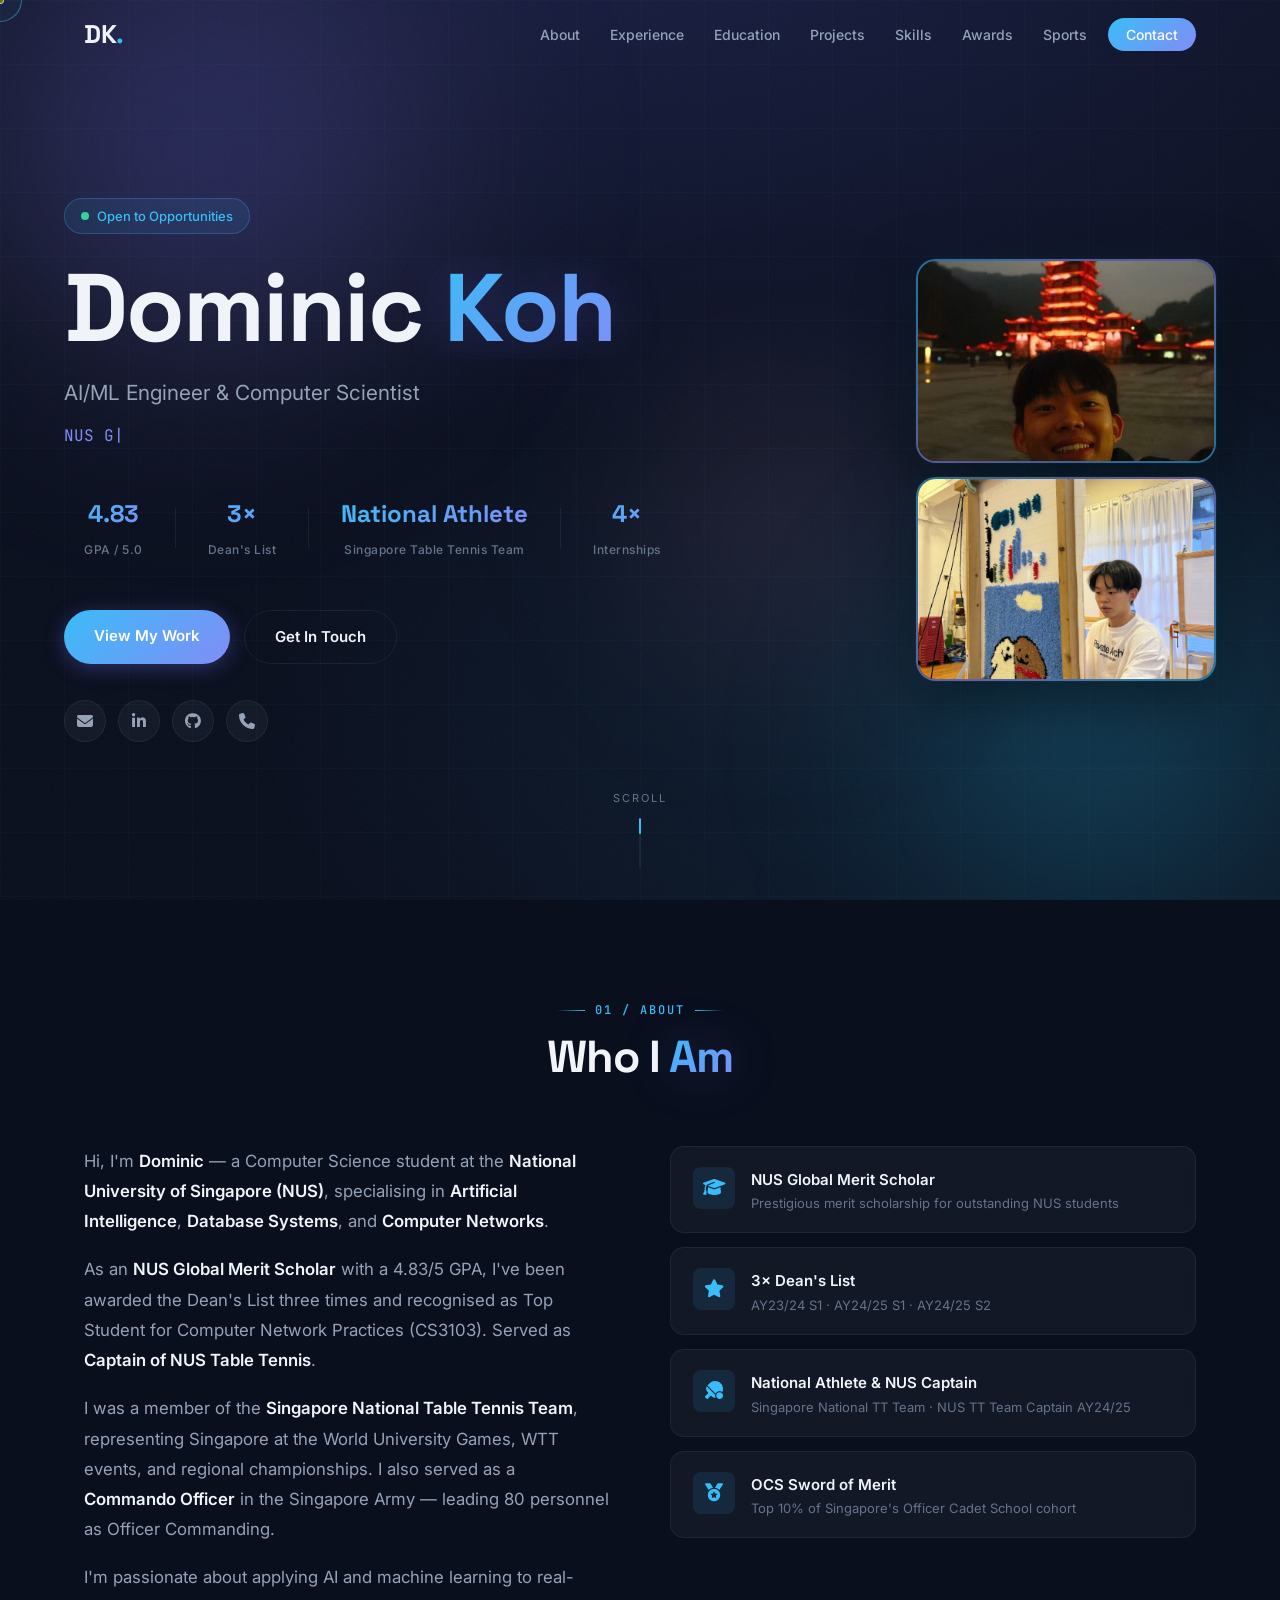
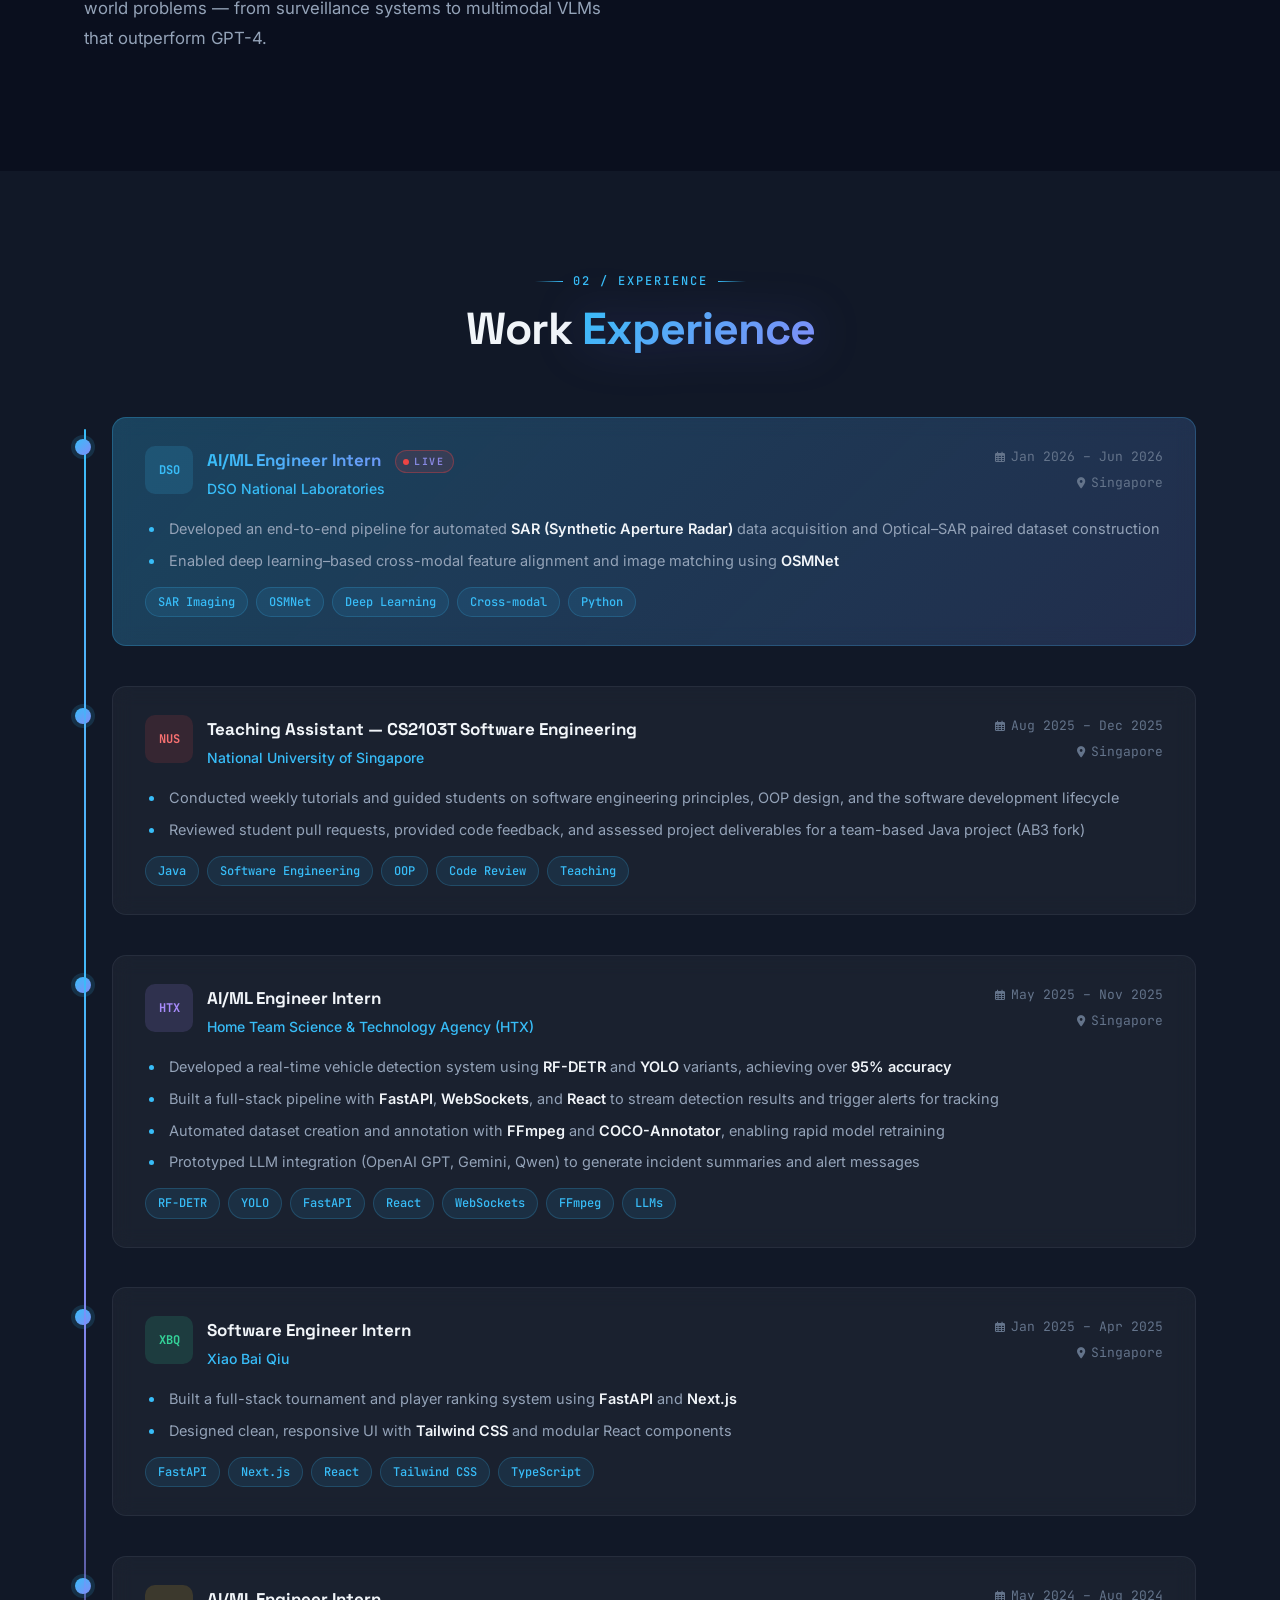
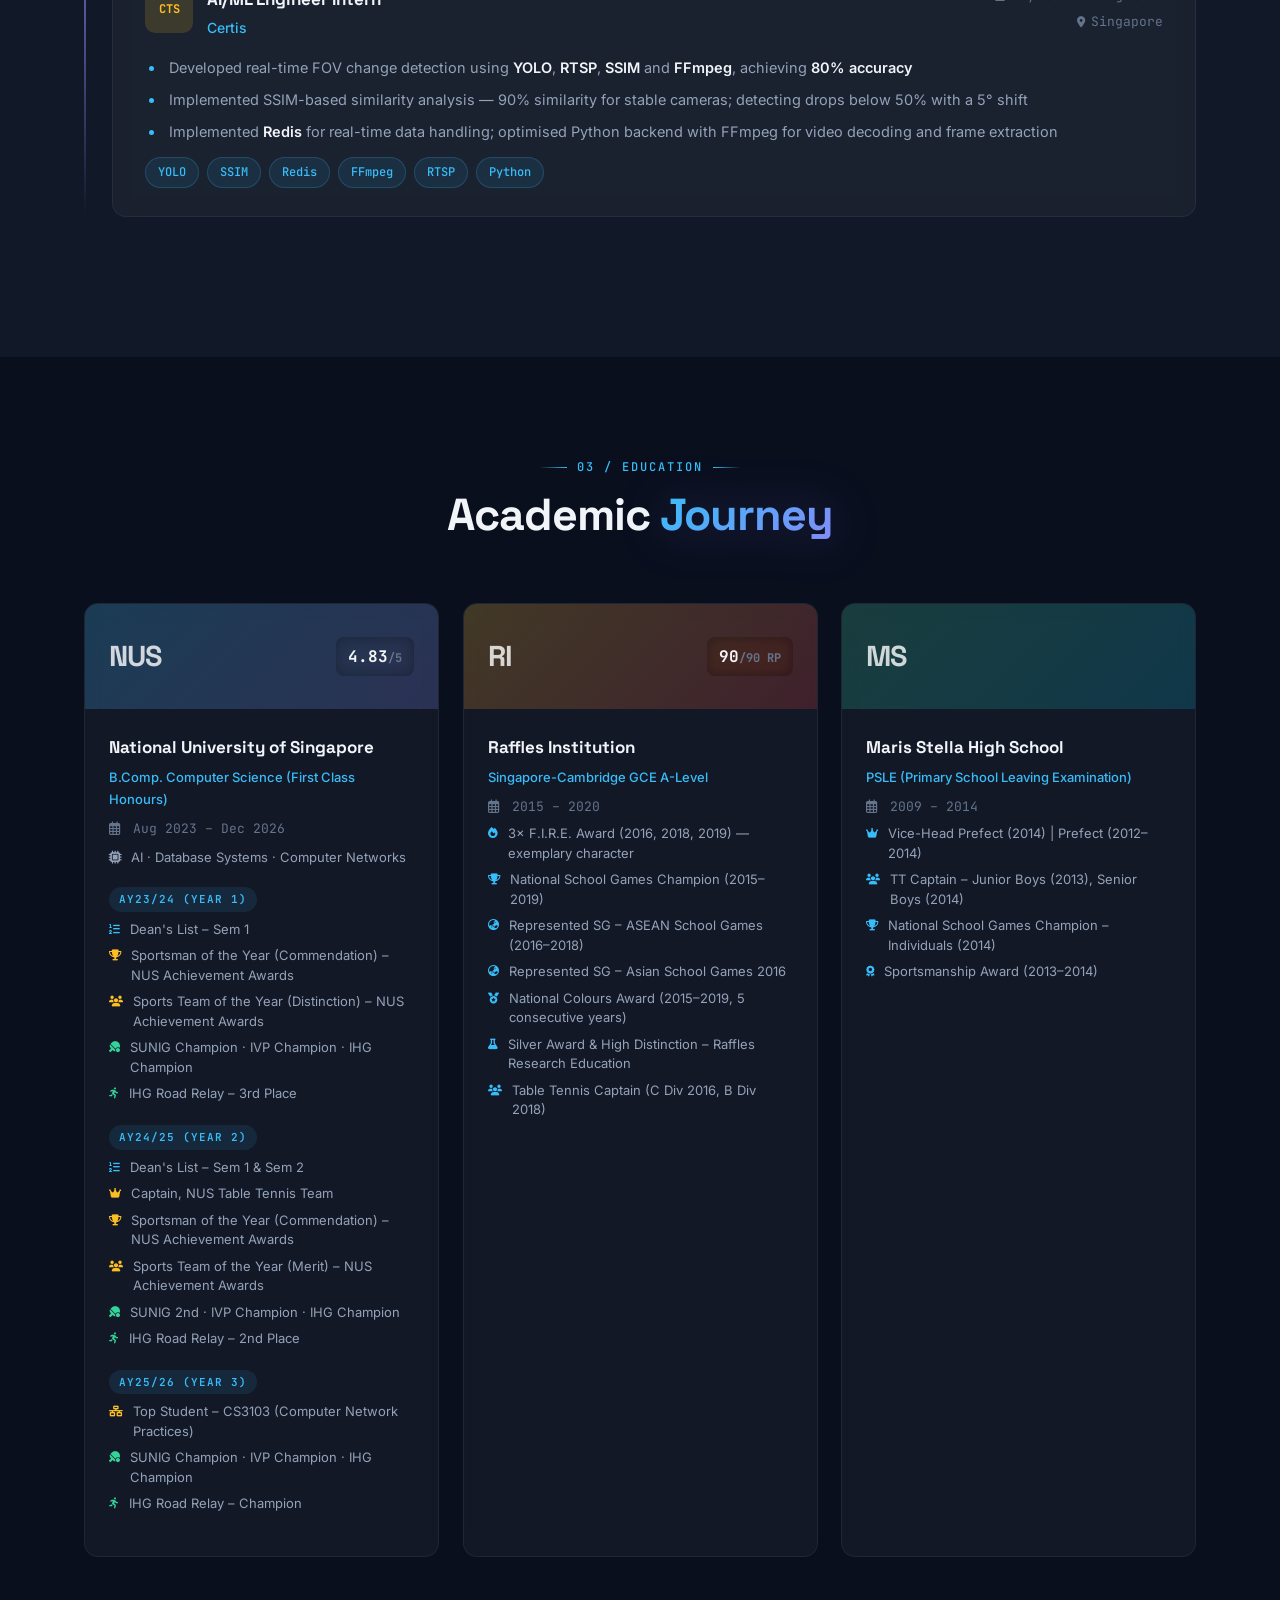
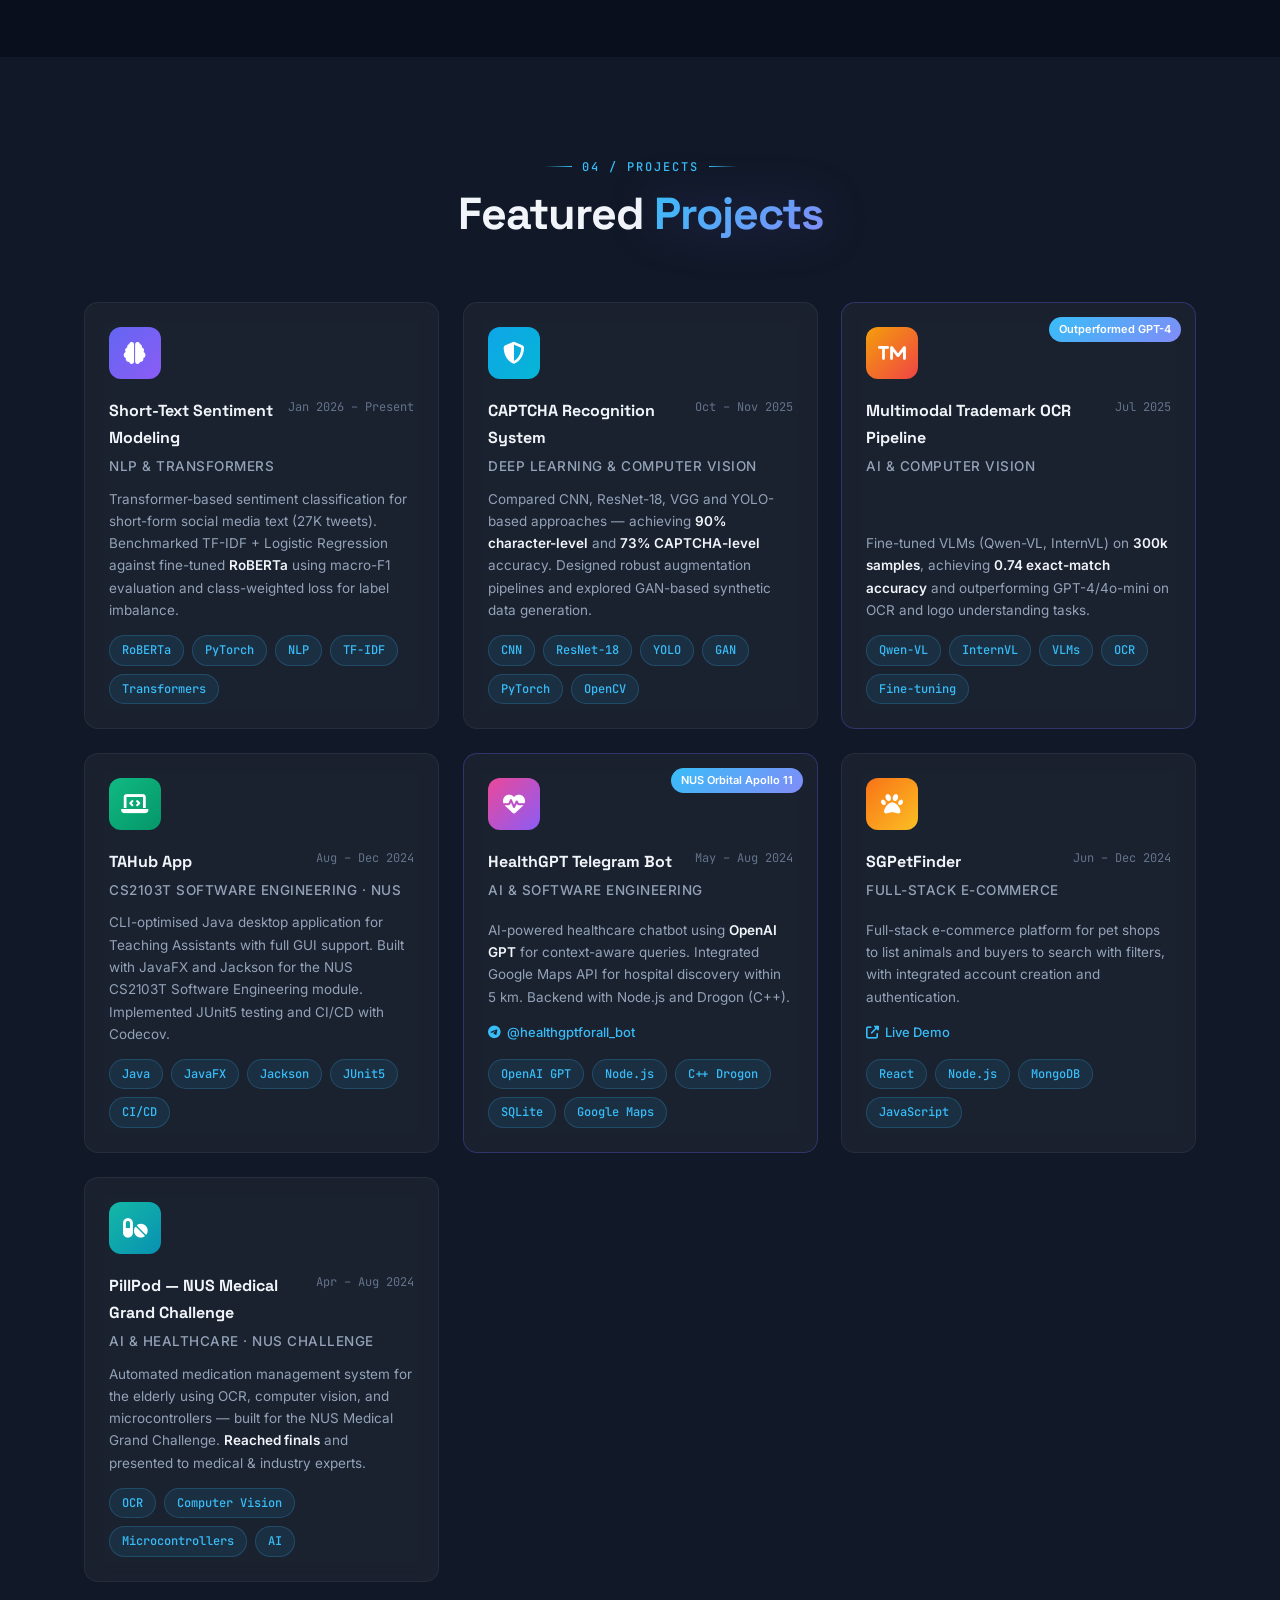
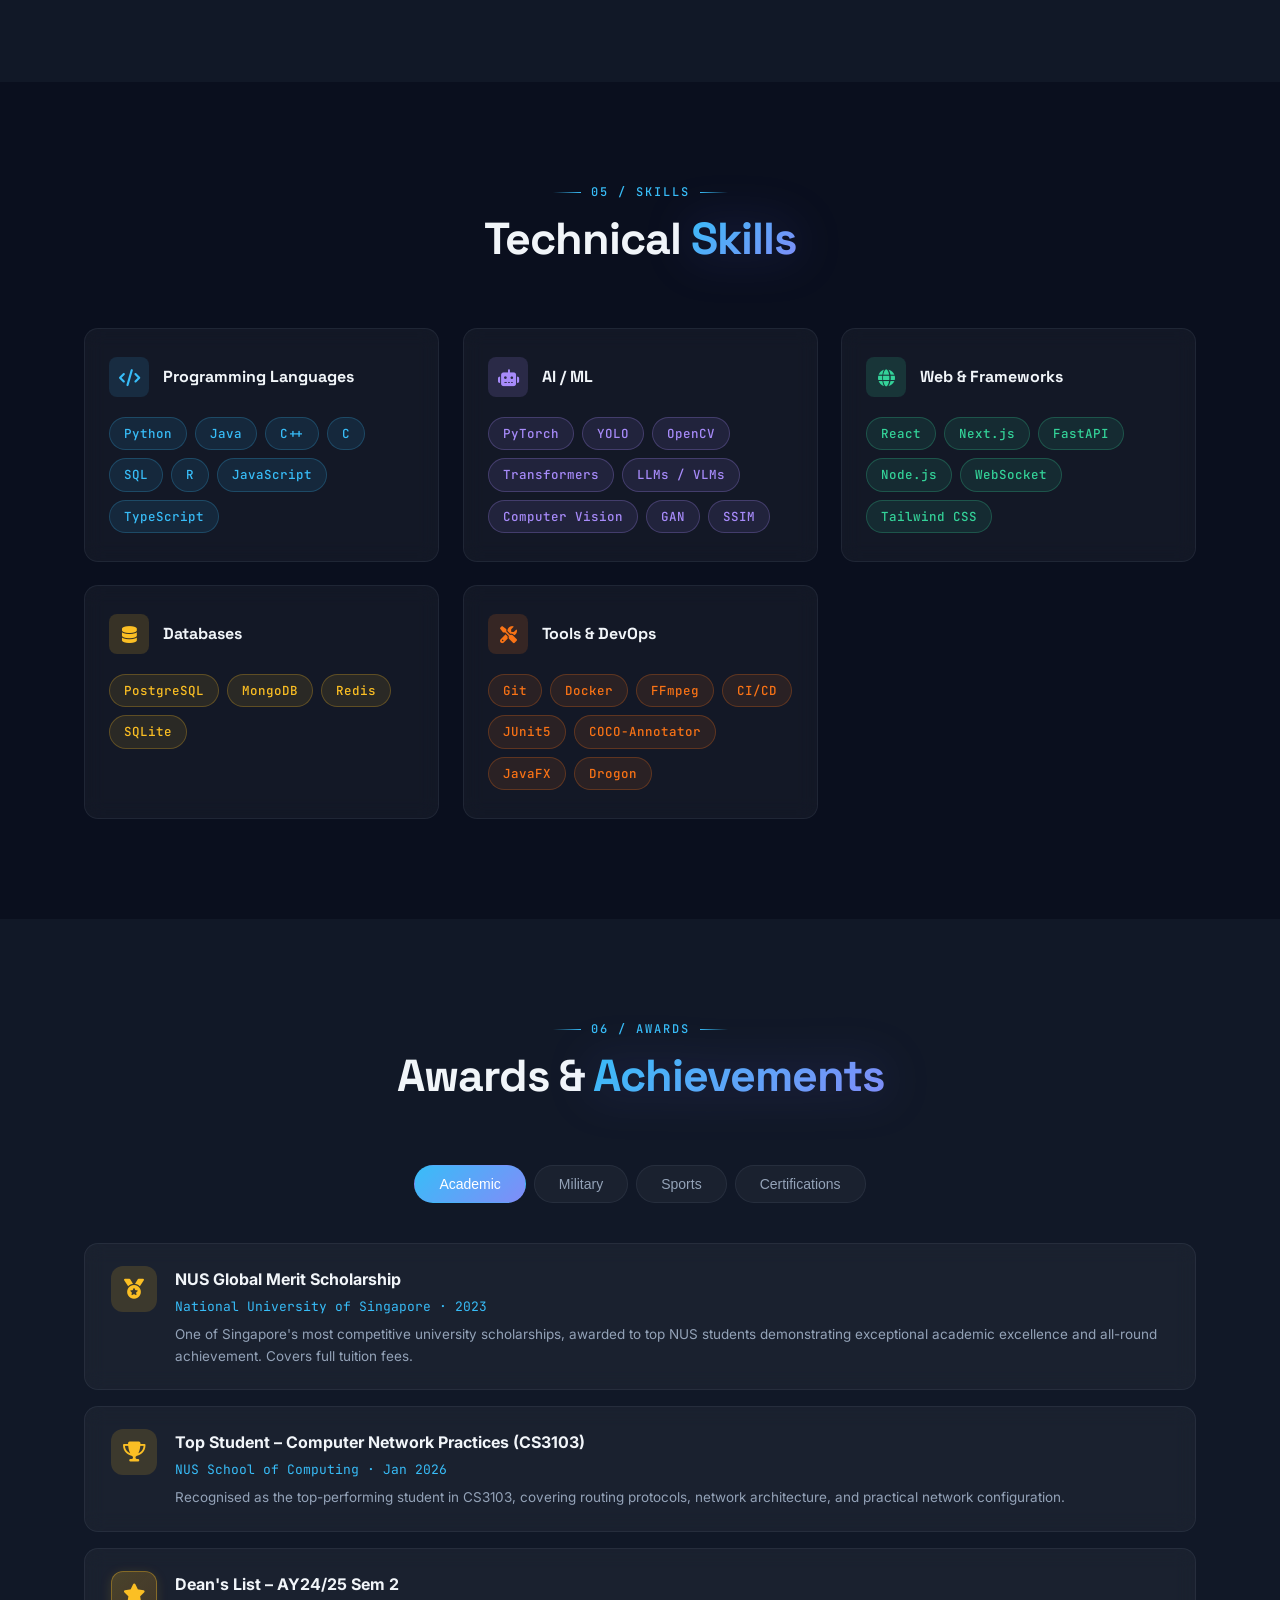
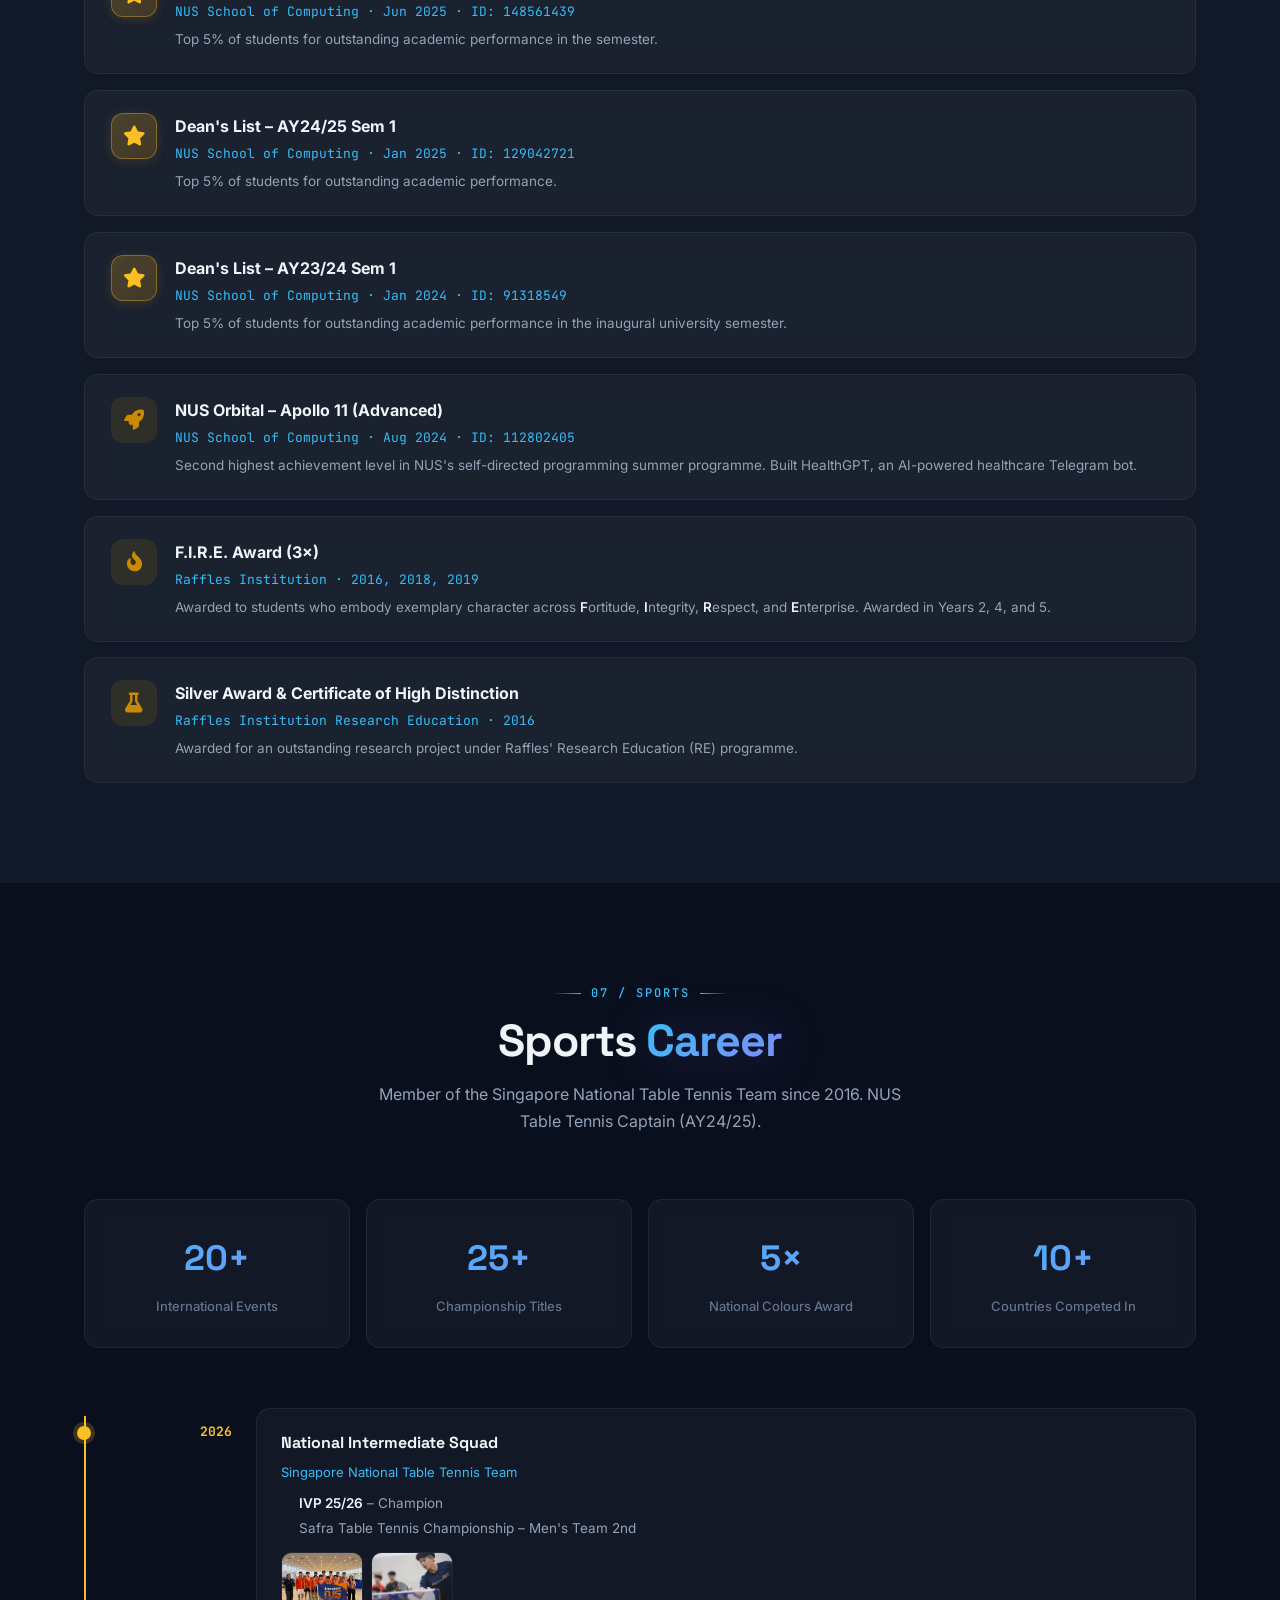
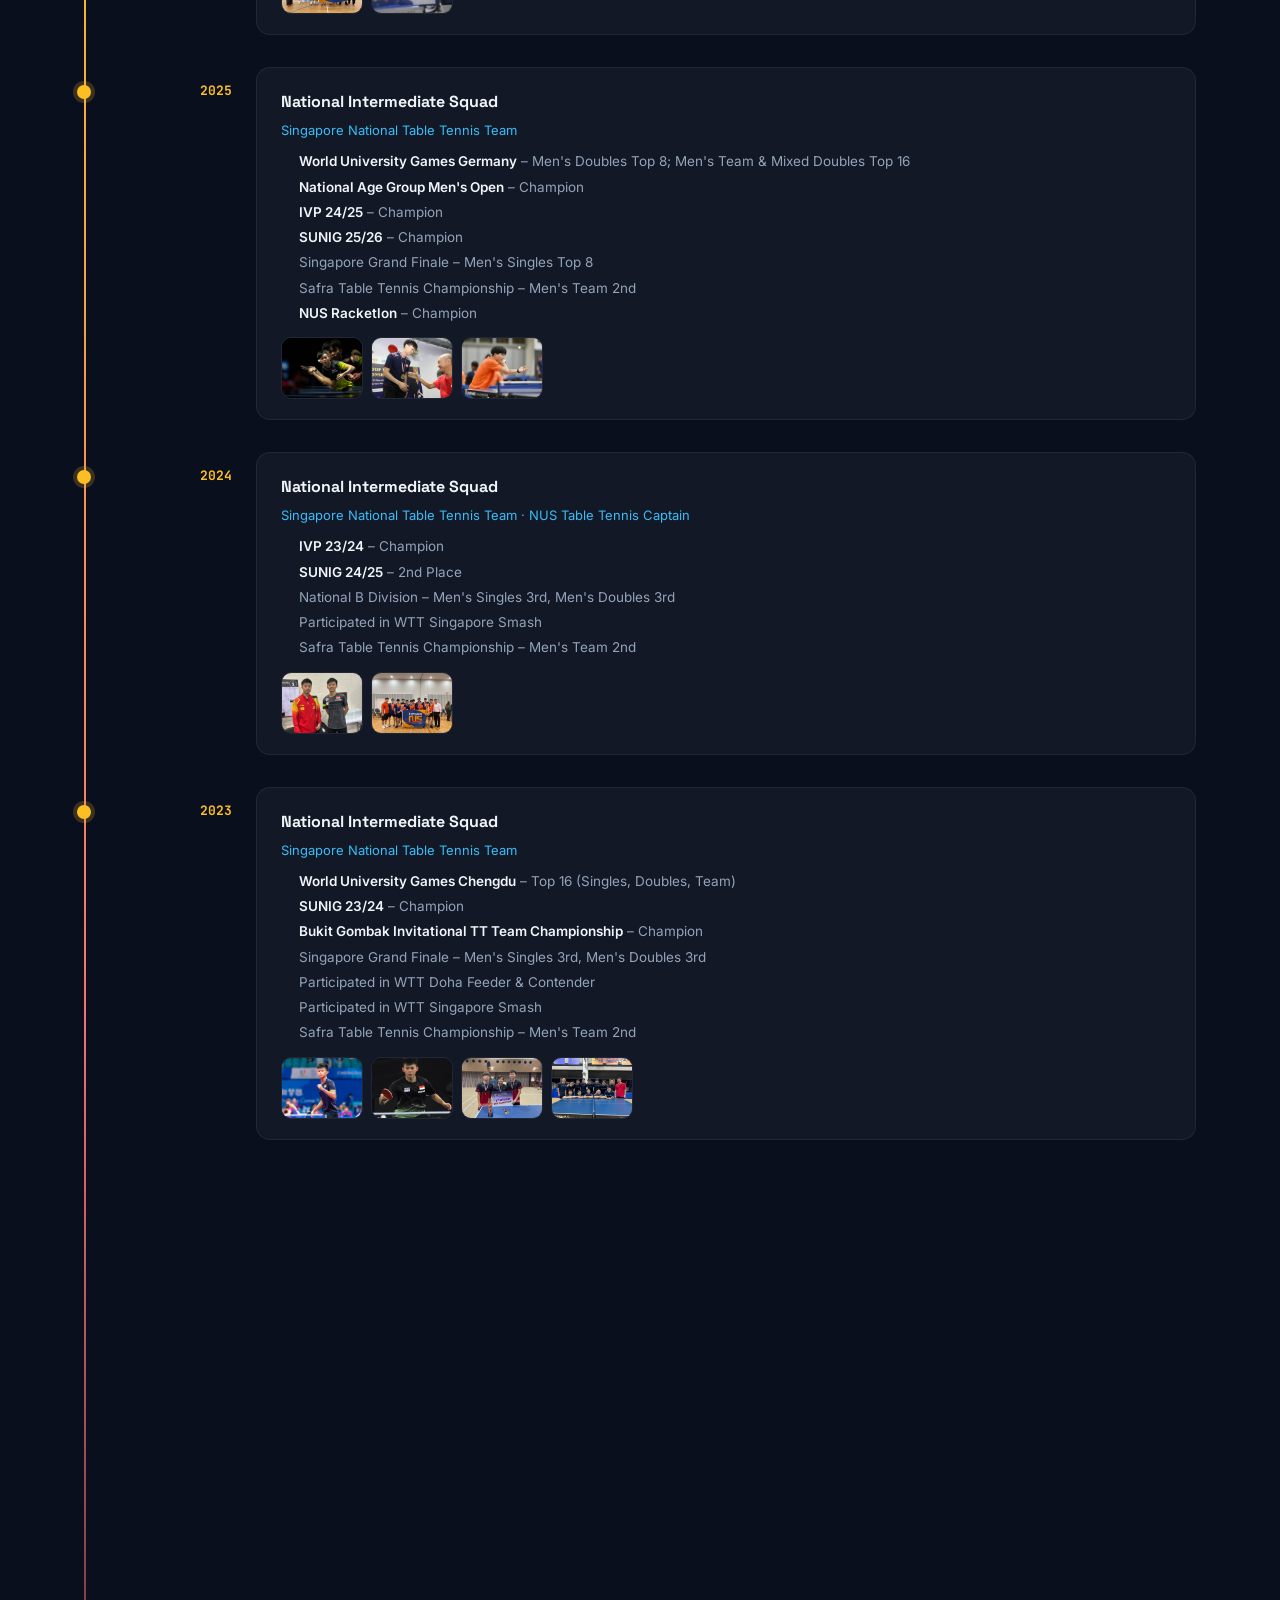
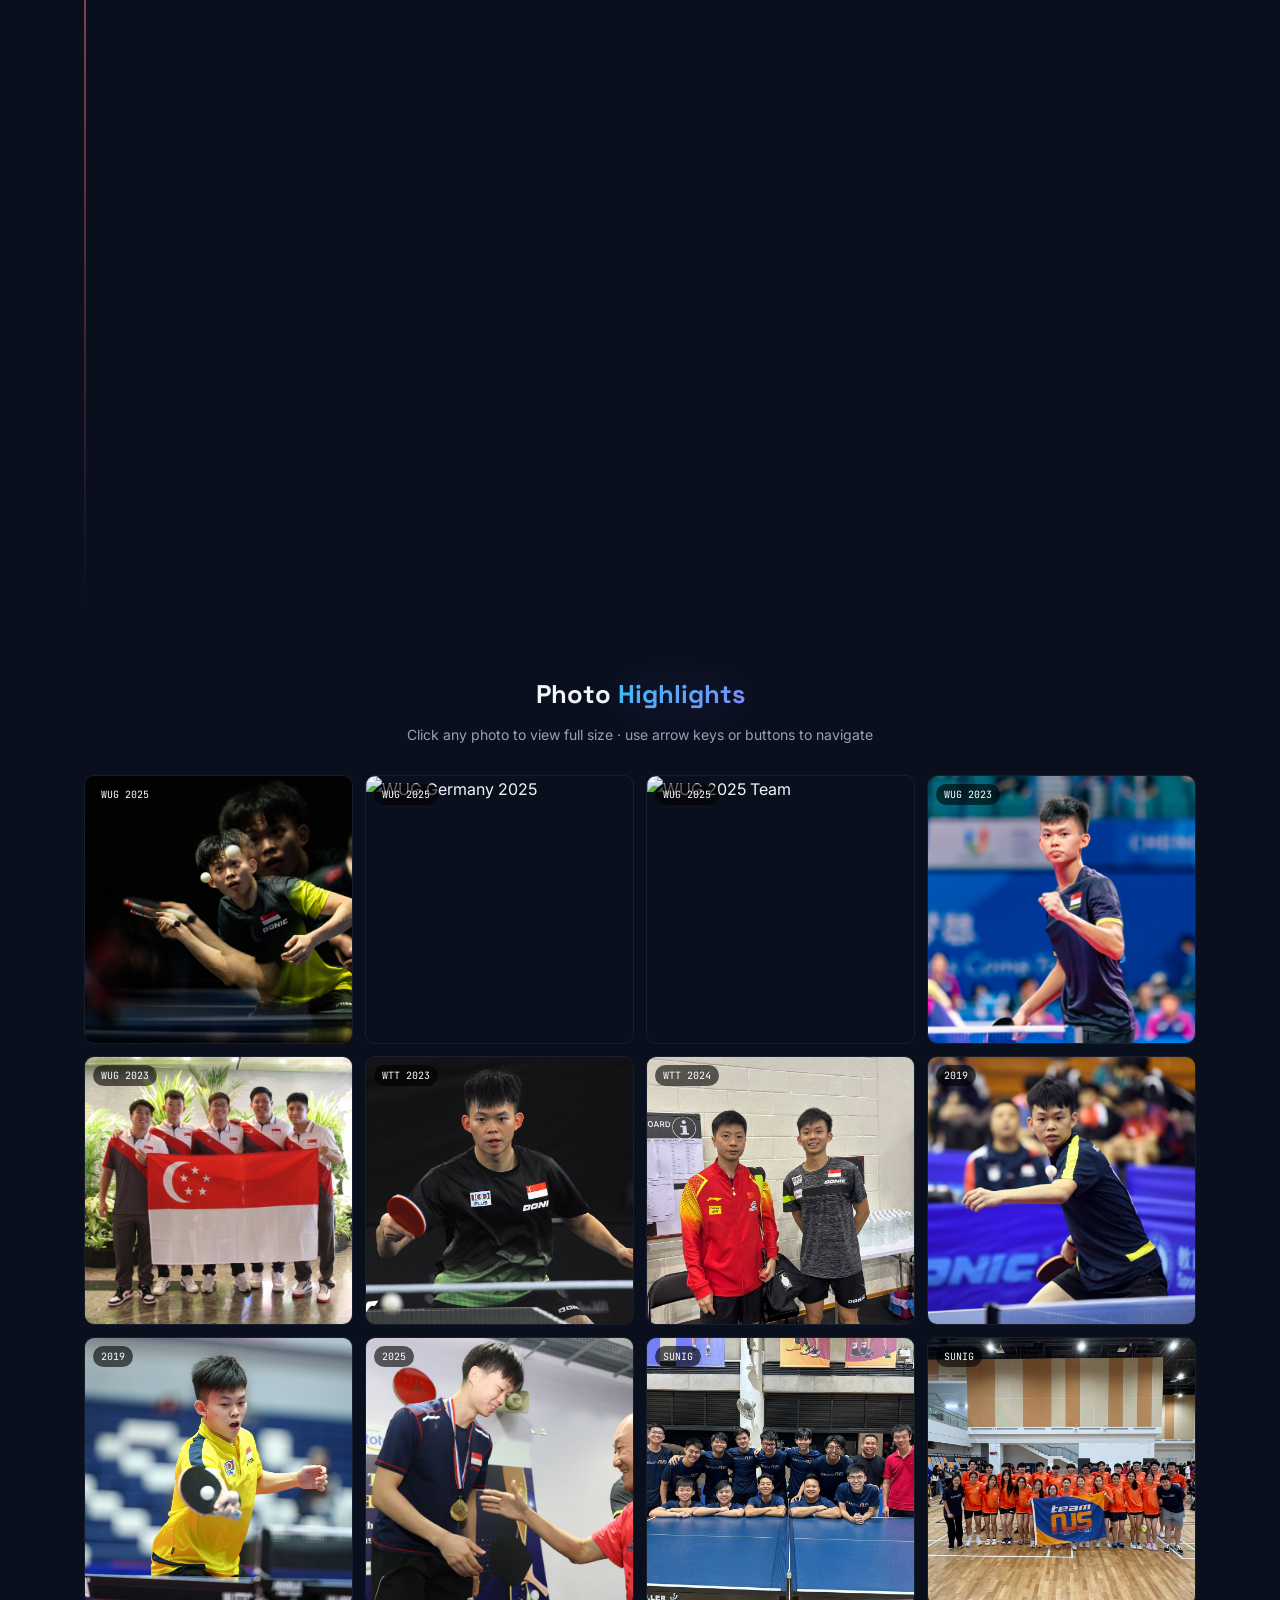
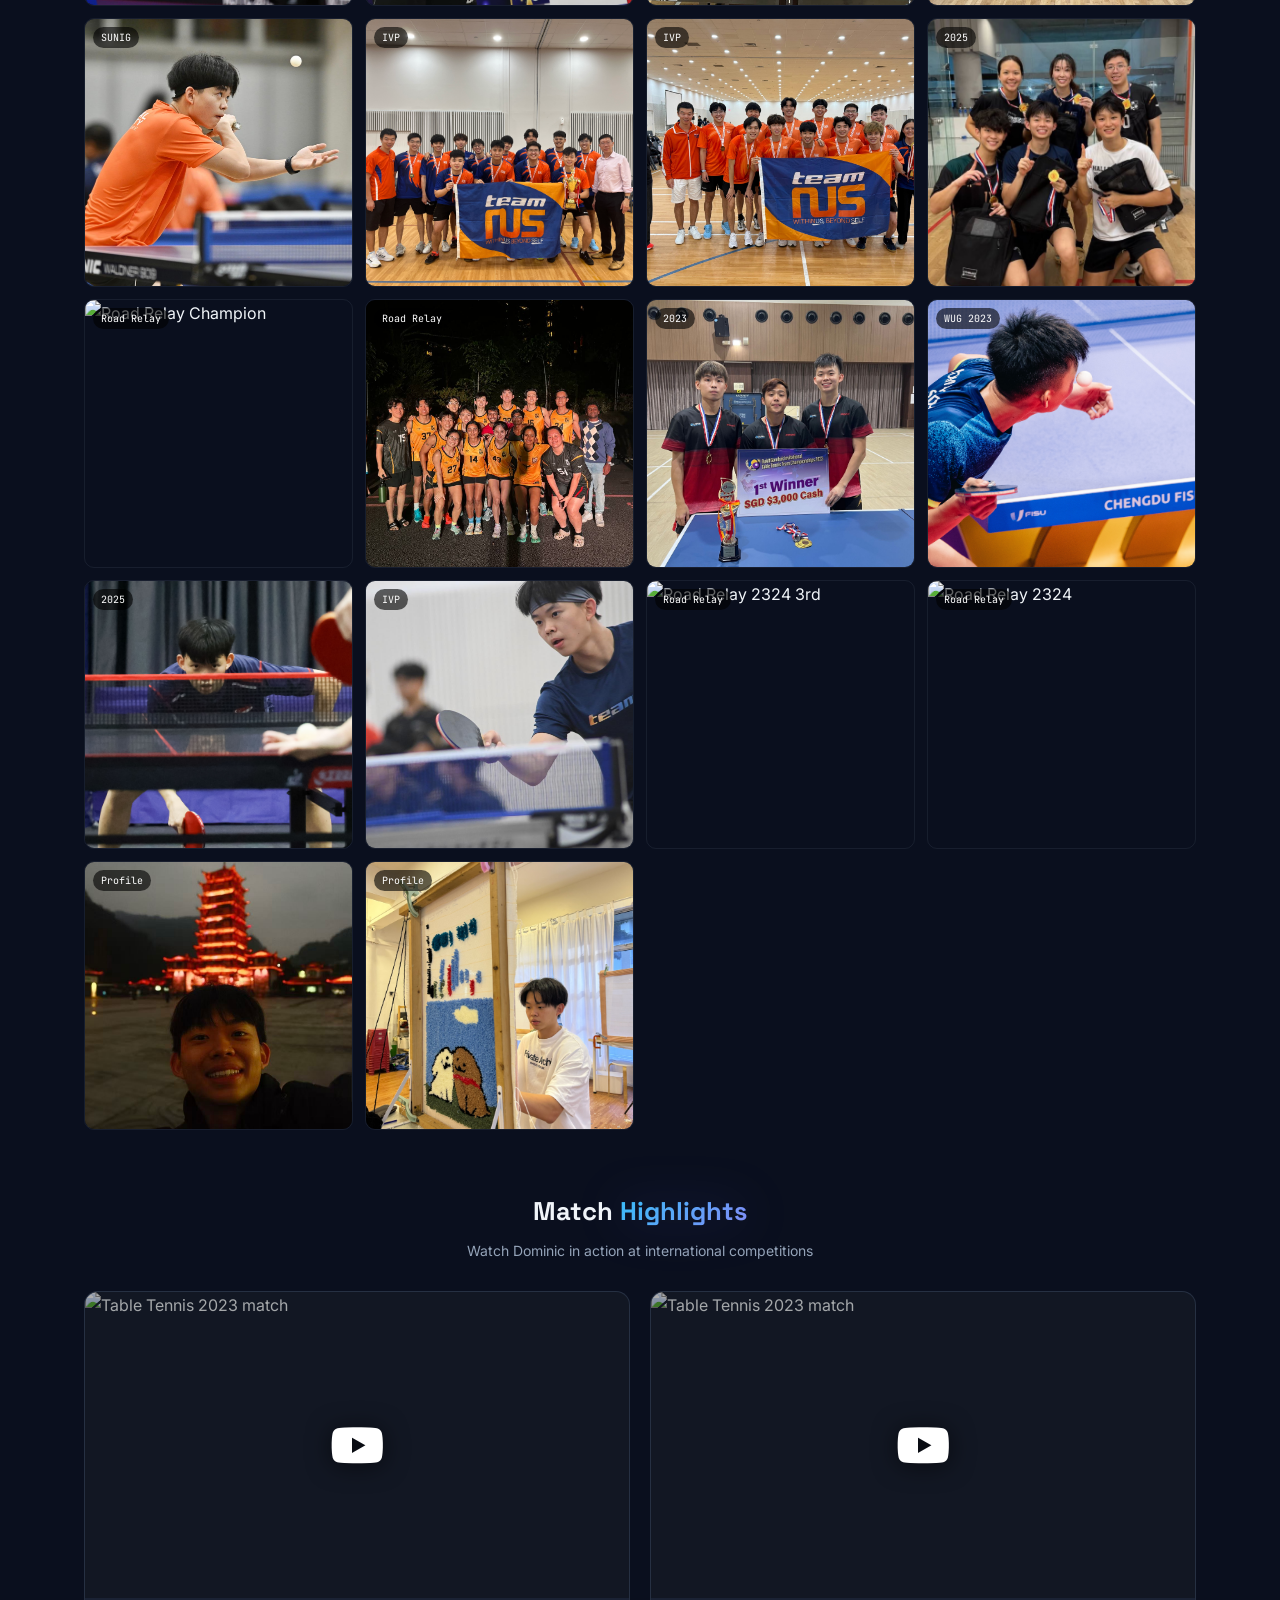
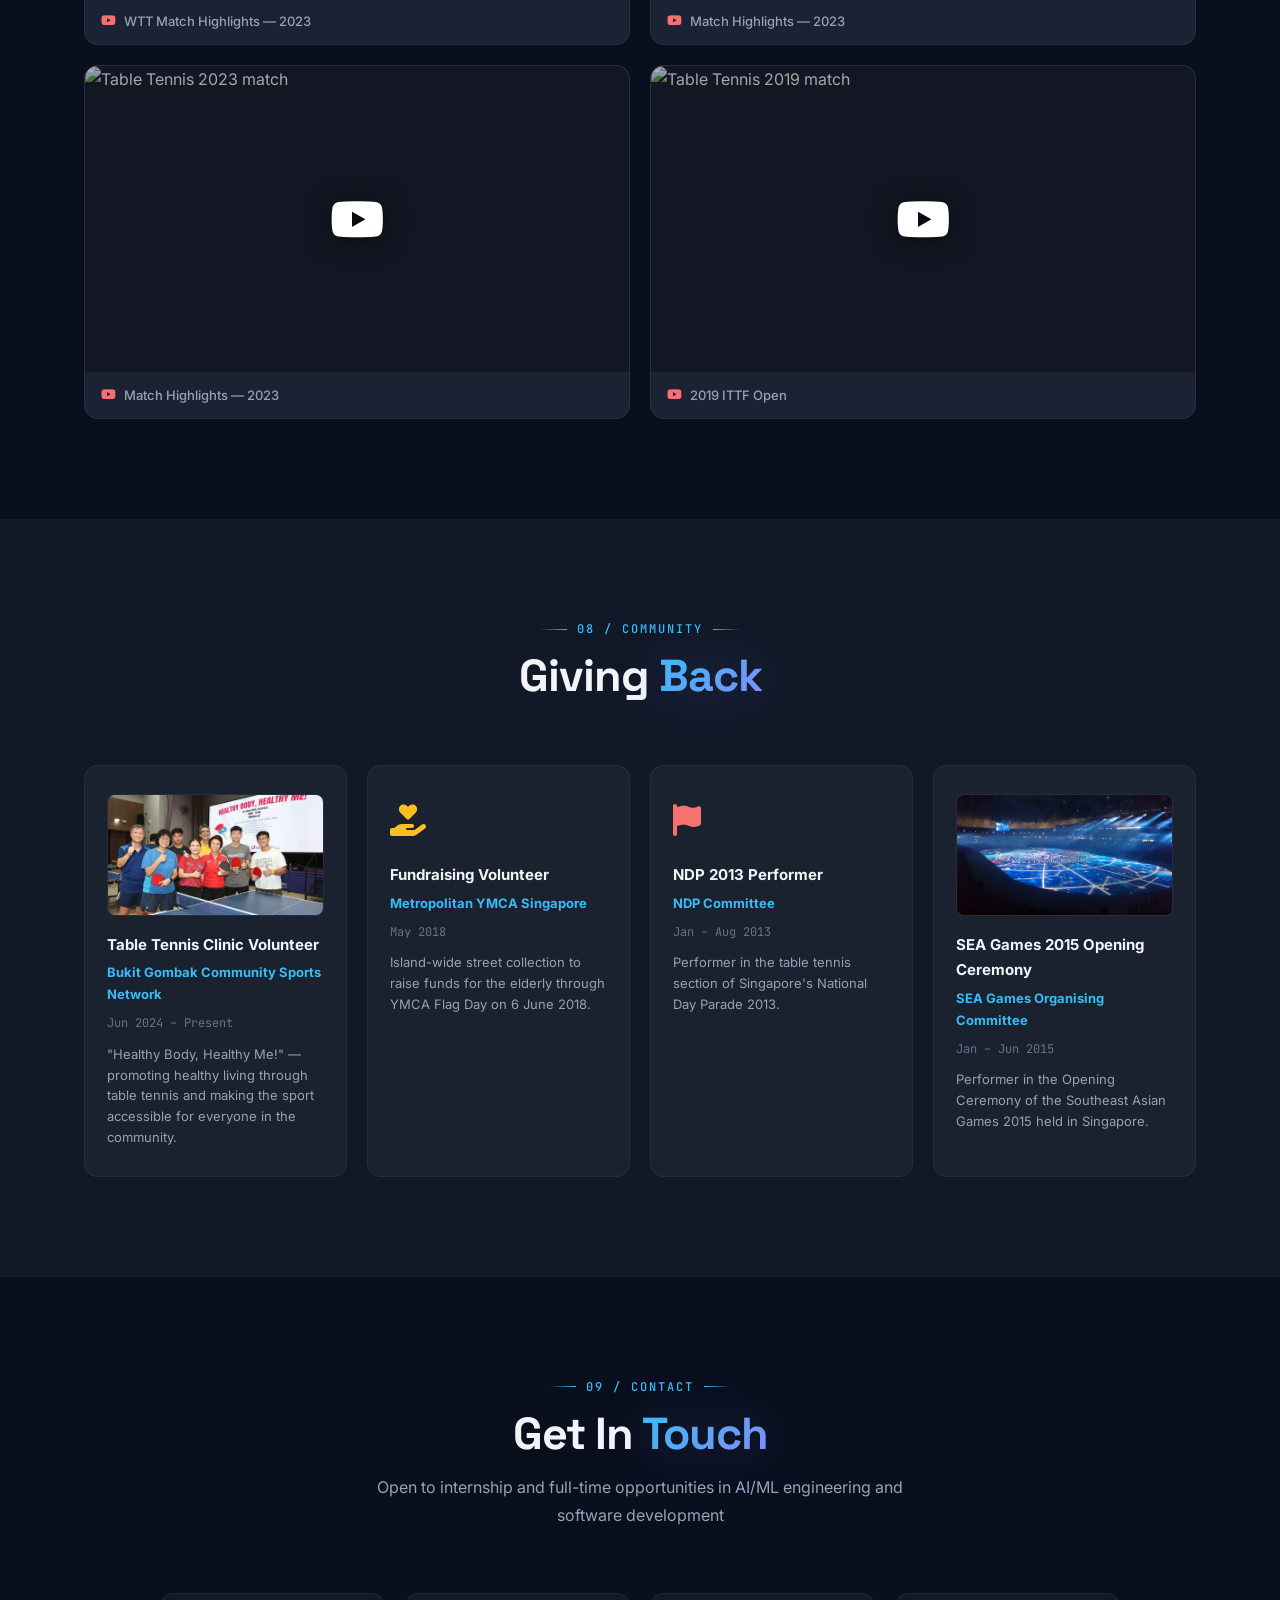
==== index.html @ b3eaaf88 "Change wording for national athlete" ====
<!DOCTYPE html>
<html lang="en">
<head>
  <meta charset="UTF-8" />
  <meta name="viewport" content="width=device-width, initial-scale=1.0" />
  <title>Dominic Koh | AI/ML Engineer & Computer Scientist</title>

  <!-- Google Fonts -->
  <link rel="preconnect" href="https://fonts.googleapis.com" />
  <link rel="preconnect" href="https://fonts.gstatic.com" crossorigin />
  <link href="https://fonts.googleapis.com/css2?family=Space+Grotesk:wght@300;400;500;600;700&family=Inter:wght@300;400;500;600&family=JetBrains+Mono:wght@400;500&display=swap" rel="stylesheet" />

  <!-- Font Awesome -->
  <link rel="stylesheet" href="https://cdnjs.cloudflare.com/ajax/libs/font-awesome/6.5.1/css/all.min.css" />

  <!-- CSS modules -->
  <link rel="stylesheet" href="css/base.css" />
  <link rel="stylesheet" href="css/nav.css" />
  <link rel="stylesheet" href="css/hero.css" />
  <link rel="stylesheet" href="css/about.css" />
  <link rel="stylesheet" href="css/experience.css" />
  <link rel="stylesheet" href="css/education.css" />
  <link rel="stylesheet" href="css/projects.css" />
  <link rel="stylesheet" href="css/skills.css" />
  <link rel="stylesheet" href="css/awards.css" />
  <link rel="stylesheet" href="css/sports.css" />
  <link rel="stylesheet" href="css/contact.css" />
  <link rel="stylesheet" href="css/responsive.css" />
  <link rel="stylesheet" href="css/cursor.css" />
  <link rel="stylesheet" href="css/effects.css" />
  <link rel="stylesheet" href="css/intro.css" />
</head>
<body>

<!-- ========================================================
     INTRO OVERLAY — cinematic split-screen reveal
     ======================================================== -->
<div id="intro-overlay">
  <div class="i-panel i-top"></div>
  <div class="i-panel i-bot"></div>
  <div class="i-center">
    <div class="i-name">Dominic Koh<span class="i-dot">.</span></div>
    <div class="i-bar"></div>
    <div class="i-sub">PORTFOLIO &middot; 2026</div>
  </div>
</div>

<!-- Scroll progress indicator -->
<div id="scroll-progress"></div>

<!-- ========================================================
     NAVBAR
     ======================================================== -->
<nav id="navbar">
  <div class="nav-inner">
    <a href="#hero" class="nav-logo">DK<span class="logo-dot">.</span></a>
    <ul class="nav-links" id="navLinks">
      <li><a href="#about">About</a></li>
      <li><a href="#experience">Experience</a></li>
      <li><a href="#education">Education</a></li>
      <li><a href="#projects">Projects</a></li>
      <li><a href="#skills">Skills</a></li>
      <li><a href="#awards">Awards</a></li>
      <li><a href="#sports">Sports</a></li>
      <li><a href="#contact" class="nav-cta">Contact</a></li>
    </ul>
    <button class="hamburger" id="hamburger" aria-label="Toggle menu" aria-expanded="false">
      <span></span><span></span><span></span>
    </button>
  </div>
</nav>

<!-- ========================================================
     HERO
     ======================================================== -->
<section id="hero">
  <!-- Aurora background orbs -->
  <div class="aurora-orb ao1"></div>
  <div class="aurora-orb ao2"></div>
  <div class="aurora-orb ao3"></div>
  <canvas id="particleCanvas"></canvas>
  <div class="hero-content">
    <div class="hero-text">
    <div class="hero-badge">
      <span class="badge-dot"></span> Open to Opportunities
    </div>
    <h1 class="hero-name">Dominic <span class="grad-text">Koh</span></h1>
    <p class="hero-role">AI/ML Engineer &amp; Computer Scientist</p>
    <p class="hero-typing"><span id="typingText"></span><span class="cursor">|</span></p>
    <div class="hero-stats">
      <div class="hstat">
        <span class="hstat-val">4.83</span>
        <span class="hstat-lbl">GPA / 5.0</span>
      </div>
      <div class="hstat-sep"></div>
      <div class="hstat">
        <span class="hstat-val">3×</span>
        <span class="hstat-lbl">Dean's List</span>
      </div>
      <div class="hstat-sep"></div>
      <div class="hstat">
        <span class="hstat-val">National Athlete</span>
        <span class="hstat-lbl">Singapore Table Tennis Team</span>
      </div>
      <div class="hstat-sep"></div>
      <div class="hstat">
        <span class="hstat-val">4×</span>
        <span class="hstat-lbl">Internships</span>
      </div>
    </div>
    <div class="hero-btns">
      <a href="#projects" class="btn-primary">View My Work</a>
      <a href="#contact" class="btn-outline">Get In Touch</a>
    </div>
    <div class="hero-socials">
      <a href="mailto:domksj23@gmail.com" title="Email" class="social-icon"><i class="fas fa-envelope"></i></a>
      <a href="https://www.linkedin.com/in/dominic-koh-323752281/" target="_blank" title="LinkedIn" class="social-icon"><i class="fab fa-linkedin-in"></i></a>
      <a href="https://github.com/dominopizzaaaa" target="_blank" title="GitHub" class="social-icon"><i class="fab fa-github"></i></a>
      <a href="tel:+6587175667" title="Phone" class="social-icon"><i class="fas fa-phone"></i></a>
    </div>
    </div><!-- /hero-text -->
    <div class="hero-photos">
      <div class="hero-photo"><img src="images/Main photo 1.JPG" alt="Dominic Koh" loading="eager" /></div>
      <div class="hero-photo"><img src="images/Main photo 2.JPG" alt="Dominic Koh" loading="eager" /></div>
    </div>
  </div>
  <div class="hero-scroll">
    <span>Scroll</span>
    <div class="scroll-line"><div class="scroll-dot"></div></div>
  </div>
</section>

<!-- ========================================================
     ABOUT
     ======================================================== -->
<section id="about" class="section">
  <div class="container">
    <div class="section-header">
      <span class="section-tag">01 / About</span>
      <h2 class="section-title">Who I <span class="grad-text">Am</span></h2>
    </div>
    <div class="about-grid">
      <div class="about-text">
        <p>Hi, I'm <strong>Dominic</strong> — a Computer Science student at the <strong>National University of Singapore (NUS)</strong>, specialising in <strong>Artificial Intelligence</strong>, <strong>Database Systems</strong>, and <strong>Computer Networks</strong>.</p>
        <p>As an <strong>NUS Global Merit Scholar</strong> with a 4.83/5 GPA, I've been awarded the Dean's List three times and recognised as Top Student for Computer Network Practices (CS3103). Served as <strong>Captain of NUS Table Tennis</strong>.</p>
        <p>I was a member of the <strong>Singapore National Table Tennis Team</strong>, representing Singapore at the World University Games, WTT events, and regional championships. I also served as a <strong>Commando Officer</strong> in the Singapore Army — leading 80 personnel as Officer Commanding.</p>
        <p>I'm passionate about applying AI and machine learning to real-world problems — from surveillance systems to multimodal VLMs that outperform GPT-4.</p>
      </div>
      <div class="about-cards">
        <div class="about-card reveal-left">
          <div class="acard-icon"><i class="fas fa-graduation-cap"></i></div>
          <div>
            <h4>NUS Global Merit Scholar</h4>
            <p>Prestigious merit scholarship for outstanding NUS students</p>
          </div>
        </div>
        <div class="about-card reveal-left">
          <div class="acard-icon"><i class="fas fa-star"></i></div>
          <div>
            <h4>3× Dean's List</h4>
            <p>AY23/24 S1 · AY24/25 S1 · AY24/25 S2</p>
          </div>
        </div>
        <div class="about-card reveal-left">
          <div class="acard-icon"><i class="fa-solid fa-table-tennis-paddle-ball"></i></div>
          <div>
            <h4>National Athlete &amp; NUS Captain</h4>
            <p>Singapore National TT Team · NUS TT Team Captain AY24/25</p>
          </div>
        </div>
        <div class="about-card reveal-left">
          <div class="acard-icon"><i class="fas fa-medal"></i></div>
          <div>
            <h4>OCS Sword of Merit</h4>
            <p>Top 10% of Singapore's Officer Cadet School cohort</p>
          </div>
        </div>
      </div>
    </div>
  </div>
</section>

<!-- ========================================================
     EXPERIENCE
     ======================================================== -->
<section id="experience" class="section section-alt">
  <div class="container">
    <div class="section-header">
      <span class="section-tag">02 / Experience</span>
      <h2 class="section-title">Work <span class="grad-text">Experience</span></h2>
    </div>
    <div class="timeline">

      <!-- DSO -->
      <div class="tl-item reveal-up">
        <div class="tl-dot"></div>
        <div class="tl-card featured-card">
          <div class="tl-top">
            <div class="tl-company-info">
              <div class="tl-logo dso-logo">DSO</div>
              <div>
                <h3>AI/ML Engineer Intern <span class="live-badge"><span class="live-dot"></span>LIVE</span></h3>
                <h4>DSO National Laboratories</h4>
              </div>
            </div>
            <div class="tl-meta">
              <span><i class="far fa-calendar-alt"></i> Jan 2026 – Jun 2026</span>
              <span><i class="fas fa-location-dot"></i> Singapore</span>
            </div>
          </div>
          <ul class="tl-bullets">
            <li>Developed an end-to-end pipeline for automated <strong>SAR (Synthetic Aperture Radar)</strong> data acquisition and Optical–SAR paired dataset construction</li>
            <li>Enabled deep learning–based cross-modal feature alignment and image matching using <strong>OSMNet</strong></li>
          </ul>
          <div class="tag-row">
            <span>SAR Imaging</span><span>OSMNet</span><span>Deep Learning</span><span>Cross-modal</span><span>Python</span>
          </div>
        </div>
      </div>

      <!-- NUS Teaching Assistant -->
      <div class="tl-item reveal-up">
        <div class="tl-dot"></div>
        <div class="tl-card">
          <div class="tl-top">
            <div class="tl-company-info">
              <div class="tl-logo nus-ta-logo">NUS</div>
              <div>
                <h3>Teaching Assistant — CS2103T Software Engineering</h3>
                <h4>National University of Singapore</h4>
              </div>
            </div>
            <div class="tl-meta">
              <span><i class="far fa-calendar-alt"></i> Aug 2025 – Dec 2025</span>
              <span><i class="fas fa-location-dot"></i> Singapore</span>
            </div>
          </div>
          <ul class="tl-bullets">
            <li>Conducted weekly tutorials and guided students on software engineering principles, OOP design, and the software development lifecycle</li>
            <li>Reviewed student pull requests, provided code feedback, and assessed project deliverables for a team-based Java project (AB3 fork)</li>
          </ul>
          <div class="tag-row">
            <span>Java</span><span>Software Engineering</span><span>OOP</span><span>Code Review</span><span>Teaching</span>
          </div>
        </div>
      </div>

      <!-- HTX -->
      <div class="tl-item reveal-up">
        <div class="tl-dot"></div>
        <div class="tl-card">
          <div class="tl-top">
            <div class="tl-company-info">
              <div class="tl-logo htx-logo">HTX</div>
              <div>
                <h3>AI/ML Engineer Intern</h3>
                <h4>Home Team Science &amp; Technology Agency (HTX)</h4>
              </div>
            </div>
            <div class="tl-meta">
              <span><i class="far fa-calendar-alt"></i> May 2025 – Nov 2025</span>
              <span><i class="fas fa-location-dot"></i> Singapore</span>
            </div>
          </div>
          <ul class="tl-bullets">
            <li>Developed a real-time vehicle detection system using <strong>RF-DETR</strong> and <strong>YOLO</strong> variants, achieving over <strong>95% accuracy</strong></li>
            <li>Built a full-stack pipeline with <strong>FastAPI</strong>, <strong>WebSockets</strong>, and <strong>React</strong> to stream detection results and trigger alerts for tracking</li>
            <li>Automated dataset creation and annotation with <strong>FFmpeg</strong> and <strong>COCO-Annotator</strong>, enabling rapid model retraining</li>
            <li>Prototyped LLM integration (OpenAI GPT, Gemini, Qwen) to generate incident summaries and alert messages</li>
          </ul>
          <div class="tag-row">
            <span>RF-DETR</span><span>YOLO</span><span>FastAPI</span><span>React</span><span>WebSockets</span><span>FFmpeg</span><span>LLMs</span>
          </div>
        </div>
      </div>

      <!-- Xiao Bai Qiu -->
      <div class="tl-item reveal-up">
        <div class="tl-dot"></div>
        <div class="tl-card">
          <div class="tl-top">
            <div class="tl-company-info">
              <div class="tl-logo xbq-logo">XBQ</div>
              <div>
                <h3>Software Engineer Intern</h3>
                <h4>Xiao Bai Qiu</h4>
              </div>
            </div>
            <div class="tl-meta">
              <span><i class="far fa-calendar-alt"></i> Jan 2025 – Apr 2025</span>
              <span><i class="fas fa-location-dot"></i> Singapore</span>
            </div>
          </div>
          <ul class="tl-bullets">
            <li>Built a full-stack tournament and player ranking system using <strong>FastAPI</strong> and <strong>Next.js</strong></li>
            <li>Designed clean, responsive UI with <strong>Tailwind CSS</strong> and modular React components</li>
          </ul>
          <div class="tag-row">
            <span>FastAPI</span><span>Next.js</span><span>React</span><span>Tailwind CSS</span><span>TypeScript</span>
          </div>
        </div>
      </div>

      <!-- Certis -->
      <div class="tl-item reveal-up">
        <div class="tl-dot"></div>
        <div class="tl-card">
          <div class="tl-top">
            <div class="tl-company-info">
              <div class="tl-logo certis-logo">CTS</div>
              <div>
                <h3>AI/ML Engineer Intern</h3>
                <h4>Certis</h4>
              </div>
            </div>
            <div class="tl-meta">
              <span><i class="far fa-calendar-alt"></i> May 2024 – Aug 2024</span>
              <span><i class="fas fa-location-dot"></i> Singapore</span>
            </div>
          </div>
          <ul class="tl-bullets">
            <li>Developed real-time FOV change detection using <strong>YOLO</strong>, <strong>RTSP</strong>, <strong>SSIM</strong> and <strong>FFmpeg</strong>, achieving <strong>80% accuracy</strong></li>
            <li>Implemented SSIM-based similarity analysis — 90% similarity for stable cameras; detecting drops below 50% with a 5° shift</li>
            <li>Implemented <strong>Redis</strong> for real-time data handling; optimised Python backend with FFmpeg for video decoding and frame extraction</li>
          </ul>
          <div class="tag-row">
            <span>YOLO</span><span>SSIM</span><span>Redis</span><span>FFmpeg</span><span>RTSP</span><span>Python</span>
          </div>
        </div>
      </div>

    </div>
  </div>
</section>

<!-- ========================================================
     EDUCATION
     ======================================================== -->
<section id="education" class="section">
  <div class="container">
    <div class="section-header">
      <span class="section-tag">03 / Education</span>
      <h2 class="section-title">Academic <span class="grad-text">Journey</span></h2>
    </div>
    <div class="edu-grid">

      <!-- NUS -->
      <div class="edu-card reveal-up">
        <div class="edu-card-header nus-header">
          <div class="edu-logo-text">NUS</div>
          <div class="edu-gpa-badge">4.83<span>/5</span></div>
        </div>
        <div class="edu-body">
          <h3>National University of Singapore</h3>
          <p class="edu-degree">B.Comp. Computer Science (First Class Honours)</p>
          <p class="edu-period"><i class="far fa-calendar-alt"></i> Aug 2023 – Dec 2026</p>
          <p class="edu-spec"><i class="fas fa-microchip"></i> AI · Database Systems · Computer Networks</p>

          <!-- AY23/24 -->
          <div class="edu-ay-block">
            <span class="edu-ay-label">AY23/24 (Year 1)</span>
            <ul class="edu-list">
              <li><i class="fas fa-list-ol"></i> Dean's List – Sem 1</li>
              <li><i class="fas fa-trophy gold-i"></i> Sportsman of the Year (Commendation) – NUS Achievement Awards</li>
              <li><i class="fas fa-users gold-i"></i> Sports Team of the Year (Distinction) – NUS Achievement Awards</li>
              <li><i class="fa-solid fa-table-tennis-paddle-ball green-i"></i> SUNIG Champion · IVP Champion · IHG Champion</li>
              <li><i class="fas fa-person-running green-i"></i> IHG Road Relay – 3rd Place</li>
            </ul>
          </div>

          <!-- AY24/25 -->
          <div class="edu-ay-block">
            <span class="edu-ay-label">AY24/25 (Year 2)</span>
            <ul class="edu-list">
              <li><i class="fas fa-list-ol"></i> Dean's List – Sem 1 &amp; Sem 2</li>
              <li><i class="fas fa-crown gold-i"></i> Captain, NUS Table Tennis Team</li>
              <li><i class="fas fa-trophy gold-i"></i> Sportsman of the Year (Commendation) – NUS Achievement Awards</li>
              <li><i class="fas fa-users gold-i"></i> Sports Team of the Year (Merit) – NUS Achievement Awards</li>
              <li><i class="fa-solid fa-table-tennis-paddle-ball green-i"></i> SUNIG 2nd · IVP Champion · IHG Champion</li>
              <li><i class="fas fa-person-running green-i"></i> IHG Road Relay – 2nd Place</li>
            </ul>
          </div>

          <!-- AY25/26 -->
          <div class="edu-ay-block">
            <span class="edu-ay-label">AY25/26 (Year 3)</span>
            <ul class="edu-list">
              <li><i class="fas fa-network-wired gold-i"></i> Top Student – CS3103 (Computer Network Practices)</li>
              <li><i class="fa-solid fa-table-tennis-paddle-ball green-i"></i> SUNIG Champion · IVP Champion · IHG Champion</li>
              <li><i class="fas fa-person-running green-i"></i> IHG Road Relay – Champion</li>
            </ul>
          </div>
        </div>
      </div>

      <!-- Raffles Institution -->
      <div class="edu-card reveal-up">
        <div class="edu-card-header ri-header">
          <div class="edu-logo-text">RI</div>
          <div class="edu-gpa-badge">90<span>/90 RP</span></div>
        </div>
        <div class="edu-body">
          <h3>Raffles Institution</h3>
          <p class="edu-degree">Singapore-Cambridge GCE A-Level</p>
          <p class="edu-period"><i class="far fa-calendar-alt"></i> 2015 – 2020</p>
          <ul class="edu-list">
            <li><i class="fas fa-fire"></i> 3× F.I.R.E. Award (2016, 2018, 2019) — exemplary character</li>
            <li><i class="fas fa-trophy"></i> National School Games Champion (2015–2019)</li>
            <li><i class="fas fa-globe-asia"></i> Represented SG – ASEAN School Games (2016–2018)</li>
            <li><i class="fas fa-globe-asia"></i> Represented SG – Asian School Games 2016</li>
            <li><i class="fas fa-medal"></i> National Colours Award (2015–2019, 5 consecutive years)</li>
            <li><i class="fas fa-flask"></i> Silver Award &amp; High Distinction – Raffles Research Education</li>
            <li><i class="fas fa-users"></i> Table Tennis Captain (C Div 2016, B Div 2018)</li>
          </ul>
        </div>
      </div>

      <!-- Maris Stella -->
      <div class="edu-card reveal-up">
        <div class="edu-card-header ms-header">
          <div class="edu-logo-text">MS</div>
        </div>
        <div class="edu-body">
          <h3>Maris Stella High School</h3>
          <p class="edu-degree">PSLE (Primary School Leaving Examination)</p>
          <p class="edu-period"><i class="far fa-calendar-alt"></i> 2009 – 2014</p>
          <ul class="edu-list">
            <li><i class="fas fa-crown"></i> Vice-Head Prefect (2014) | Prefect (2012–2014)</li>
            <li><i class="fas fa-users"></i> TT Captain – Junior Boys (2013), Senior Boys (2014)</li>
            <li><i class="fas fa-trophy"></i> National School Games Champion – Individuals (2014)</li>
            <li><i class="fas fa-award"></i> Sportsmanship Award (2013–2014)</li>
          </ul>
        </div>
      </div>

    </div>
  </div>
</section>

<!-- ========================================================
     PROJECTS
     ======================================================== -->
<section id="projects" class="section section-alt">
  <div class="container">
    <div class="section-header">
      <span class="section-tag">04 / Projects</span>
      <h2 class="section-title">Featured <span class="grad-text">Projects</span></h2>
    </div>
    <div class="projects-grid">

      <!-- Sentiment Modeling -->
      <div class="proj-card reveal-up">
        <div class="proj-icon" style="background: linear-gradient(135deg,#6366f1,#8b5cf6)"><i class="fas fa-brain"></i></div>
        <div class="proj-body">
          <div class="proj-top">
            <h3>Short-Text Sentiment Modeling</h3>
            <span class="proj-date">Jan 2026 – Present</span>
          </div>
          <p class="proj-cat">NLP &amp; Transformers</p>
          <p>Transformer-based sentiment classification for short-form social media text (27K tweets). Benchmarked TF-IDF + Logistic Regression against fine-tuned <strong>RoBERTa</strong> using macro-F1 evaluation and class-weighted loss for label imbalance.</p>
          <div class="tag-row"><span>RoBERTa</span><span>PyTorch</span><span>NLP</span><span>TF-IDF</span><span>Transformers</span></div>
        </div>
      </div>

      <!-- CAPTCHA -->
      <div class="proj-card reveal-up">
        <div class="proj-icon" style="background: linear-gradient(135deg,#0ea5e9,#06b6d4)"><i class="fas fa-shield-halved"></i></div>
        <div class="proj-body">
          <div class="proj-top">
            <h3>CAPTCHA Recognition System</h3>
            <span class="proj-date">Oct – Nov 2025</span>
          </div>
          <p class="proj-cat">Deep Learning &amp; Computer Vision</p>
          <p>Compared CNN, ResNet-18, VGG and YOLO-based approaches — achieving <strong>90% character-level</strong> and <strong>73% CAPTCHA-level</strong> accuracy. Designed robust augmentation pipelines and explored GAN-based synthetic data generation.</p>
          <div class="tag-row"><span>CNN</span><span>ResNet-18</span><span>YOLO</span><span>GAN</span><span>PyTorch</span><span>OpenCV</span></div>
        </div>
      </div>

      <!-- Trademark OCR -->
      <div class="proj-card featured reveal-up">
        <div class="proj-featured-badge">Outperformed GPT-4</div>
        <div class="proj-icon" style="background: linear-gradient(135deg,#f59e0b,#ef4444)"><i class="fas fa-trademark"></i></div>
        <div class="proj-body">
          <div class="proj-top">
            <h3>Multimodal Trademark OCR Pipeline</h3>
            <span class="proj-date">Jul 2025</span>
          </div>
          <p class="proj-cat">AI &amp; Computer Vision</p>
          <p>Fine-tuned VLMs (Qwen-VL, InternVL) on <strong>300k samples</strong>, achieving <strong>0.74 exact-match accuracy</strong> and outperforming GPT-4/4o-mini on OCR and logo understanding tasks.</p>
          <div class="tag-row"><span>Qwen-VL</span><span>InternVL</span><span>VLMs</span><span>OCR</span><span>Fine-tuning</span></div>
        </div>
      </div>

      <!-- TAHub -->
      <div class="proj-card reveal-up">
        <div class="proj-icon" style="background: linear-gradient(135deg,#10b981,#059669)"><i class="fas fa-laptop-code"></i></div>
        <div class="proj-body">
          <div class="proj-top">
            <h3>TAHub App</h3>
            <span class="proj-date">Aug – Dec 2024</span>
          </div>
          <p class="proj-cat">CS2103T Software Engineering · NUS</p>
          <p>CLI-optimised Java desktop application for Teaching Assistants with full GUI support. Built with JavaFX and Jackson for the NUS CS2103T Software Engineering module. Implemented JUnit5 testing and CI/CD with Codecov.</p>
          <div class="tag-row"><span>Java</span><span>JavaFX</span><span>Jackson</span><span>JUnit5</span><span>CI/CD</span></div>
        </div>
      </div>

      <!-- HealthGPT -->
      <div class="proj-card featured reveal-up">
        <div class="proj-featured-badge">NUS Orbital Apollo 11</div>
        <div class="proj-icon" style="background: linear-gradient(135deg,#ec4899,#8b5cf6)"><i class="fas fa-heartbeat"></i></div>
        <div class="proj-body">
          <div class="proj-top">
            <h3>HealthGPT Telegram Bot</h3>
            <span class="proj-date">May – Aug 2024</span>
          </div>
          <p class="proj-cat">AI &amp; Software Engineering</p>
          <p>AI-powered healthcare chatbot using <strong>OpenAI GPT</strong> for context-aware queries. Integrated Google Maps API for hospital discovery within 5 km. Backend with Node.js and Drogon (C++).</p>
          <div class="proj-link-row">
            <a href="https://t.me/healthgptforall_bot" target="_blank"><i class="fab fa-telegram"></i> @healthgptforall_bot</a>
          </div>
          <div class="tag-row"><span>OpenAI GPT</span><span>Node.js</span><span>C++ Drogon</span><span>SQLite</span><span>Google Maps</span></div>
        </div>
      </div>

      <!-- SGPetFinder -->
      <div class="proj-card reveal-up">
        <div class="proj-icon" style="background: linear-gradient(135deg,#f97316,#fbbf24)"><i class="fas fa-paw"></i></div>
        <div class="proj-body">
          <div class="proj-top">
            <h3>SGPetFinder</h3>
            <span class="proj-date">Jun – Dec 2024</span>
          </div>
          <p class="proj-cat">Full-Stack E-Commerce</p>
          <p>Full-stack e-commerce platform for pet shops to list animals and buyers to search with filters, with integrated account creation and authentication.</p>
          <div class="proj-link-row">
            <a href="https://main--sgpetfinder.netlify.app/" target="_blank"><i class="fas fa-external-link-alt"></i> Live Demo</a>
          </div>
          <div class="tag-row"><span>React</span><span>Node.js</span><span>MongoDB</span><span>JavaScript</span></div>
        </div>
      </div>

      <!-- PillPod -->
      <div class="proj-card reveal-up">
        <div class="proj-icon" style="background: linear-gradient(135deg,#14b8a6,#0891b2)"><i class="fas fa-pills"></i></div>
        <div class="proj-body">
          <div class="proj-top">
            <h3>PillPod — NUS Medical Grand Challenge</h3>
            <span class="proj-date">Apr – Aug 2024</span>
          </div>
          <p class="proj-cat">AI &amp; Healthcare · NUS Challenge</p>
          <p>Automated medication management system for the elderly using OCR, computer vision, and microcontrollers — built for the NUS Medical Grand Challenge. <strong>Reached finals</strong> and presented to medical &amp; industry experts.</p>
          <div class="tag-row"><span>OCR</span><span>Computer Vision</span><span>Microcontrollers</span><span>AI</span></div>
        </div>
      </div>

    </div>
  </div>
</section>

<!-- ========================================================
     SKILLS
     ======================================================== -->
<section id="skills" class="section">
  <div class="container">
    <div class="section-header">
      <span class="section-tag">05 / Skills</span>
      <h2 class="section-title">Technical <span class="grad-text">Skills</span></h2>
    </div>
    <div class="skills-grid">
      <div class="skill-cat lang reveal-up">
        <div class="skill-cat-header"><div class="skill-cat-icon"><i class="fas fa-code"></i></div><h3>Programming Languages</h3></div>
        <div class="skill-tags">
          <span class="stag">Python</span><span class="stag">Java</span>
          <span class="stag">C++</span><span class="stag">C</span>
          <span class="stag">SQL</span><span class="stag">R</span>
          <span class="stag">JavaScript</span><span class="stag">TypeScript</span>
        </div>
      </div>
      <div class="skill-cat ai reveal-up">
        <div class="skill-cat-header"><div class="skill-cat-icon"><i class="fas fa-robot"></i></div><h3>AI / ML</h3></div>
        <div class="skill-tags">
          <span class="stag">PyTorch</span><span class="stag">YOLO</span>
          <span class="stag">OpenCV</span><span class="stag">Transformers</span>
          <span class="stag">LLMs / VLMs</span><span class="stag">Computer Vision</span>
          <span class="stag">GAN</span><span class="stag">SSIM</span>
        </div>
      </div>
      <div class="skill-cat web reveal-up">
        <div class="skill-cat-header"><div class="skill-cat-icon"><i class="fas fa-globe"></i></div><h3>Web &amp; Frameworks</h3></div>
        <div class="skill-tags">
          <span class="stag">React</span><span class="stag">Next.js</span>
          <span class="stag">FastAPI</span><span class="stag">Node.js</span>
          <span class="stag">WebSocket</span><span class="stag">Tailwind CSS</span>
        </div>
      </div>
      <div class="skill-cat db reveal-up">
        <div class="skill-cat-header"><div class="skill-cat-icon"><i class="fas fa-database"></i></div><h3>Databases</h3></div>
        <div class="skill-tags">
          <span class="stag">PostgreSQL</span><span class="stag">MongoDB</span>
          <span class="stag">Redis</span><span class="stag">SQLite</span>
        </div>
      </div>
      <div class="skill-cat tools reveal-up">
        <div class="skill-cat-header"><div class="skill-cat-icon"><i class="fas fa-screwdriver-wrench"></i></div><h3>Tools &amp; DevOps</h3></div>
        <div class="skill-tags">
          <span class="stag">Git</span><span class="stag">Docker</span>
          <span class="stag">FFmpeg</span><span class="stag">CI/CD</span>
          <span class="stag">JUnit5</span><span class="stag">COCO-Annotator</span>
          <span class="stag">JavaFX</span><span class="stag">Drogon</span>
        </div>
      </div>
    </div>
  </div>
</section>

<!-- ========================================================
     AWARDS
     ======================================================== -->
<section id="awards" class="section section-alt">
  <div class="container">
    <div class="section-header">
      <span class="section-tag">06 / Awards</span>
      <h2 class="section-title">Awards &amp; <span class="grad-text">Achievements</span></h2>
    </div>
    <div class="award-tabs">
      <button class="atab active" data-panel="acad">Academic</button>
      <button class="atab" data-panel="mil">Military</button>
      <button class="atab" data-panel="sport-aw">Sports</button>
      <button class="atab" data-panel="cert">Certifications</button>
    </div>

    <!-- Academic -->
    <div class="award-panel active" id="panel-acad">
      <div class="award-list">
        <div class="aw-item reveal-up">
          <div class="aw-icon gold"><i class="fas fa-medal"></i></div>
          <div class="aw-body">
            <h4>NUS Global Merit Scholarship</h4>
            <p class="aw-source">National University of Singapore · 2023</p>
            <p class="aw-desc">One of Singapore's most competitive university scholarships, awarded to top NUS students demonstrating exceptional academic excellence and all-round achievement. Covers full tuition fees.</p>
          </div>
        </div>
        <div class="aw-item reveal-up">
          <div class="aw-icon gold"><i class="fas fa-trophy"></i></div>
          <div class="aw-body">
            <h4>Top Student – Computer Network Practices (CS3103)</h4>
            <p class="aw-source">NUS School of Computing · Jan 2026</p>
            <p class="aw-desc">Recognised as the top-performing student in CS3103, covering routing protocols, network architecture, and practical network configuration.</p>
          </div>
        </div>
        <div class="aw-item reveal-up">
          <div class="aw-icon dean"><i class="fas fa-star"></i></div>
          <div class="aw-body">
            <h4>Dean's List – AY24/25 Sem 2</h4>
            <p class="aw-source">NUS School of Computing · Jun 2025 · ID: 148561439</p>
            <p class="aw-desc">Top 5% of students for outstanding academic performance in the semester.</p>
          </div>
        </div>
        <div class="aw-item reveal-up">
          <div class="aw-icon dean"><i class="fas fa-star"></i></div>
          <div class="aw-body">
            <h4>Dean's List – AY24/25 Sem 1</h4>
            <p class="aw-source">NUS School of Computing · Jan 2025 · ID: 129042721</p>
            <p class="aw-desc">Top 5% of students for outstanding academic performance.</p>
          </div>
        </div>
        <div class="aw-item reveal-up">
          <div class="aw-icon dean"><i class="fas fa-star"></i></div>
          <div class="aw-body">
            <h4>Dean's List – AY23/24 Sem 1</h4>
            <p class="aw-source">NUS School of Computing · Jan 2024 · ID: 91318549</p>
            <p class="aw-desc">Top 5% of students for outstanding academic performance in the inaugural university semester.</p>
          </div>
        </div>
        <div class="aw-item reveal-up">
          <div class="aw-icon bronze"><i class="fas fa-rocket"></i></div>
          <div class="aw-body">
            <h4>NUS Orbital – Apollo 11 (Advanced)</h4>
            <p class="aw-source">NUS School of Computing · Aug 2024 · ID: 112802405</p>
            <p class="aw-desc">Second highest achievement level in NUS's self-directed programming summer programme. Built HealthGPT, an AI-powered healthcare Telegram bot.</p>
          </div>
        </div>
        <div class="aw-item reveal-up">
          <div class="aw-icon bronze"><i class="fas fa-fire-flame-curved"></i></div>
          <div class="aw-body">
            <h4>F.I.R.E. Award (3×)</h4>
            <p class="aw-source">Raffles Institution · 2016, 2018, 2019</p>
            <p class="aw-desc">Awarded to students who embody exemplary character across <strong>F</strong>ortitude, <strong>I</strong>ntegrity, <strong>R</strong>espect, and <strong>E</strong>nterprise. Awarded in Years 2, 4, and 5.</p>
          </div>
        </div>
        <div class="aw-item reveal-up">
          <div class="aw-icon bronze"><i class="fas fa-flask"></i></div>
          <div class="aw-body">
            <h4>Silver Award &amp; Certificate of High Distinction</h4>
            <p class="aw-source">Raffles Institution Research Education · 2016</p>
            <p class="aw-desc">Awarded for an outstanding research project under Raffles' Research Education (RE) programme.</p>
          </div>
        </div>
      </div>
    </div>

    <!-- Military -->
    <div class="award-panel" id="panel-mil">
      <!-- Army photos -->
      <div class="mil-photos">
        <div class="mil-photo gallery-item" data-caption="Army 2021 — 1st Commando Battalion">
          <img src="images/Army photo 2021 .JPG" alt="Army 2021" loading="lazy" />
        </div>
        <div class="mil-photo gallery-item" data-caption="Army 2021">
          <img src="images/Army photo 2021 2.JPG" alt="Army 2021" loading="lazy" />
        </div>
        <div class="mil-photo gallery-item" data-caption="Army 2022 — Officer Commanding">
          <img src="images/Army 2022 solo pic.JPG" alt="Army OC 2022" loading="lazy" />
        </div>
        <div class="mil-photo gallery-item" data-caption="Army 2022">
          <img src="images/Army 2022 solo pic 2.JPG" alt="Army 2022" loading="lazy" />
        </div>
        <div class="mil-photo gallery-item" data-caption="Commando Parachute Jump 2021 — 1st Commando Battalion">
          <img src="images/parachute commando 1.JPG" alt="Commando parachute jump 2021" loading="lazy" />
        </div>
        <div class="mil-photo gallery-item" data-caption="Commando Parachute Jump 2022">
          <img src="images/parachute commando 2.JPG" alt="Commando parachute jump 2022" loading="lazy" />
        </div>
      </div>
      <div class="award-list">
        <div class="aw-item reveal-up">
          <div class="aw-icon gold"><i class="fas fa-star"></i></div>
          <div class="aw-body">
            <h4>Sword of Merit (SOM)</h4>
            <p class="aw-source">Officer Cadet School (OCS) · Dec 2021 · Cohort 123/21 OCC</p>
            <p class="aw-desc">Awarded to the <strong>top 10%</strong> of each OCS cohort. Recognises exceptional leadership, military proficiency and character throughout the rigorous nine-month officer training programme — one of the most coveted NS awards.</p>
          </div>
        </div>
        <div class="aw-item reveal-up">
          <div class="aw-icon gold"><i class="fas fa-shield-halved"></i></div>
          <div class="aw-body">
            <h4>Officer Commanding — 1st Commando Battalion</h4>
            <p class="aw-source">Singapore Army · Nov 2021 &amp; Nov 2022 (Reservist)</p>
            <p class="aw-desc">Appointed as Officer Commanding, leading <strong>80 personnel</strong>. Responsible for mission planning, reservist cycle planning, and presenting operational plans to senior commanders.</p>
          </div>
        </div>
        <div class="aw-item reveal-up">
          <div class="aw-icon silver"><i class="fas fa-shield-alt"></i></div>
          <div class="aw-body">
            <h4>Best Combat Unit – Army Test &amp; Evaluation (ATEC)</h4>
            <p class="aw-source">Singapore Army · 2021</p>
            <p class="aw-desc">Unit attained Best Combat Unit at ATEC — the SAF's highest operational readiness assessment, testing combat effectiveness under realistic mission scenarios.</p>
          </div>
        </div>
        <div class="aw-item reveal-up">
          <div class="aw-icon bronze"><i class="fas fa-running"></i></div>
          <div class="aw-body">
            <h4>Best Physical Training (PT) in Company</h4>
            <p class="aw-source">Singapore Army – BMT · 2019</p>
            <p class="aw-desc">Highest physical training score in the company during Basic Military Training.</p>
          </div>
        </div>
        <div class="aw-item reveal-up">
          <div class="aw-icon bronze"><i class="fas fa-scroll"></i></div>
          <div class="aw-body">
            <h4>Letter of Appreciation</h4>
            <p class="aw-source">Singapore Army · 2021</p>
            <p class="aw-desc">Formal recognition from the Singapore Army for exceptional contributions and outstanding service during national service.</p>
          </div>
        </div>
      </div>
    </div>

    <!-- Sports Awards -->
    <div class="award-panel" id="panel-sport-aw">
      <div class="award-list">
        <div class="aw-item reveal-up">
          <div class="aw-icon gold"><i class="fas fa-trophy"></i></div>
          <div class="aw-body">
            <h4>Sportsman of the Year – Commendation (2×)</h4>
            <p class="aw-source">NUS Achievement Awards · 2024 &amp; 2025</p>
            <p class="aw-desc">Awarded twice for outstanding individual sporting performance representing NUS Table Tennis at national and international competitions.</p>
            <div class="aw-img-row">
              <img src="images/Sportmen of the Year (Commendation).png" alt="Sportsman of the Year 2024" class="aw-cert-thumb gallery-item" data-caption="NUS Sportsman of the Year (Commendation)" loading="lazy" />
            </div>
          </div>
        </div>
        <div class="aw-item reveal-up">
          <div class="aw-icon gold"><i class="fas fa-users"></i></div>
          <div class="aw-body">
            <h4>Sports Team of the Year</h4>
            <p class="aw-source">NUS Achievement Awards · Distinction 2024, Merit 2025</p>
            <p class="aw-desc">NUS Table Tennis Team recognised for outstanding collective performance — Distinction in 2024 and Merit in 2025.</p>
            <div class="aw-img-row">
              <img src="images/Sports Team of the Year (Distinction).png" alt="Sports Team of the Year" class="aw-cert-thumb gallery-item" data-caption="Sports Team of the Year (Distinction 2024)" loading="lazy" />
            </div>
          </div>
        </div>
        <div class="aw-item reveal-up">
          <div class="aw-icon gold"><i class="fas fa-globe-asia"></i></div>
          <div class="aw-body">
            <h4>Meritorious Award – 24th SEA Junior Table Tennis Championships</h4>
            <p class="aw-source">Singapore National Olympic Council (SNOC) · 2019</p>
            <p class="aw-desc">Awarded for outstanding results: <strong>Men's Team: Champion</strong> · Men's Doubles: Champion · Mixed Doubles: 2nd · Men's Singles: Top 8</p>
          </div>
        </div>
        <div class="aw-item reveal-up">
          <div class="aw-icon silver"><i class="fas fa-medal"></i></div>
          <div class="aw-body">
            <h4>WUG Diploma of Honour (2×)</h4>
            <p class="aw-source">World University Games · 2023 &amp; 2025</p>
            <p class="aw-desc">Awarded Diploma of Honour at the World University Games — both Chengdu 2023 (Top 16 in Singles, Doubles, and Team) and Germany 2025 (Men's Doubles Top 8, Mixed Doubles &amp; Team Top 16).</p>
            <div class="aw-img-row">
              <img src="images/WUG Men's Team.png" alt="WUG Men's Team" class="aw-cert-thumb gallery-item" data-caption="WUG Men's Team" loading="lazy" />
              <img src="images/WUG Men's Double.png" alt="WUG Men's Doubles" class="aw-cert-thumb gallery-item" data-caption="WUG Men's Doubles" loading="lazy" />
              <img src="images/WUG Mixed Double.png" alt="WUG Mixed Doubles" class="aw-cert-thumb gallery-item" data-caption="WUG Mixed Doubles" loading="lazy" />
            </div>
          </div>
        </div>
        <div class="aw-item reveal-up">
          <div class="aw-icon silver"><i class="fas fa-medal"></i></div>
          <div class="aw-body">
            <h4>National Colours Award (5×)</h4>
            <p class="aw-source">Singapore Schools Sports Council (SSSC) · 2015–2019</p>
            <p class="aw-desc">Singapore's highest school sports honour — awarded to student-athletes who represented Singapore internationally and demonstrated exemplary sporting character. Five consecutive years.</p>
          </div>
        </div>
        <div class="aw-item reveal-up">
          <div class="aw-icon bronze"><i class="fas fa-award"></i></div>
          <div class="aw-body">
            <h4>Sportsmanship Award</h4>
            <p class="aw-source">Maris Stella High School · 2013, 2014</p>
            <p class="aw-desc">Recognised for exemplary sportsmanship on and off the table tennis court.</p>
          </div>
        </div>
      </div>
    </div>

    <!-- Certifications -->
    <div class="award-panel" id="panel-cert">
      <div class="award-list">
        <div class="aw-item reveal-up">
          <div class="aw-icon" style="background:rgba(251,191,36,0.15);color:var(--gold)"><i class="fab fa-google"></i></div>
          <div class="aw-body">
            <h4>Foundations: Data, Data, Everywhere</h4>
            <p class="aw-source">Google · May 2025 · ID: 8CZ7TMWR3KVL</p>
          </div>
        </div>
        <div class="aw-item reveal-up">
          <div class="aw-icon" style="background:rgba(99,102,241,0.15);color:var(--indigo)"><i class="fab fa-js"></i></div>
          <div class="aw-body">
            <h4>JavaScript Algorithms &amp; Data Structures</h4>
            <p class="aw-source">freeCodeCamp · Jan 2024 · ID: dominopizzaaaa-jaads</p>
          </div>
        </div>
        <div class="aw-item reveal-up">
          <div class="aw-icon" style="background:rgba(14,165,233,0.15);color:var(--blue)"><i class="fab fa-html5"></i></div>
          <div class="aw-body">
            <h4>Responsive Web Design</h4>
            <p class="aw-source">freeCodeCamp · Jan 2024 · ID: dominopizzaaaa-rwd</p>
          </div>
        </div>
        <div class="aw-item reveal-up">
          <div class="aw-icon" style="background:rgba(139,92,246,0.15);color:var(--purple)"><i class="fab fa-microsoft"></i></div>
          <div class="aw-body">
            <h4>Foundational C# with Microsoft</h4>
            <p class="aw-source">freeCodeCamp · Jan 2024 · ID: dominopizzaaaa-fcswm</p>
          </div>
        </div>
      </div>
    </div>

  </div>
</section>

<!-- ========================================================
     SPORTS
     ======================================================== -->
<section id="sports" class="section">
  <div class="container">
    <div class="section-header">
      <span class="section-tag">07 / Sports</span>
      <h2 class="section-title">Sports <span class="grad-text">Career</span></h2>
      <p class="section-sub">Member of the Singapore National Table Tennis Team since 2016. NUS Table Tennis Captain (AY24/25).</p>
    </div>

    <!-- Stats -->
    <div class="sports-stats">
      <div class="ss-card reveal-up">
        <span class="ss-val">20+</span>
        <span class="ss-lbl">International Events</span>
      </div>
      <div class="ss-card reveal-up">
        <span class="ss-val">25+</span>
        <span class="ss-lbl">Championship Titles</span>
      </div>
      <div class="ss-card reveal-up">
        <span class="ss-val">5×</span>
        <span class="ss-lbl">National Colours Award</span>
      </div>
      <div class="ss-card reveal-up">
        <span class="ss-val">10+</span>
        <span class="ss-lbl">Countries Competed In</span>
      </div>
    </div>

    <!-- Timeline -->
    <div class="sports-timeline">

      <!-- 2026 -->
      <div class="stl-item reveal-up">
        <div class="stl-year">2026</div>
        <div class="stl-card">
          <h3>National Intermediate Squad</h3>
          <p class="stl-sub">Singapore National Table Tennis Team</p>
          <ul>
            <li><strong>IVP 25/26</strong> – Champion</li>
            <li>Safra Table Tennis Championship – Men's Team 2nd</li>
          </ul>
          <div class="stl-photos">
            <div class="stl-photo gallery-item" data-caption="IVP Champion AY25/26">
              <img src="images/IVP 2526 Champion.JPG" alt="IVP 2526 Champion" loading="lazy" />
            </div>
            <div class="stl-photo gallery-item" data-caption="IVP Champion AY25/26">
              <img src="images/IVP 2526 champion solo pic.JPG" alt="IVP 2526 solo" loading="lazy" />
            </div>
          </div>
        </div>
      </div>

      <!-- 2025 -->
      <div class="stl-item reveal-up">
        <div class="stl-year">2025</div>
        <div class="stl-card">
          <h3>National Intermediate Squad</h3>
          <p class="stl-sub">Singapore National Table Tennis Team</p>
          <ul>
            <li><strong>World University Games Germany</strong> – Men's Doubles Top 8; Men's Team &amp; Mixed Doubles Top 16</li>
            <li><strong>National Age Group Men's Open</strong> – Champion</li>
            <li><strong>IVP 24/25</strong> – Champion</li>
            <li><strong>SUNIG 25/26</strong> – Champion</li>
            <li>Singapore Grand Finale – Men's Singles Top 8</li>
            <li>Safra Table Tennis Championship – Men's Team 2nd</li>
            <li><strong>NUS Racketlon</strong> – Champion</li>
          </ul>
          <div class="stl-photos">
            <div class="stl-photo gallery-item" data-caption="World University Games Germany 2025">
              <img src="images/WUG 2025.JPG" alt="WUG 2025" loading="lazy" />
            </div>
            <div class="stl-photo gallery-item" data-caption="National Age Group Men's Open Champion 2025">
              <img src="images/National Age group 2025 champion.JPG" alt="National Age Group 2025" loading="lazy" />
            </div>
            <div class="stl-photo gallery-item" data-caption="SUNIG Champion AY25/26">
              <img src="images/SUNIG 2526 champion solo pic.JPG" alt="SUNIG 2526" loading="lazy" />
            </div>
          </div>
        </div>
      </div>

      <!-- 2024 -->
      <div class="stl-item reveal-up">
        <div class="stl-year">2024</div>
        <div class="stl-card">
          <h3>National Intermediate Squad</h3>
          <p class="stl-sub">Singapore National Table Tennis Team · NUS Table Tennis Captain</p>
          <ul>
            <li><strong>IVP 23/24</strong> – Champion</li>
            <li><strong>SUNIG 24/25</strong> – 2nd Place</li>
            <li>National B Division – Men's Singles 3rd, Men's Doubles 3rd</li>
            <li>Participated in WTT Singapore Smash</li>
            <li>Safra Table Tennis Championship – Men's Team 2nd</li>
          </ul>
          <div class="stl-photos">
            <div class="stl-photo gallery-item" data-caption="WTT Singapore Smash 2024">
              <img src="images/Singapore Smash 2024.JPG" alt="Singapore Smash 2024" loading="lazy" />
            </div>
            <div class="stl-photo gallery-item" data-caption="IVP Champion AY24/25 — Team Event">
              <img src="images/IVP2425 Champion team event.JPG" alt="IVP 2425" loading="lazy" />
            </div>
          </div>
        </div>
      </div>

      <!-- 2023 -->
      <div class="stl-item reveal-up">
        <div class="stl-year">2023</div>
        <div class="stl-card">
          <h3>National Intermediate Squad</h3>
          <p class="stl-sub">Singapore National Table Tennis Team</p>
          <ul>
            <li><strong>World University Games Chengdu</strong> – Top 16 (Singles, Doubles, Team)</li>
            <li><strong>SUNIG 23/24</strong> – Champion</li>
            <li><strong>Bukit Gombak Invitational TT Team Championship</strong> – Champion</li>
            <li>Singapore Grand Finale – Men's Singles 3rd, Men's Doubles 3rd</li>
            <li>Participated in WTT Doha Feeder &amp; Contender</li>
            <li>Participated in WTT Singapore Smash</li>
            <li>Safra Table Tennis Championship – Men's Team 2nd</li>
          </ul>
          <div class="stl-photos">
            <div class="stl-photo gallery-item" data-caption="World University Games Chengdu 2023">
              <img src="images/WUG 2023.JPG" alt="WUG 2023" loading="lazy" />
            </div>
            <div class="stl-photo gallery-item" data-caption="WTT Doha 2023">
              <img src="images/Doha WTT 2023.JPG" alt="WTT Doha 2023" loading="lazy" />
            </div>
            <div class="stl-photo gallery-item" data-caption="Bukit Gombak Invitational TT Championship 2023 — Champion">
              <img src="images/Bukit Gombak Invitational Table Tennis Team Championship 2023 Champion.JPG" alt="Bukit Gombak 2023" loading="lazy" />
            </div>
            <div class="stl-photo gallery-item" data-caption="SUNIG Champion AY23/24">
              <img src="images/SUNIG 2324 Champion.JPG" alt="SUNIG 2324" loading="lazy" />
            </div>
          </div>
        </div>
      </div>

      <!-- NS gap -->
      <div class="stl-ns reveal-up">
        <div class="stl-ns-year">2020 – 2022</div>
        <div class="stl-ns-card">
          <i class="fas fa-shield-halved"></i>
          Full-time National Service — 1st Commando Battalion, Singapore Army. Officer Commanding (80 personnel), Sword of Merit recipient.
          <br/><span style="opacity:0.7;font-size:12.5px;"><i class="fas fa-virus" style="color:var(--text3);margin-right:4px;"></i>2020: COVID-19 — competitive table tennis suspended globally.</span>
          <div class="stl-photos" style="margin-top:12px;">
            <div class="stl-photo gallery-item" data-caption="Commando Parachute Jump 2021">
              <img src="images/parachute commando 1.JPG" alt="Parachute jump 2021" loading="lazy" />
            </div>
            <div class="stl-photo gallery-item" data-caption="Commando Parachute Jump 2022">
              <img src="images/parachute commando 2.JPG" alt="Parachute jump 2022" loading="lazy" />
            </div>
          </div>
        </div>
      </div>

      <!-- 2019 -->
      <div class="stl-item reveal-up">
        <div class="stl-year">2019</div>
        <div class="stl-card">
          <h3>National Intermediate Squad</h3>
          <p class="stl-sub">Singapore National Table Tennis Team</p>
          <ul>
            <li><strong>2019 ITTF Open:</strong> Team Champion · Singles 3rd · Doubles 3rd · Mixed Doubles 3rd</li>
            <li><strong>World Junior Championship:</strong> Team 6th place</li>
            <li>Qualified for <strong>Asian Table Tennis Championship (Men's)</strong></li>
            <li>Czech Republic ITTF Junior Circuit – Team 3rd</li>
            <li>Chinese Taipei ITTF Junior Circuit – Doubles Top 8</li>
          </ul>
          <div class="stl-photos">
            <div class="stl-photo gallery-item" data-caption="ITTF Chinese Taipei Junior Circuit 2019">
              <img src="images/Taiwan 2019 ITTF.JPG" alt="ITTF Chinese Taipei 2019" loading="lazy" />
            </div>
            <div class="stl-photo gallery-item" data-caption="World Junior Championship 2019">
              <img src="images/World Junior 2019.JPG" alt="World Junior 2019" loading="lazy" />
            </div>
          </div>
        </div>
      </div>

      <!-- 2018 -->
      <div class="stl-item reveal-up">
        <div class="stl-year">2018</div>
        <div class="stl-card">
          <h3>National Youth Team</h3>
          <ul>
            <li><strong>SEA Junior &amp; Cadet Championship:</strong> Team Champion · Doubles Champion · Mixed Doubles 2nd</li>
            <li><strong>ASEAN School Games:</strong> Team Champion · Doubles 2nd</li>
            <li>Qualified for Youth Olympic Games Training Squad</li>
            <li>Paraguay ITTF Junior circuit – Team 2nd · Singapore Hopes – Team Champion · China Silk Road – Team 3rd</li>
          </ul>
        </div>
      </div>

      <!-- 2017 -->
      <div class="stl-item reveal-up">
        <div class="stl-year">2017</div>
        <div class="stl-card">
          <h3>National Youth Team</h3>
          <ul>
            <li><strong>SEA Junior &amp; Cadet Championship:</strong> Team Champion · Doubles Champion</li>
            <li><strong>ASEAN School Games:</strong> Team Champion · Doubles 2nd</li>
            <li>Singapore Hopes Invitational – Team 2nd</li>
          </ul>
        </div>
      </div>

      <!-- 2015–2016 -->
      <div class="stl-item reveal-up">
        <div class="stl-year">2015–2016</div>
        <div class="stl-card">
          <h3>National Youth Team</h3>
          <ul>
            <li><strong>C Division Individual Champion</strong> (2016)</li>
            <li>Represented Singapore – ASEAN School Games (2016) &amp; Asian School Games (2016)</li>
            <li>Japan Junior Invitational Tournament – Team 2nd (2016)</li>
          </ul>
        </div>
      </div>

    </div>

    <!-- ---- Photo Gallery ---- -->
    <div class="gallery-header">
      <h3>Photo <span class="grad-text">Highlights</span></h3>
      <p>Click any photo to view full size · use arrow keys or buttons to navigate</p>
    </div>
    <div class="gallery-grid">
      <div class="gallery-item" data-caption="World University Games Germany 2025">
        <span class="g-tag">WUG 2025</span>
        <img src="images/WUG 2025.JPG" alt="WUG Germany 2025" loading="lazy" />
        <div class="gallery-caption">World University Games Germany 2025</div>
      </div>
      <div class="gallery-item" data-caption="WUG Germany 2025">
        <span class="g-tag">WUG 2025</span>
        <img src="images/WUG 2025 2.JPG" alt="WUG Germany 2025" loading="lazy" />
        <div class="gallery-caption">WUG Germany 2025</div>
      </div>
      <div class="gallery-item" data-caption="World University Games 2025 — Team Photo">
        <span class="g-tag">WUG 2025</span>
        <img src="images/WUG 2025 3 team photo.JPG" alt="WUG 2025 Team" loading="lazy" />
        <div class="gallery-caption">WUG 2025 — Singapore Team</div>
      </div>
      <div class="gallery-item" data-caption="World University Games Chengdu 2023">
        <span class="g-tag">WUG 2023</span>
        <img src="images/WUG 2023.JPG" alt="WUG Chengdu 2023" loading="lazy" />
        <div class="gallery-caption">World University Games Chengdu 2023</div>
      </div>
      <div class="gallery-item" data-caption="WUG Chengdu 2023 — Team Photo">
        <span class="g-tag">WUG 2023</span>
        <img src="images/WUG team photo 2023.JPG" alt="WUG Team 2023" loading="lazy" />
        <div class="gallery-caption">WUG 2023 — Singapore Team</div>
      </div>
      <div class="gallery-item" data-caption="WTT Doha 2023">
        <span class="g-tag">WTT 2023</span>
        <img src="images/Doha WTT 2023.JPG" alt="WTT Doha 2023" loading="lazy" />
        <div class="gallery-caption">WTT Doha Feeder & Contender 2023</div>
      </div>
      <div class="gallery-item" data-caption="WTT Singapore Smash 2024">
        <span class="g-tag">WTT 2024</span>
        <img src="images/Singapore Smash 2024.JPG" alt="WTT Singapore Smash 2024" loading="lazy" />
        <div class="gallery-caption">WTT Singapore Smash 2024</div>
      </div>
      <div class="gallery-item" data-caption="ITTF Chinese Taipei Junior Circuit 2019">
        <span class="g-tag">2019</span>
        <img src="images/Taiwan 2019 ITTF.JPG" alt="ITTF Chinese Taipei 2019" loading="lazy" />
        <div class="gallery-caption">ITTF Chinese Taipei Junior Circuit 2019</div>
      </div>
      <div class="gallery-item" data-caption="World Junior Championship 2019">
        <span class="g-tag">2019</span>
        <img src="images/World Junior 2019.JPG" alt="World Junior 2019" loading="lazy" />
        <div class="gallery-caption">World Junior Championship 2019</div>
      </div>
      <div class="gallery-item" data-caption="National Age Group Men's Open Champion 2025">
        <span class="g-tag">2025</span>
        <img src="images/National Age group 2025 champion.JPG" alt="National Age Group Champion 2025" loading="lazy" />
        <div class="gallery-caption">National Age Group Men's Open — Champion 2025</div>
      </div>
      <div class="gallery-item" data-caption="SUNIG Champion AY23/24">
        <span class="g-tag">SUNIG</span>
        <img src="images/SUNIG 2324 Champion.JPG" alt="SUNIG Champion 2023" loading="lazy" />
        <div class="gallery-caption">SUNIG Table Tennis — Champion AY23/24</div>
      </div>
      <div class="gallery-item" data-caption="SUNIG 2025">
        <span class="g-tag">SUNIG</span>
        <img src="images/SUNIG 2025.JPG" alt="SUNIG 2025" loading="lazy" />
        <div class="gallery-caption">SUNIG Table Tennis 2025</div>
      </div>
      <div class="gallery-item" data-caption="SUNIG Champion AY25/26">
        <span class="g-tag">SUNIG</span>
        <img src="images/SUNIG 2526 champion solo pic.JPG" alt="SUNIG Champion 2526" loading="lazy" />
        <div class="gallery-caption">SUNIG Table Tennis — Champion AY25/26</div>
      </div>
      <div class="gallery-item" data-caption="IVP Champion AY24/25 — Team Event">
        <span class="g-tag">IVP</span>
        <img src="images/IVP2425 Champion team event.JPG" alt="IVP Champion 2425" loading="lazy" />
        <div class="gallery-caption">IVP Table Tennis — Champion AY24/25</div>
      </div>
      <div class="gallery-item" data-caption="IVP Champion AY25/26">
        <span class="g-tag">IVP</span>
        <img src="images/IVP 2526 Champion.JPG" alt="IVP Champion 2526" loading="lazy" />
        <div class="gallery-caption">IVP Table Tennis — Champion AY25/26</div>
      </div>
      <div class="gallery-item" data-caption="NUS Racketlon Champion 2025">
        <span class="g-tag">2025</span>
        <img src="images/Racketlon champion 2025.JPG" alt="Racketlon Champion 2025" loading="lazy" />
        <div class="gallery-caption">NUS Racketlon — Champion 2025</div>
      </div>
      <div class="gallery-item" data-caption="IHG Road Relay Champion AY25/26">
        <span class="g-tag">Road Relay</span>
        <img src="images/Road Relay 2526 Champion Solo pic running.JPG" alt="Road Relay Champion" loading="lazy" />
        <div class="gallery-caption">IHG Road Relay — Champion AY25/26</div>
      </div>
      <div class="gallery-item" data-caption="IHG Road Relay AY24/25 — 2nd Place">
        <span class="g-tag">Road Relay</span>
        <img src="images/Road Relay 2425 2nd Team photo.JPG" alt="Road Relay 2425" loading="lazy" />
        <div class="gallery-caption">IHG Road Relay — 2nd Place AY24/25</div>
      </div>
      <div class="gallery-item" data-caption="Bukit Gombak Invitational TT Championship 2023 — Champion">
        <span class="g-tag">2023</span>
        <img src="images/Bukit Gombak Invitational Table Tennis Team Championship 2023 Champion.JPG" alt="Bukit Gombak 2023" loading="lazy" />
        <div class="gallery-caption">Bukit Gombak Invitational — Champion 2023</div>
      </div>
      <div class="gallery-item" data-caption="WUG 2023">
        <span class="g-tag">WUG 2023</span>
        <img src="images/WUG 2023 2.JPG" alt="WUG 2023" loading="lazy" />
        <div class="gallery-caption">World University Games Chengdu 2023</div>
      </div>
      <div class="gallery-item" data-caption="National Age Group Men's Open Champion 2025">
        <span class="g-tag">2025</span>
        <img src="images/National Age group 2025 champion 2.JPG" alt="National Age Group 2025" loading="lazy" />
        <div class="gallery-caption">National Age Group Men's Open — Champion 2025</div>
      </div>
      <div class="gallery-item" data-caption="IVP Champion AY25/26 — Solo">
        <span class="g-tag">IVP</span>
        <img src="images/IVP 2526 champion solo pic.JPG" alt="IVP Champion solo 2526" loading="lazy" />
        <div class="gallery-caption">IVP Table Tennis — Champion AY25/26</div>
      </div>
      <div class="gallery-item" data-caption="IHG Road Relay AY23/24 — 3rd Place">
        <span class="g-tag">Road Relay</span>
        <img src="images/Road Relay 2324 3rd.JPG" alt="Road Relay 2324 3rd" loading="lazy" />
        <div class="gallery-caption">IHG Road Relay — 3rd Place AY23/24</div>
      </div>
      <div class="gallery-item" data-caption="IHG Road Relay AY23/24">
        <span class="g-tag">Road Relay</span>
        <img src="images/Road Relay 2324.JPG" alt="Road Relay 2324" loading="lazy" />
        <div class="gallery-caption">IHG Road Relay AY23/24</div>
      </div>
      <div class="gallery-item" data-caption="Main photo 1">
        <span class="g-tag">Profile</span>
        <img src="images/Main photo 1.JPG" alt="Dominic Koh" loading="lazy" />
        <div class="gallery-caption">Dominic Koh</div>
      </div>
      <div class="gallery-item" data-caption="Main photo 2">
        <span class="g-tag">Profile</span>
        <img src="images/Main photo 2.JPG" alt="Dominic Koh" loading="lazy" />
        <div class="gallery-caption">Dominic Koh</div>
      </div>
    </div>

    <!-- ---- YouTube Video Highlights ---- -->
    <div class="video-header">
      <h3>Match <span class="grad-text">Highlights</span></h3>
      <p>Watch Dominic in action at international competitions</p>
    </div>
    <div class="video-grid">
      <div class="video-wrap reveal-up">
        <a href="https://www.youtube.com/watch?v=YYZXHA24IqI" target="_blank" rel="noopener" class="yt-thumb-link">
          <img src="https://img.youtube.com/vi/YYZXHA24IqI/hqdefault.jpg" alt="Table Tennis 2023 match" loading="lazy" />
          <div class="yt-play-btn"><i class="fab fa-youtube"></i></div>
        </a>
        <div class="video-label"><i class="fab fa-youtube"></i> WTT Match Highlights — 2023</div>
      </div>
      <div class="video-wrap reveal-up">
        <a href="https://www.youtube.com/watch?v=GtnZ05YSkmc" target="_blank" rel="noopener" class="yt-thumb-link">
          <img src="https://img.youtube.com/vi/GtnZ05YSkmc/hqdefault.jpg" alt="Table Tennis 2023 match" loading="lazy" />
          <div class="yt-play-btn"><i class="fab fa-youtube"></i></div>
        </a>
        <div class="video-label"><i class="fab fa-youtube"></i> Match Highlights — 2023</div>
      </div>
      <div class="video-wrap reveal-up">
        <a href="https://www.youtube.com/watch?v=jXCga4t2r7Y" target="_blank" rel="noopener" class="yt-thumb-link">
          <img src="https://img.youtube.com/vi/jXCga4t2r7Y/hqdefault.jpg" alt="Table Tennis 2023 match" loading="lazy" />
          <div class="yt-play-btn"><i class="fab fa-youtube"></i></div>
        </a>
        <div class="video-label"><i class="fab fa-youtube"></i> Match Highlights — 2023</div>
      </div>
      <div class="video-wrap reveal-up">
        <a href="https://www.youtube.com/watch?v=n2WesQ1pSsA" target="_blank" rel="noopener" class="yt-thumb-link">
          <img src="https://img.youtube.com/vi/n2WesQ1pSsA/hqdefault.jpg" alt="Table Tennis 2019 match" loading="lazy" />
          <div class="yt-play-btn"><i class="fab fa-youtube"></i></div>
        </a>
        <div class="video-label"><i class="fab fa-youtube"></i> 2019 ITTF Open</div>
      </div>
    </div>

  </div>
</section>

<!-- ========================================================
     VOLUNTEERING
     ======================================================== -->
<section id="volunteering" class="section section-alt">
  <div class="container">
    <div class="section-header">
      <span class="section-tag">08 / Community</span>
      <h2 class="section-title">Giving <span class="grad-text">Back</span></h2>
    </div>
    <div class="vol-grid">
      <div class="vol-card reveal-up">
        <img src="images/Healthy Body, Healthy Me!.jpeg" alt="Healthy Body Healthy Me clinic" class="vol-img" loading="lazy" />
        <h3>Table Tennis Clinic Volunteer</h3>
        <h4>Bukit Gombak Community Sports Network</h4>
        <span class="vol-date">Jun 2024 – Present</span>
        <p>"Healthy Body, Healthy Me!" — promoting healthy living through table tennis and making the sport accessible for everyone in the community.</p>
      </div>
      <div class="vol-card reveal-up">
        <div class="vol-icon" style="color:var(--gold)"><i class="fas fa-hand-holding-heart"></i></div>
        <h3>Fundraising Volunteer</h3>
        <h4>Metropolitan YMCA Singapore</h4>
        <span class="vol-date">May 2018</span>
        <p>Island-wide street collection to raise funds for the elderly through YMCA Flag Day on 6 June 2018.</p>
      </div>
      <div class="vol-card reveal-up">
        <div class="vol-icon" style="color:var(--red)"><i class="fas fa-flag"></i></div>
        <h3>NDP 2013 Performer</h3>
        <h4>NDP Committee</h4>
        <span class="vol-date">Jan – Aug 2013</span>
        <p>Performer in the table tennis section of Singapore's National Day Parade 2013.</p>
      </div>
      <div class="vol-card reveal-up">
        <img src="images/seagames opening.jpeg" alt="SEA Games 2015 Opening Ceremony" class="vol-img" loading="lazy" />
        <h3>SEA Games 2015 Opening Ceremony</h3>
        <h4>SEA Games Organising Committee</h4>
        <span class="vol-date">Jan – Jun 2015</span>
        <p>Performer in the Opening Ceremony of the Southeast Asian Games 2015 held in Singapore.</p>
      </div>
    </div>
  </div>
</section>

<!-- ========================================================
     CONTACT
     ======================================================== -->
<section id="contact" class="section">
  <div class="container">
    <div class="section-header">
      <span class="section-tag">09 / Contact</span>
      <h2 class="section-title">Get In <span class="grad-text">Touch</span></h2>
      <p class="section-sub">Open to internship and full-time opportunities in AI/ML engineering and software development</p>
    </div>
    <div class="contact-row">
      <a href="mailto:domksj23@gmail.com" class="contact-card reveal-up">
        <div class="cc-icon"><i class="fas fa-envelope"></i></div>
        <h4>Email</h4>
        <p>domksj23@gmail.com</p>
      </a>
      <a href="https://www.linkedin.com/in/dominic-koh-323752281/" target="_blank" class="contact-card reveal-up">
        <div class="cc-icon"><i class="fab fa-linkedin-in"></i></div>
        <h4>LinkedIn</h4>
        <p>Dominic Koh</p>
      </a>
      <a href="https://github.com/dominopizzaaaa" target="_blank" class="contact-card reveal-up">
        <div class="cc-icon"><i class="fab fa-github"></i></div>
        <h4>GitHub</h4>
        <p>dominopizzaaaa</p>
      </a>
      <a href="tel:+6587175667" class="contact-card reveal-up">
        <div class="cc-icon"><i class="fas fa-phone"></i></div>
        <h4>Phone</h4>
        <p>+65 8717 5667</p>
      </a>
    </div>
  </div>
</section>

<!-- ========================================================
     FOOTER
     ======================================================== -->
<footer>
  <div class="container">
    <p class="footer-name">Dominic Koh</p>
    <p class="footer-sub">NUS Computer Science · AI/ML Engineer · Singapore National Athlete</p>
    <div class="footer-socials">
      <a href="mailto:domksj23@gmail.com"><i class="fas fa-envelope"></i></a>
      <a href="https://www.linkedin.com/in/dominic-koh-323752281/" target="_blank"><i class="fab fa-linkedin-in"></i></a>
      <a href="https://github.com/dominopizzaaaa" target="_blank"><i class="fab fa-github"></i></a>
    </div>
    <p class="footer-copy">&copy; 2026 Dominic Koh. Built with passion.</p>
  </div>
</footer>

<!-- ========================================================
     LIGHTBOX (shared across gallery + awards)
     ======================================================== -->
<div id="lightbox" class="lightbox" role="dialog" aria-modal="true" aria-label="Image viewer">
  <button class="lb-close" aria-label="Close">&times;</button>
  <button class="lb-nav lb-prev" aria-label="Previous"><i class="fas fa-chevron-left"></i></button>
  <img class="lb-img" src="" alt="Full size photo" />
  <button class="lb-nav lb-next" aria-label="Next"><i class="fas fa-chevron-right"></i></button>
  <div class="lb-caption"></div>
</div>

<!-- Back to top -->
<button id="backToTop" aria-label="Back to top"><i class="fas fa-arrow-up"></i></button>

<!-- ========================================================
     JS modules
     ======================================================== -->
<script src="js/particles.js"></script>
<script src="js/typing.js"></script>
<script src="js/nav.js"></script>
<script src="js/reveal.js"></script>
<script src="js/tabs.js"></script>
<script src="js/gallery.js"></script>
<script src="js/main.js"></script>
<script src="js/cursor.js"></script>
<script src="js/fx.js"></script>
<script src="js/trail.js"></script>
<script src="js/intro.js"></script>

<!-- Custom cursor elements -->
<div id="cursor-dot"></div>
<div id="cursor-ring"></div>

</body>
</html>
---- css/base.css ----
/* ==============================================
   BASE — Variables, Reset, Utilities, Animations
   ============================================== */

:root {
  --bg:       #0a0f1e;
  --bg2:      #111827;
  --bg3:      #1a2234;
  --surface:  rgba(255,255,255,0.04);
  --border:   rgba(148,163,184,0.1);

  --blue:     #38bdf8;
  --indigo:   #818cf8;
  --purple:   #a78bfa;
  --cyan:     #06b6d4;
  --gold:     #fbbf24;
  --green:    #34d399;
  --red:      #f87171;

  --text:     #f1f5f9;
  --text2:    #94a3b8;
  --text3:    #64748b;

  --grad:     linear-gradient(135deg, #38bdf8, #818cf8);
  --grad2:    linear-gradient(135deg, #818cf8, #a78bfa);

  --radius:   14px;
  --radius-sm: 8px;
  --tr:       all 0.3s cubic-bezier(0.4,0,0.2,1);
  --shadow:   0 4px 24px rgba(0,0,0,0.4);
  --shadow-sm:0 2px 12px rgba(0,0,0,0.3);

  --font-head: 'Space Grotesk', sans-serif;
  --font-body: 'Inter', sans-serif;
  --font-mono: 'JetBrains Mono', monospace;
}

/* ---------- Reset ---------- */
*, *::before, *::after { box-sizing: border-box; margin: 0; padding: 0; }
html { scroll-behavior: smooth; }
body {
  background: var(--bg);
  color: var(--text);
  font-family: var(--font-body);
  font-size: 16px;
  line-height: 1.7;
  overflow-x: hidden;
}
a { text-decoration: none; color: inherit; }
ul { list-style: none; }
img { max-width: 100%; display: block; }
strong { color: var(--text); font-weight: 600; }

/* Scrollbar */
::-webkit-scrollbar { width: 6px; }
::-webkit-scrollbar-track { background: var(--bg2); }
::-webkit-scrollbar-thumb { background: var(--indigo); border-radius: 3px; }

/* ---------- Utilities ---------- */
.container { max-width: 1160px; margin: 0 auto; padding: 0 24px; }

.grad-text {
  background: var(--grad);
  -webkit-background-clip: text;
  -webkit-text-fill-color: transparent;
  background-clip: text;
}

/* Tech tag rows (used in experience & projects) */
.tag-row { display: flex; flex-wrap: wrap; gap: 8px; margin-top: 14px; }
.tag-row span {
  background: rgba(56,189,248,0.1);
  color: var(--blue);
  border: 1px solid rgba(56,189,248,0.2);
  padding: 4px 12px;
  border-radius: 100px;
  font-size: 12px;
  font-family: var(--font-mono);
  font-weight: 500;
}

/* ---------- Animations ---------- */
@keyframes fadeUp {
  from { opacity:0; transform: translateY(32px); }
  to   { opacity:1; transform: translateY(0); }
}
@keyframes float {
  0%,100% { transform: translateY(0); }
  50%      { transform: translateY(-8px); }
}
@keyframes pulse-dot {
  0%,100% { opacity:1; transform:scale(1); }
  50%      { opacity:0.5; transform:scale(1.4); }
}
@keyframes scroll-anim {
  0%   { transform: translateY(0); opacity:1; }
  100% { transform: translateY(24px); opacity:0; }
}
@keyframes blink { 0%,100% { opacity:1; } 50% { opacity:0; } }
@keyframes shimmer {
  0%   { background-position: -200% 0; }
  100% { background-position:  200% 0; }
}
@keyframes aurora-drift {
  0%, 100% { transform: translate(0, 0) scale(1);      opacity: 0.65; }
  33%       { transform: translate(55px, -45px) scale(1.08); opacity: 0.85; }
  66%       { transform: translate(-35px, 28px) scale(0.94); opacity: 0.5;  }
}
@keyframes live-pulse {
  0%, 100% { box-shadow: 0 0 0 0   rgba(239,68,68,0.5); }
  50%       { box-shadow: 0 0 0 6px rgba(239,68,68,0);   }
}
@keyframes shimmer-sweep {
  0%        { transform: translateX(-200%) skewX(-20deg); }
  40%, 100% { transform: translateX(300%)  skewX(-20deg); }
}

/* ---------- Scroll Reveal ---------- */
.reveal-up   { opacity:0; transform:translateY(30px); transition: opacity 0.7s ease, transform 0.7s ease; }
.reveal-left { opacity:0; transform:translateX(30px); transition: opacity 0.7s ease, transform 0.7s ease; }
.reveal-up.visible, .reveal-left.visible { opacity:1; transform:none; }

/* ---------- Sections ---------- */
.section     { padding: 100px 0; }
.section-alt { background: var(--bg2); }

.section-header { text-align: center; margin-bottom: 64px; }
.section-tag {
  font-family: var(--font-mono); font-size: 12px; font-weight: 500;
  color: var(--blue); letter-spacing: 2px; text-transform: uppercase;
  display: block; margin-bottom: 12px;
}
.section-title {
  font-family: var(--font-head); font-size: clamp(2rem, 5vw, 2.8rem);
  font-weight: 700; letter-spacing: -1px; line-height: 1.1;
}
.section-sub {
  color: var(--text2); margin-top: 16px; font-size: 1rem;
  max-width: 540px; margin-left: auto; margin-right: auto;
}
---- css/nav.css ----
/* ==============================================
   NAV — Navbar & Mobile Hamburger
   ============================================== */

#navbar {
  position: fixed; top: 0; left: 0; right: 0; z-index: 1000;
  transition: var(--tr);
}
#navbar.scrolled {
  background: rgba(10,15,30,0.94);
  backdrop-filter: blur(20px);
  border-bottom: 1px solid var(--border);
  box-shadow: 0 2px 30px rgba(0,0,0,0.5);
}

.nav-inner {
  display: flex; align-items: center; justify-content: space-between;
  max-width: 1160px; margin: 0 auto; padding: 0 24px;
  height: 70px;
}

.nav-logo {
  font-family: var(--font-head); font-size: 1.6rem; font-weight: 700;
  color: var(--text); letter-spacing: -0.5px; transition: var(--tr);
}
.nav-logo:hover { transform: scale(1.05); }
.logo-dot { color: var(--blue); }

.nav-links { display: flex; gap: 4px; align-items: center; }
.nav-links a {
  color: var(--text2); font-size: 14px; font-weight: 500;
  padding: 8px 13px; border-radius: var(--radius-sm);
  transition: var(--tr);
}
.nav-links a:hover,
.nav-links a.active { color: var(--text); background: var(--surface); }

.nav-links a.nav-cta {
  background: var(--grad); color: #fff;
  padding: 8px 18px; border-radius: 100px;
  margin-left: 4px;
}
.nav-links a.nav-cta:hover { opacity: 0.85; transform: translateY(-1px); }

/* Hamburger */
.hamburger {
  display: none; flex-direction: column; gap: 5px;
  background: none; border: none; cursor: pointer; padding: 4px;
}
.hamburger span {
  display: block; width: 24px; height: 2px;
  background: var(--text); border-radius: 2px; transition: var(--tr);
}
.hamburger.open span:nth-child(1) { transform: rotate(45deg) translate(5px, 5px); }
.hamburger.open span:nth-child(2) { opacity: 0; }
.hamburger.open span:nth-child(3) { transform: rotate(-45deg) translate(5px, -5px); }
---- css/hero.css ----
/* ==============================================
   HERO — Full-screen hero with particle canvas
   ============================================== */

#hero {
  position: relative; min-height: 100vh;
  display: flex; align-items: center; justify-content: center;
  overflow: hidden;
  background:
    radial-gradient(ellipse 80% 60% at 50% -10%, rgba(99,102,241,0.18), transparent),
    radial-gradient(ellipse 60% 50% at 80% 80%, rgba(56,189,248,0.10), transparent),
    var(--bg);
}

#particleCanvas {
  position: absolute; inset: 0; width: 100%; height: 100%; pointer-events: none;
  z-index: 1;
}

.hero-content {
  position: relative; z-index: 2;
  display: flex; align-items: center; gap: 64px;
  max-width: 1200px; padding: 120px 24px 80px;
  width: 100%;
}

/* Left text column */
.hero-text { flex: 1; }
.hero-text .hero-stats   { justify-content: flex-start; }
.hero-text .hero-btns    { justify-content: flex-start; }
.hero-text .hero-socials { justify-content: flex-start; }

/* Right photos column */
.hero-photos {
  flex-shrink: 0; width: 300px;
  display: flex; flex-direction: column; gap: 14px;
  animation: fadeUp 0.8s 0.6s ease both;
}
/* Gradient border + glow handled in effects.css */
.hero-photo img {
  width: 100%; height: 200px; object-fit: cover; display: block;
  transition: transform 0.45s ease;
}
.hero-photo:hover img { transform: scale(1.05); }
.hero-photo:first-child { animation: float 6s ease-in-out infinite; }
.hero-photo:last-child  { animation: float 6s ease-in-out 3s infinite; }

/* Badge */
.hero-badge {
  display: inline-flex; align-items: center; gap: 8px;
  background: rgba(56,189,248,0.1); border: 1px solid rgba(56,189,248,0.25);
  color: var(--blue); font-size: 13px; font-weight: 500;
  padding: 6px 16px; border-radius: 100px; margin-bottom: 24px;
  animation: fadeUp 0.8s ease both;
}
.badge-dot {
  width: 8px; height: 8px; border-radius: 50%; background: var(--green);
  animation: pulse-dot 2s ease infinite;
}

/* Name */
.hero-name {
  font-family: var(--font-head); font-size: clamp(3rem, 8vw, 6rem);
  font-weight: 700; line-height: 1.05; letter-spacing: -2px;
  margin-bottom: 16px;
  animation: fadeUp 0.8s 0.1s ease both;
}

/* Role + typing */
.hero-role {
  font-size: clamp(1rem, 2.5vw, 1.3rem); color: var(--text2);
  font-weight: 400; margin-bottom: 12px;
  animation: fadeUp 0.8s 0.2s ease both;
}
.hero-typing {
  font-family: var(--font-mono); font-size: 1rem; color: var(--indigo);
  height: 28px; margin-bottom: 36px;
  animation: fadeUp 0.8s 0.3s ease both;
}
.cursor { animation: blink 1s step-end infinite; }

/* Stats row */
.hero-stats {
  display: flex; align-items: center; justify-content: center;
  flex-wrap: wrap; gap: 12px; margin-bottom: 40px;
  animation: fadeUp 0.8s 0.4s ease both;
}
.hstat { text-align: center; padding: 8px 20px; }
.hstat-val {
  display: block; font-family: var(--font-head); font-size: 1.5rem; font-weight: 700;
  background: var(--grad); -webkit-background-clip: text;
  -webkit-text-fill-color: transparent; background-clip: text;
}
.hstat-lbl { font-size: 12px; color: var(--text3); font-weight: 500; letter-spacing: 0.5px; }
.hstat-sep { width: 1px; height: 40px; background: var(--border); }

/* CTA buttons */
.hero-btns {
  display: flex; gap: 14px; justify-content: center; flex-wrap: wrap;
  margin-bottom: 36px;
  animation: fadeUp 0.8s 0.5s ease both;
}
.btn-primary {
  background: var(--grad); color: #fff;
  padding: 13px 30px; border-radius: 100px;
  font-weight: 600; font-size: 15px; transition: var(--tr);
  box-shadow: 0 4px 20px rgba(99,102,241,0.35);
}
.btn-primary:hover { transform: translateY(-2px); box-shadow: 0 8px 30px rgba(99,102,241,0.5); }
.btn-outline {
  background: transparent; color: var(--text);
  border: 1px solid var(--border); padding: 13px 30px; border-radius: 100px;
  font-weight: 600; font-size: 15px; transition: var(--tr);
}
.btn-outline:hover { border-color: var(--blue); color: var(--blue); transform: translateY(-2px); }

/* Socials */
.hero-socials {
  display: flex; gap: 12px; justify-content: center;
  animation: fadeUp 0.8s 0.6s ease both;
}
.social-icon {
  width: 42px; height: 42px; border-radius: 50%;
  background: var(--surface); border: 1px solid var(--border);
  display: flex; align-items: center; justify-content: center;
  color: var(--text2); font-size: 16px; transition: var(--tr);
}
.social-icon:hover {
  background: rgba(56,189,248,0.15); border-color: var(--blue); color: var(--blue);
  transform: translateY(-3px);
}

/* Scroll indicator */
.hero-scroll {
  position: absolute; bottom: 32px; left: 50%; transform: translateX(-50%);
  display: flex; flex-direction: column; align-items: center; gap: 10px;
  color: var(--text3); font-size: 11px; letter-spacing: 2px; text-transform: uppercase;
  z-index: 2;
}
.scroll-line {
  width: 2px; height: 50px; background: var(--border); border-radius: 1px;
  position: relative; overflow: hidden;
}
.scroll-dot {
  width: 2px; height: 16px; background: var(--blue); border-radius: 1px;
  position: absolute; top: 0; animation: scroll-anim 1.8s ease infinite;
}
---- css/about.css ----
/* ==============================================
   ABOUT — About section
   ============================================== */

.about-grid {
  display: grid; grid-template-columns: 1fr 1fr; gap: 60px; align-items: start;
}

.about-text p {
  color: var(--text2); margin-bottom: 18px; font-size: 1.05rem; line-height: 1.8;
}
.about-text p strong { color: var(--text); }

.about-cards { display: flex; flex-direction: column; gap: 14px; }

.about-card {
  display: flex; align-items: flex-start; gap: 16px;
  background: var(--surface); border: 1px solid var(--border);
  padding: 20px 22px; border-radius: var(--radius);
  transition: var(--tr);
}
.about-card:hover {
  border-color: rgba(56,189,248,0.3); transform: translateX(-4px);
  box-shadow: var(--shadow-sm);
}

.acard-icon {
  width: 42px; height: 42px; border-radius: var(--radius-sm); flex-shrink: 0;
  background: rgba(56,189,248,0.1); color: var(--blue);
  display: flex; align-items: center; justify-content: center; font-size: 18px;
}
.about-card h4 { font-size: 15px; font-weight: 600; margin-bottom: 2px; }
.about-card p  { font-size: 13px; color: var(--text3); line-height: 1.4; }
---- css/experience.css ----
/* ==============================================
   EXPERIENCE — Vertical timeline
   ============================================== */

.timeline { position: relative; padding-left: 28px; }
.timeline::before {
  content: ''; position: absolute; left: 0; top: 12px; bottom: 0;
  width: 2px; background: linear-gradient(to bottom, var(--blue), var(--purple), transparent);
  border-radius: 1px;
}

.tl-item { position: relative; margin-bottom: 40px; }
.tl-dot {
  position: absolute; left: -37px; top: 22px;
  width: 16px; height: 16px; border-radius: 50%;
  background: var(--grad); box-shadow: 0 0 0 4px rgba(56,189,248,0.15);
  transition: var(--tr);
}
.tl-item:hover .tl-dot { box-shadow: 0 0 0 8px rgba(56,189,248,0.2); }

.tl-card {
  background: var(--surface); border: 1px solid var(--border);
  border-radius: var(--radius); padding: 28px 32px; transition: var(--tr);
}
.tl-card:hover {
  border-color: rgba(56,189,248,0.25);
  background: rgba(255,255,255,0.055);
  transform: translateY(-2px); box-shadow: var(--shadow-sm);
}

.tl-top {
  display: flex; justify-content: space-between; align-items: flex-start;
  margin-bottom: 16px; gap: 20px; flex-wrap: wrap;
}
.tl-company-info { display: flex; gap: 14px; align-items: flex-start; }

/* Company logos */
.tl-logo {
  width: 48px; height: 48px; border-radius: 10px; flex-shrink: 0;
  display: flex; align-items: center; justify-content: center;
  font-family: var(--font-mono); font-size: 12px; font-weight: 700;
}
.dso-logo    { background: rgba(56,189,248,0.15);  color: var(--blue); }
.htx-logo    { background: rgba(167,139,250,0.15); color: var(--purple); }
.xbq-logo    { background: rgba(52,211,153,0.15);  color: var(--green); }
.certis-logo { background: rgba(251,191,36,0.15);  color: var(--gold); }
.nus-ta-logo { background: rgba(239,68,68,0.13);   color: #f87171; }

.tl-card h3 { font-size: 17px; font-weight: 700; font-family: var(--font-head); }
.tl-card h4 { font-size: 14px; color: var(--blue); font-weight: 500; margin-top: 2px; }

.tl-meta { display: flex; flex-direction: column; gap: 4px; align-items: flex-end; flex-shrink: 0; }
.tl-meta span {
  display: flex; align-items: center; gap: 6px;
  font-size: 13px; color: var(--text3); font-family: var(--font-mono);
}
.tl-meta i { font-size: 11px; }

.tl-bullets { padding-left: 20px; margin-top: 4px; }
.tl-bullets li {
  color: var(--text2); font-size: 14.5px; margin-bottom: 8px;
  list-style: disc; padding-left: 4px; line-height: 1.65;
}
.tl-bullets li::marker { color: var(--blue); }
.tl-bullets li strong { color: var(--text); }

/* Featured (current) experience card — gradient title */
.featured-card h3 {
  background: linear-gradient(90deg, #38bdf8, #818cf8);
  -webkit-background-clip: text; -webkit-text-fill-color: transparent;
  background-clip: text;
}
/* Override the hover transform for featured card (gradient border handles the effect) */
.featured-card:hover { transform: none !important; }
---- css/education.css ----
/* ==============================================
   EDUCATION — School cards
   ============================================== */

.edu-grid { display: grid; grid-template-columns: repeat(3, 1fr); gap: 24px; }

.edu-card {
  background: var(--surface); border: 1px solid var(--border);
  border-radius: var(--radius); overflow: hidden; transition: var(--tr);
}
.edu-card:hover {
  border-color: rgba(56,189,248,0.3); transform: translateY(-4px); box-shadow: var(--shadow);
}

.edu-card-header {
  padding: 28px 24px; display: flex; justify-content: space-between; align-items: center;
}
.nus-header { background: linear-gradient(135deg, rgba(56,189,248,0.22), rgba(129,140,248,0.22)); }
.ri-header  { background: linear-gradient(135deg, rgba(251,191,36,0.2),  rgba(239,68,68,0.2)); }
.ms-header  { background: linear-gradient(135deg, rgba(52,211,153,0.2),  rgba(6,182,212,0.2)); }

.edu-logo-text {
  font-family: var(--font-head); font-size: 1.8rem; font-weight: 800;
  color: rgba(255,255,255,0.8); letter-spacing: -1px;
}
.edu-gpa-badge {
  background: rgba(0,0,0,0.35); backdrop-filter: blur(8px);
  border-radius: var(--radius-sm); padding: 6px 12px;
  font-family: var(--font-mono); font-size: 16px; font-weight: 700; color: var(--text);
}
.edu-gpa-badge span { font-size: 12px; color: var(--text3); }

.edu-body { padding: 24px; }
.edu-body h3 { font-family: var(--font-head); font-size: 17px; font-weight: 700; margin-bottom: 4px; }
.edu-degree { color: var(--blue); font-size: 13px; font-weight: 500; margin-bottom: 8px; }
.edu-period { color: var(--text3); font-size: 13px; font-family: var(--font-mono); margin-bottom: 6px; }
.edu-period i, .edu-spec i { margin-right: 5px; }
.edu-spec   { color: var(--text2); font-size: 13px; margin-bottom: 16px; }

/* Per-AY achievement blocks inside NUS card */
.edu-ay-block { margin-bottom: 18px; }
.edu-ay-label {
  font-family: var(--font-mono); font-size: 11px; font-weight: 600; letter-spacing: 1px;
  color: var(--blue); text-transform: uppercase; margin-bottom: 8px;
  padding: 3px 10px; background: rgba(56,189,248,0.1);
  border-radius: 100px; display: inline-block;
}
.edu-list { display: flex; flex-direction: column; gap: 7px; }
.edu-list li {
  display: flex; gap: 10px; align-items: flex-start;
  color: var(--text2); font-size: 13px; line-height: 1.5;
}
.edu-list li i { color: var(--blue); font-size: 11px; margin-top: 4px; flex-shrink: 0; }
.edu-list li i.gold-i  { color: var(--gold); }
.edu-list li i.green-i { color: var(--green); }
---- css/projects.css ----
/* ==============================================
   PROJECTS — Project cards grid
   ============================================== */

.projects-grid { display: grid; grid-template-columns: repeat(3, 1fr); gap: 24px; }

.proj-card {
  background: var(--surface); border: 1px solid var(--border);
  border-radius: var(--radius); overflow: hidden; transition: var(--tr);
  position: relative; display: flex; flex-direction: column;
}
.proj-card:hover {
  border-color: rgba(129,140,248,0.4); transform: translateY(-4px); box-shadow: var(--shadow);
}
.proj-card.featured { border-color: rgba(99,102,241,0.3); }

.proj-featured-badge {
  position: absolute; top: 14px; right: 14px; z-index: 1;
  background: var(--grad); color: #fff;
  font-size: 11px; font-weight: 600; padding: 3px 10px; border-radius: 100px;
}

.proj-icon {
  width: 52px; height: 52px; border-radius: 12px;
  margin: 24px 24px 0; flex-shrink: 0;
  display: flex; align-items: center; justify-content: center;
  font-size: 22px; color: #fff;
}

.proj-body { padding: 18px 24px 24px; flex: 1; display: flex; flex-direction: column; }
.proj-top  {
  display: flex; justify-content: space-between; align-items: flex-start;
  gap: 12px; margin-bottom: 4px;
}
.proj-body h3 { font-family: var(--font-head); font-size: 16px; font-weight: 700; }
.proj-date    { font-size: 12px; color: var(--text3); font-family: var(--font-mono); white-space: nowrap; }
.proj-cat {
  font-size: 12px; color: var(--indigo); font-weight: 500;
  margin-bottom: 10px; text-transform: uppercase; letter-spacing: 0.5px;
}
.proj-body > p { color: var(--text2); font-size: 13.5px; line-height: 1.65; flex: 1; }
.proj-body > p strong { color: var(--text); }

.proj-link-row { margin: 10px 0 0; }
.proj-link-row a {
  display: inline-flex; align-items: center; gap: 6px;
  color: var(--blue); font-size: 13px; font-weight: 500; transition: var(--tr);
}
.proj-link-row a:hover { color: var(--indigo); }
---- css/skills.css ----
/* ==============================================
   SKILLS — Skill categories
   ============================================== */

.skills-grid { display: grid; grid-template-columns: repeat(3, 1fr); gap: 24px; }

.skill-cat {
  background: var(--surface); border: 1px solid var(--border);
  border-radius: var(--radius); padding: 28px 24px; transition: var(--tr);
}
.skill-cat:hover { border-color: rgba(56,189,248,0.25); transform: translateY(-2px); }

.skill-cat-header { display: flex; align-items: center; gap: 14px; margin-bottom: 20px; }
.skill-cat-icon {
  width: 40px; height: 40px; border-radius: var(--radius-sm); flex-shrink: 0;
  background: rgba(56,189,248,0.1); color: var(--blue);
  display: flex; align-items: center; justify-content: center; font-size: 17px;
}
.skill-cat h3 { font-size: 16px; font-weight: 700; font-family: var(--font-head); }

/* Skill tags — uniform, no proficiency levels */
.skill-tags { display: flex; flex-wrap: wrap; gap: 8px; }
.stag {
  padding: 5px 14px; border-radius: 100px;
  font-size: 12.5px; font-weight: 500; font-family: var(--font-mono);
  background: rgba(56,189,248,0.10); color: var(--blue);
  border: 1px solid rgba(56,189,248,0.22);
  transition: var(--tr);
}
.stag:hover { transform: translateY(-1px); background: rgba(56,189,248,0.18); }

/* Per-category color themes */
.skill-cat.lang .skill-cat-icon { background: rgba(56,189,248,0.12); color: var(--blue); }
.skill-cat.lang .stag { background: rgba(56,189,248,0.10); color: var(--blue); border-color: rgba(56,189,248,0.22); }
.skill-cat.lang .stag:hover { background: rgba(56,189,248,0.18); }

.skill-cat.ai .skill-cat-icon { background: rgba(167,139,250,0.15); color: var(--purple); }
.skill-cat.ai .stag { background: rgba(167,139,250,0.10); color: var(--purple); border-color: rgba(167,139,250,0.25); }
.skill-cat.ai .stag:hover { background: rgba(167,139,250,0.18); }

.skill-cat.web .skill-cat-icon { background: rgba(52,211,153,0.15); color: var(--green); }
.skill-cat.web .stag { background: rgba(52,211,153,0.10); color: var(--green); border-color: rgba(52,211,153,0.25); }
.skill-cat.web .stag:hover { background: rgba(52,211,153,0.18); }

.skill-cat.db .skill-cat-icon { background: rgba(251,191,36,0.15); color: var(--gold); }
.skill-cat.db .stag { background: rgba(251,191,36,0.10); color: var(--gold); border-color: rgba(251,191,36,0.25); }
.skill-cat.db .stag:hover { background: rgba(251,191,36,0.18); }

.skill-cat.tools .skill-cat-icon { background: rgba(249,115,22,0.15); color: #f97316; }
.skill-cat.tools .stag { background: rgba(249,115,22,0.10); color: #f97316; border-color: rgba(249,115,22,0.25); }
.skill-cat.tools .stag:hover { background: rgba(249,115,22,0.18); }
---- css/awards.css ----
/* ==============================================
   AWARDS — Tabbed award panels
   ============================================== */

.award-tabs {
  display: flex; gap: 8px; justify-content: center; margin-bottom: 40px; flex-wrap: wrap;
}
.atab {
  background: var(--surface); border: 1px solid var(--border); color: var(--text2);
  padding: 10px 24px; border-radius: 100px; font-size: 14px; font-weight: 500;
  cursor: pointer; transition: var(--tr);
}
.atab:hover  { border-color: var(--blue); color: var(--blue); }
.atab.active { background: var(--grad); border-color: transparent; color: #fff; }

.award-panel        { display: none; }
.award-panel.active { display: block; }

/* Award list items */
.award-list { display: flex; flex-direction: column; gap: 16px; }
.aw-item {
  display: flex; gap: 18px; align-items: flex-start;
  background: var(--surface); border: 1px solid var(--border);
  border-radius: var(--radius); padding: 22px 26px; transition: var(--tr);
}
.aw-item:hover {
  border-color: rgba(56,189,248,0.25); transform: translateX(4px); box-shadow: var(--shadow-sm);
}

/* Icon circles */
.aw-icon {
  width: 46px; height: 46px; border-radius: 12px; flex-shrink: 0;
  display: flex; align-items: center; justify-content: center; font-size: 20px;
}
.aw-icon.gold   { background: rgba(251,191,36,0.15);  color: var(--gold); }
.aw-icon.silver { background: rgba(148,163,184,0.15); color: #94a3b8; }
.aw-icon.bronze { background: rgba(234,179,8,0.1);    color: #ca8a04; }
/* Dean's List — prestigious gold gradient treatment */
.aw-icon.dean {
  background: linear-gradient(135deg, rgba(251,191,36,0.22), rgba(245,158,11,0.18));
  color: var(--gold); border: 1px solid rgba(251,191,36,0.35);
  box-shadow: 0 2px 12px rgba(251,191,36,0.15);
}

.aw-body h4 { font-size: 16px; font-weight: 700; margin-bottom: 3px; }
.aw-source {
  font-size: 13px; color: var(--blue); font-family: var(--font-mono); margin-bottom: 6px;
}
.aw-desc { font-size: 13.5px; color: var(--text2); line-height: 1.6; }
.aw-desc strong { color: var(--text); }

/* Certificate image thumbnails in awards */
.aw-img-row { display: flex; gap: 12px; margin-top: 12px; flex-wrap: wrap; }
.aw-cert-thumb {
  width: 100px; height: 70px; border-radius: var(--radius-sm); object-fit: cover;
  border: 1px solid var(--border); cursor: pointer; transition: var(--tr);
}
.aw-cert-thumb:hover { transform: scale(1.05); border-color: var(--blue); }

/* Military photos within awards (auto-wrap 3-per-row) */
.mil-photos { display: grid; grid-template-columns: repeat(3, 1fr); gap: 10px; margin-bottom: 24px; }
.mil-photo {
  border-radius: var(--radius-sm); overflow: hidden;
  aspect-ratio: 4/3; cursor: pointer; transition: var(--tr);
  border: 1px solid var(--border);
}
.mil-photo img { width: 100%; height: 100%; object-fit: cover; transition: transform 0.4s ease; }
.mil-photo:hover img { transform: scale(1.05); }
.mil-photo:hover { border-color: rgba(56,189,248,0.4); }
---- css/sports.css ----
/* ==============================================
   SPORTS — Stats, Timeline, Gallery, Videos
   ============================================== */

/* Stats cards */
.sports-stats {
  display: grid; grid-template-columns: repeat(4, 1fr); gap: 16px; margin-bottom: 60px;
}
.ss-card {
  background: var(--surface); border: 1px solid var(--border);
  border-radius: var(--radius); padding: 28px 24px; text-align: center; transition: var(--tr);
}
.ss-card:hover { border-color: rgba(56,189,248,0.3); transform: translateY(-4px); box-shadow: var(--shadow-sm); }
.ss-val {
  display: block; font-family: var(--font-head); font-size: 2.2rem; font-weight: 800;
  background: var(--grad); -webkit-background-clip: text;
  -webkit-text-fill-color: transparent; background-clip: text; margin-bottom: 4px;
}
.ss-lbl { font-size: 13px; color: var(--text3); font-weight: 500; }

/* Timeline */
.sports-timeline { position: relative; padding-left: 28px; }
.sports-timeline::before {
  content: ''; position: absolute; left: 0; top: 8px; bottom: 0;
  width: 2px; background: linear-gradient(to bottom, var(--gold), var(--red), transparent);
}
.stl-item {
  position: relative; margin-bottom: 32px;
  display: grid; grid-template-columns: 120px 1fr; gap: 24px;
}
.stl-year {
  font-family: var(--font-mono); font-size: 13px; color: var(--gold);
  font-weight: 700; text-align: right; padding-top: 16px; line-height: 1.3;
}
.stl-item::before {
  content: ''; position: absolute; left: -35px; top: 18px;
  width: 14px; height: 14px; border-radius: 50%;
  background: var(--gold); box-shadow: 0 0 0 4px rgba(251,191,36,0.2);
}
.stl-card {
  background: var(--surface); border: 1px solid var(--border);
  border-radius: var(--radius); padding: 20px 24px; transition: var(--tr);
}
.stl-card:hover { border-color: rgba(251,191,36,0.35); transform: translateY(-2px); }
.stl-card h3 { font-size: 16px; font-weight: 700; margin-bottom: 4px; font-family: var(--font-head); }
.stl-sub      { font-size: 13px; color: var(--blue); margin-bottom: 10px; }
.stl-card ul  { padding-left: 18px; display: flex; flex-direction: column; gap: 5px; }
.stl-card li  {
  color: var(--text2); font-size: 13.5px; line-height: 1.5;
}
.stl-card li::marker { color: var(--gold); }
.stl-card li strong { color: var(--text); }

/* Timeline inline photo thumbnails */
.stl-photos {
  display: flex; gap: 8px; margin-top: 14px; flex-wrap: wrap;
}
.stl-photo {
  width: 82px; height: 62px; border-radius: 7px; overflow: hidden;
  border: 1px solid var(--border); cursor: pointer; flex-shrink: 0; transition: var(--tr);
}
.stl-photo img { width: 100%; height: 100%; object-fit: cover; transition: transform 0.35s ease; }
.stl-photo:hover img { transform: scale(1.08); }
.stl-photo:hover { border-color: rgba(251,191,36,0.45); }

/* NS gap note */
.stl-ns {
  position: relative; margin-bottom: 32px;
  display: grid; grid-template-columns: 120px 1fr; gap: 24px;
}
.stl-ns::before {
  content: ''; position: absolute; left: -35px; top: 18px;
  width: 14px; height: 14px; border-radius: 50%;
  background: var(--text3); box-shadow: 0 0 0 4px rgba(100,116,139,0.2);
}
.stl-ns-year {
  font-family: var(--font-mono); font-size: 13px; color: var(--text3);
  font-weight: 600; text-align: right; padding-top: 12px;
}
.stl-ns-card {
  background: rgba(100,116,139,0.06); border: 1px dashed rgba(100,116,139,0.25);
  border-radius: var(--radius); padding: 14px 20px;
  font-size: 13.5px; color: var(--text3);
}
.stl-ns-card i { margin-right: 8px; color: var(--gold); }

/* ------- Photo Gallery ------- */
.gallery-header {
  text-align: center; margin: 64px 0 28px;
}
.gallery-header h3 {
  font-family: var(--font-head); font-size: 1.6rem; font-weight: 700; margin-bottom: 6px;
}
.gallery-header p { color: var(--text2); font-size: 14px; }

.gallery-grid {
  display: grid; grid-template-columns: repeat(4, 1fr); gap: 12px;
}
.gallery-item {
  position: relative; aspect-ratio: 1; overflow: hidden;
  border-radius: 10px; cursor: pointer; border: 1px solid var(--border);
}
.gallery-item img {
  width: 100%; height: 100%; object-fit: cover; transition: transform 0.4s ease;
}
.gallery-item:hover img { transform: scale(1.06); }
.gallery-caption {
  position: absolute; bottom: 0; left: 0; right: 0;
  background: linear-gradient(transparent, rgba(0,0,0,0.82));
  padding: 24px 10px 10px;
  color: #fff; font-size: 11.5px; font-weight: 500;
  opacity: 0; transition: opacity 0.3s; line-height: 1.3;
}
.gallery-item:hover .gallery-caption { opacity: 1; }
.gallery-item .g-tag {
  position: absolute; top: 8px; left: 8px;
  background: rgba(0,0,0,0.6); color: #fff;
  font-size: 10px; padding: 2px 8px; border-radius: 100px;
  font-family: var(--font-mono);
}

/* Lightbox */
.lightbox {
  position: fixed; inset: 0; z-index: 9999;
  background: rgba(0,0,0,0.95);
  display: flex; align-items: center; justify-content: center;
  opacity: 0; pointer-events: none; transition: opacity 0.3s;
}
.lightbox.open { opacity: 1; pointer-events: all; }

.lb-img {
  max-width: 90%; max-height: 85vh; object-fit: contain;
  border-radius: var(--radius); display: block;
}
.lb-caption {
  position: absolute; bottom: 24px; left: 50%; transform: translateX(-50%);
  color: rgba(255,255,255,0.75); font-size: 14px; text-align: center;
  background: rgba(0,0,0,0.5); padding: 8px 20px; border-radius: 100px;
  max-width: 80%;
}
.lb-close {
  position: absolute; top: 20px; right: 24px; background: none; border: none;
  color: #fff; font-size: 28px; cursor: pointer; opacity: 0.7; transition: var(--tr);
  line-height: 1;
}
.lb-close:hover { opacity: 1; transform: scale(1.15); }
.lb-nav {
  position: absolute; top: 50%; transform: translateY(-50%);
  background: rgba(255,255,255,0.1); border: 1px solid rgba(255,255,255,0.15);
  color: #fff; font-size: 22px; cursor: pointer;
  width: 50px; height: 50px; border-radius: 50%;
  display: flex; align-items: center; justify-content: center;
  transition: var(--tr);
}
.lb-nav:hover { background: rgba(56,189,248,0.25); border-color: var(--blue); }
.lb-prev { left: 20px; }
.lb-next { right: 20px; }

/* ------- Video Highlights ------- */
.video-header {
  text-align: center; margin: 60px 0 28px;
}
.video-header h3 {
  font-family: var(--font-head); font-size: 1.6rem; font-weight: 700; margin-bottom: 6px;
}
.video-header p { color: var(--text2); font-size: 14px; }

.video-grid { display: grid; grid-template-columns: repeat(2, 1fr); gap: 20px; }
.video-wrap {
  border-radius: var(--radius); overflow: hidden;
  border: 1px solid var(--border); background: var(--bg3); transition: var(--tr);
}
.video-wrap:hover { border-color: rgba(56,189,248,0.3); box-shadow: var(--shadow-sm); }

/* YouTube thumbnail (replaces iframe — avoids Error 153 when embedding is disabled) */
.yt-thumb-link {
  display: block; position: relative; overflow: hidden; aspect-ratio: 16/9;
  text-decoration: none;
}
.yt-thumb-link img {
  width: 100%; height: 100%; object-fit: cover; display: block;
  transition: transform 0.4s ease;
}
.yt-thumb-link:hover img { transform: scale(1.04); }
.yt-play-btn {
  position: absolute; inset: 0; display: flex; align-items: center; justify-content: center;
  background: rgba(0,0,0,0.32); transition: background 0.3s;
}
.yt-play-btn i {
  font-size: 3rem; color: #fff; filter: drop-shadow(0 2px 12px rgba(0,0,0,0.6));
  transition: transform 0.3s, color 0.3s;
}
.yt-thumb-link:hover .yt-play-btn { background: rgba(0,0,0,0.18); }
.yt-thumb-link:hover .yt-play-btn i { transform: scale(1.12); color: #ff3333; }

.video-label {
  padding: 12px 16px;
  font-size: 13px; color: var(--text2); font-weight: 500;
  display: flex; align-items: center; gap: 8px;
}
.video-label i { color: var(--red); }
---- css/contact.css ----
/* ==============================================
   CONTACT — Volunteering, Contact, Footer, Back-to-top
   ============================================== */

/* Volunteering */
.vol-grid { display: grid; grid-template-columns: repeat(4, 1fr); gap: 20px; }
.vol-card {
  background: var(--surface); border: 1px solid var(--border);
  border-radius: var(--radius); padding: 28px 22px; transition: var(--tr);
}
.vol-card:hover { border-color: rgba(56,189,248,0.25); transform: translateY(-4px); box-shadow: var(--shadow-sm); }

.vol-img {
  width: 100%; aspect-ratio: 16/9; object-fit: cover;
  border-radius: var(--radius-sm); margin-bottom: 16px;
  border: 1px solid var(--border);
}
.vol-icon { font-size: 2rem; margin-bottom: 14px; }
.vol-card h3 { font-size: 15px; font-weight: 700; margin-bottom: 4px; }
.vol-card h4 { font-size: 13px; color: var(--blue); margin-bottom: 8px; }
.vol-date { font-size: 12px; color: var(--text3); font-family: var(--font-mono); display: block; margin-bottom: 10px; }
.vol-card p { color: var(--text2); font-size: 13px; line-height: 1.6; }

/* Contact cards */
.contact-row {
  display: grid; grid-template-columns: repeat(4, 1fr); gap: 20px;
  max-width: 960px; margin: 0 auto;
}
.contact-card {
  background: var(--surface); border: 1px solid var(--border);
  border-radius: var(--radius); padding: 32px 24px; text-align: center;
  transition: var(--tr); display: flex; flex-direction: column;
  align-items: center; gap: 10px;
}
.contact-card:hover {
  border-color: rgba(56,189,248,0.4); transform: translateY(-4px); box-shadow: var(--shadow);
  background: rgba(56,189,248,0.05);
}
.cc-icon {
  width: 54px; height: 54px; border-radius: 50%;
  background: rgba(56,189,248,0.1); color: var(--blue);
  display: flex; align-items: center; justify-content: center; font-size: 22px;
  margin-bottom: 4px;
}
.contact-card h4 { font-size: 15px; font-weight: 700; }
.contact-card p  { font-size: 13px; color: var(--text3); }

/* Footer */
footer {
  background: var(--bg2); border-top: 1px solid var(--border);
  text-align: center; padding: 48px 24px;
}
.footer-name { font-family: var(--font-head); font-size: 1.3rem; font-weight: 700; margin-bottom: 6px; }
.footer-sub  { color: var(--text3); font-size: 13px; margin-bottom: 20px; }
.footer-socials { display: flex; gap: 14px; justify-content: center; margin-bottom: 20px; }
.footer-socials a {
  width: 36px; height: 36px; border-radius: 50%; border: 1px solid var(--border);
  color: var(--text3); display: flex; align-items: center; justify-content: center;
  font-size: 14px; transition: var(--tr);
}
.footer-socials a:hover { color: var(--blue); border-color: var(--blue); transform: translateY(-2px); }
.footer-copy { font-size: 12px; color: var(--text3); }

/* Back to top */
#backToTop {
  position: fixed; bottom: 28px; right: 28px; z-index: 999;
  width: 46px; height: 46px; border-radius: 50%; border: none; cursor: pointer;
  background: var(--grad); color: #fff; font-size: 16px;
  display: flex; align-items: center; justify-content: center;
  opacity: 0; pointer-events: none; transition: var(--tr);
  box-shadow: 0 4px 16px rgba(99,102,241,0.4);
}
#backToTop.visible { opacity: 1; pointer-events: auto; }
#backToTop:hover   { transform: translateY(-3px) scale(1.05); }
---- css/responsive.css ----
/* ==============================================
   RESPONSIVE — Media Queries
   ============================================== */

@media (max-width: 1024px) {
  .edu-grid      { grid-template-columns: 1fr; }
  .projects-grid { grid-template-columns: repeat(2, 1fr); }
  .skills-grid   { grid-template-columns: repeat(2, 1fr); }
  .sports-stats  { grid-template-columns: repeat(2, 1fr); }
  .vol-grid      { grid-template-columns: repeat(2, 1fr); }
  .contact-row   { grid-template-columns: repeat(2, 1fr); }
  .gallery-grid  { grid-template-columns: repeat(3, 1fr); }
  .video-grid    { grid-template-columns: 1fr; }
  .mil-photos    { grid-template-columns: repeat(2, 1fr); }
}

@media (max-width: 768px) {
  .section { padding: 72px 0; }

  /* Mobile nav */
  .nav-links {
    display: none; position: fixed; inset: 0; top: 70px;
    background: rgba(10,15,30,0.97); backdrop-filter: blur(20px);
    flex-direction: column; align-items: center; justify-content: center;
    gap: 20px; padding: 40px;
  }
  .nav-links.open { display: flex; }
  .nav-links a { font-size: 18px; }
  .hamburger { display: flex; }

  .about-grid    { grid-template-columns: 1fr; gap: 40px; }
  .projects-grid { grid-template-columns: 1fr; }
  .skills-grid   { grid-template-columns: 1fr; }
  .sports-stats  { grid-template-columns: repeat(2, 1fr); }
  .vol-grid      { grid-template-columns: 1fr 1fr; }
  .contact-row   { grid-template-columns: 1fr 1fr; }
  .gallery-grid  { grid-template-columns: repeat(2, 1fr); }
  .video-grid    { grid-template-columns: 1fr; }
  .mil-photos    { grid-template-columns: repeat(2, 1fr); }

  .stl-item  { grid-template-columns: 80px 1fr; gap: 14px; }
  .stl-ns    { grid-template-columns: 80px 1fr; gap: 14px; }
  .tl-top    { flex-direction: column; }
  .tl-meta   { align-items: flex-start; }

  .hero-stats { gap: 8px; }
  .hstat-sep  { display: none; }
  .hstat      { padding: 6px 12px; }
  .hstat-val  { font-size: 1.3rem; }

  /* Hero two-column → single column on mobile */
  .hero-content { padding: 96px 16px 56px; }
  .hero-text { text-align: center; }
  .hero-text .hero-stats   { justify-content: center; }
  .hero-text .hero-btns    { justify-content: center; }
  .hero-text .hero-socials { justify-content: center; }
  .hero-photos { flex-wrap: wrap; justify-content: center; }
  .hero-photo img { height: 160px; }
  .hero-photo { flex: 1 1 160px; max-width: 260px; }

  .section-header { margin-bottom: 44px; }
}

@media (max-width: 480px) {
  .sports-stats  { grid-template-columns: 1fr 1fr; }
  .vol-grid      { grid-template-columns: 1fr; }
  .contact-row   { grid-template-columns: 1fr; }
  .gallery-grid  { grid-template-columns: repeat(2, 1fr); }
  .hero-btns     { flex-direction: column; align-items: center; }
  .stl-item      { grid-template-columns: 1fr; }
  .stl-ns        { grid-template-columns: 1fr; }
  .stl-year      { text-align: left; padding-top: 0; }
  .stl-ns-year   { text-align: left; padding-top: 0; }
  .award-tabs    { gap: 6px; }
  .atab          { padding: 8px 14px; font-size: 13px; }
  .mil-photos    { grid-template-columns: repeat(2, 1fr); }

  .lb-prev { left: 8px; }
  .lb-next { right: 8px; }
  .hero-photos { display: none; }
}
---- css/cursor.css ----
/* ==============================================
   CURSOR — Custom cursor dot + lagging ring
   ============================================== */

/* Hide default cursor on non-touch devices */
@media (hover: hover) {
  html, body,
  a, button, input, label, select, textarea,
  .btn-primary, .btn-outline, .social-icon, .atab,
  .gallery-item, .stl-photo, .aw-cert-thumb,
  .skill-cat, [role="button"] {
    cursor: none !important;
  }
}

/* Base cursor elements */
#cursor-dot, #cursor-ring {
  position: fixed;
  top: 0; left: 0;
  pointer-events: none;
  z-index: 99999;
  transform: translate(-50%, -50%);
  will-change: transform;
  border-radius: 50%;
}

/* Inner dot — inverts colors it passes over */
#cursor-dot {
  width: 8px; height: 8px;
  background: #fff;
  mix-blend-mode: difference;
  transition: width 0.2s ease, height 0.2s ease;
}

/* Outer ring — lags behind with lerp */
#cursor-ring {
  width: 44px; height: 44px;
  border: 1.5px solid rgba(56,189,248,0.5);
  background: rgba(56,189,248,0.04);
  transition:
    width  0.25s cubic-bezier(0.4,0,0.2,1),
    height 0.25s cubic-bezier(0.4,0,0.2,1),
    border-color 0.25s ease,
    background   0.25s ease,
    box-shadow   0.25s ease,
    opacity      0.3s ease;
}

/* Hover state (over interactive elements) */
#cursor-ring.hover {
  width: 62px; height: 62px;
  border-color: var(--blue);
  background: rgba(56,189,248,0.09);
  box-shadow:
    0 0 18px rgba(56,189,248,0.3),
    inset 0 0 12px rgba(56,189,248,0.06);
}
#cursor-dot.hover {
  width: 4px; height: 4px;
}

/* Click state */
#cursor-ring.click {
  transform: translate(-50%, -50%) scale(0.82);
  background: rgba(56,189,248,0.22);
  border-color: var(--blue);
}

/* Fade out when cursor leaves window */
#cursor-dot, #cursor-ring {
  opacity: 1;
}
---- css/effects.css ----
/* ==============================================
   EFFECTS — Aurora, LIVE badge, glassmorphism,
              scroll progress, glow borders
   ============================================== */

/* ---------- Scroll Progress Bar ---------- */
#scroll-progress {
  position: fixed; top: 0; left: 0; z-index: 10000;
  height: 3px; width: 0%;
  background: linear-gradient(90deg, #38bdf8, #818cf8, #a78bfa);
  box-shadow: 0 0 12px rgba(56,189,248,0.7), 0 0 24px rgba(99,102,241,0.4);
  pointer-events: none;
  transition: width 0.08s linear;
}

/* ---------- Aurora Orbs (inside #hero) ---------- */
.aurora-orb {
  position: absolute; border-radius: 50%;
  filter: blur(90px); pointer-events: none;
  will-change: transform; z-index: 1;
}
.ao1 {
  width: 700px; height: 700px;
  background: radial-gradient(circle, rgba(99,102,241,0.32), rgba(167,139,250,0.14), transparent 65%);
  top: -200px; left: -150px;
  animation: aurora-drift 12s ease-in-out infinite;
}
.ao2 {
  width: 560px; height: 560px;
  background: radial-gradient(circle, rgba(56,189,248,0.26), rgba(6,182,212,0.12), transparent 65%);
  bottom: -120px; right: -100px;
  animation: aurora-drift 14s ease-in-out 5s infinite reverse;
}
.ao3 {
  width: 420px; height: 420px;
  background: radial-gradient(circle, rgba(167,139,250,0.2), rgba(248,113,113,0.08), transparent 65%);
  top: 35%; left: 45%;
  animation: aurora-drift 9s ease-in-out 2.5s infinite;
}

/* ---------- LIVE Badge ---------- */
.live-badge {
  display: inline-flex; align-items: center; gap: 5px;
  background: rgba(239,68,68,0.12); border: 1px solid rgba(239,68,68,0.35);
  color: #f87171; font-size: 10px; font-weight: 700;
  padding: 2px 9px 2px 7px; border-radius: 100px;
  font-family: var(--font-mono); letter-spacing: 1.5px; text-transform: uppercase;
  vertical-align: middle; margin-left: 10px;
  animation: live-pulse 2s ease-in-out infinite;
}
.live-dot {
  width: 6px; height: 6px; border-radius: 50%;
  background: #ef4444; flex-shrink: 0;
  animation: pulse-dot 1.4s ease-in-out infinite;
}

/* ---------- Featured Card (current internship) ---------- */
.featured-card {
  position: relative;
  border-color: rgba(56,189,248,0.25) !important;
  background: rgba(56,189,248,0.03) !important;
}
.featured-card::before {
  content: '';
  position: absolute; inset: -1px;
  border-radius: var(--radius);
  background: linear-gradient(
    135deg,
    rgba(56,189,248,0.4),
    rgba(129,140,248,0.25),
    rgba(167,139,250,0.4),
    rgba(56,189,248,0.4)
  );
  background-size: 300% 300%;
  z-index: -1;
  animation: gradient-border 4s ease-in-out infinite;
  opacity: 0.6;
}
@keyframes gradient-border {
  0%, 100% { background-position: 0% 50%; }
  50%       { background-position: 100% 50%; }
}

/* ---------- Glassmorphism Card Enhancement ---------- */
.tl-card, .proj-card, .skill-cat, .aw-item, .edu-card, .ss-card, .about-card {
  backdrop-filter: blur(10px);
  -webkit-backdrop-filter: blur(10px);
}

/* ---------- Card Hover Color Glow ---------- */
.tl-card:hover   { box-shadow: 0 8px 40px rgba(56,189,248,0.12), 0 2px 12px rgba(0,0,0,0.35); }
.proj-card:hover { box-shadow: 0 8px 40px rgba(99,102,241,0.12), 0 2px 12px rgba(0,0,0,0.35); }
.skill-cat.lang:hover  { box-shadow: 0 8px 36px rgba(56,189,248,0.18);  }
.skill-cat.ai:hover    { box-shadow: 0 8px 36px rgba(167,139,250,0.18); }
.skill-cat.web:hover   { box-shadow: 0 8px 36px rgba(52,211,153,0.18);  }
.skill-cat.db:hover    { box-shadow: 0 8px 36px rgba(251,191,36,0.18);  }
.skill-cat.tools:hover { box-shadow: 0 8px 36px rgba(249,115,22,0.18);  }

/* ---------- Hero Name Shimmer ---------- */
.hero-name {
  position: relative;
  overflow: clip;
}
.hero-name::after {
  content: '';
  position: absolute; inset: 0;
  background: linear-gradient(
    90deg,
    transparent 0%,
    rgba(255,255,255,0.16) 45%,
    rgba(255,255,255,0.32) 50%,
    rgba(255,255,255,0.16) 55%,
    transparent 100%
  );
  transform: translateX(-200%) skewX(-20deg);
  pointer-events: none;
  border-radius: 4px;
}
.hero-name.shimmer-active::after {
  animation: shimmer-sweep 1.2s ease forwards;
}

/* ---------- Section Title Depth ---------- */
.grad-text { filter: drop-shadow(0 0 24px rgba(99,102,241,0.28)); }

/* ---------- Hero Photos Gradient Border ---------- */
.hero-photo {
  border-radius: 20px; overflow: hidden;
  border: 2px solid transparent;
  background:
    linear-gradient(var(--bg), var(--bg)) padding-box,
    linear-gradient(135deg, rgba(56,189,248,0.55), rgba(167,139,250,0.55), rgba(56,189,248,0.55)) border-box;
  box-shadow:
    0 16px 56px rgba(0,0,0,0.5),
    0 0 0 1px rgba(56,189,248,0.06),
    0 0 40px rgba(56,189,248,0.08);
}

/* ---------- Tilt Target Setup ---------- */
.tl-card, .proj-card, .skill-cat, .aw-item, .ss-card, .edu-card {
  transform-style: preserve-3d;
  will-change: transform;
  position: relative; /* needed for ::after HUD brackets */
}

/* ---------- HUD Corner Brackets (appear on card hover) ---------- */
.tl-card::after, .proj-card::after, .skill-cat::after, .aw-item::after, .edu-card::after {
  content: '';
  position: absolute; inset: 5px;
  pointer-events: none; z-index: 5;
  opacity: 0;
  transition: opacity 0.3s ease;
  background:
    /* top-left */
    linear-gradient(to right,  rgba(56,189,248,0.65) 14px, transparent 14px) top    left  / 14px 1.5px no-repeat,
    linear-gradient(to bottom, rgba(56,189,248,0.65) 14px, transparent 14px) top    left  / 1.5px 14px no-repeat,
    /* top-right */
    linear-gradient(to left,   rgba(56,189,248,0.65) 14px, transparent 14px) top    right / 14px 1.5px no-repeat,
    linear-gradient(to bottom, rgba(56,189,248,0.65) 14px, transparent 14px) top    right / 1.5px 14px no-repeat,
    /* bottom-left */
    linear-gradient(to right,  rgba(56,189,248,0.65) 14px, transparent 14px) bottom left  / 14px 1.5px no-repeat,
    linear-gradient(to top,    rgba(56,189,248,0.65) 14px, transparent 14px) bottom left  / 1.5px 14px no-repeat,
    /* bottom-right */
    linear-gradient(to left,   rgba(56,189,248,0.65) 14px, transparent 14px) bottom right / 14px 1.5px no-repeat,
    linear-gradient(to top,    rgba(56,189,248,0.65) 14px, transparent 14px) bottom right / 1.5px 14px no-repeat;
  border-radius: calc(var(--radius) - 4px);
}
.tl-card:hover::after, .proj-card:hover::after,
.skill-cat:hover::after, .aw-item:hover::after, .edu-card:hover::after { opacity: 1; }

/* Color-match brackets to skill category */
.skill-cat.ai:hover::after    { background: /* same pattern but purple */
    linear-gradient(to right,  rgba(167,139,250,0.65) 14px, transparent 14px) top    left  / 14px 1.5px no-repeat,
    linear-gradient(to bottom, rgba(167,139,250,0.65) 14px, transparent 14px) top    left  / 1.5px 14px no-repeat,
    linear-gradient(to left,   rgba(167,139,250,0.65) 14px, transparent 14px) top    right / 14px 1.5px no-repeat,
    linear-gradient(to bottom, rgba(167,139,250,0.65) 14px, transparent 14px) top    right / 1.5px 14px no-repeat,
    linear-gradient(to right,  rgba(167,139,250,0.65) 14px, transparent 14px) bottom left  / 14px 1.5px no-repeat,
    linear-gradient(to top,    rgba(167,139,250,0.65) 14px, transparent 14px) bottom left  / 1.5px 14px no-repeat,
    linear-gradient(to left,   rgba(167,139,250,0.65) 14px, transparent 14px) bottom right / 14px 1.5px no-repeat,
    linear-gradient(to top,    rgba(167,139,250,0.65) 14px, transparent 14px) bottom right / 1.5px 14px no-repeat; }
.skill-cat.web:hover::after   { background:
    linear-gradient(to right,  rgba(52,211,153,0.65) 14px, transparent 14px) top    left  / 14px 1.5px no-repeat,
    linear-gradient(to bottom, rgba(52,211,153,0.65) 14px, transparent 14px) top    left  / 1.5px 14px no-repeat,
    linear-gradient(to left,   rgba(52,211,153,0.65) 14px, transparent 14px) top    right / 14px 1.5px no-repeat,
    linear-gradient(to bottom, rgba(52,211,153,0.65) 14px, transparent 14px) top    right / 1.5px 14px no-repeat,
    linear-gradient(to right,  rgba(52,211,153,0.65) 14px, transparent 14px) bottom left  / 14px 1.5px no-repeat,
    linear-gradient(to top,    rgba(52,211,153,0.65) 14px, transparent 14px) bottom left  / 1.5px 14px no-repeat,
    linear-gradient(to left,   rgba(52,211,153,0.65) 14px, transparent 14px) bottom right / 14px 1.5px no-repeat,
    linear-gradient(to top,    rgba(52,211,153,0.65) 14px, transparent 14px) bottom right / 1.5px 14px no-repeat; }

/* ---------- Hero Blueprint Grid ---------- */
#hero::before {
  content: '';
  position: absolute; inset: 0; z-index: 0; pointer-events: none;
  background-image:
    linear-gradient(rgba(56,189,248,0.028) 1px, transparent 1px),
    linear-gradient(90deg, rgba(56,189,248,0.028) 1px, transparent 1px);
  background-size: 64px 64px;
}

/* ---------- Film Grain / Noise Texture ---------- */
body::before {
  content: '';
  position: fixed; inset: 0; z-index: 9998; pointer-events: none;
  opacity: 0.038;
  background-image: url("data:image/svg+xml,%3Csvg xmlns='http://www.w3.org/2000/svg' width='200' height='200'%3E%3Cfilter id='n' x='0' y='0'%3E%3CfeTurbulence type='fractalNoise' baseFrequency='0.85' numOctaves='4' stitchTiles='stitch'/%3E%3C/filter%3E%3Crect width='200' height='200' filter='url(%23n)' opacity='1'/%3E%3C/svg%3E");
  background-size: 200px 200px;
}

/* ---------- Timeline — Data Flow Pulse ---------- */
.timeline::after {
  content: '';
  position: absolute; left: 0; top: 12px; bottom: 0;
  width: 2px; border-radius: 1px; pointer-events: none;
  background: linear-gradient(
    to bottom,
    transparent       0%,
    rgba(56,189,248,0.9) 40%,
    rgba(129,140,248,0.9) 60%,
    transparent       100%
  );
  animation: data-flow 3.5s ease-in-out infinite;
}
@keyframes data-flow {
  0%   { transform: translateY(-100%); opacity: 0;   }
  10%  { opacity: 1; }
  85%  { opacity: 1; }
  100% { transform: translateY(200%);  opacity: 0;   }
}

/* ---------- Hero Name Glitch Keyframe ---------- */
@keyframes name-glitch {
  0%,  100% { transform: none;                        filter: none; }
  18%        { transform: translate(-4px, 1px) skewX(0.6deg);  filter: hue-rotate(-30deg) saturate(1.6); }
  36%        { transform: translate(4px, -1px);        filter: hue-rotate(25deg) brightness(1.12); }
  54%        { transform: translate(-2px, 2px) skewX(-0.4deg); filter: none; }
  72%        { transform: translate(3px, -2px);        filter: hue-rotate(-15deg); }
  88%        { transform: translate(-1px, 1px);        filter: none; }
}
.hero-name.glitching { animation: name-glitch 0.38s steps(1) both; }

/* ---------- Section Tag — Pulse Line ---------- */
.section-tag {
  display: flex; align-items: center; justify-content: center; gap: 10px;
}
.section-tag::before,
.section-tag::after {
  content: '';
  flex: 0 0 28px; height: 1px;
  background: linear-gradient(90deg, transparent, var(--blue));
  animation: tag-pulse 3s ease-in-out infinite;
}
.section-tag::before { background: linear-gradient(90deg, transparent, var(--blue)); }
.section-tag::after  { background: linear-gradient(90deg, var(--blue), transparent); }
@keyframes tag-pulse {
  0%, 100% { opacity: 0.4; transform: scaleX(1);   }
  50%       { opacity: 1;   transform: scaleX(1.4); }
}
---- css/intro.css ----
/* ==============================================
   INTRO — Cinematic split-screen reveal
   ============================================== */

/* Prevent scroll + hide scrollbar during intro */
.intro-lock {
  overflow: hidden !important;
  height: 100vh;
}

/* ---- Overlay container ---- */
#intro-overlay {
  position: fixed; inset: 0; z-index: 100000;
  pointer-events: all;
}

/* ---- Two sliding panels ---- */
.i-panel {
  position: absolute; left: 0; right: 0;
  background: #070b16;          /* slightly darker for drama */
  transition: transform 0.9s cubic-bezier(0.76, 0, 0.24, 1);
  will-change: transform;
}
.i-top { top: 0;    height: 50.5%; } /* 0.5% overlap eliminates gap */
.i-bot { bottom: 0; height: 50.5%; }

/* Exit: each panel flies off screen */
#intro-overlay.exit .i-top { transform: translateY(-101%); }
#intro-overlay.exit .i-bot { transform: translateY(101%); }

/* Fade the center content slightly ahead of the split */
#intro-overlay.exit .i-center { opacity: 0; transition: opacity 0.2s ease; }

/* ---- Centre content (sits above both panels) ---- */
.i-center {
  position: absolute; inset: 0; z-index: 1;
  display: flex; flex-direction: column;
  align-items: center; justify-content: center;
  gap: 20px; pointer-events: none;
  transition: opacity 0.25s ease;
}

/* Subtle HUD corner brackets on the center group */
.i-center::before,
.i-center::after {
  content: '';
  position: absolute;
  width: 28px; height: 28px;
  opacity: 0;
  animation: fadeUp 0.5s 0.05s ease forwards;
}
.i-center::before {
  top: calc(50% - 80px); left: calc(50% - 160px);
  border-top: 1.5px solid rgba(56,189,248,0.35);
  border-left: 1.5px solid rgba(56,189,248,0.35);
}
.i-center::after {
  bottom: calc(50% - 80px); right: calc(50% - 160px);
  border-bottom: 1.5px solid rgba(56,189,248,0.35);
  border-right: 1.5px solid rgba(56,189,248,0.35);
}

/* ---- Name / logo ---- */
.i-name {
  font-family: 'Space Grotesk', sans-serif;
  font-size: clamp(5rem, 15vw, 9.5rem);
  font-weight: 700;
  letter-spacing: -5px;
  color: #f1f5f9;
  line-height: 1;
  opacity: 0;
  animation: fadeUp 0.5s 0.2s cubic-bezier(0.4,0,0.2,1) forwards;
  text-shadow: 0 0 80px rgba(56,189,248,0.12);
}
.i-dot { color: #38bdf8; }

/* ---- Expanding bar ---- */
.i-bar {
  width: 0; height: 2px; border-radius: 2px;
  background: linear-gradient(90deg, #38bdf8, #818cf8, #a78bfa);
  box-shadow: 0 0 20px rgba(56,189,248,0.9), 0 0 50px rgba(99,102,241,0.5);
  animation: bar-grow 0.65s 0.6s cubic-bezier(0.4,0,0.2,1) forwards;
}
@keyframes bar-grow { to { width: 260px; } }

/* ---- Subtitle ---- */
.i-sub {
  font-family: 'JetBrains Mono', monospace;
  font-size: 11px; color: #475569;
  letter-spacing: 5px; text-transform: uppercase;
  opacity: 0;
  animation: fadeUp 0.4s 0.95s ease forwards;
}

/* ---- Scanlines on intro panels (CRT / terminal feel) ---- */
.i-top::after,
.i-bot::after {
  content: '';
  position: absolute; inset: 0;
  pointer-events: none;
  background: repeating-linear-gradient(
    to bottom,
    rgba(0,0,0,0.055) 0px,
    rgba(0,0,0,0.055) 1px,
    transparent 1px,
    transparent 4px
  );
}

/* ---- Sweep light across panels ---- */
@keyframes intro-sweep {
  0%   { transform: translateX(-100%) skewX(-8deg); opacity: 0; }
  10%  { opacity: 1; }
  90%  { opacity: 1; }
  100% { transform: translateX(150%) skewX(-8deg); opacity: 0; }
}
.i-top::before {
  content: '';
  position: absolute; inset: 0;
  background: linear-gradient(90deg, transparent 0%, rgba(56,189,248,0.06) 50%, transparent 100%);
  animation: intro-sweep 1.8s 0.3s ease forwards;
  pointer-events: none;
}
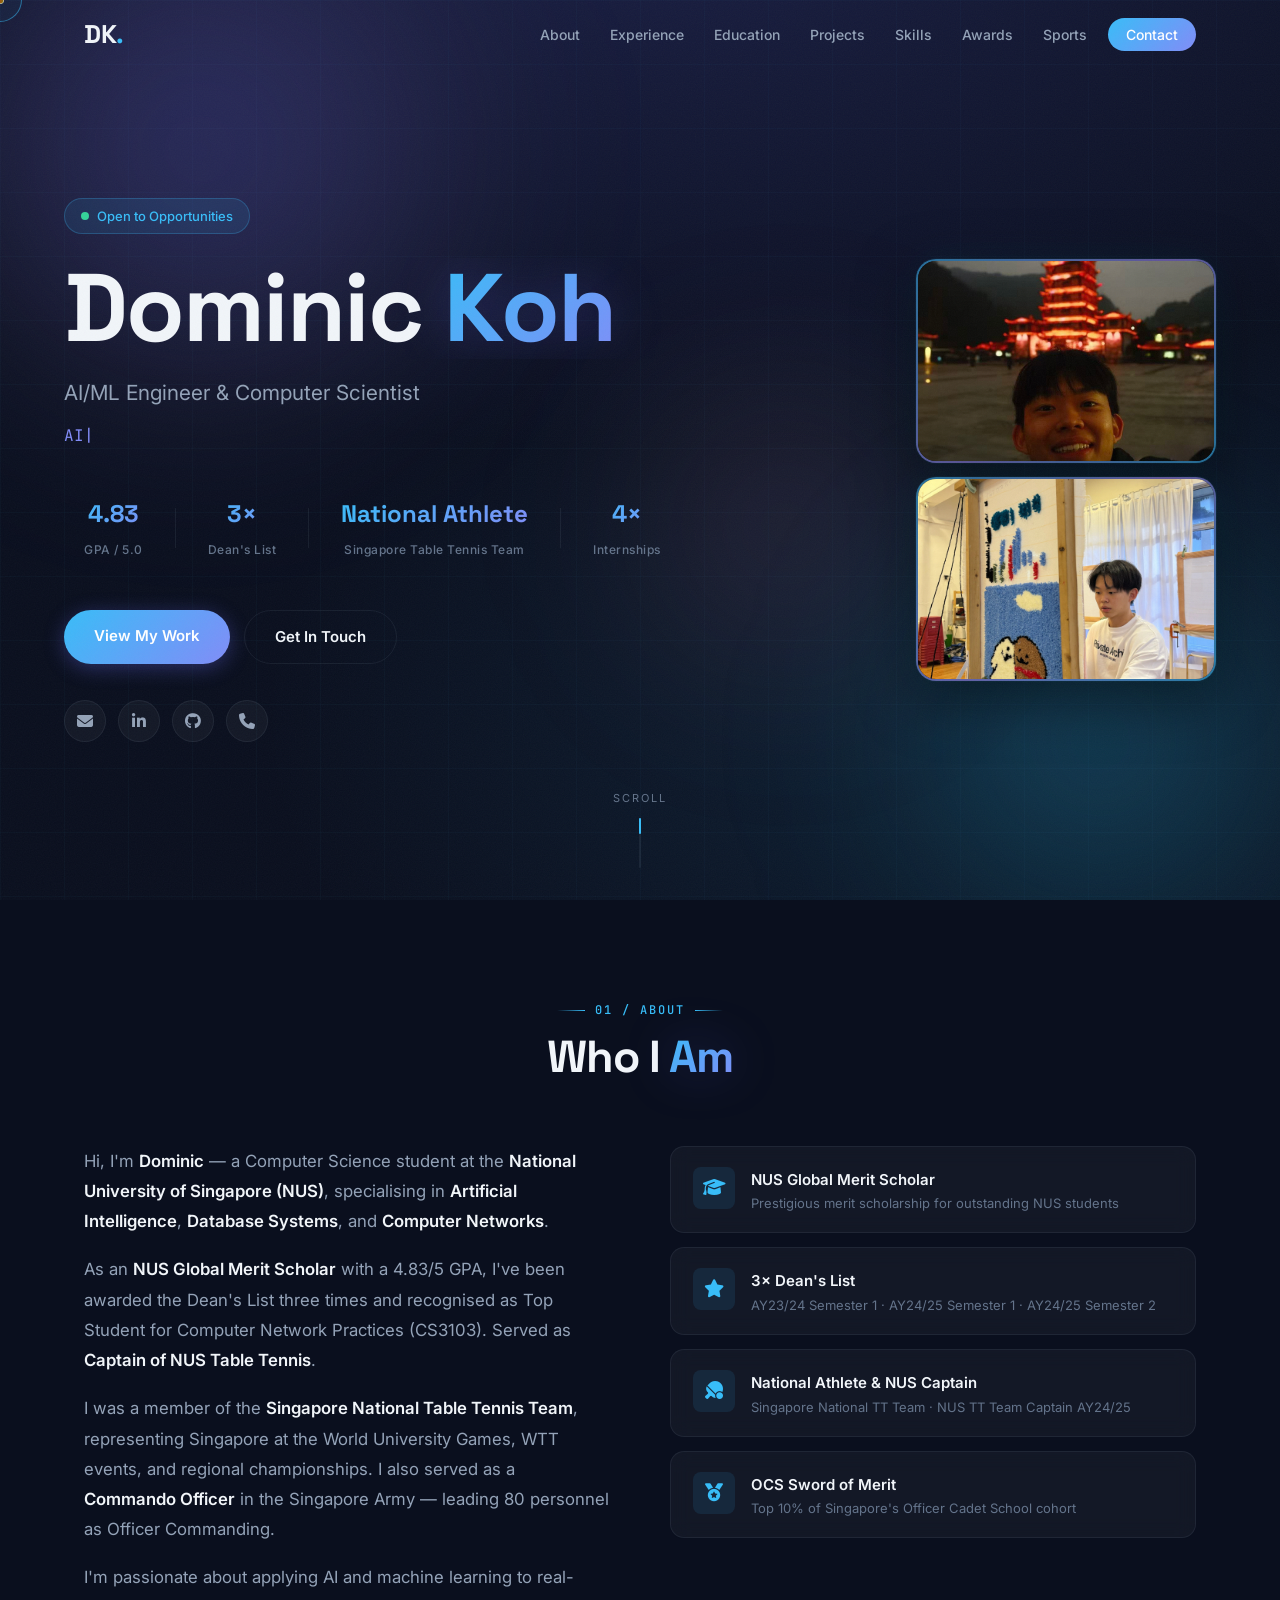
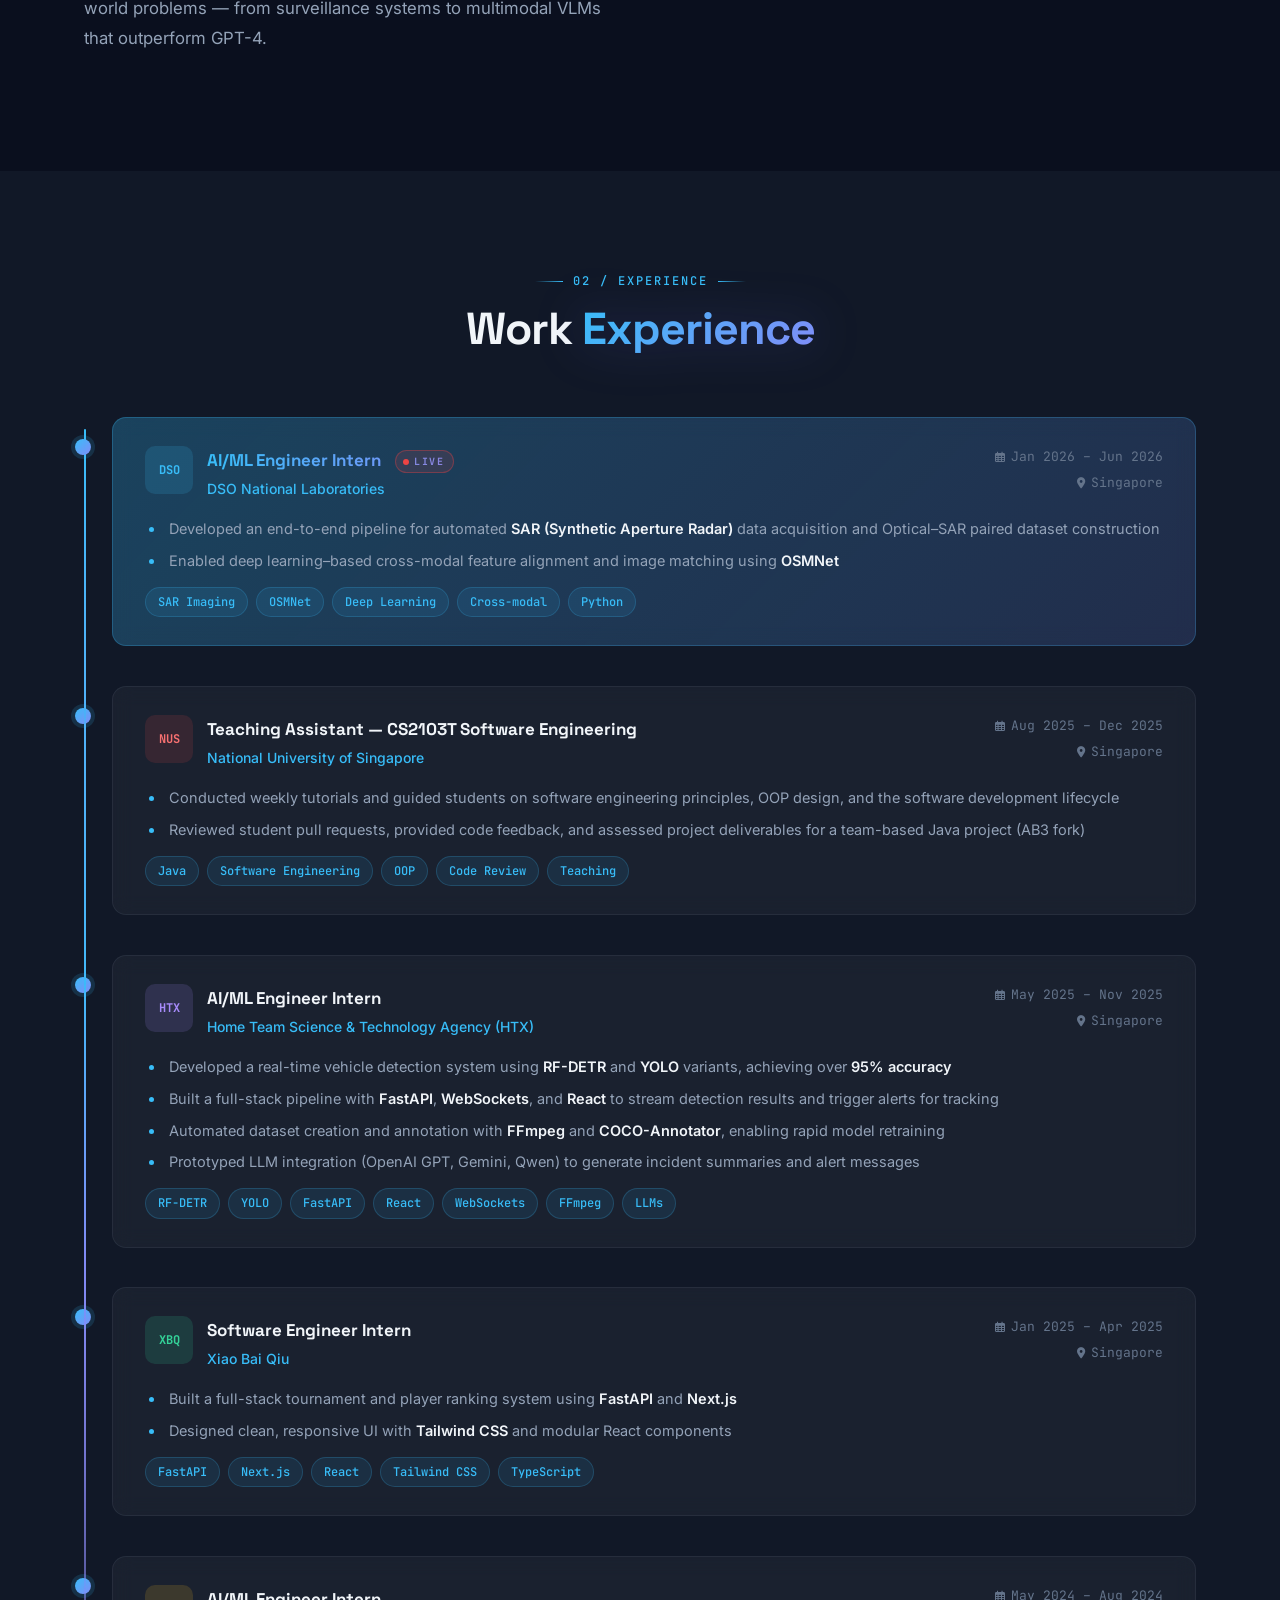
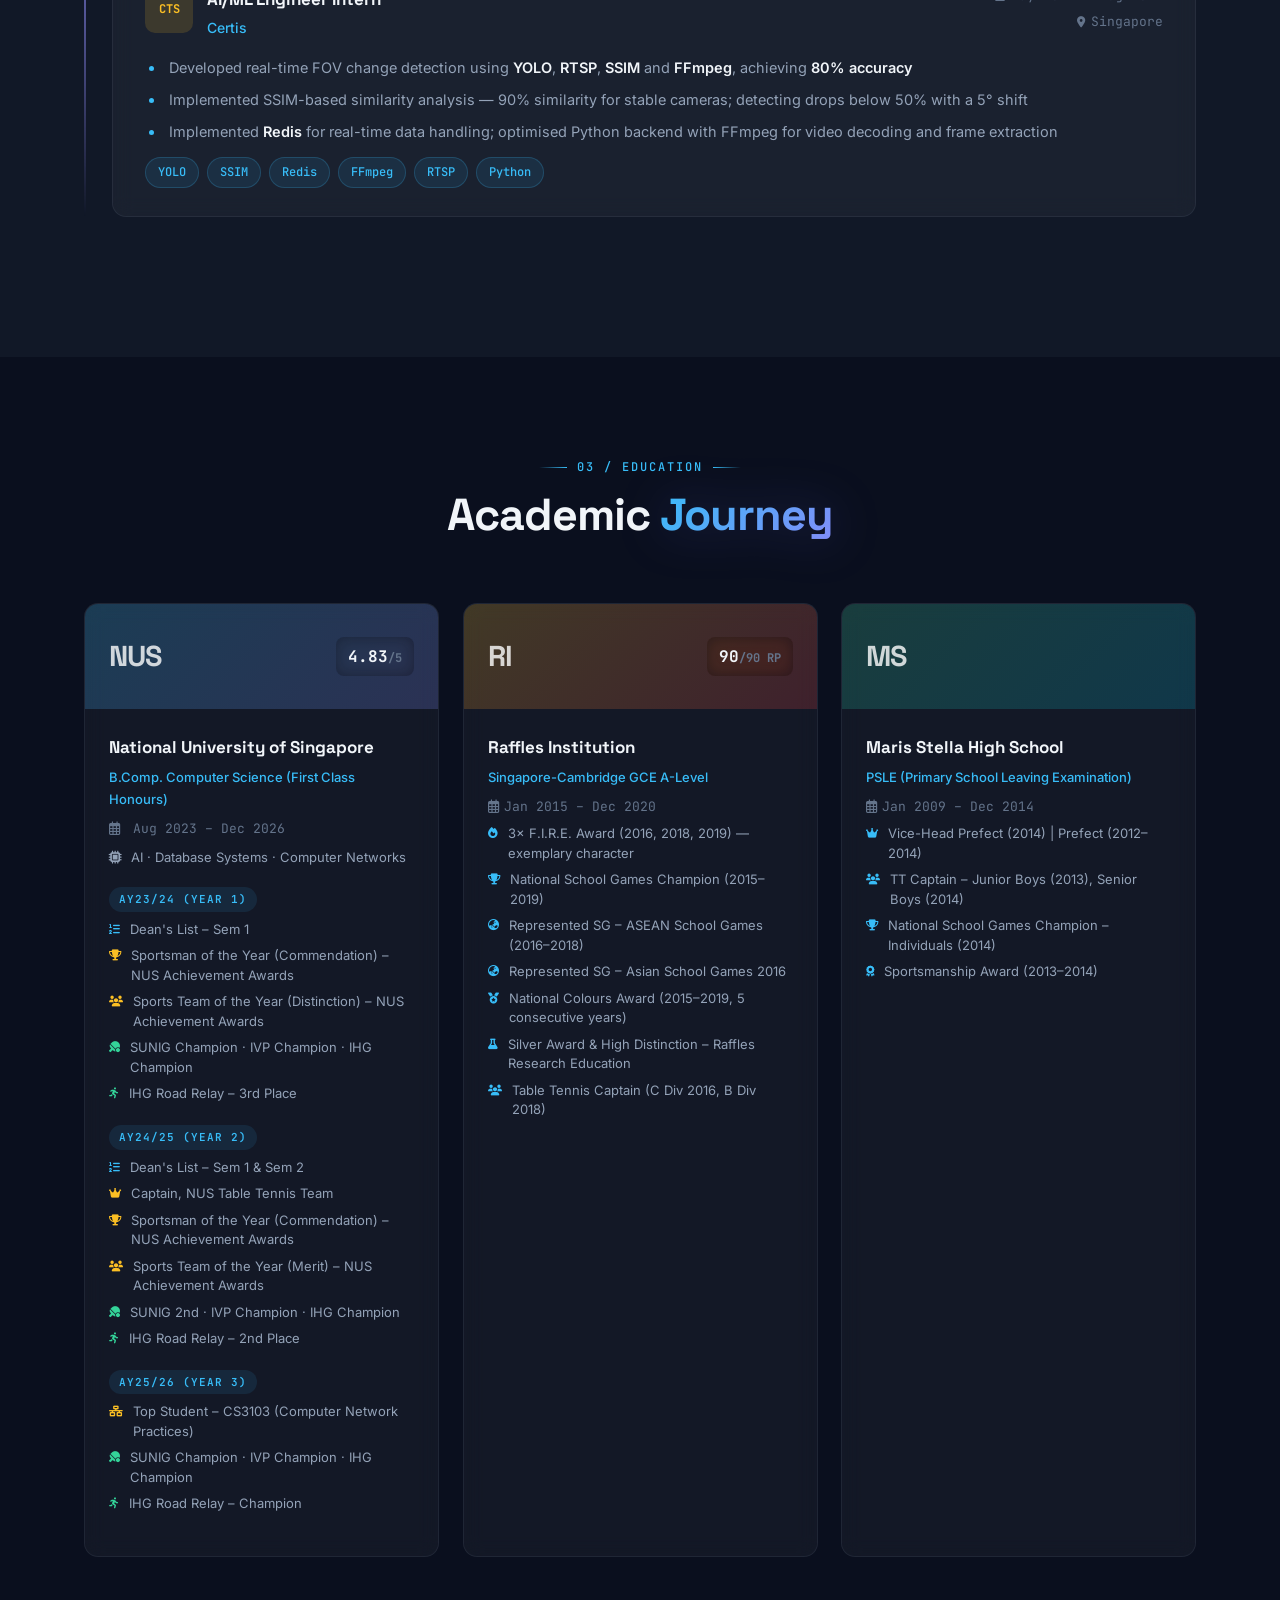
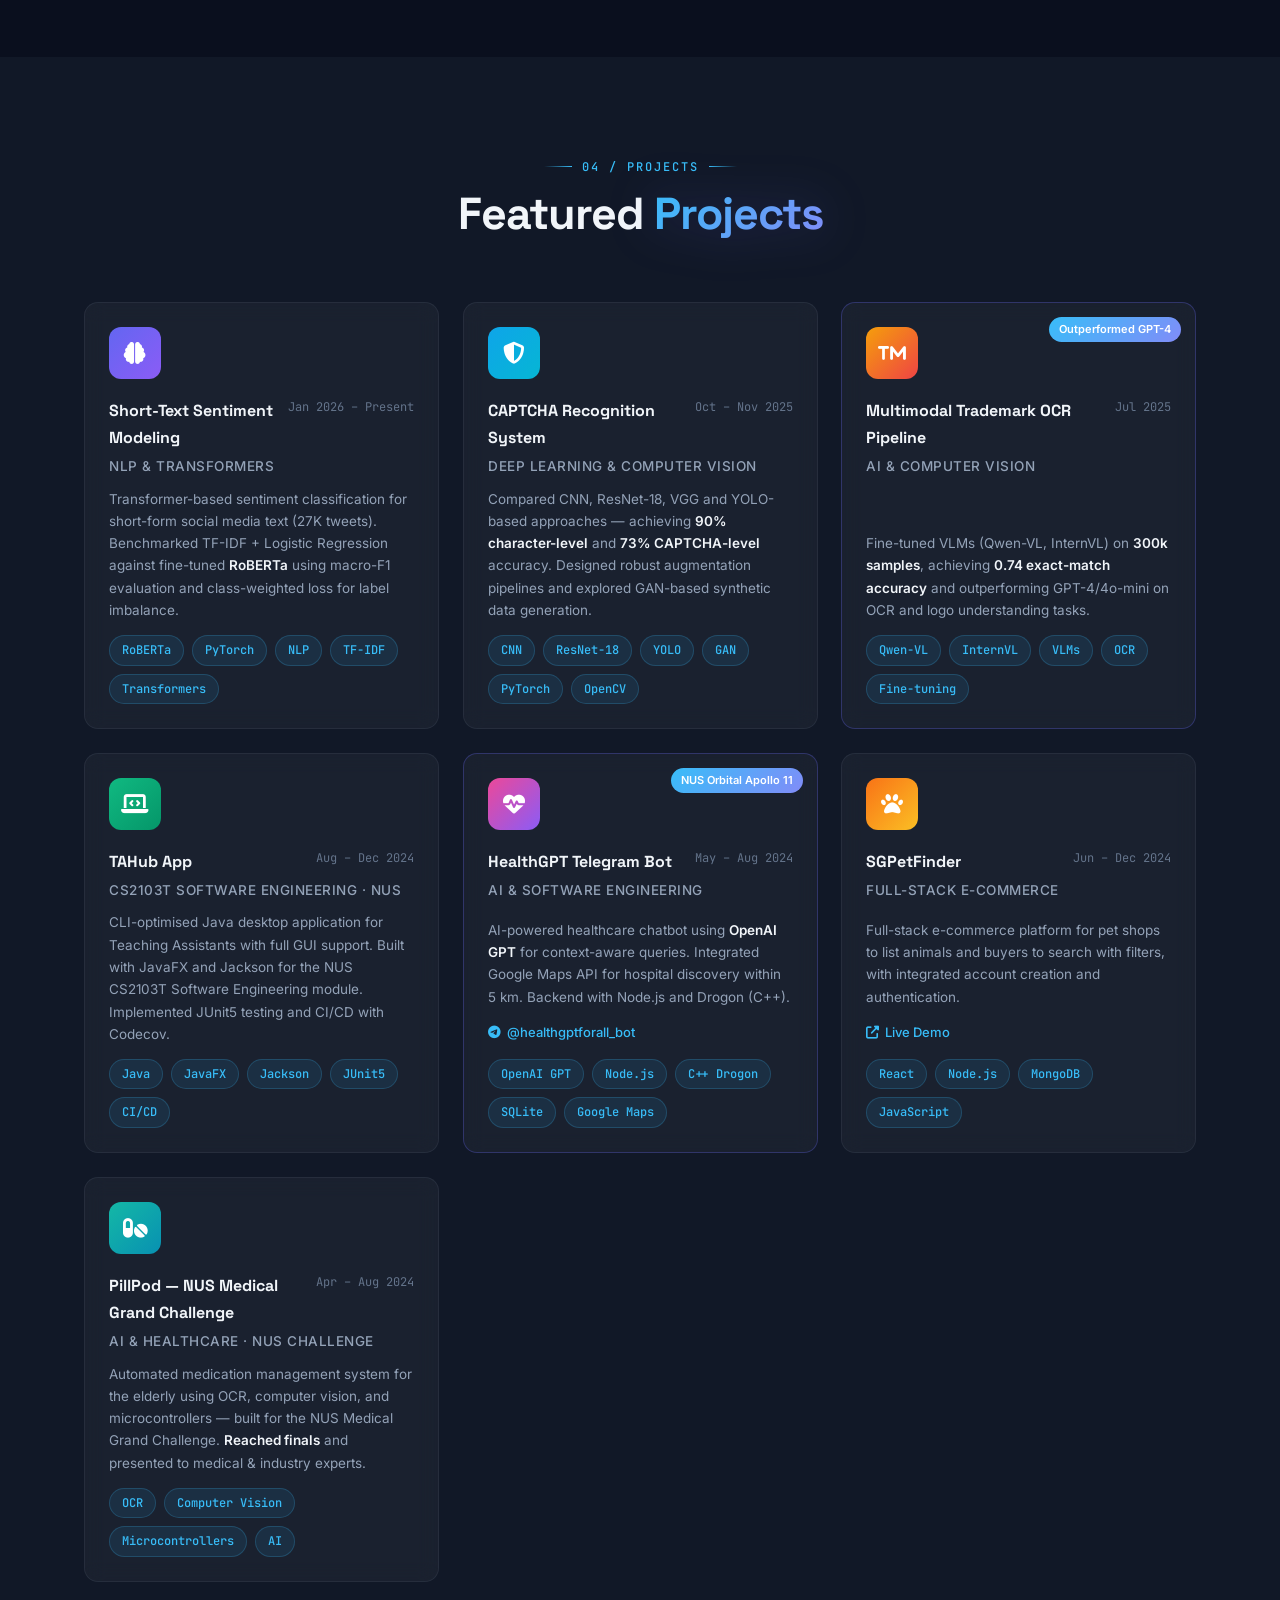
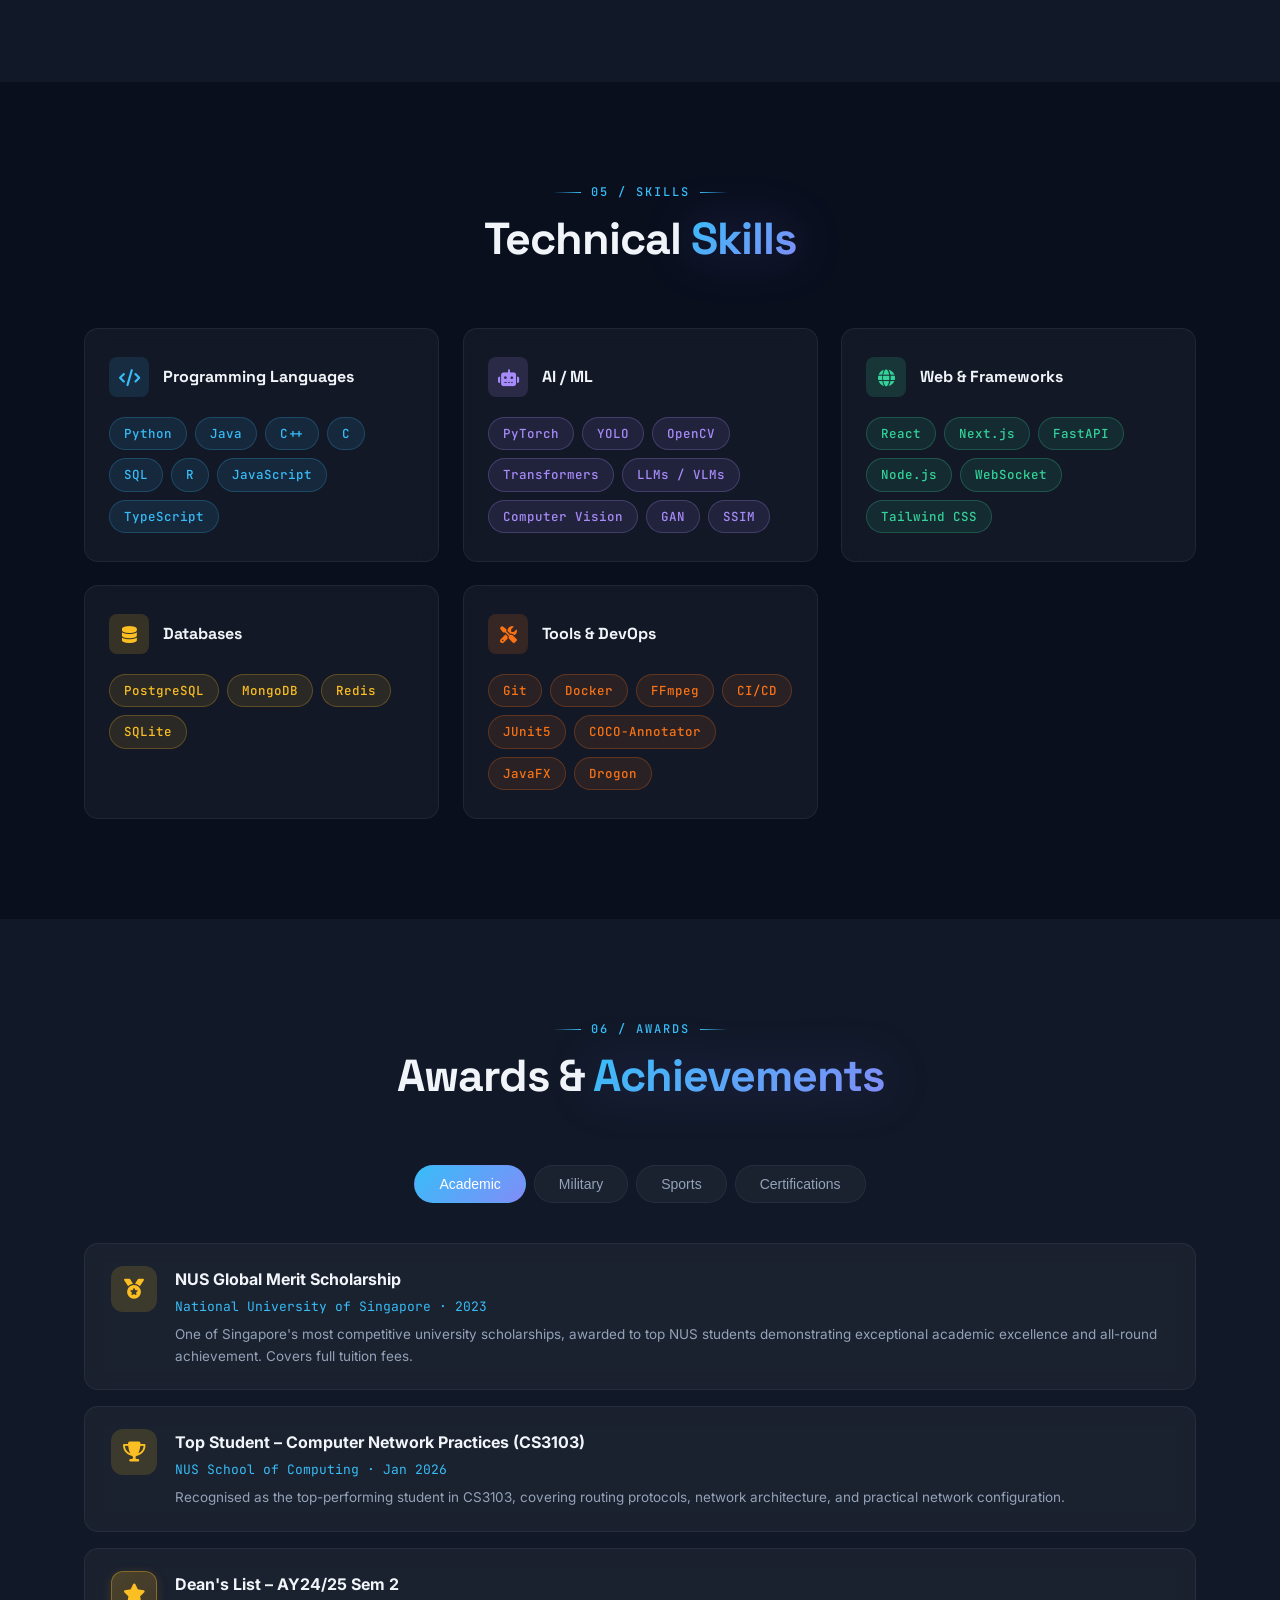
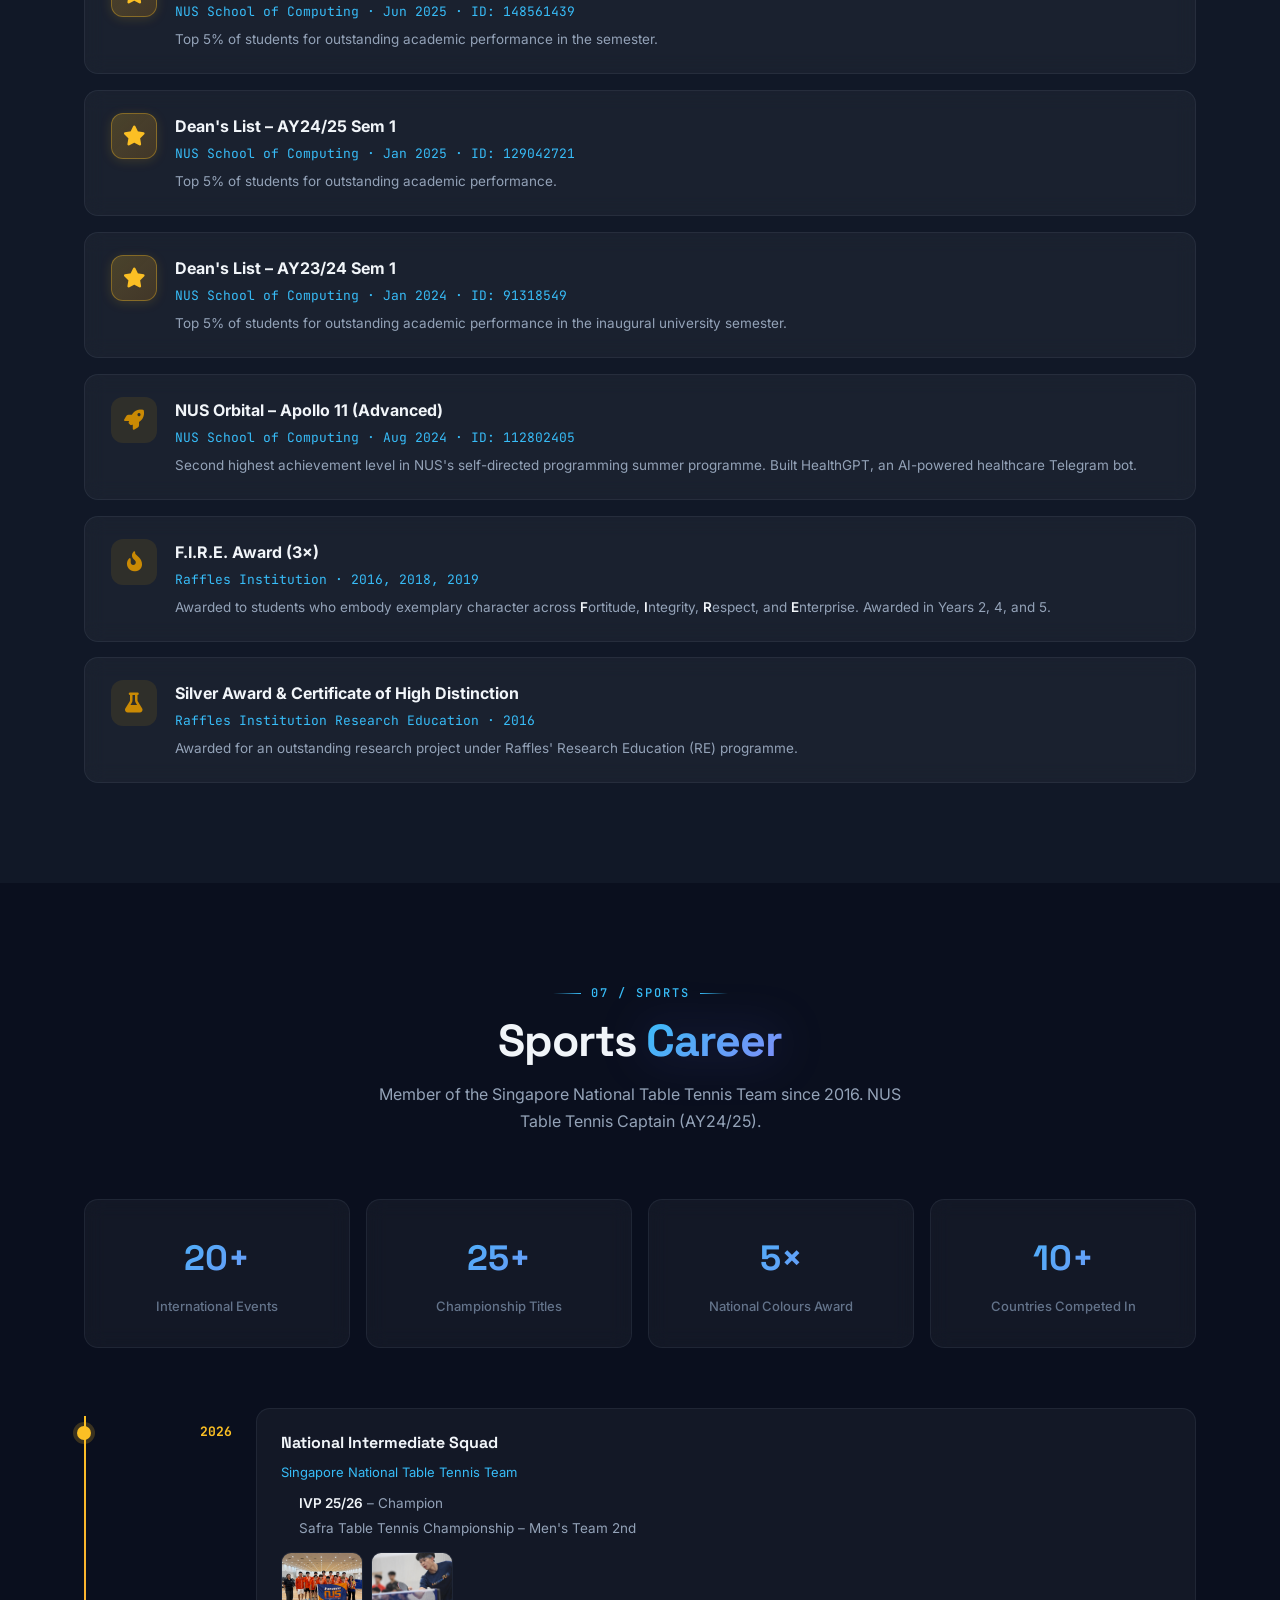
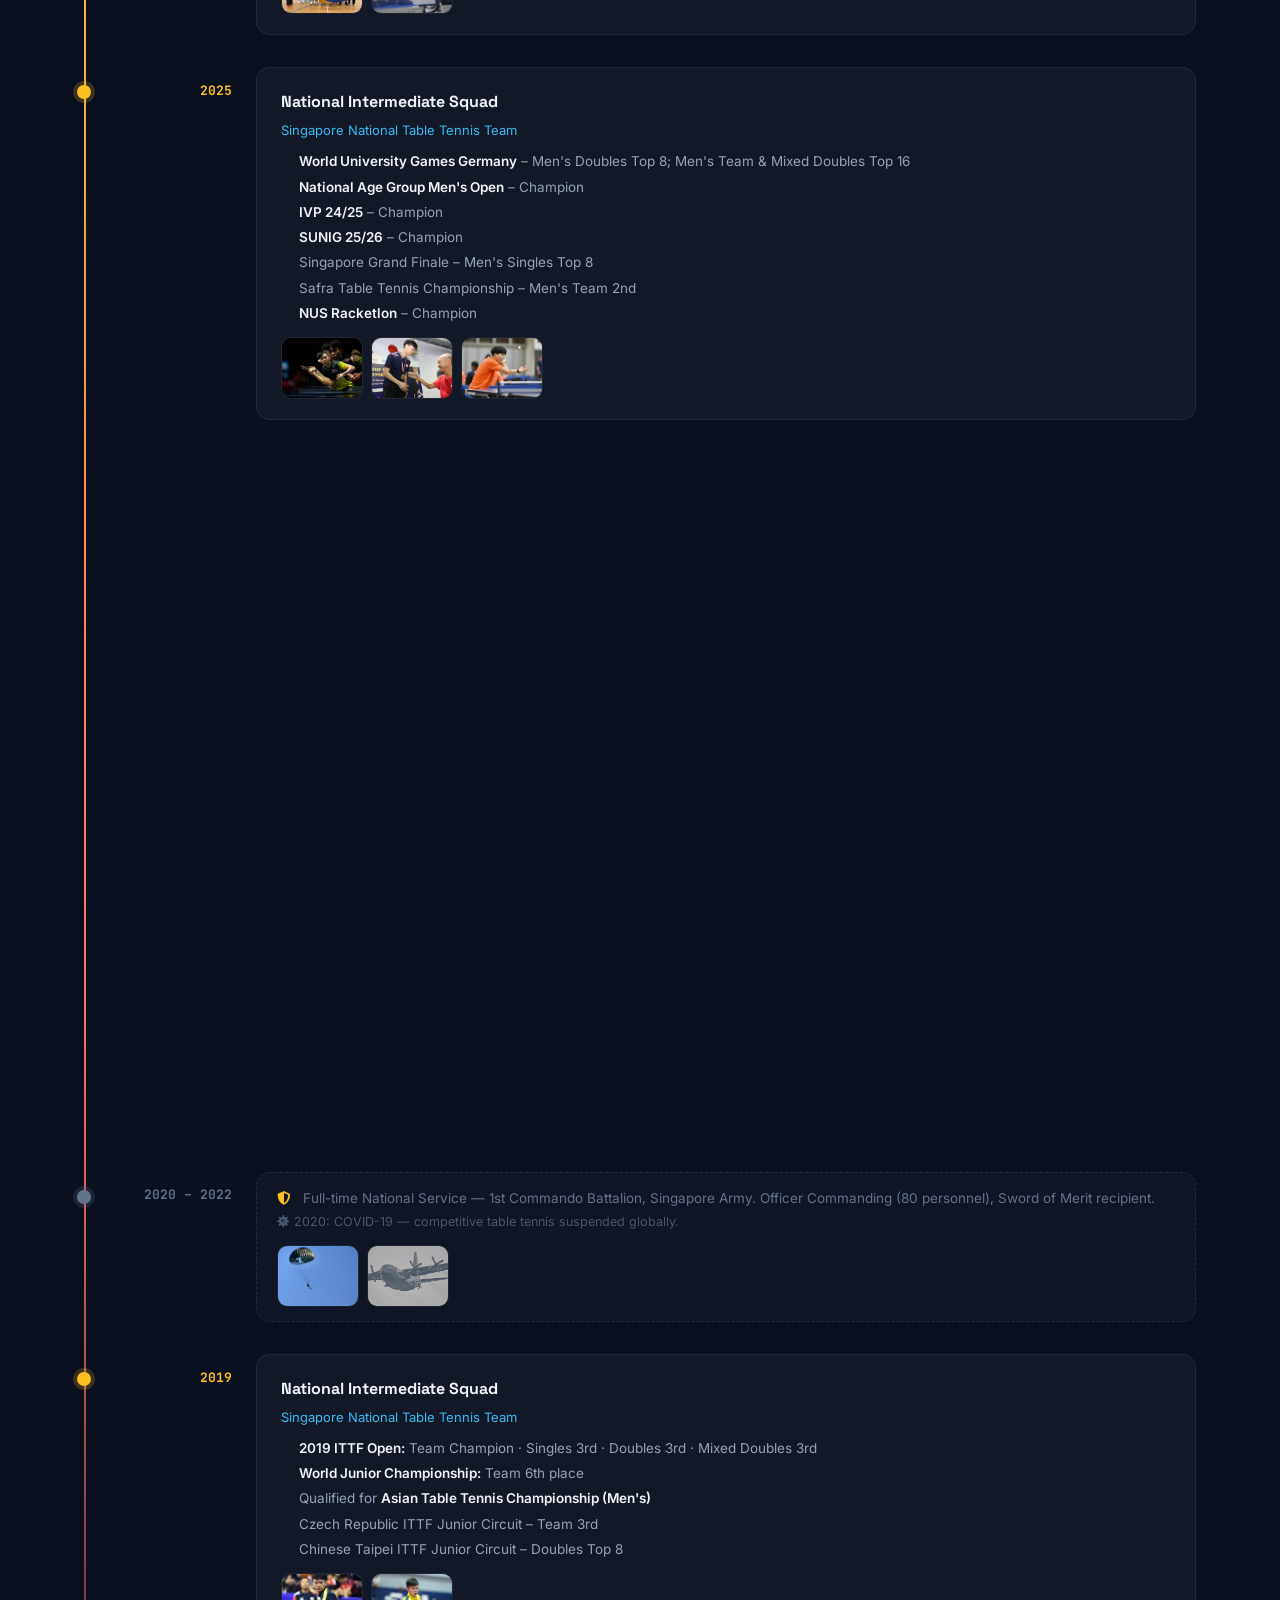
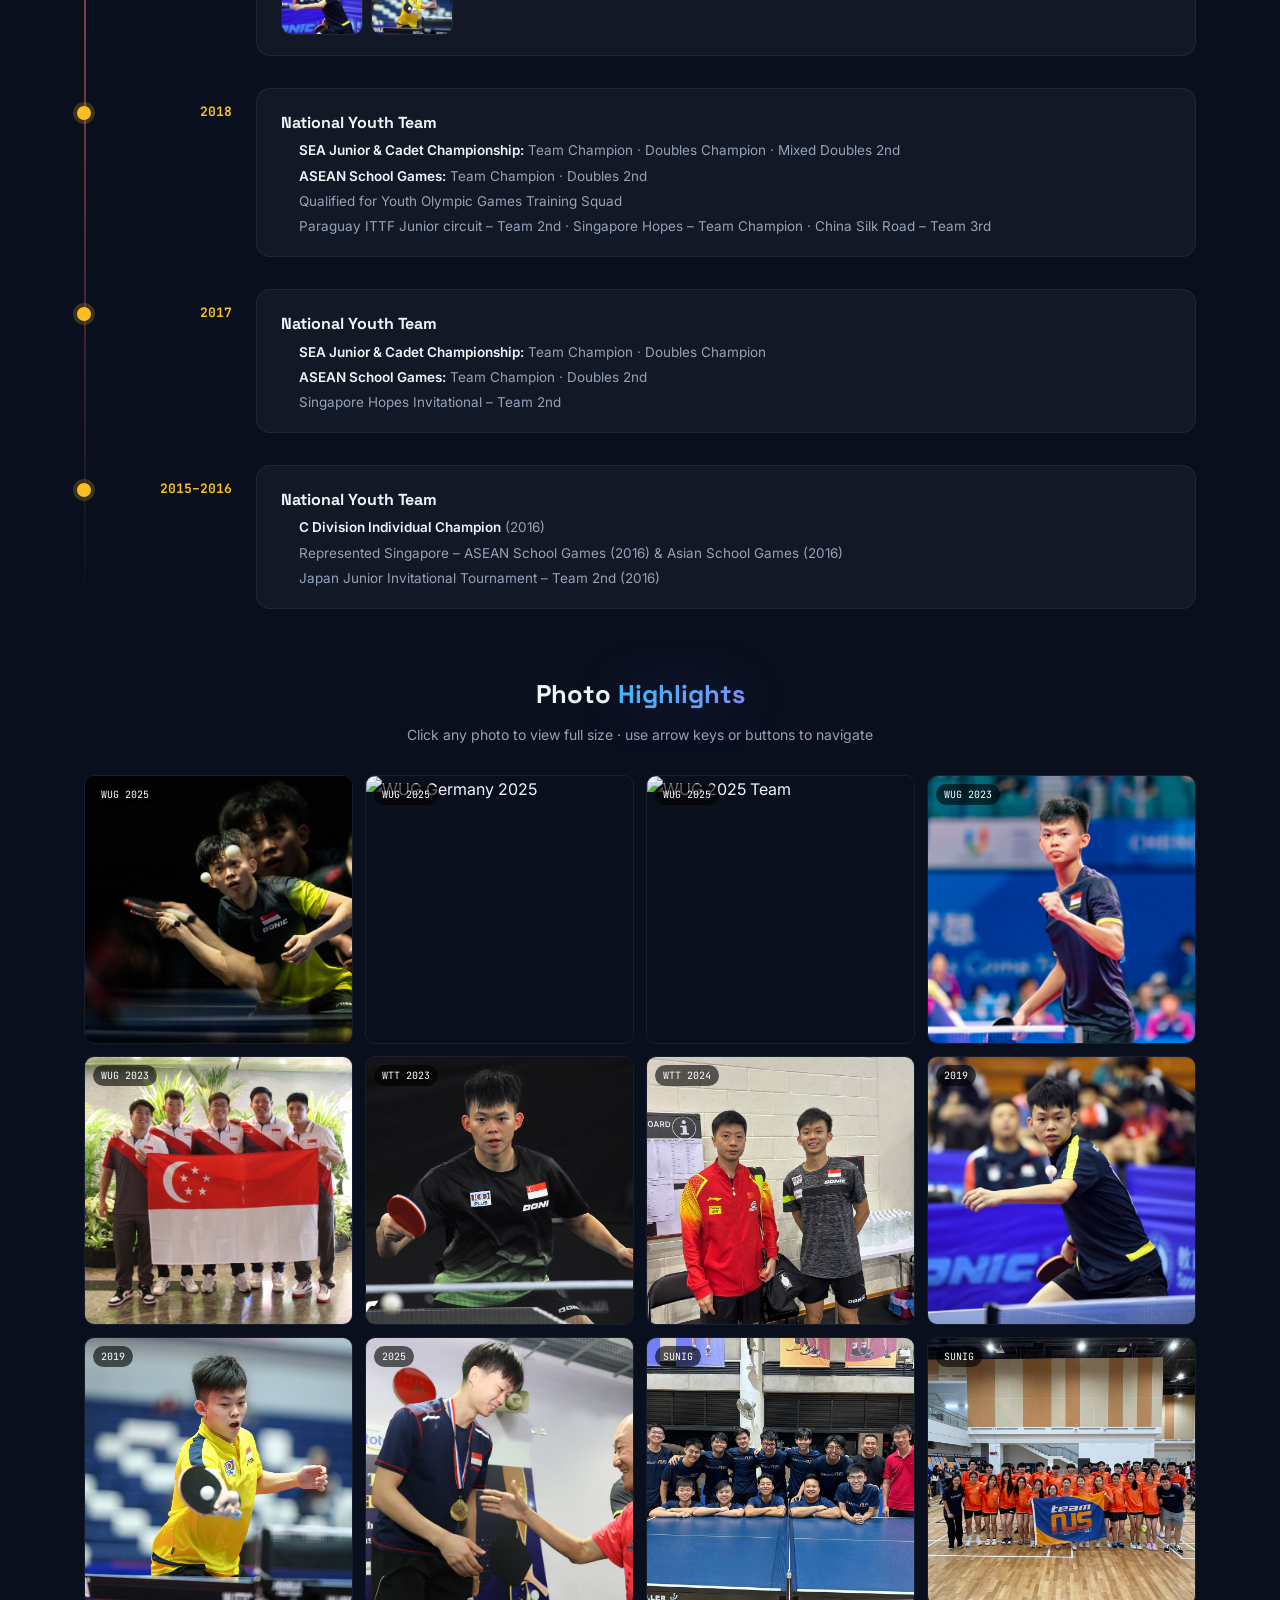
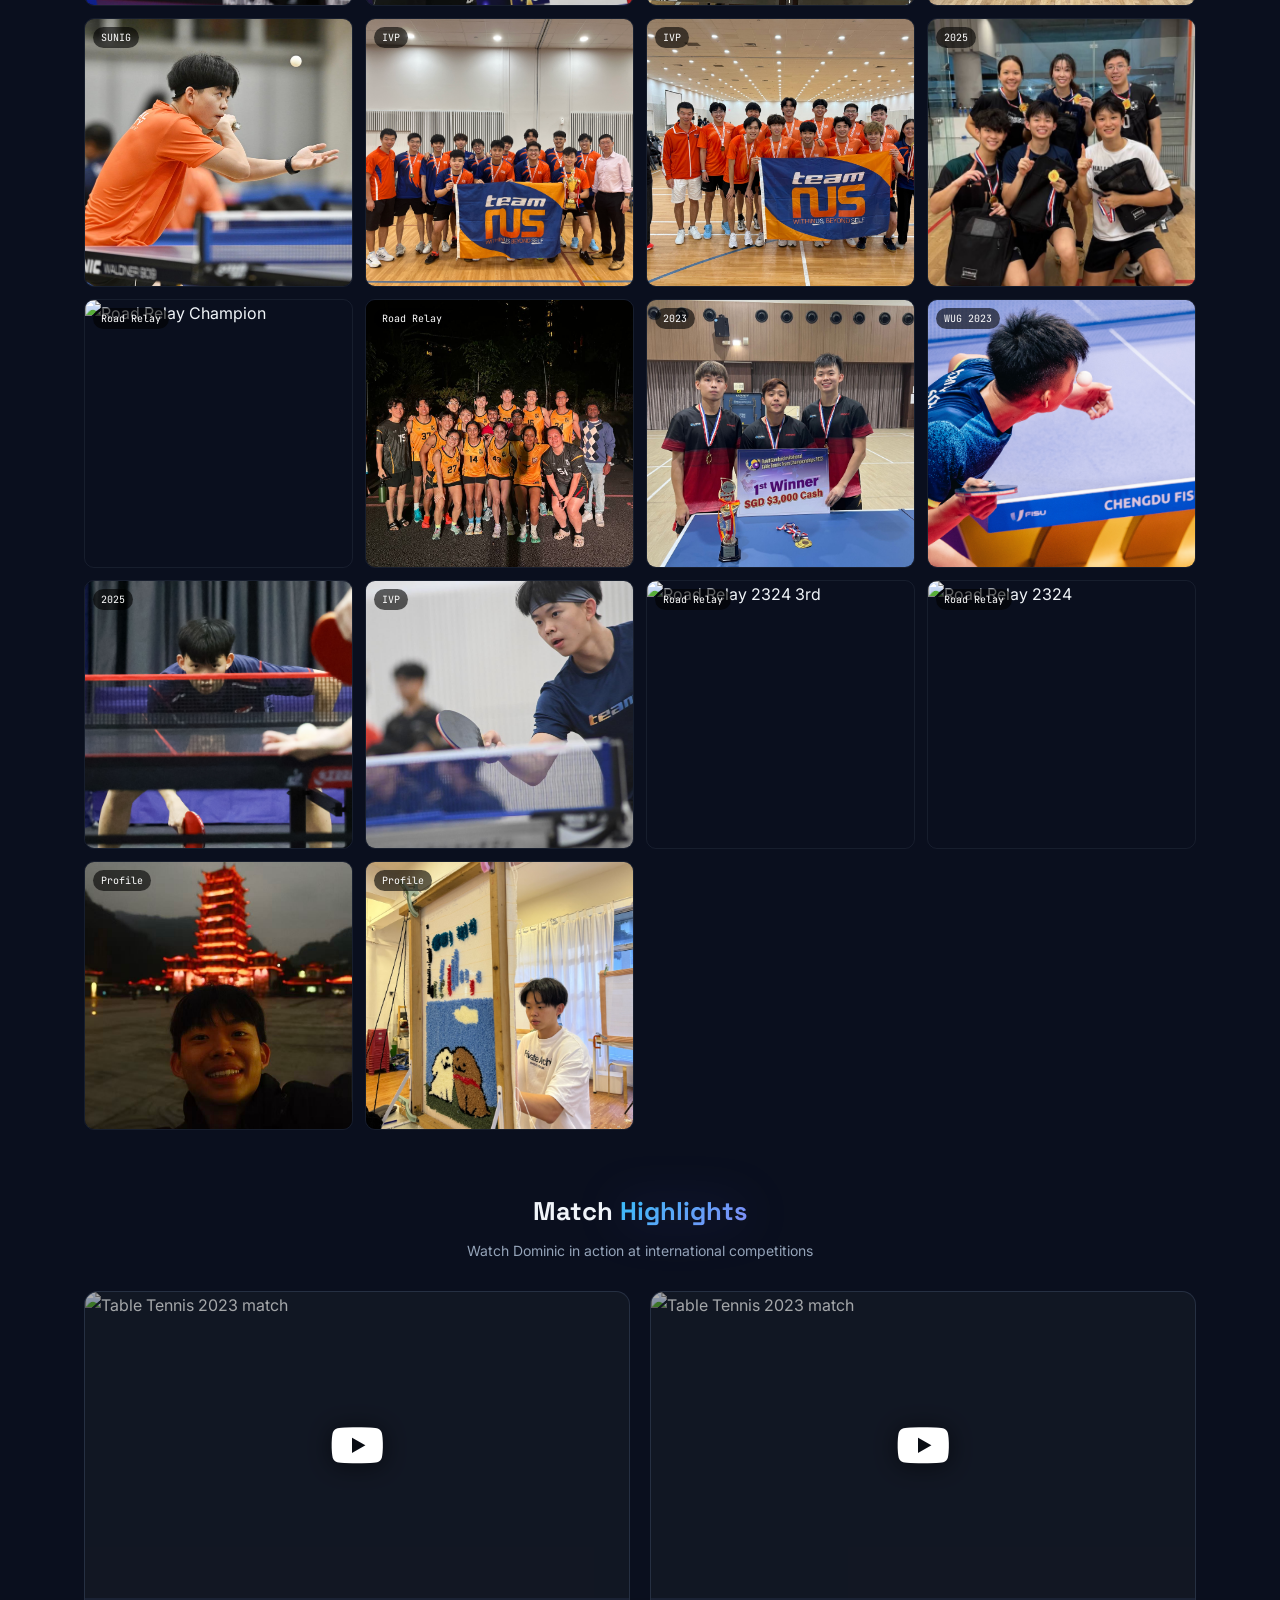
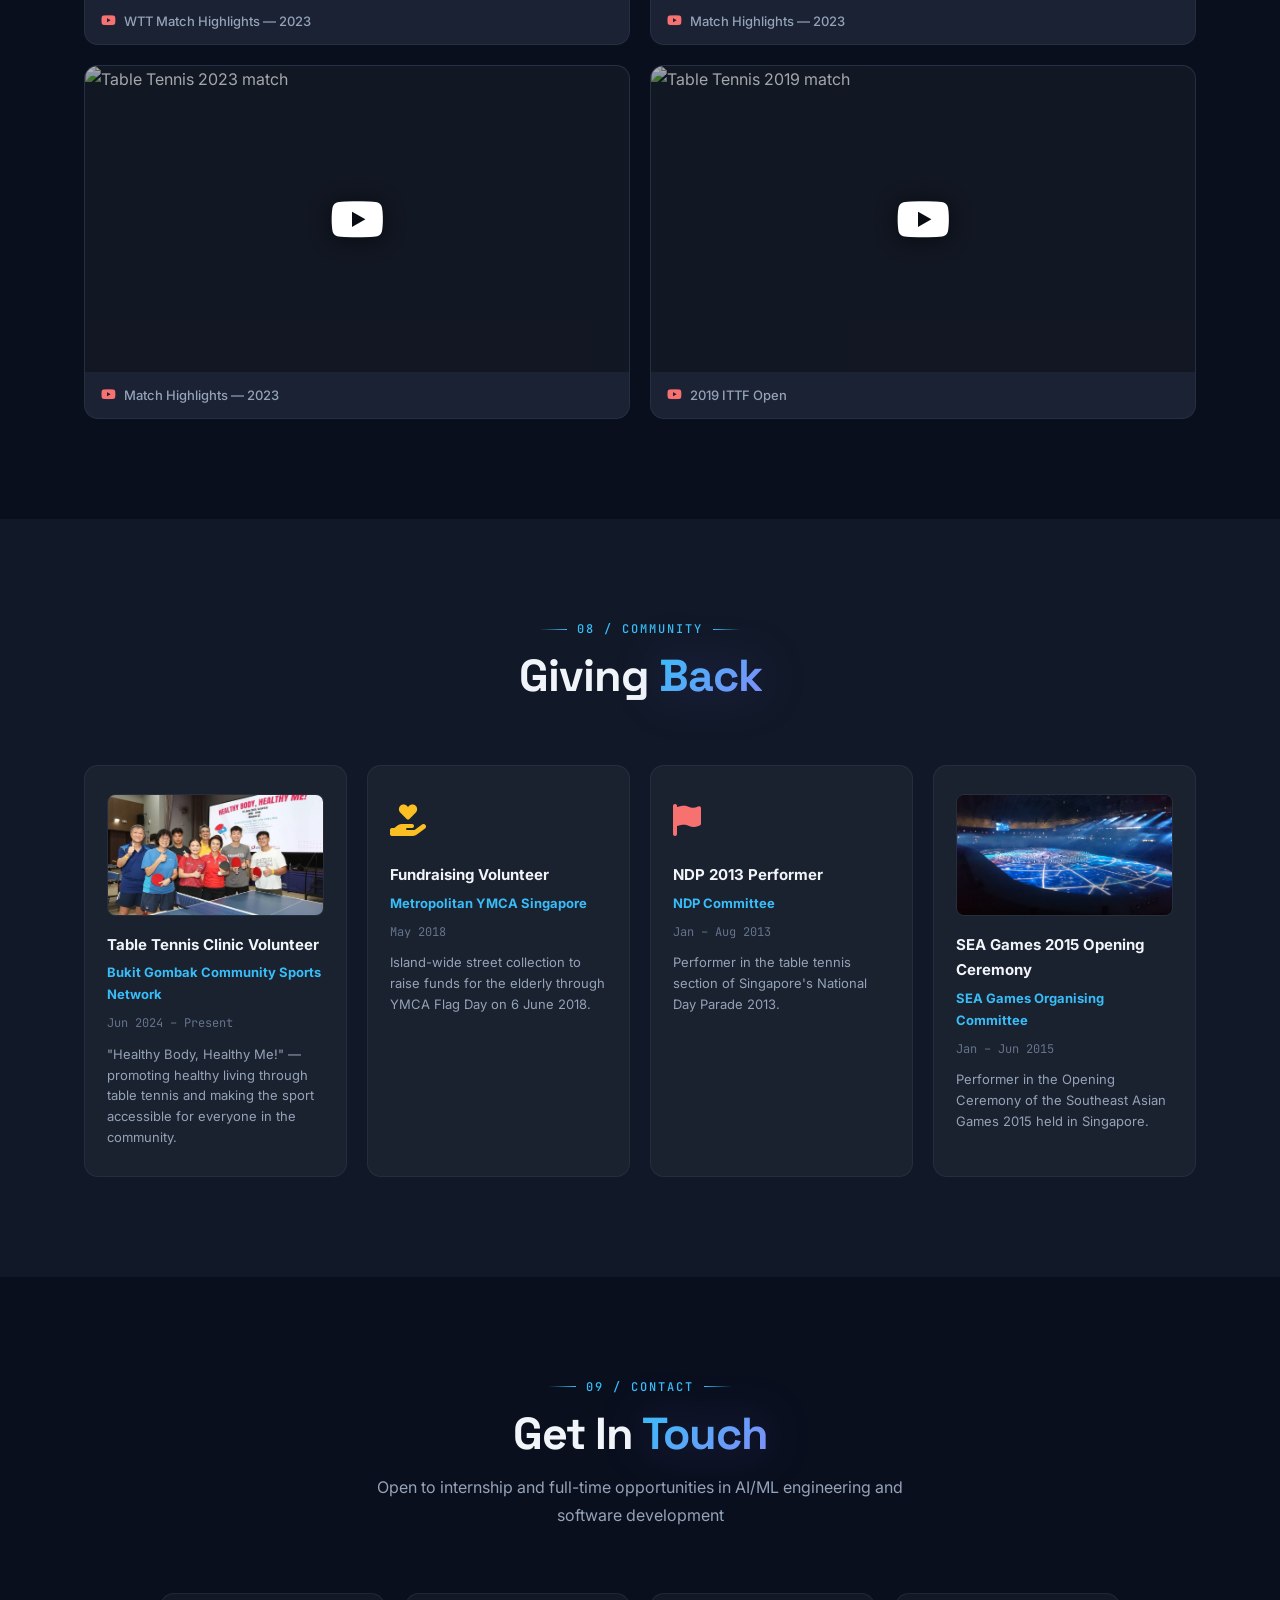
==== commit 7cd21a3b: "Make small changes" ====
--- a/index.html
+++ b/index.html
@@ -158,7 +158,7 @@
           <div class="acard-icon"><i class="fas fa-star"></i></div>
           <div>
             <h4>3× Dean's List</h4>
-            <p>AY23/24 S1 · AY24/25 S1 · AY24/25 S2</p>
+            <p>AY23/24 Semester 1 · AY24/25 Semester 1 · AY24/25 Semester 2</p>
           </div>
         </div>
         <div class="about-card reveal-left">
@@ -402,7 +402,7 @@
         <div class="edu-body">
           <h3>Raffles Institution</h3>
           <p class="edu-degree">Singapore-Cambridge GCE A-Level</p>
-          <p class="edu-period"><i class="far fa-calendar-alt"></i> 2015 – 2020</p>
+          <p class="edu-period"><i class="far fa-calendar-alt"></i>Jan 2015 – Dec 2020</p>
           <ul class="edu-list">
             <li><i class="fas fa-fire"></i> 3× F.I.R.E. Award (2016, 2018, 2019) — exemplary character</li>
             <li><i class="fas fa-trophy"></i> National School Games Champion (2015–2019)</li>
@@ -423,7 +423,7 @@
         <div class="edu-body">
           <h3>Maris Stella High School</h3>
           <p class="edu-degree">PSLE (Primary School Leaving Examination)</p>
-          <p class="edu-period"><i class="far fa-calendar-alt"></i> 2009 – 2014</p>
+          <p class="edu-period"><i class="far fa-calendar-alt"></i>Jan 2009 – Dec 2014</p>
           <ul class="edu-list">
             <li><i class="fas fa-crown"></i> Vice-Head Prefect (2014) | Prefect (2012–2014)</li>
             <li><i class="fas fa-users"></i> TT Captain – Junior Boys (2013), Senior Boys (2014)</li>
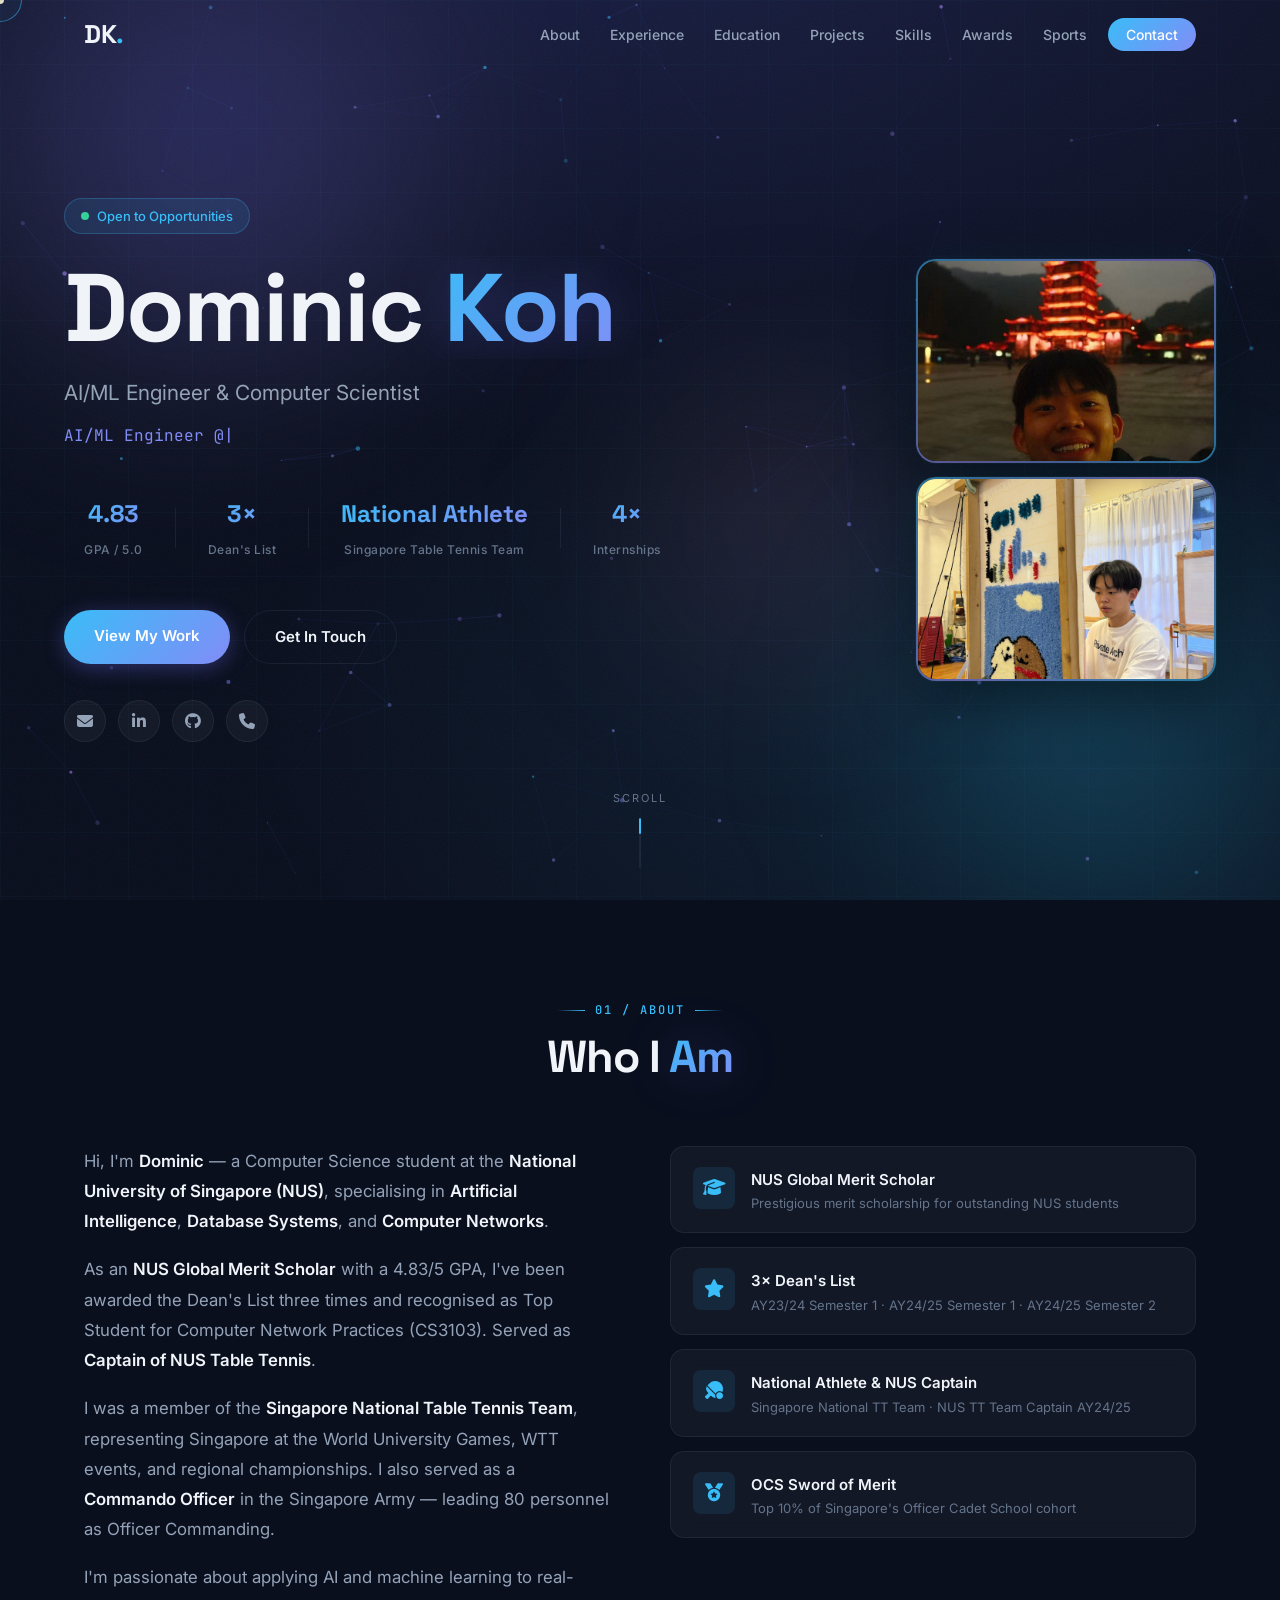
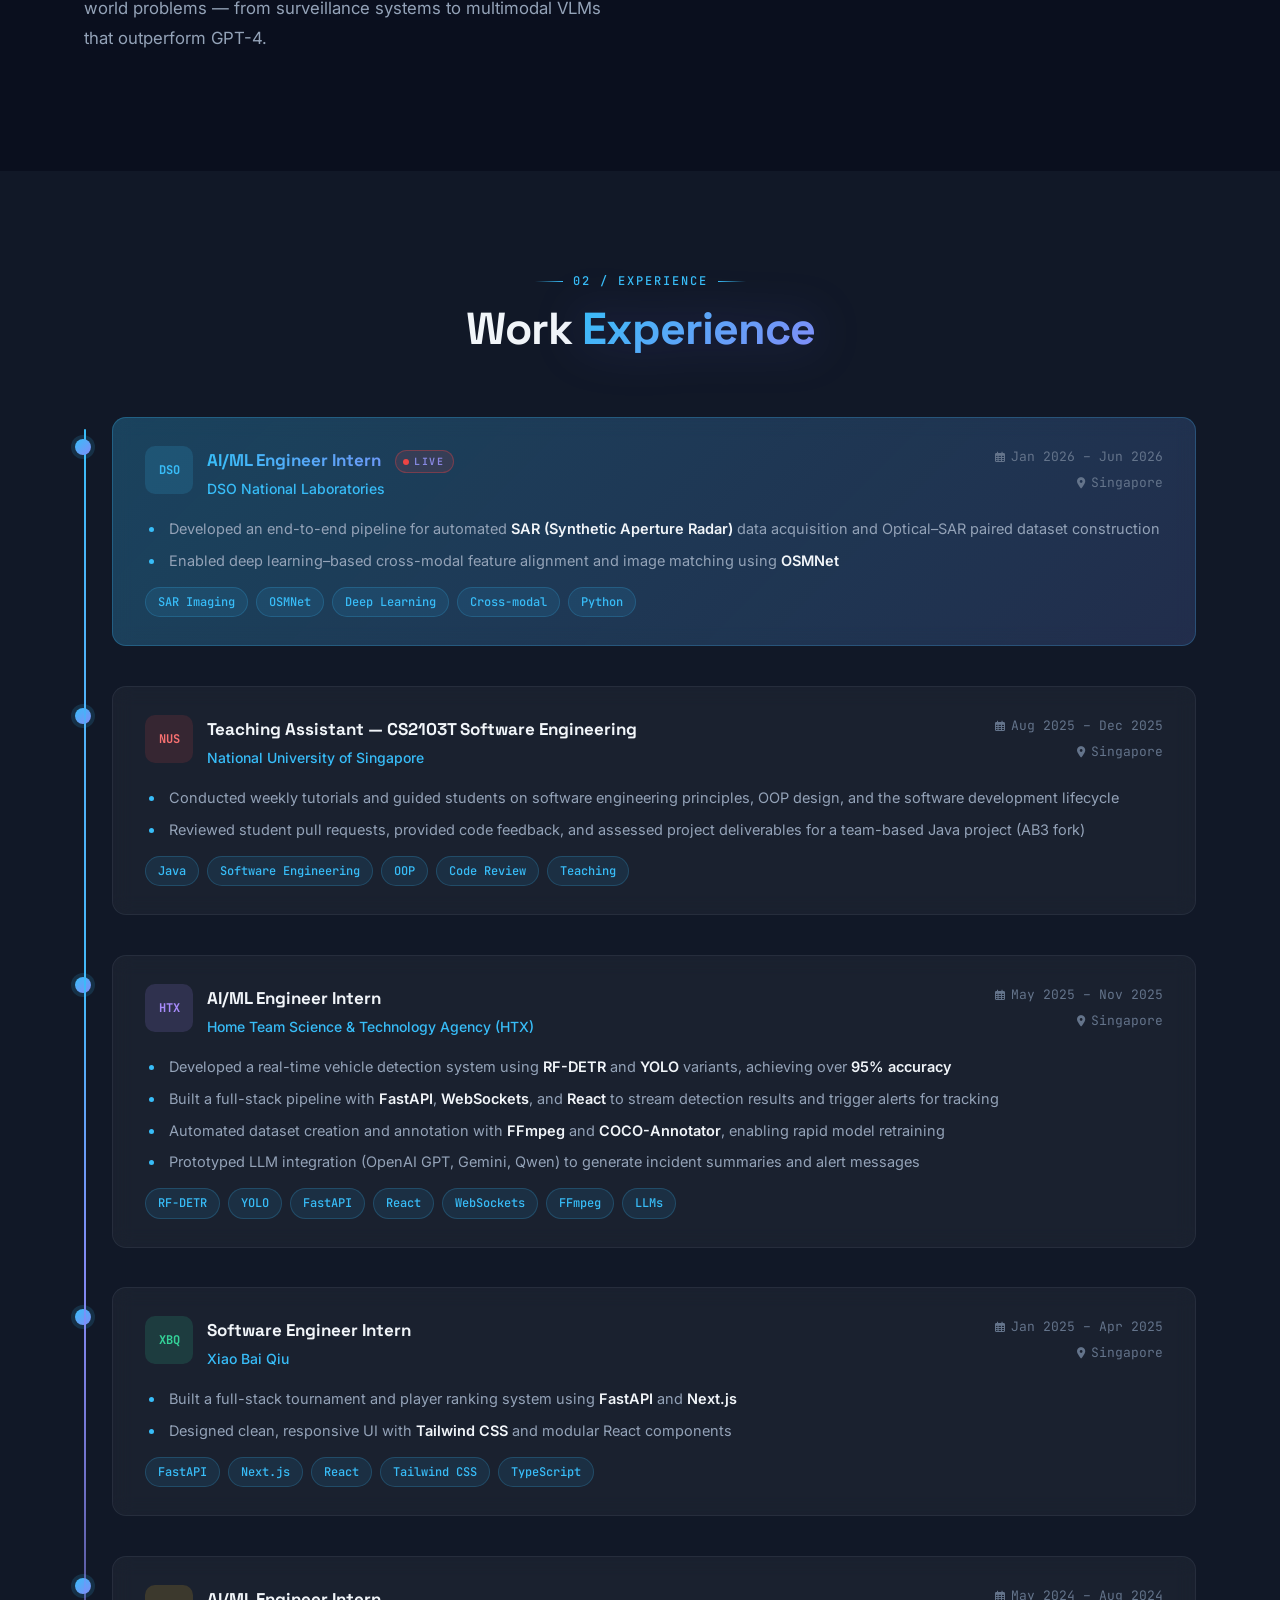
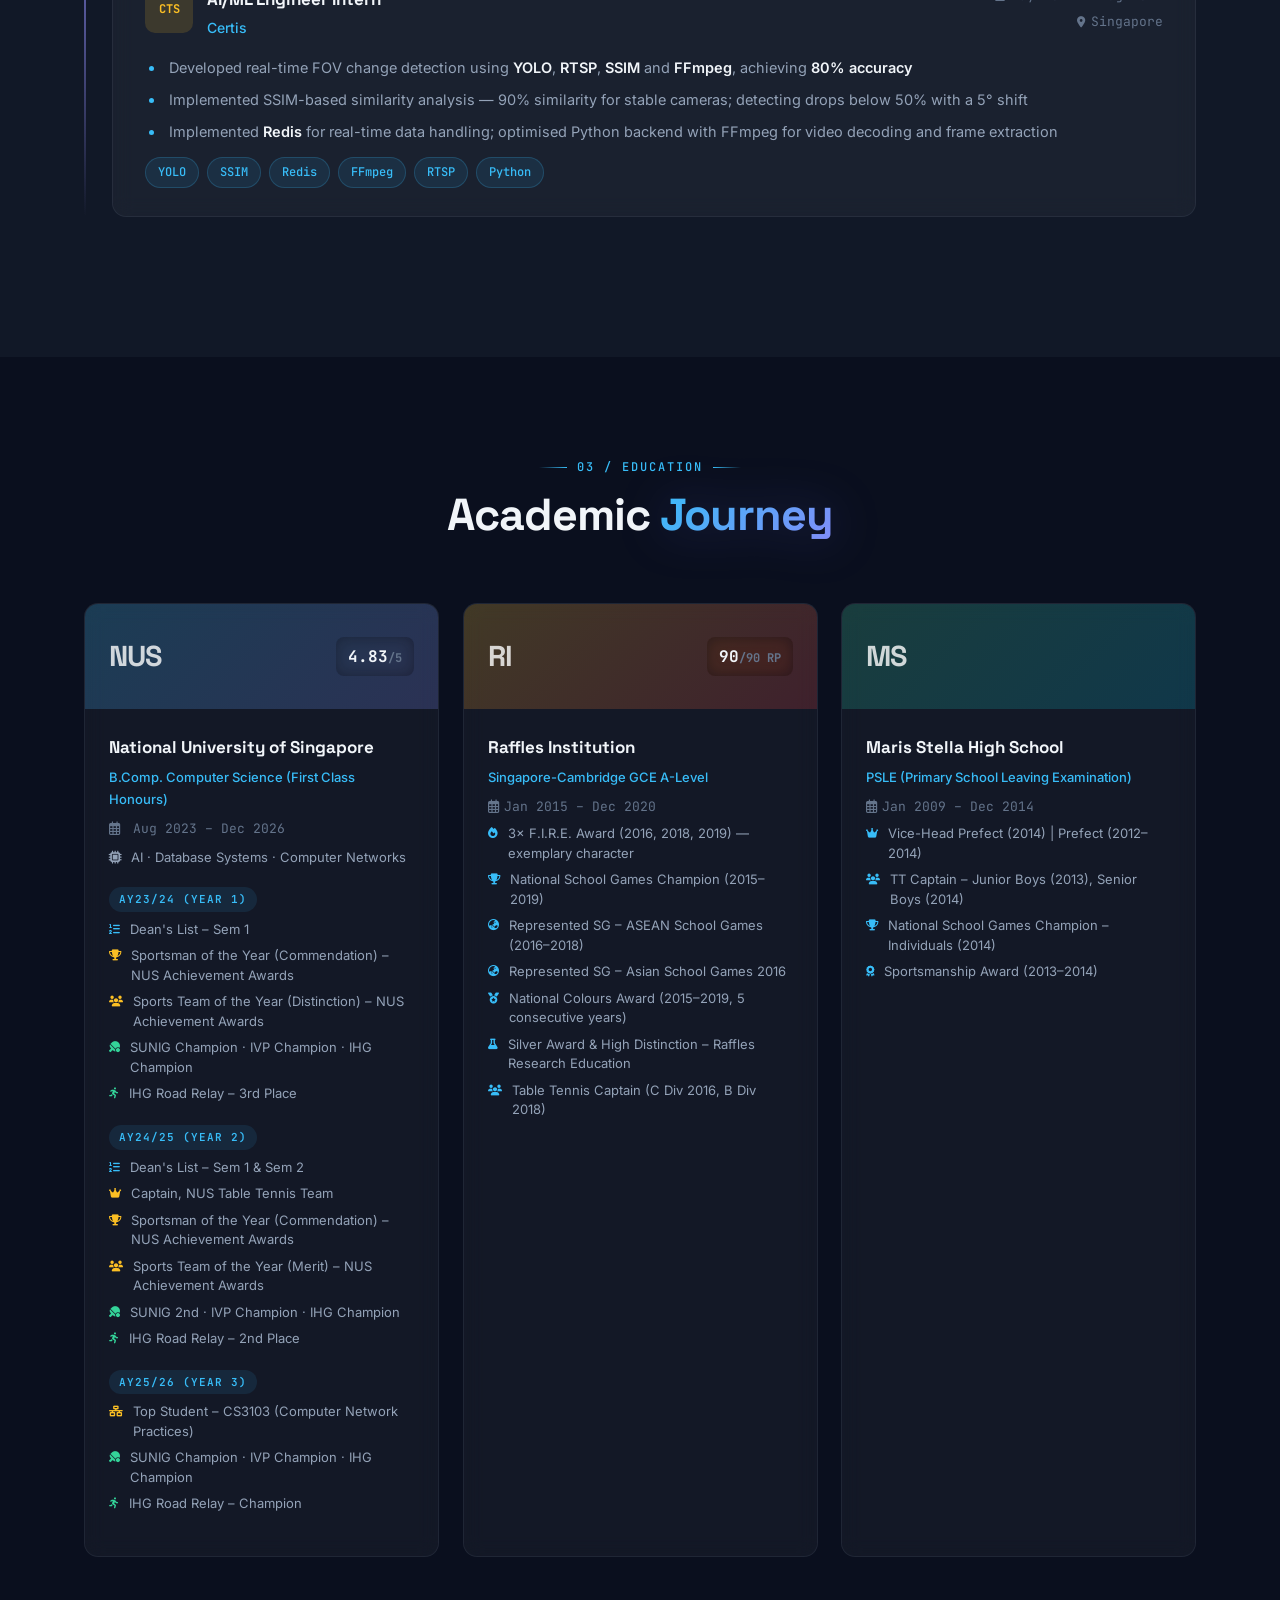
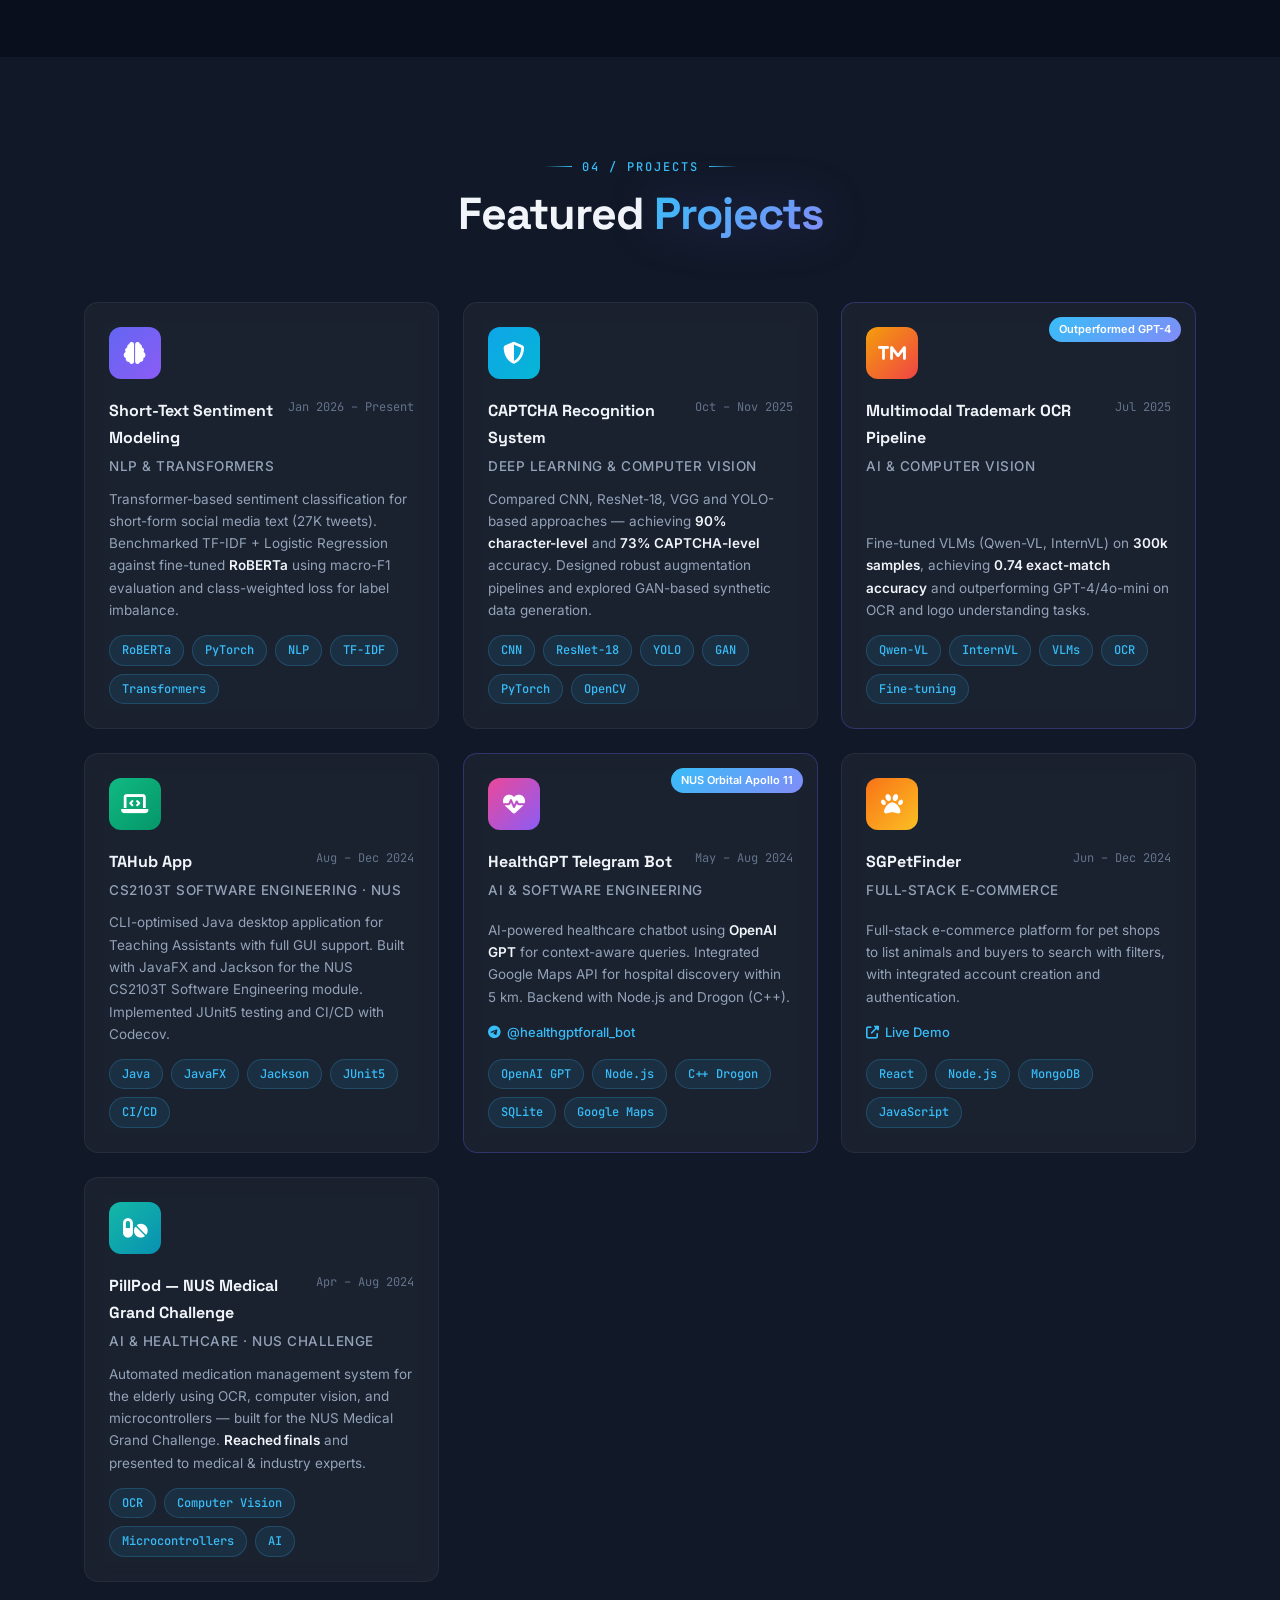
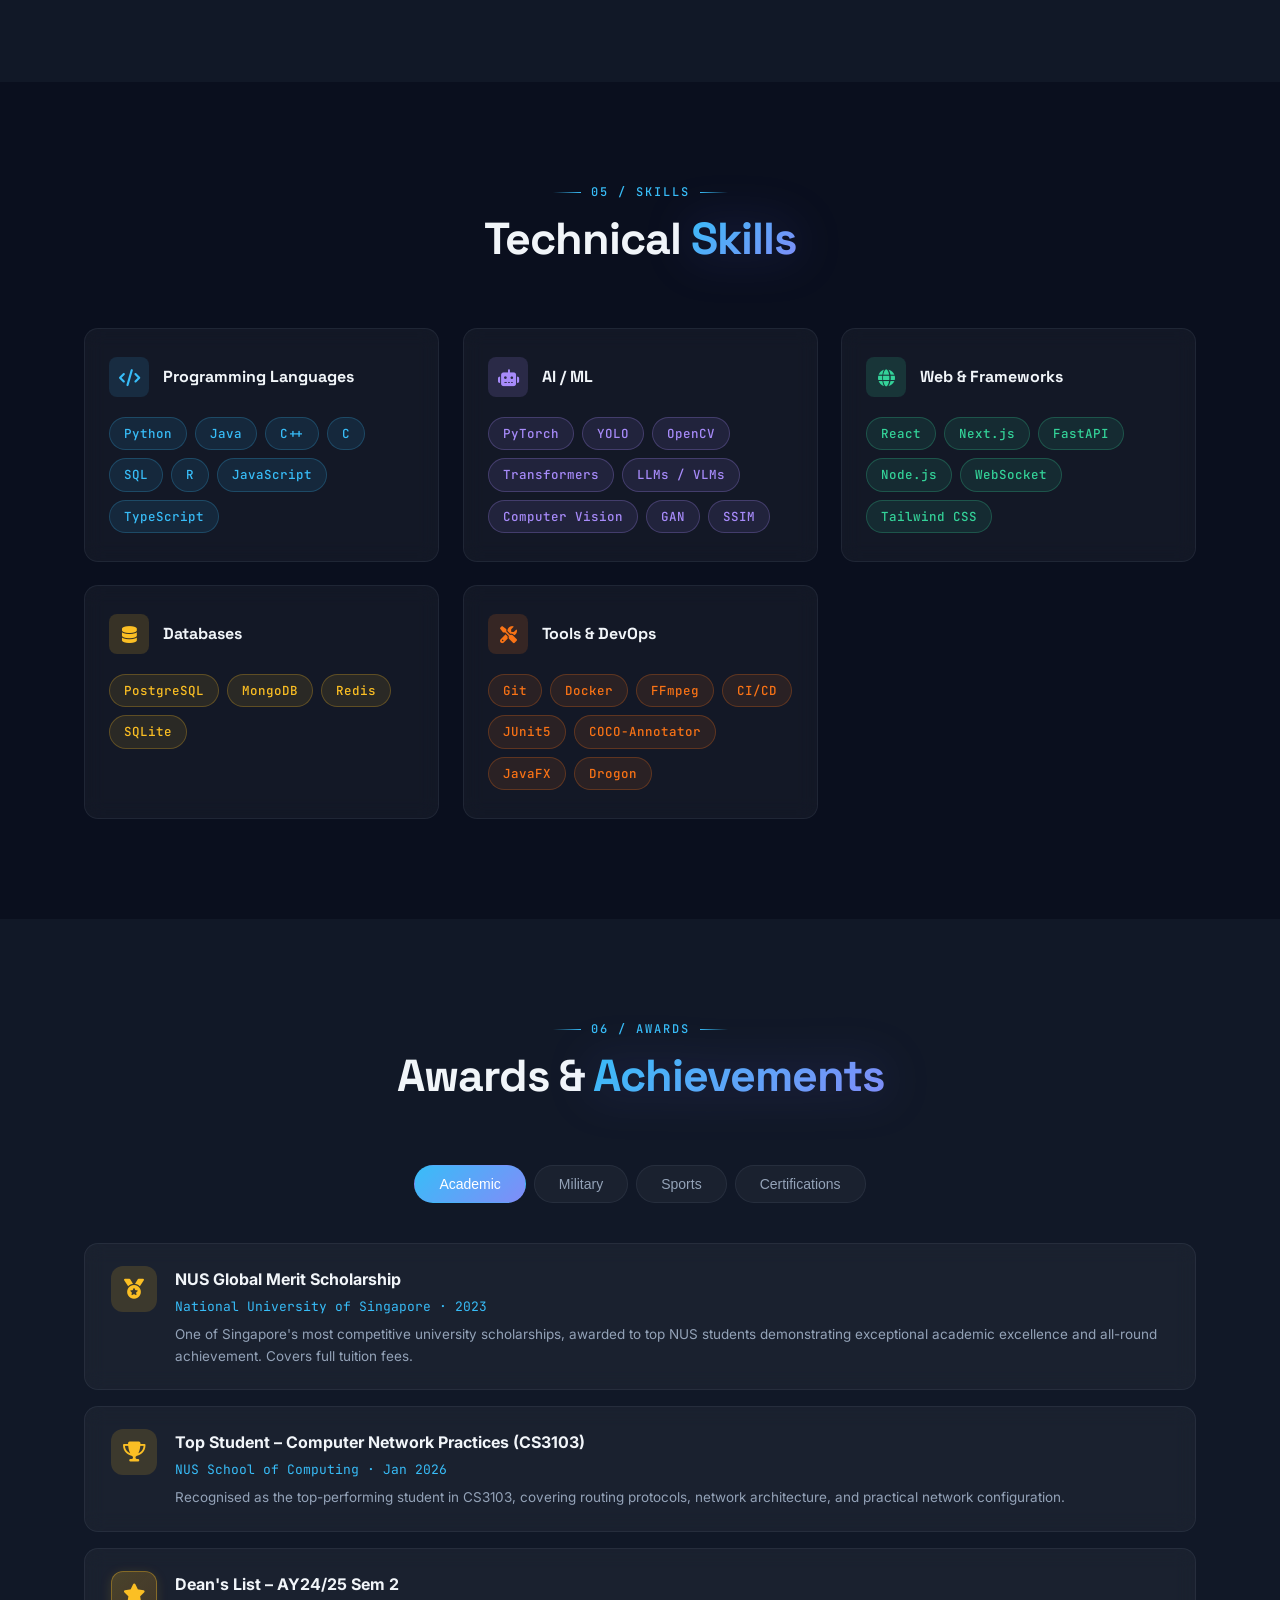
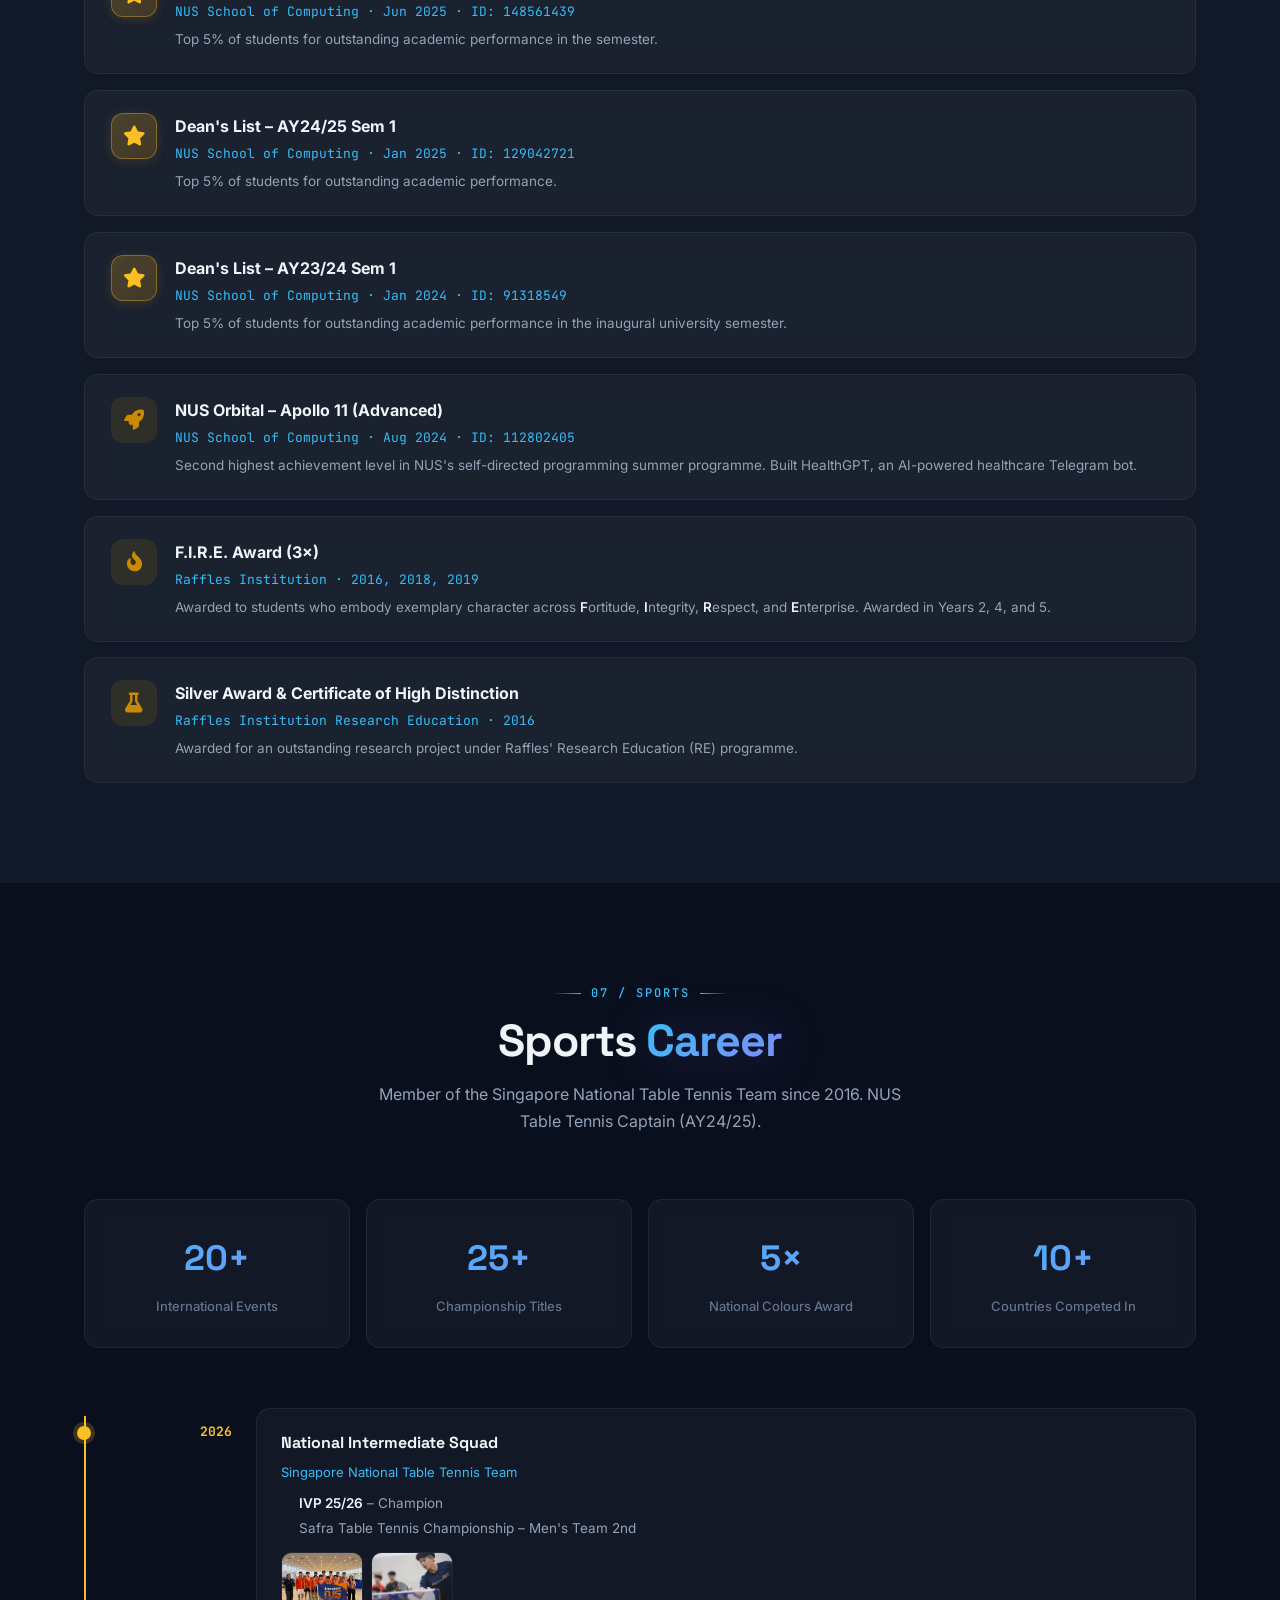
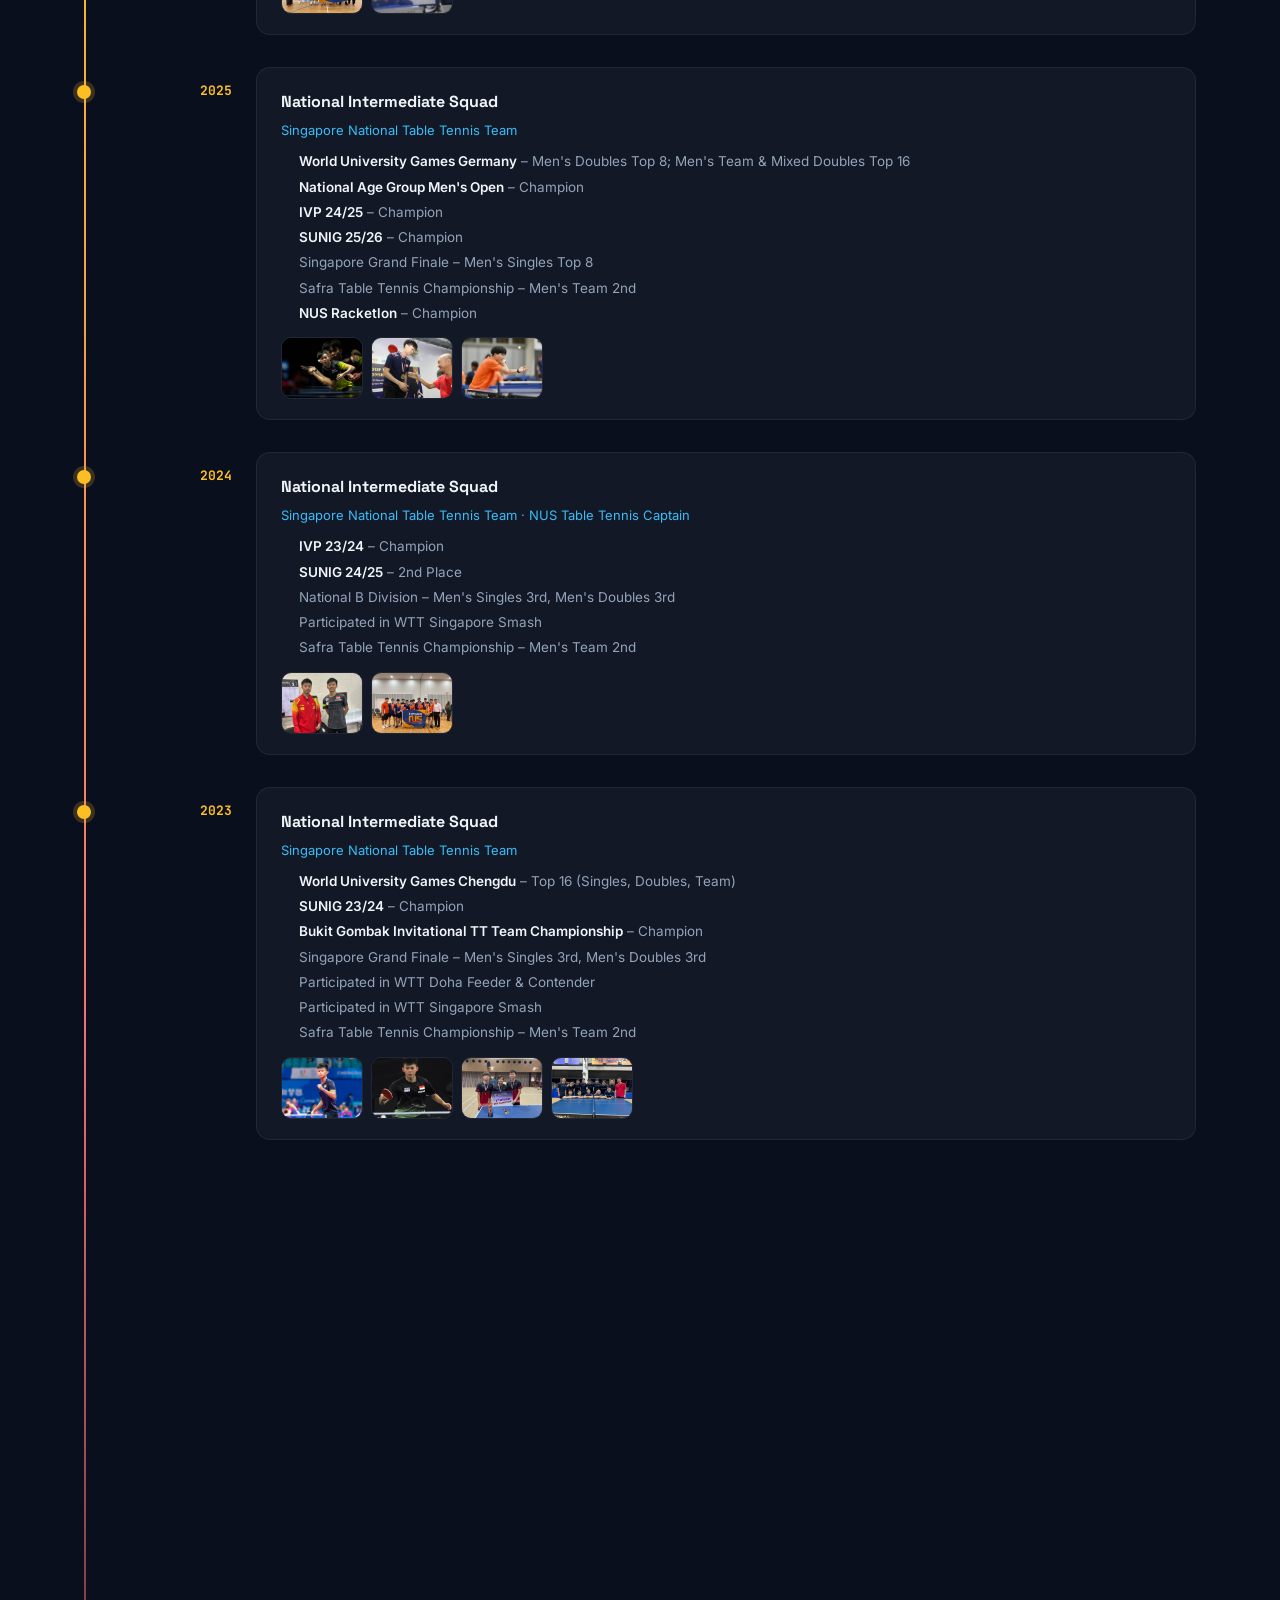
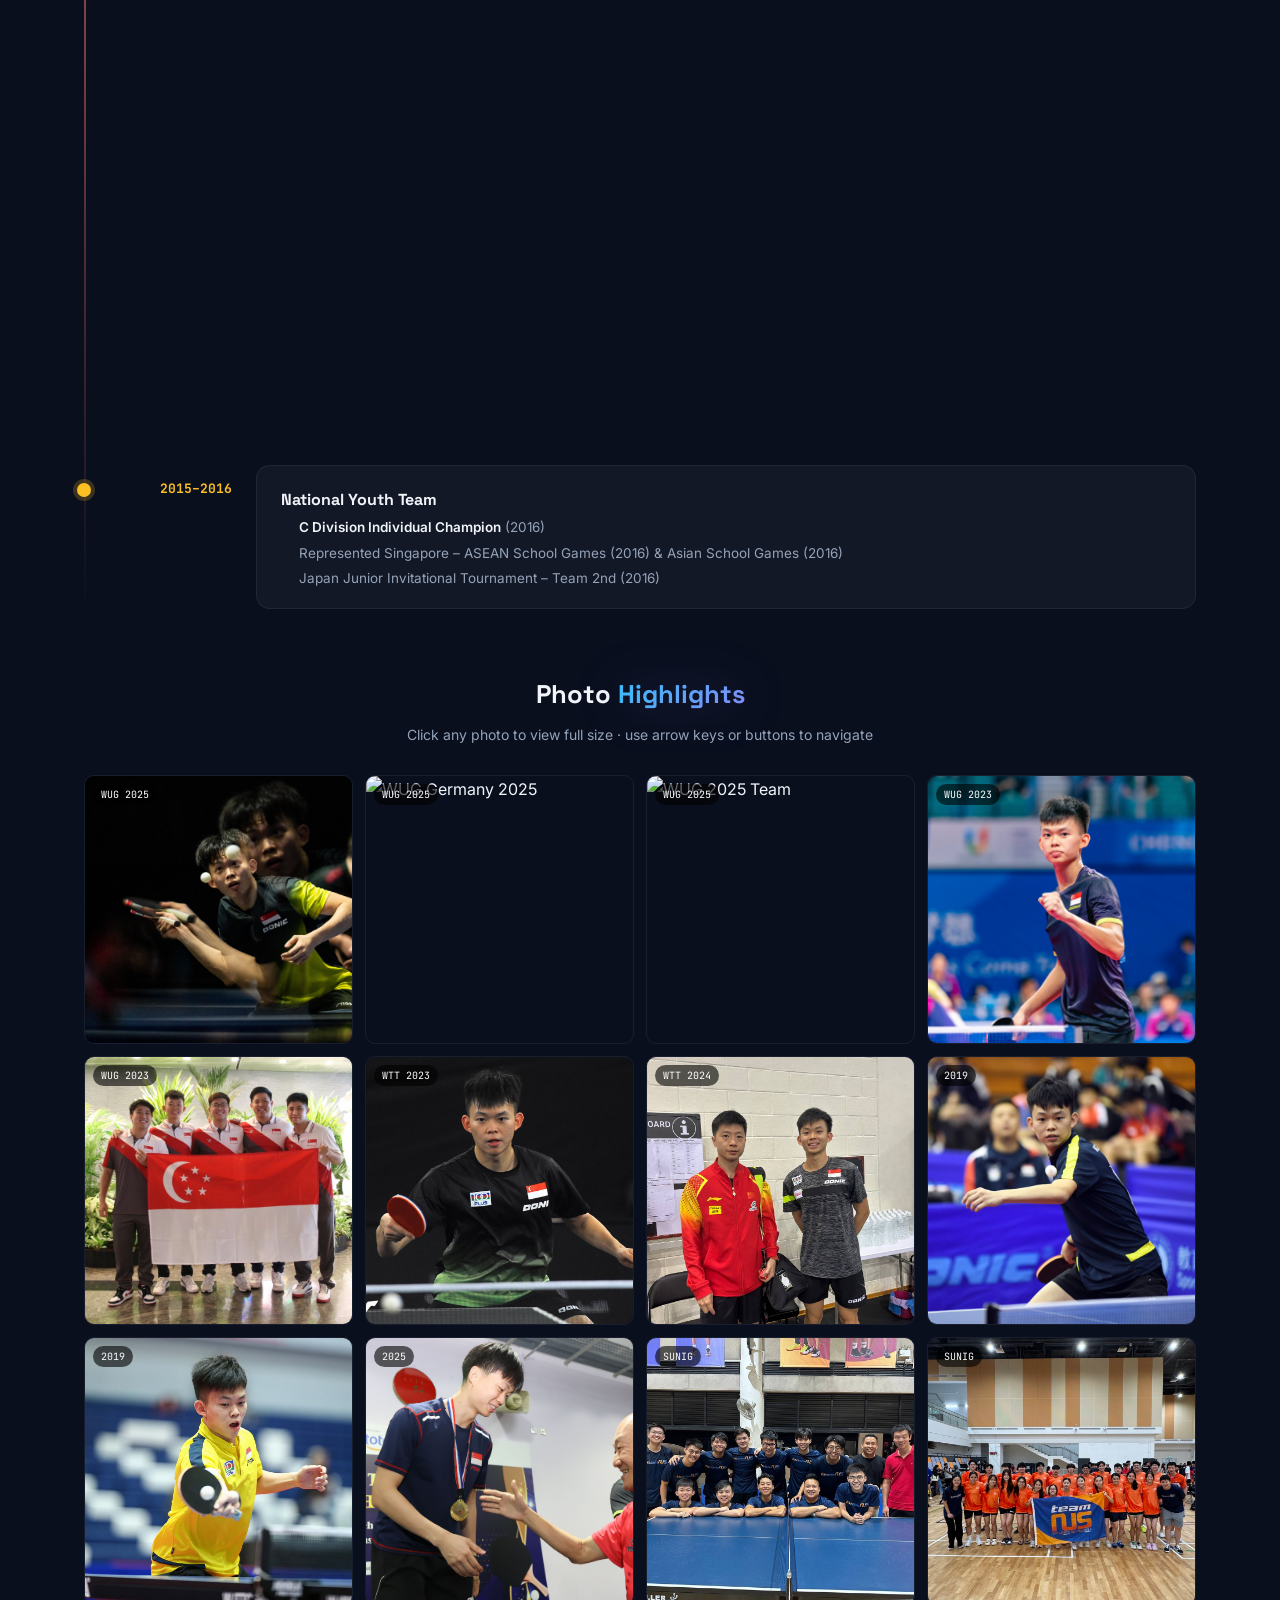
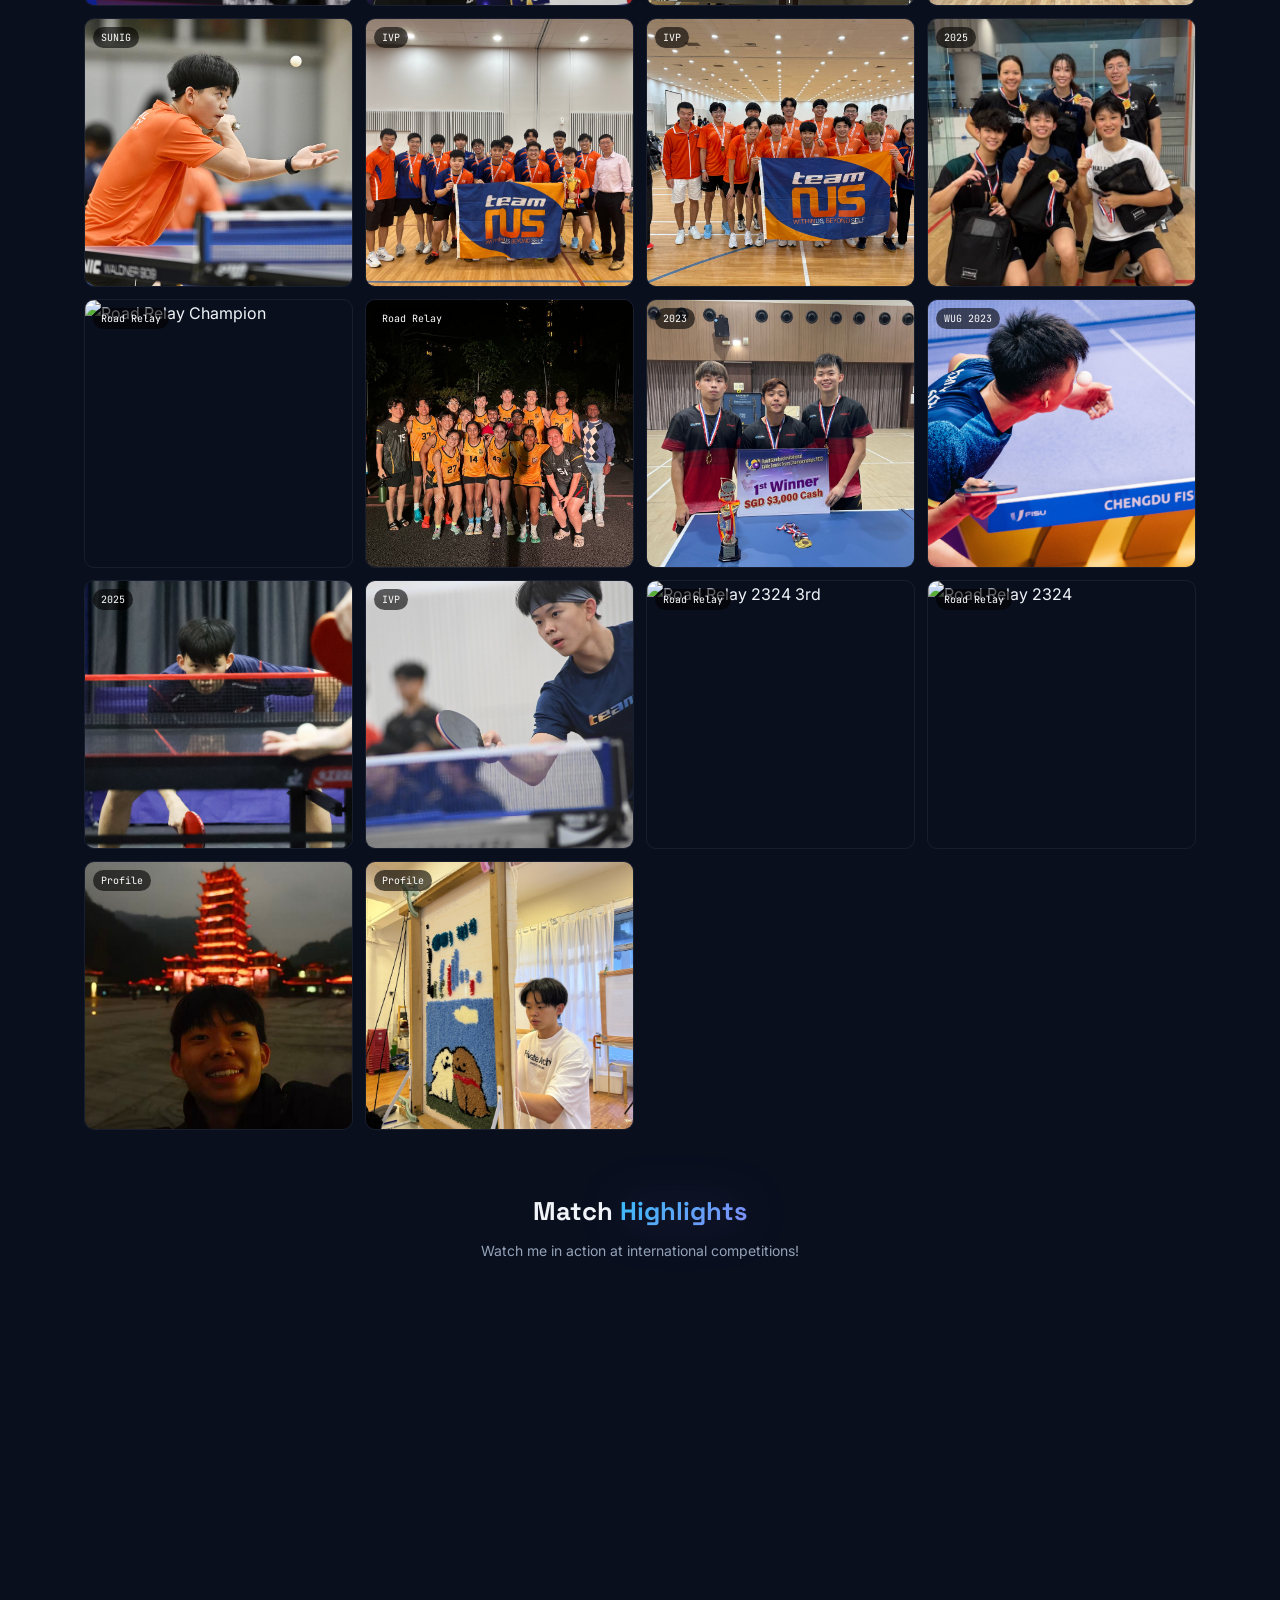
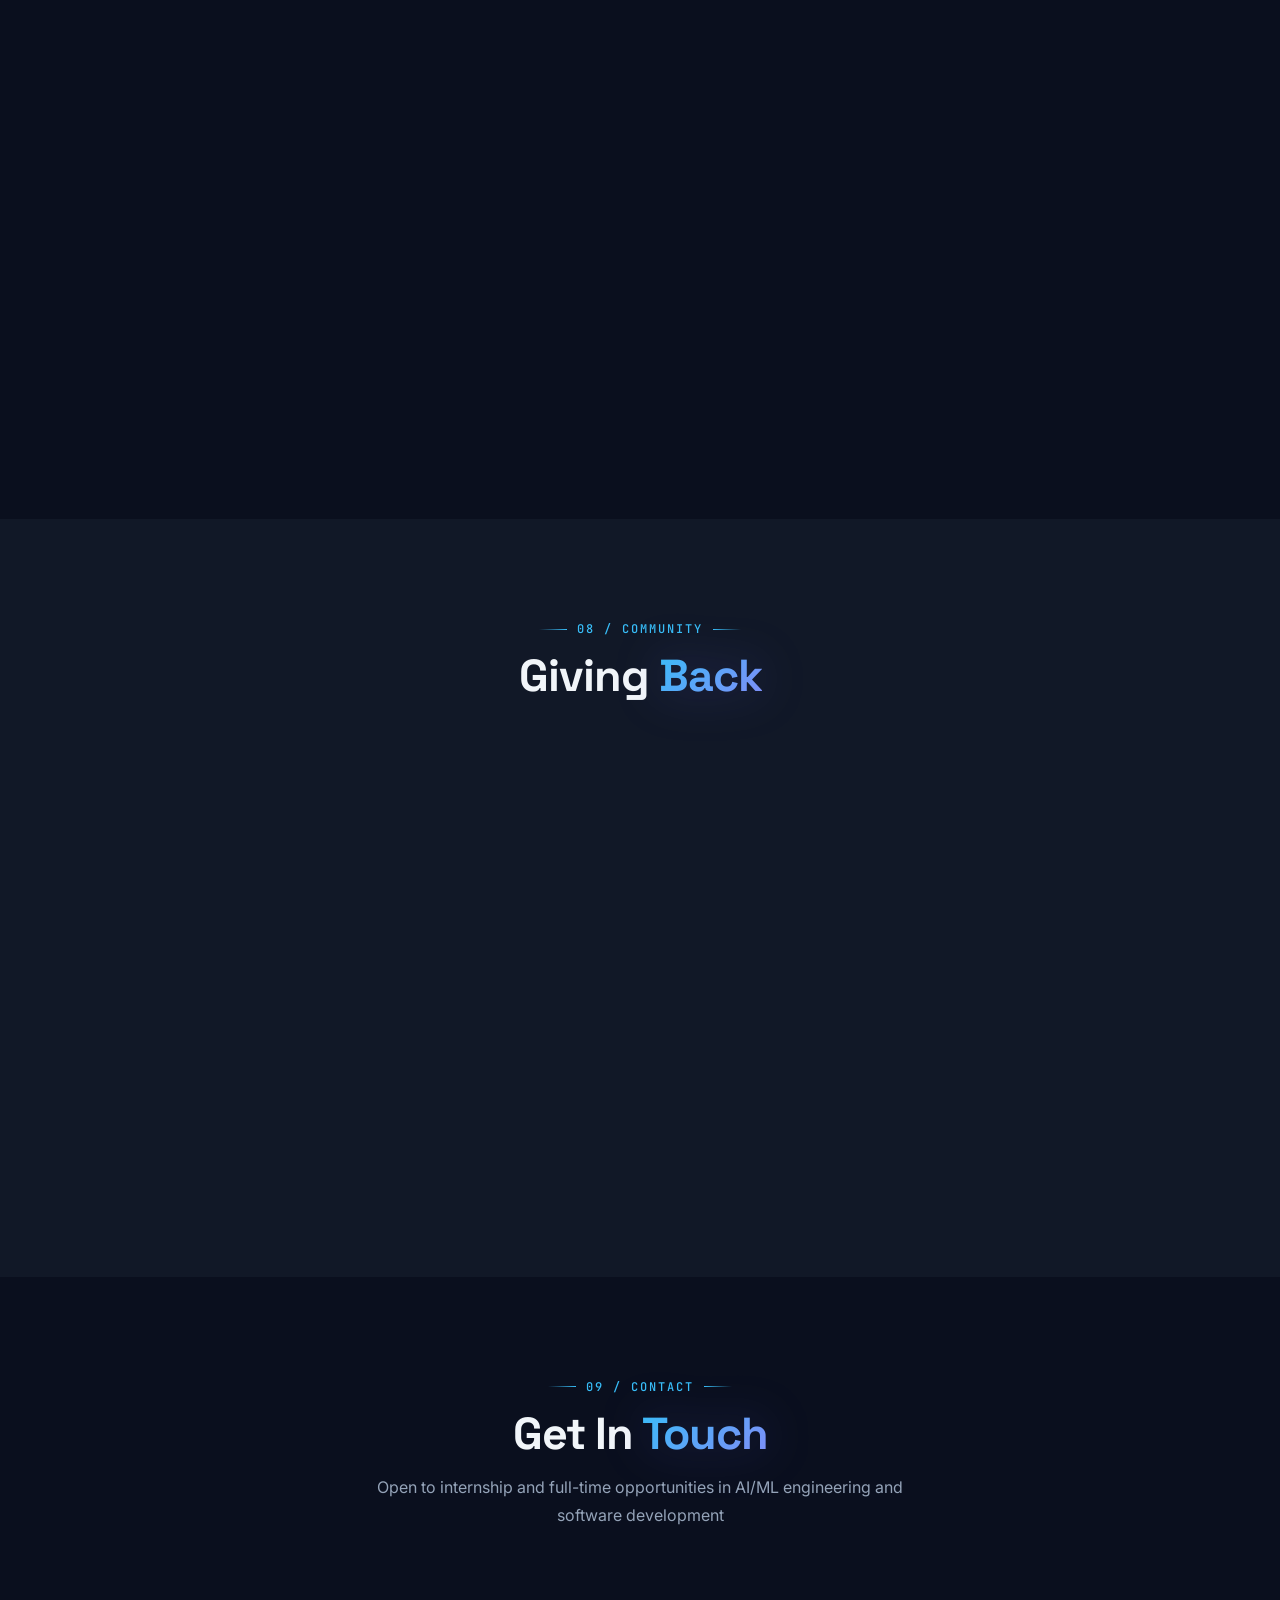
==== commit 90b5dc07: "Change Dominic to me" ====
--- a/index.html
+++ b/index.html
@@ -1234,7 +1234,7 @@
     <!-- ---- YouTube Video Highlights ---- -->
     <div class="video-header">
       <h3>Match <span class="grad-text">Highlights</span></h3>
-      <p>Watch Dominic in action at international competitions</p>
+      <p>Watch me in action at international competitions!</p>
     </div>
     <div class="video-grid">
       <div class="video-wrap reveal-up">
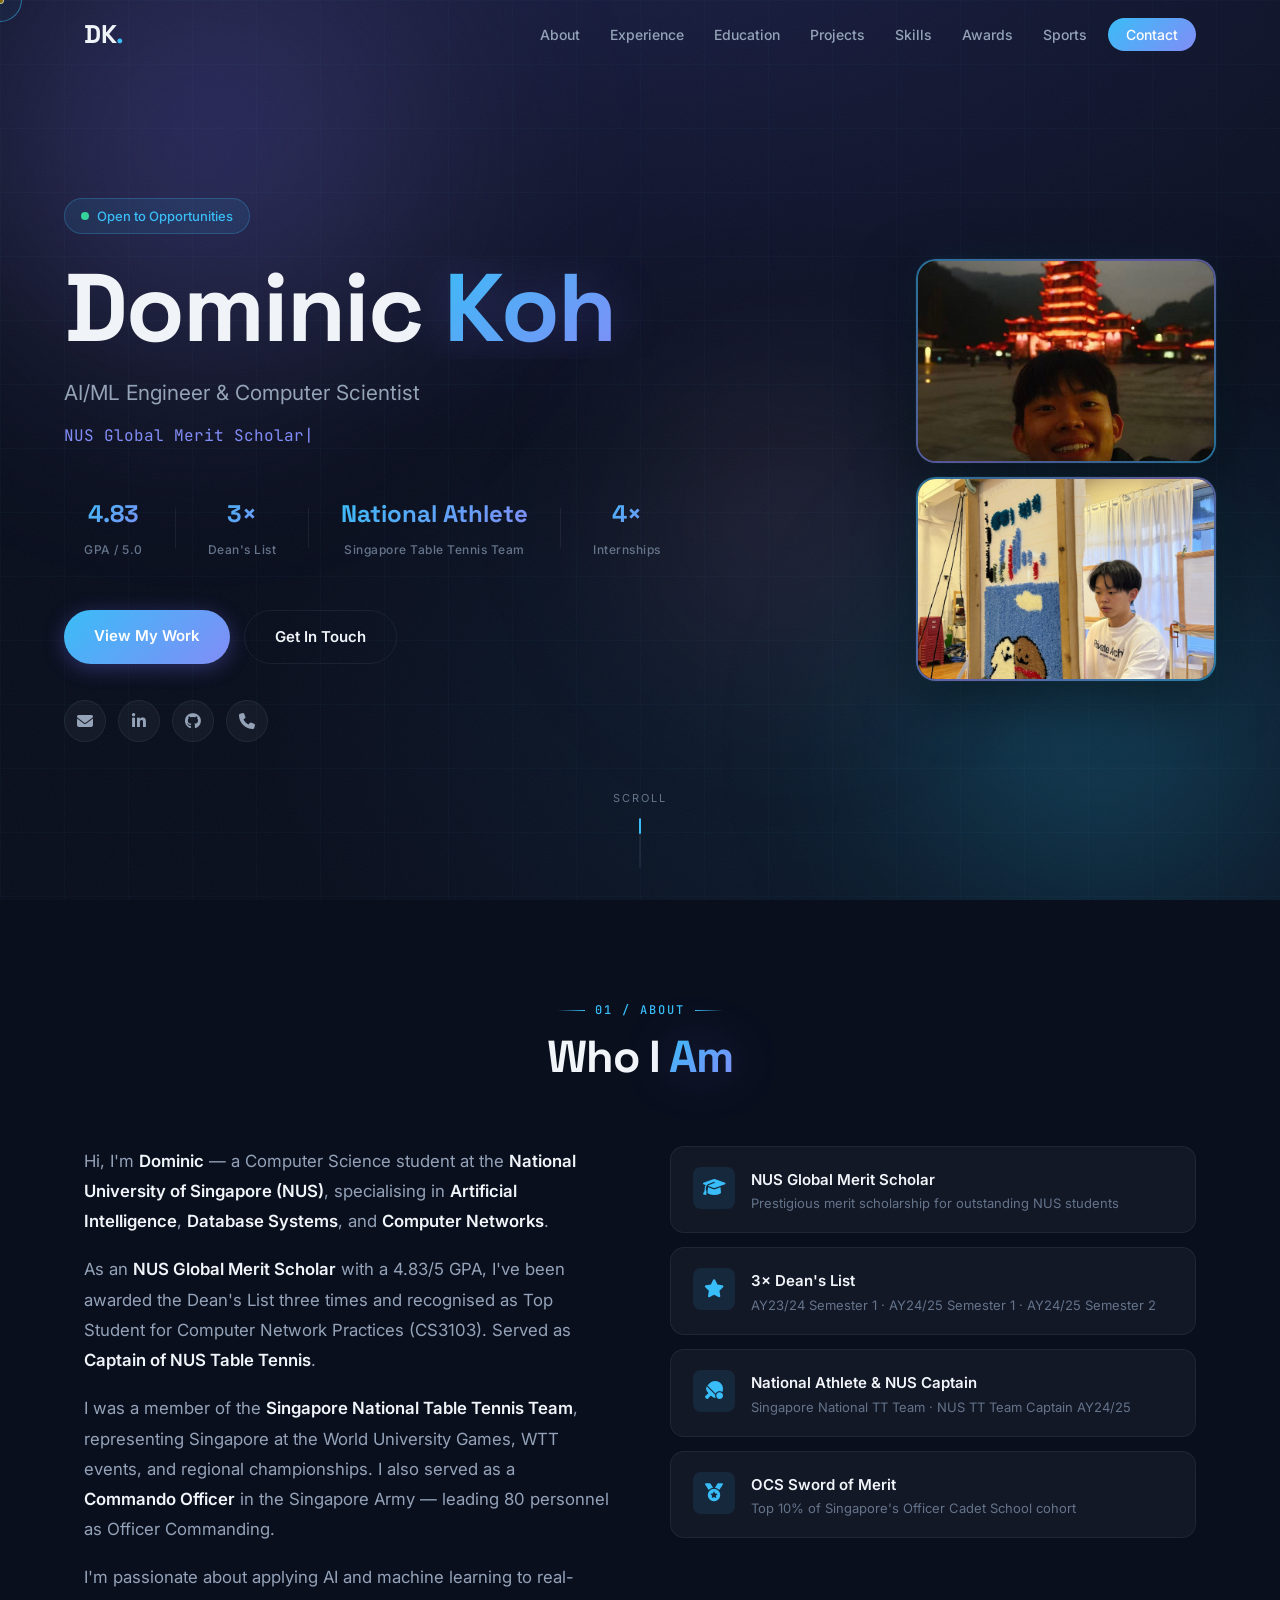
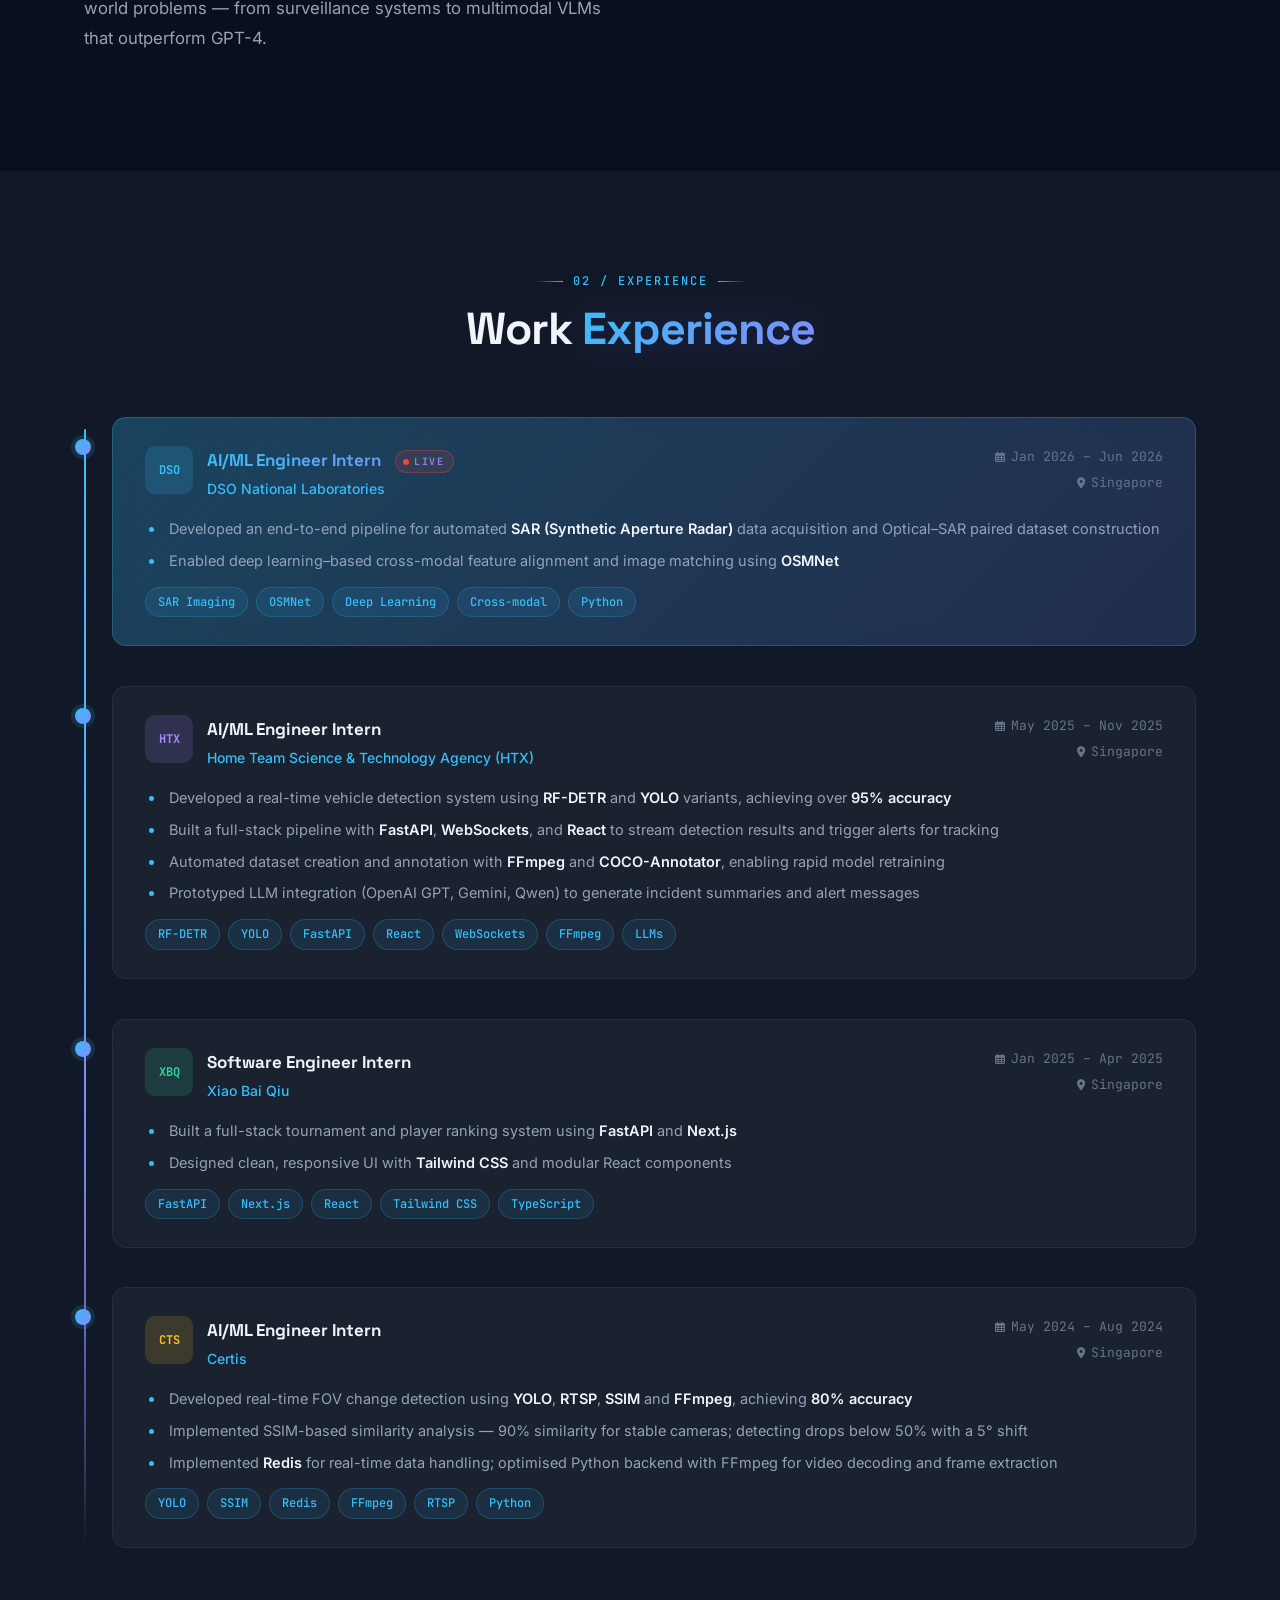
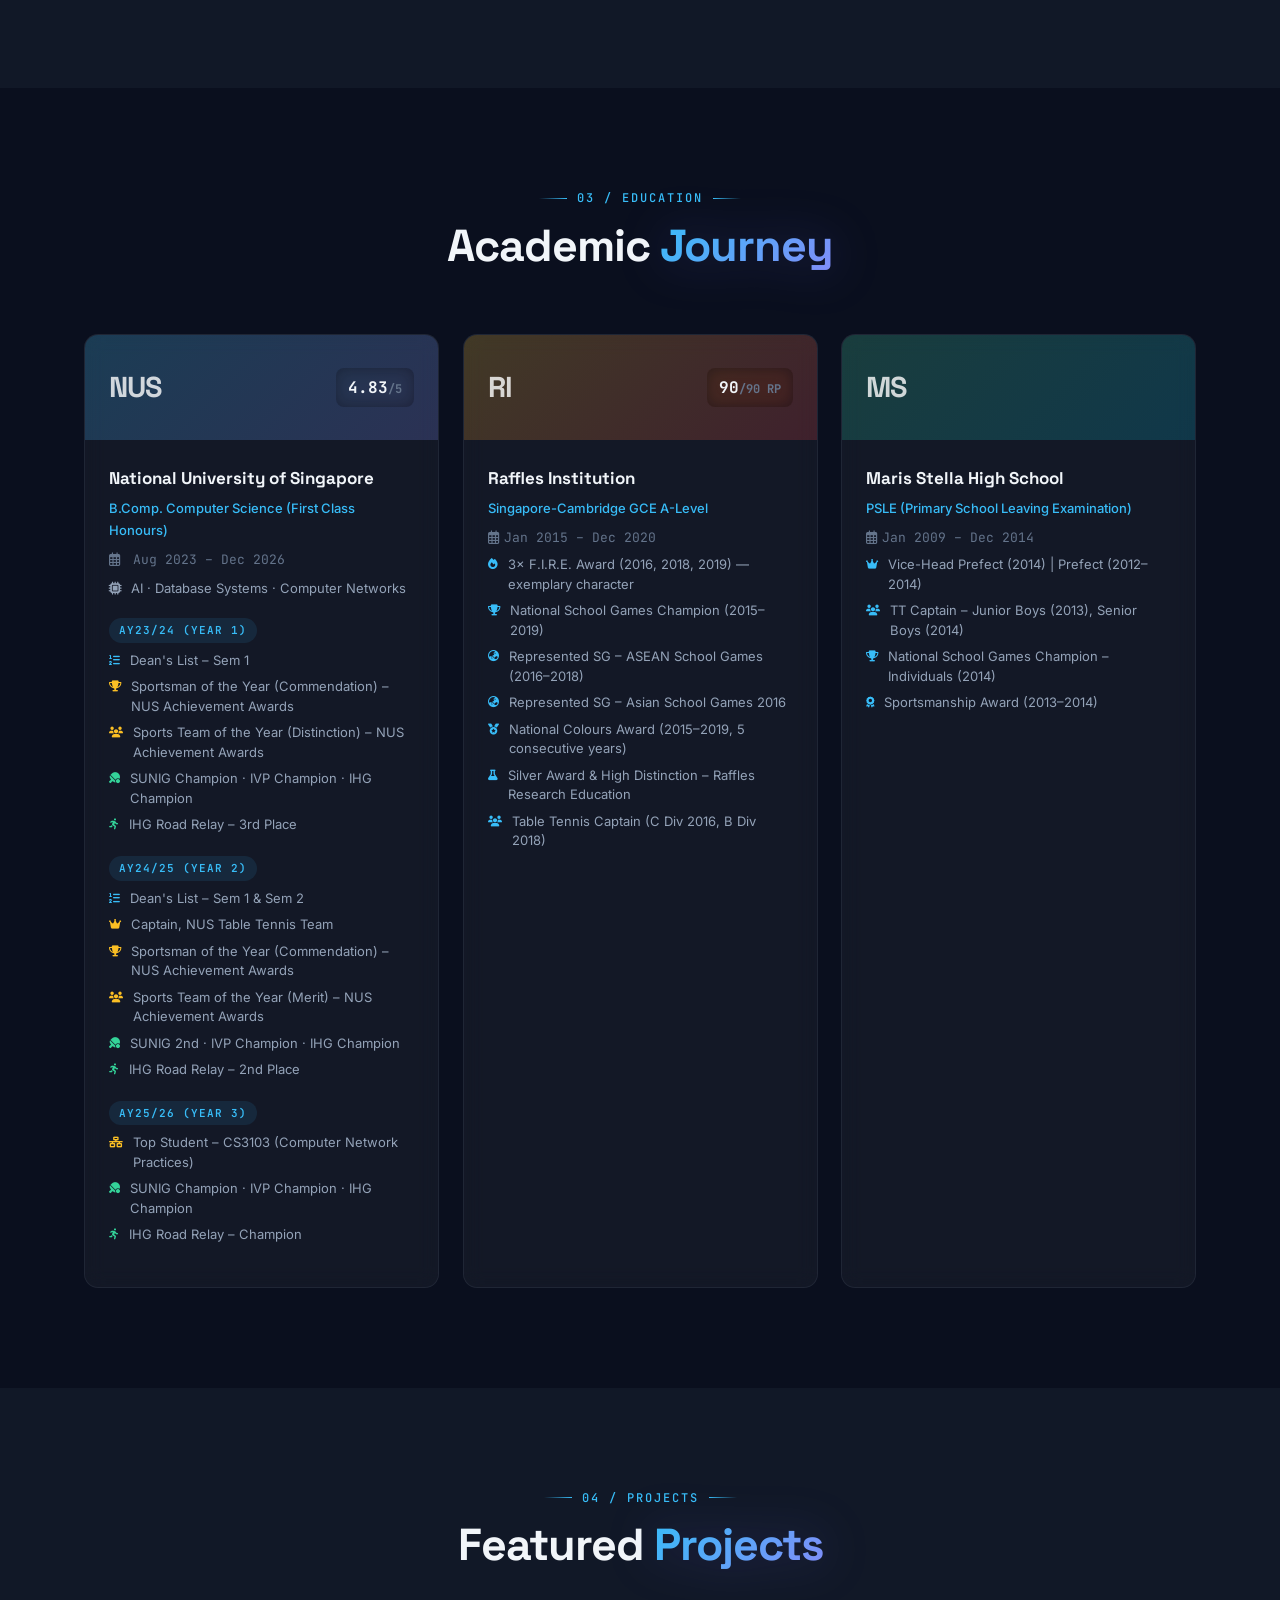
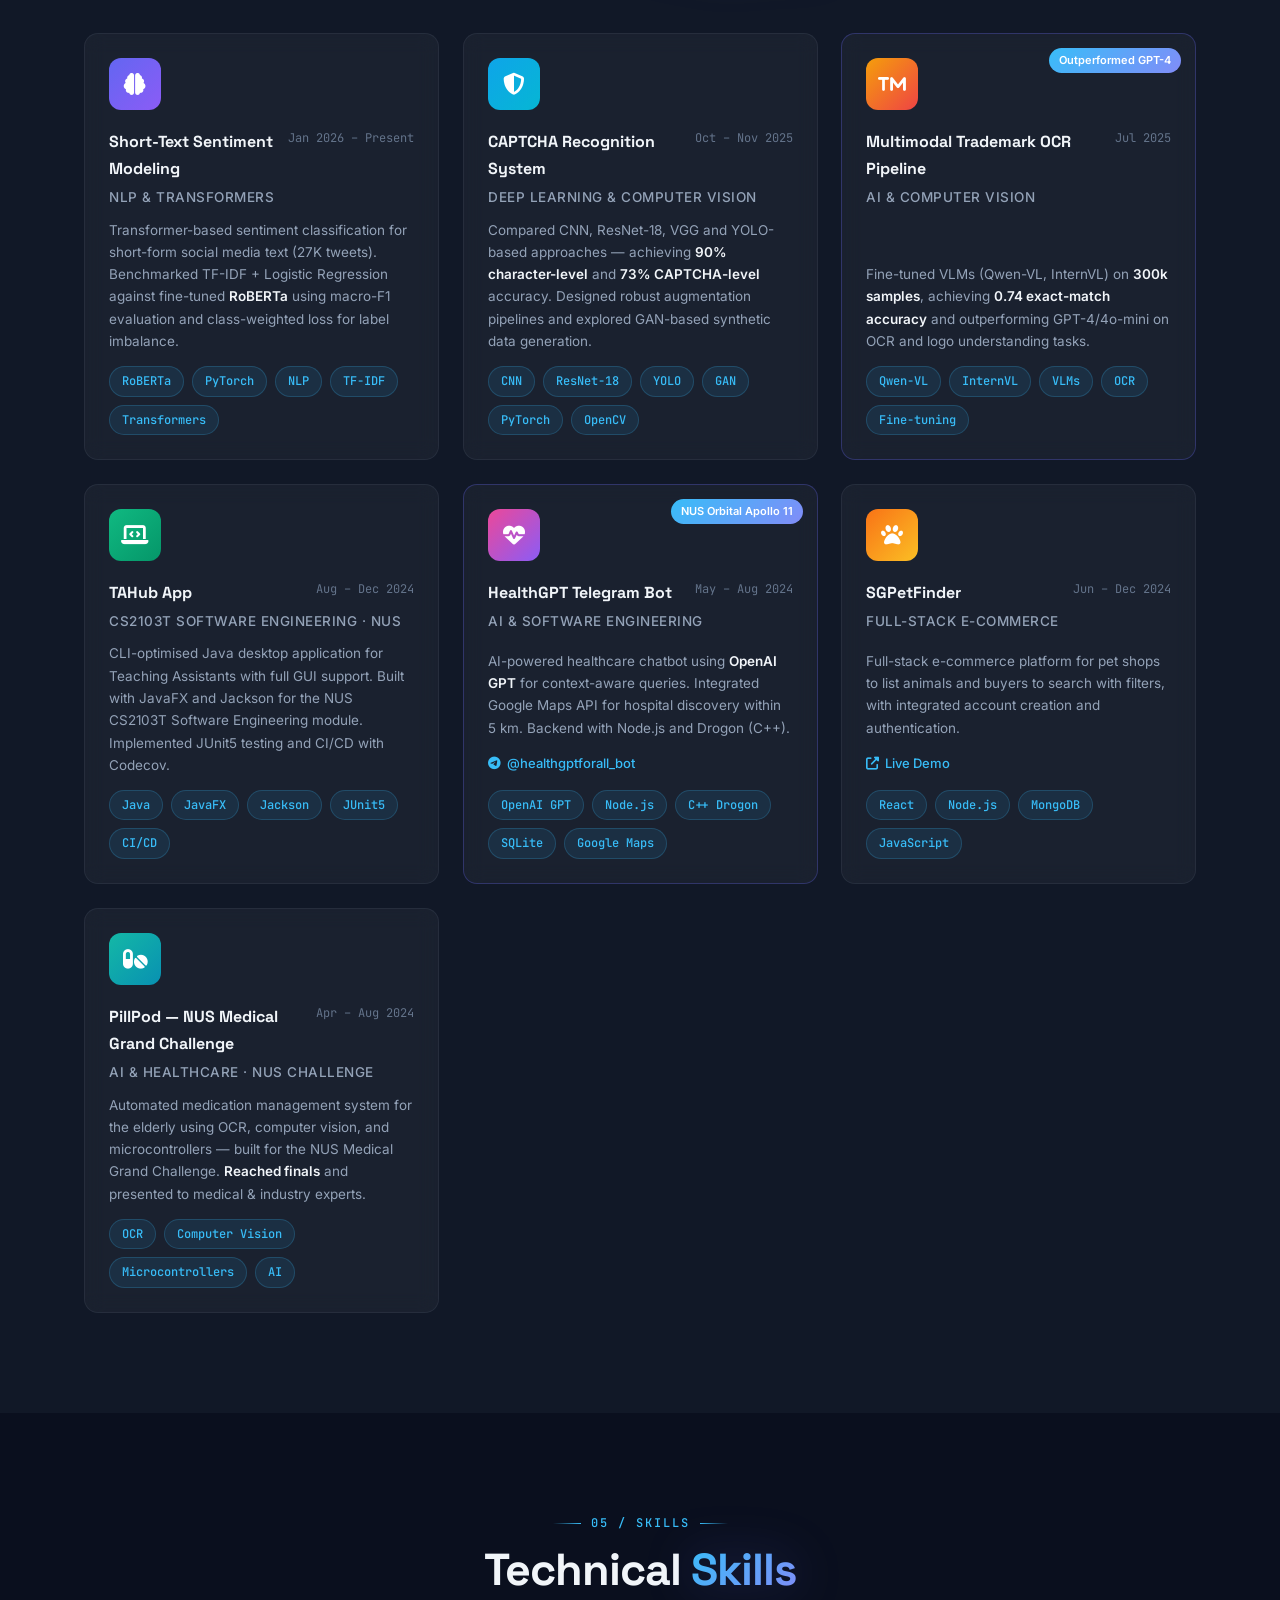
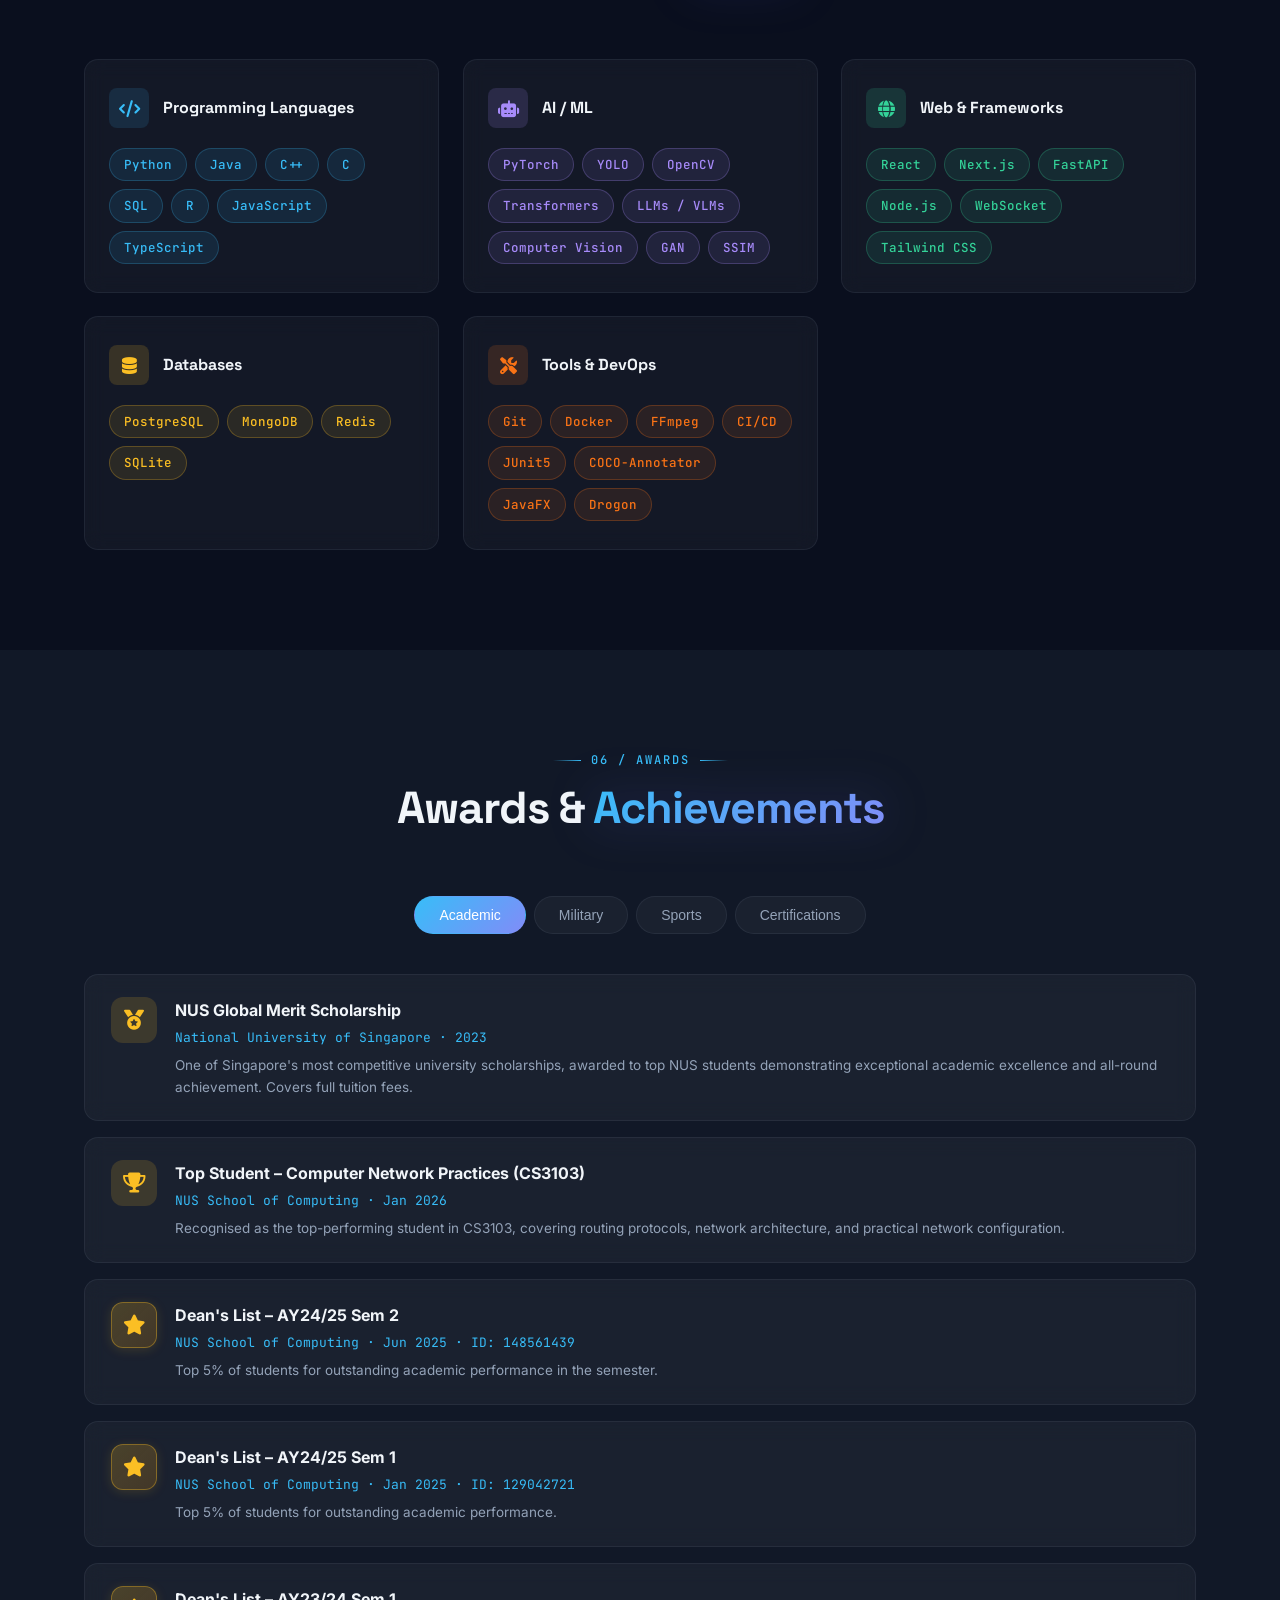
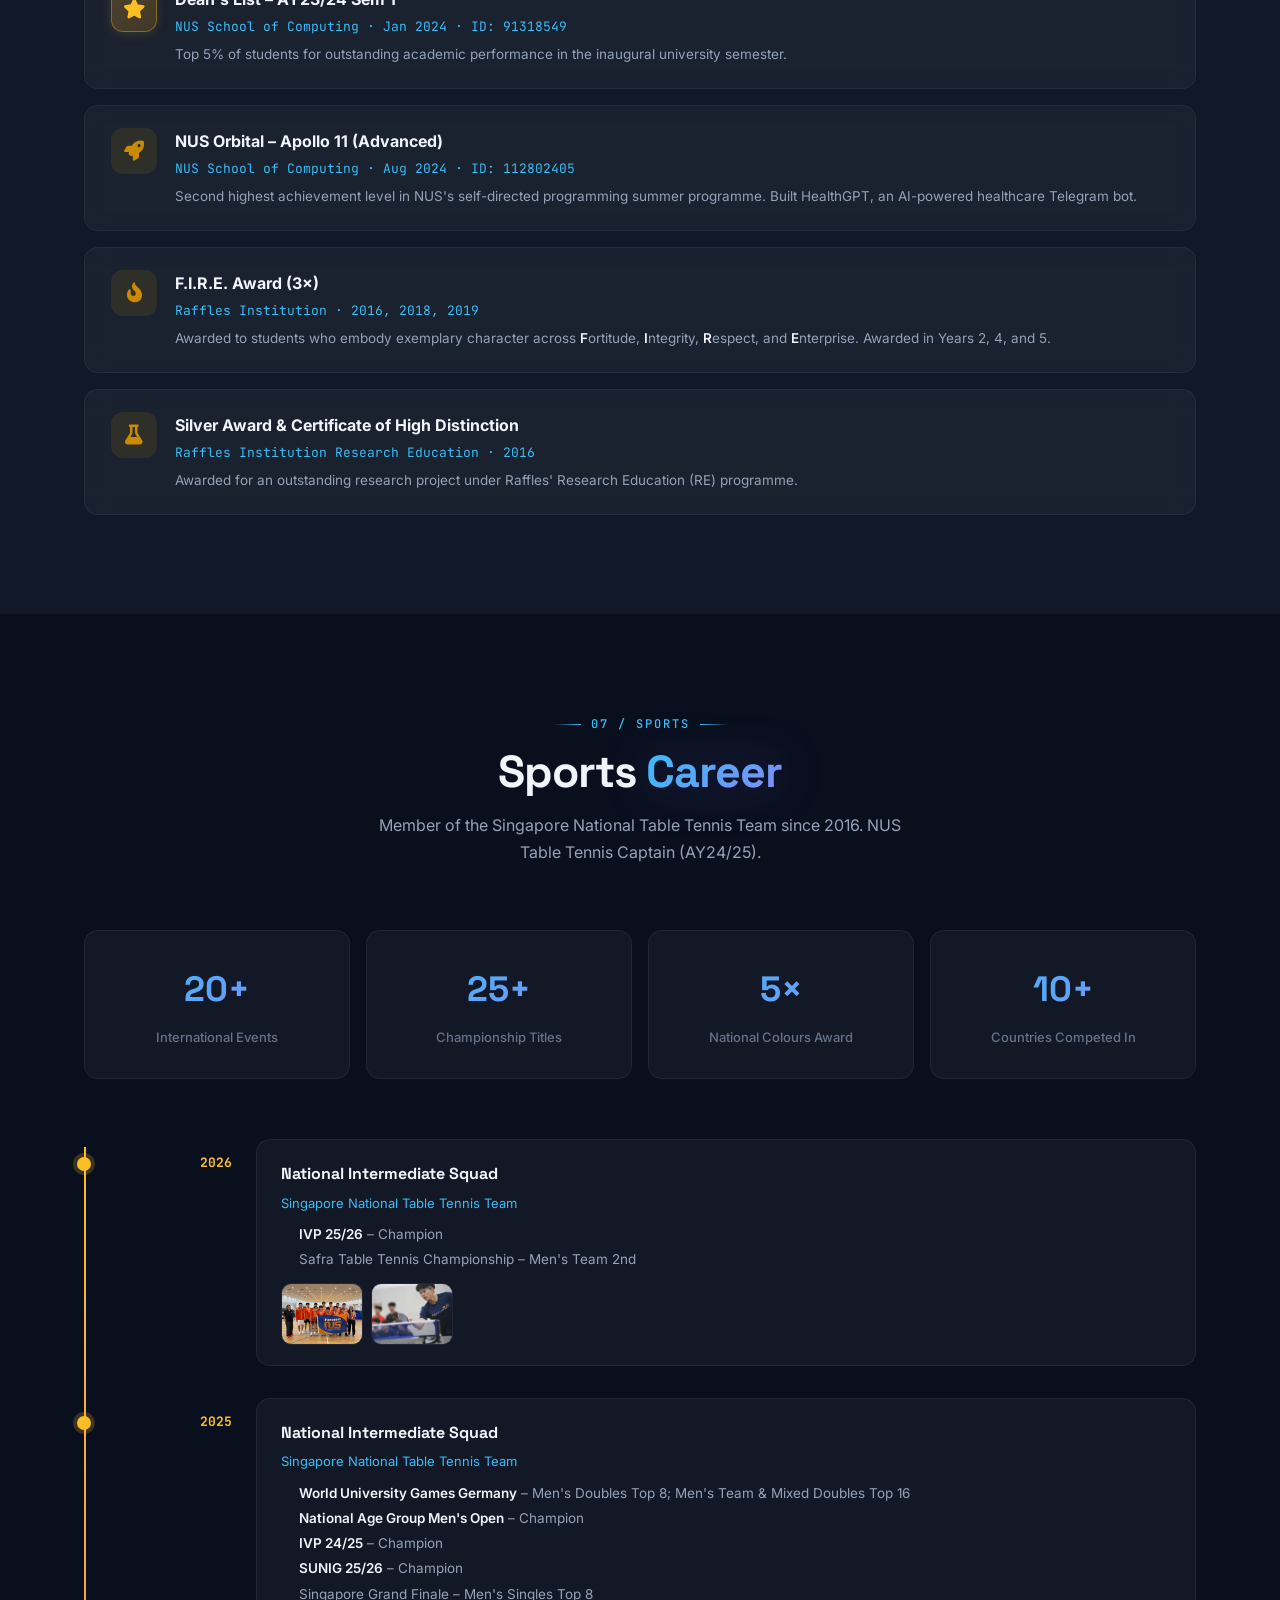
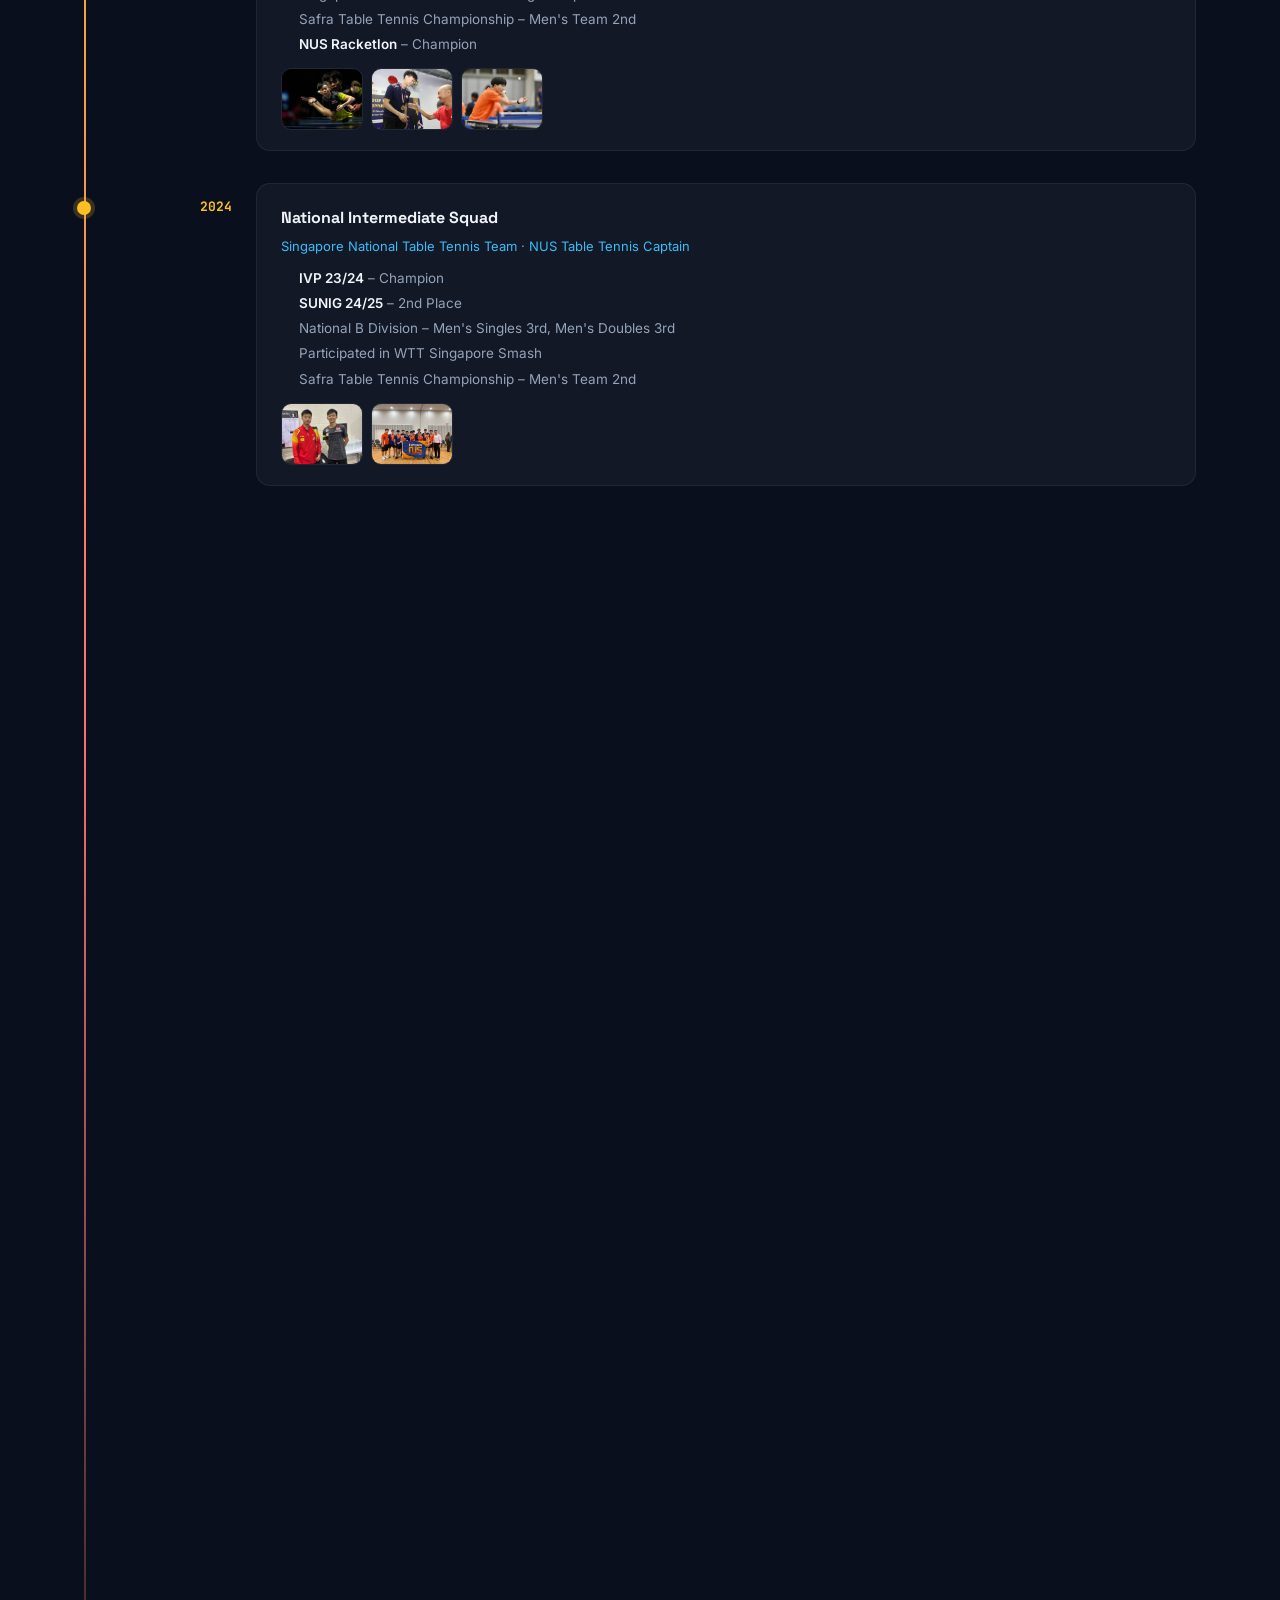
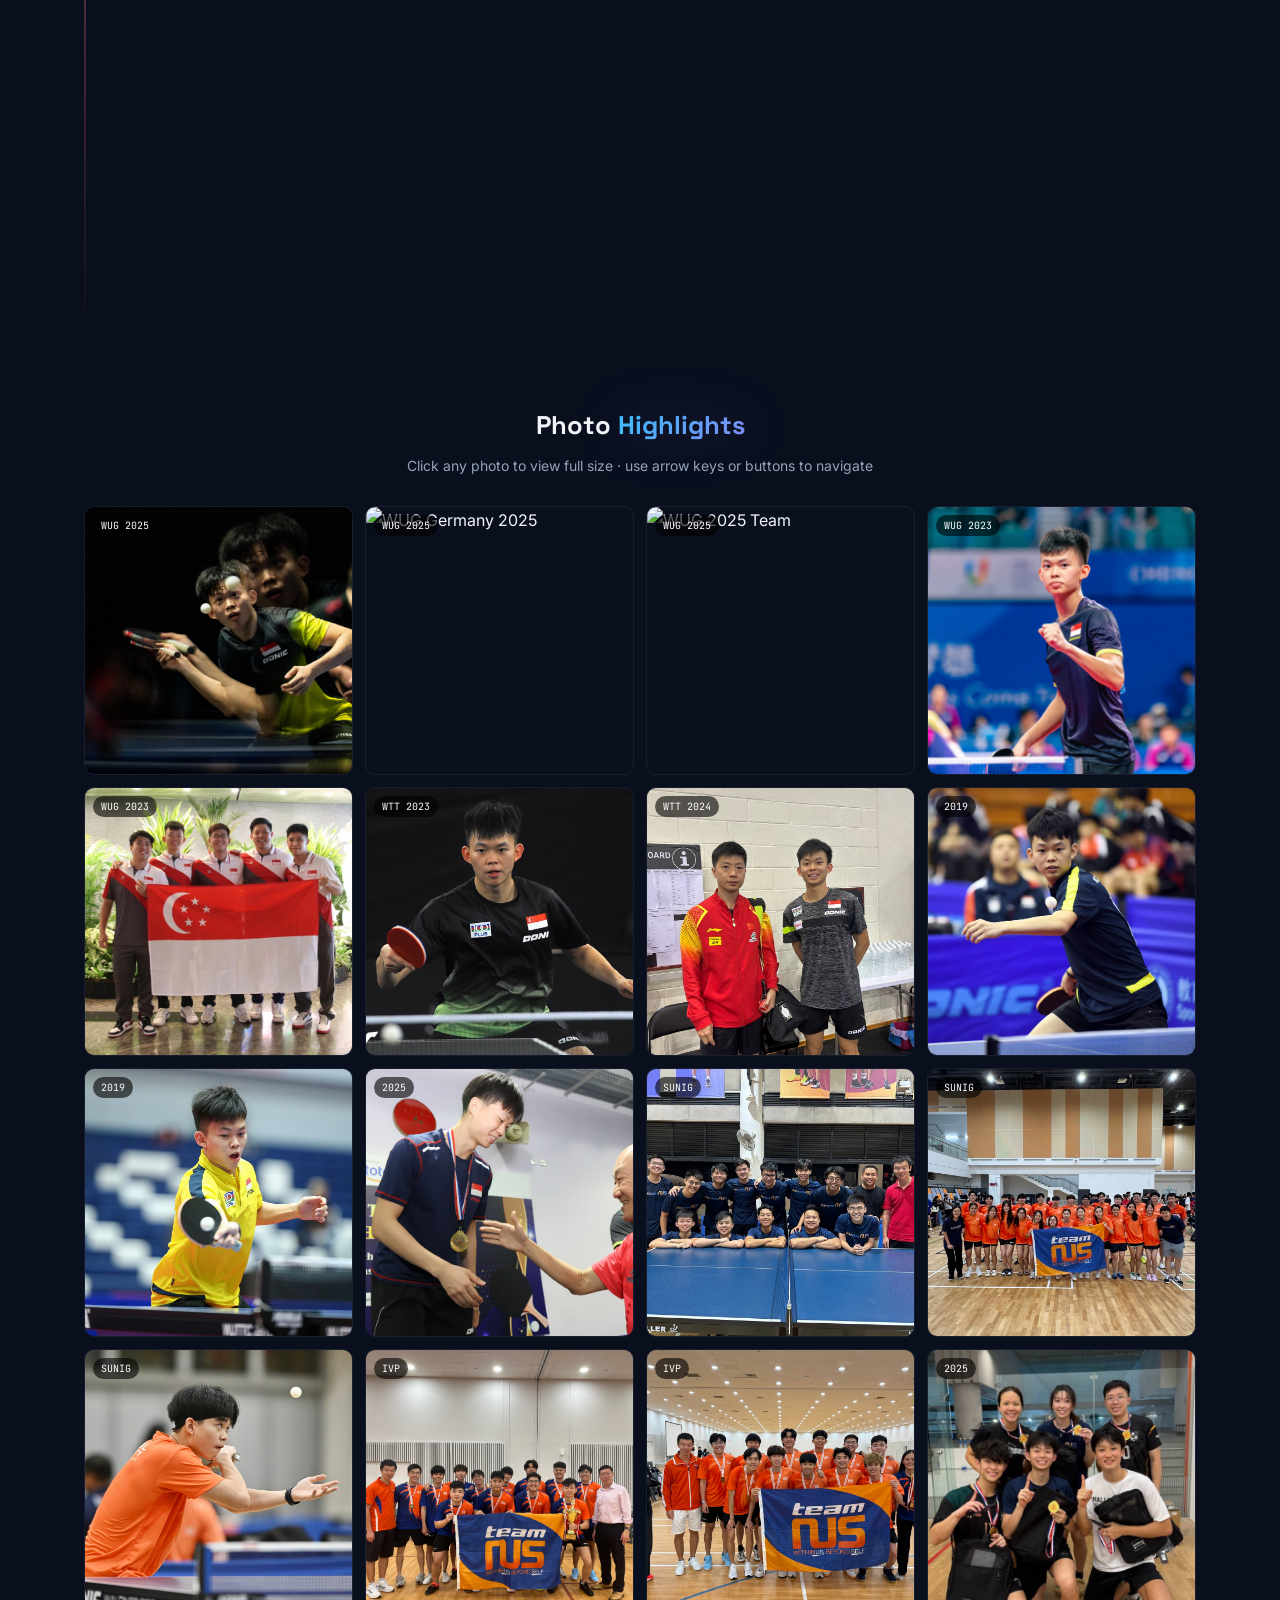
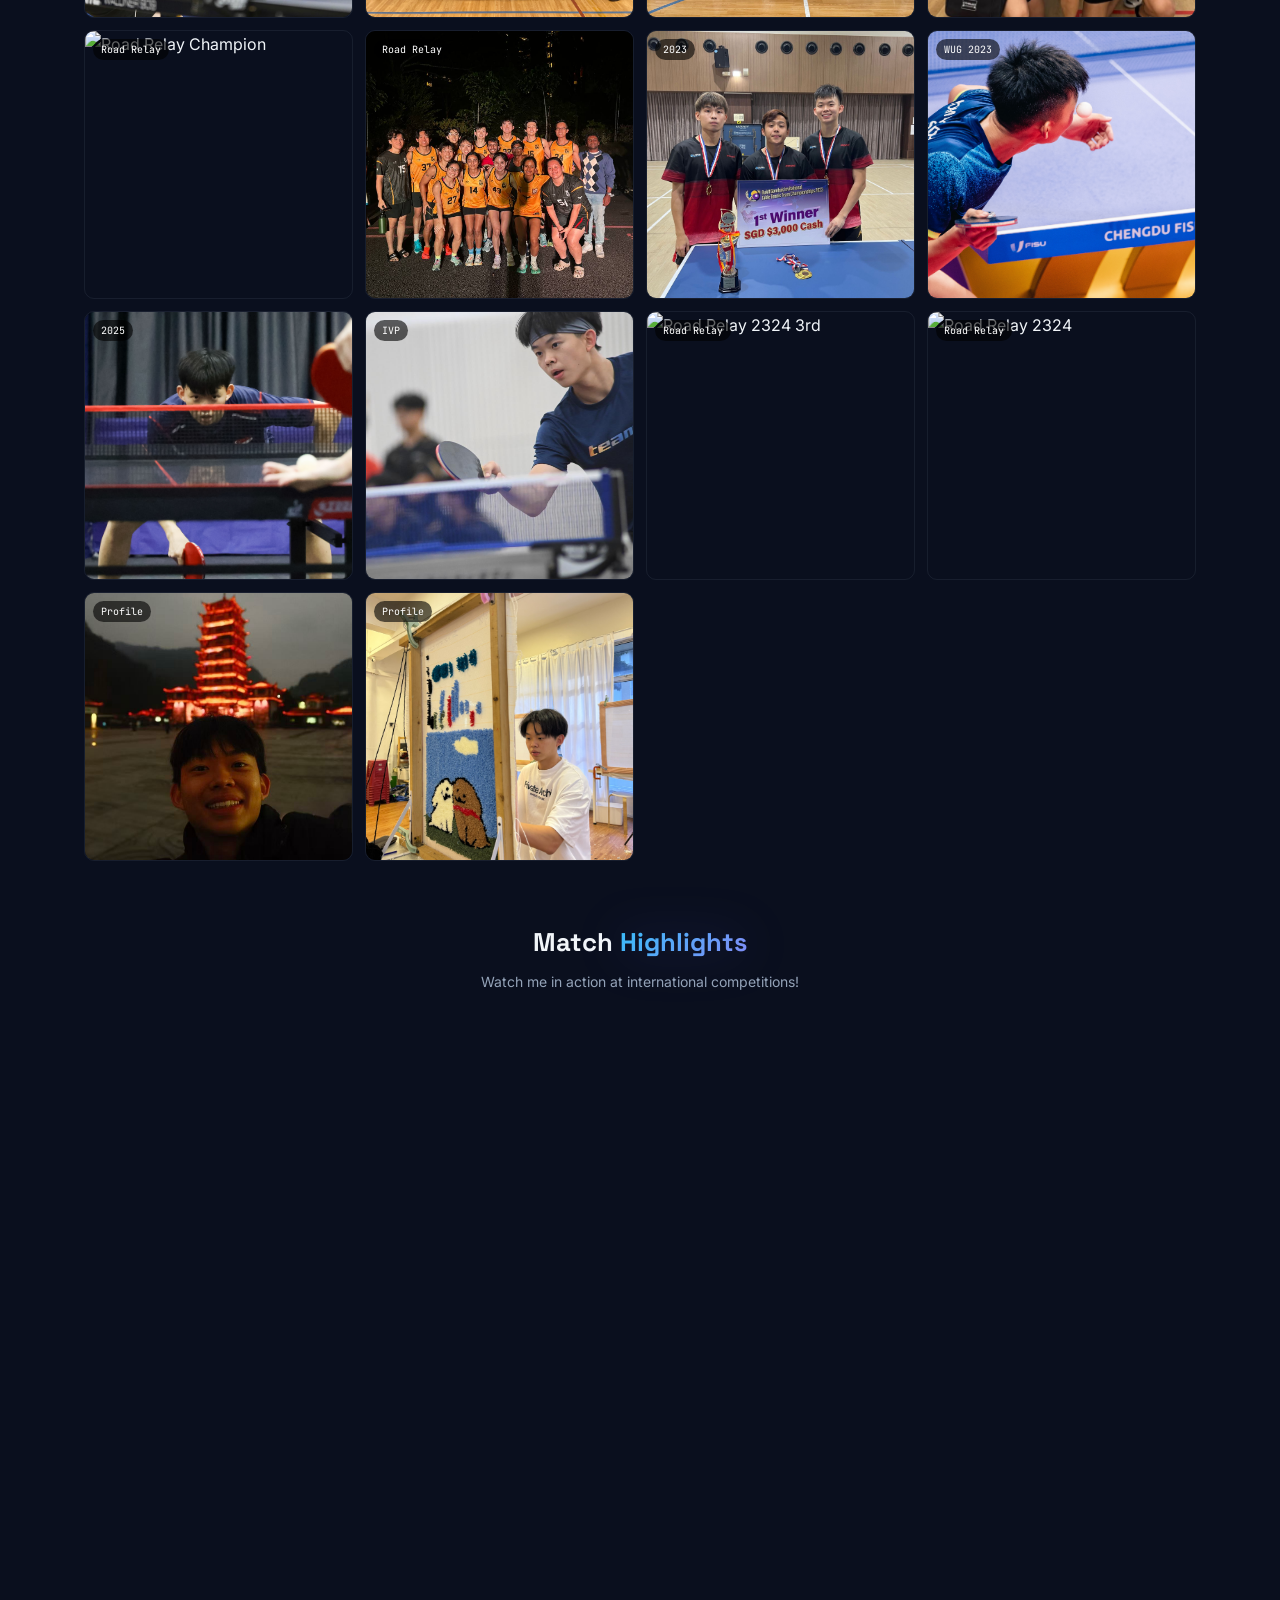
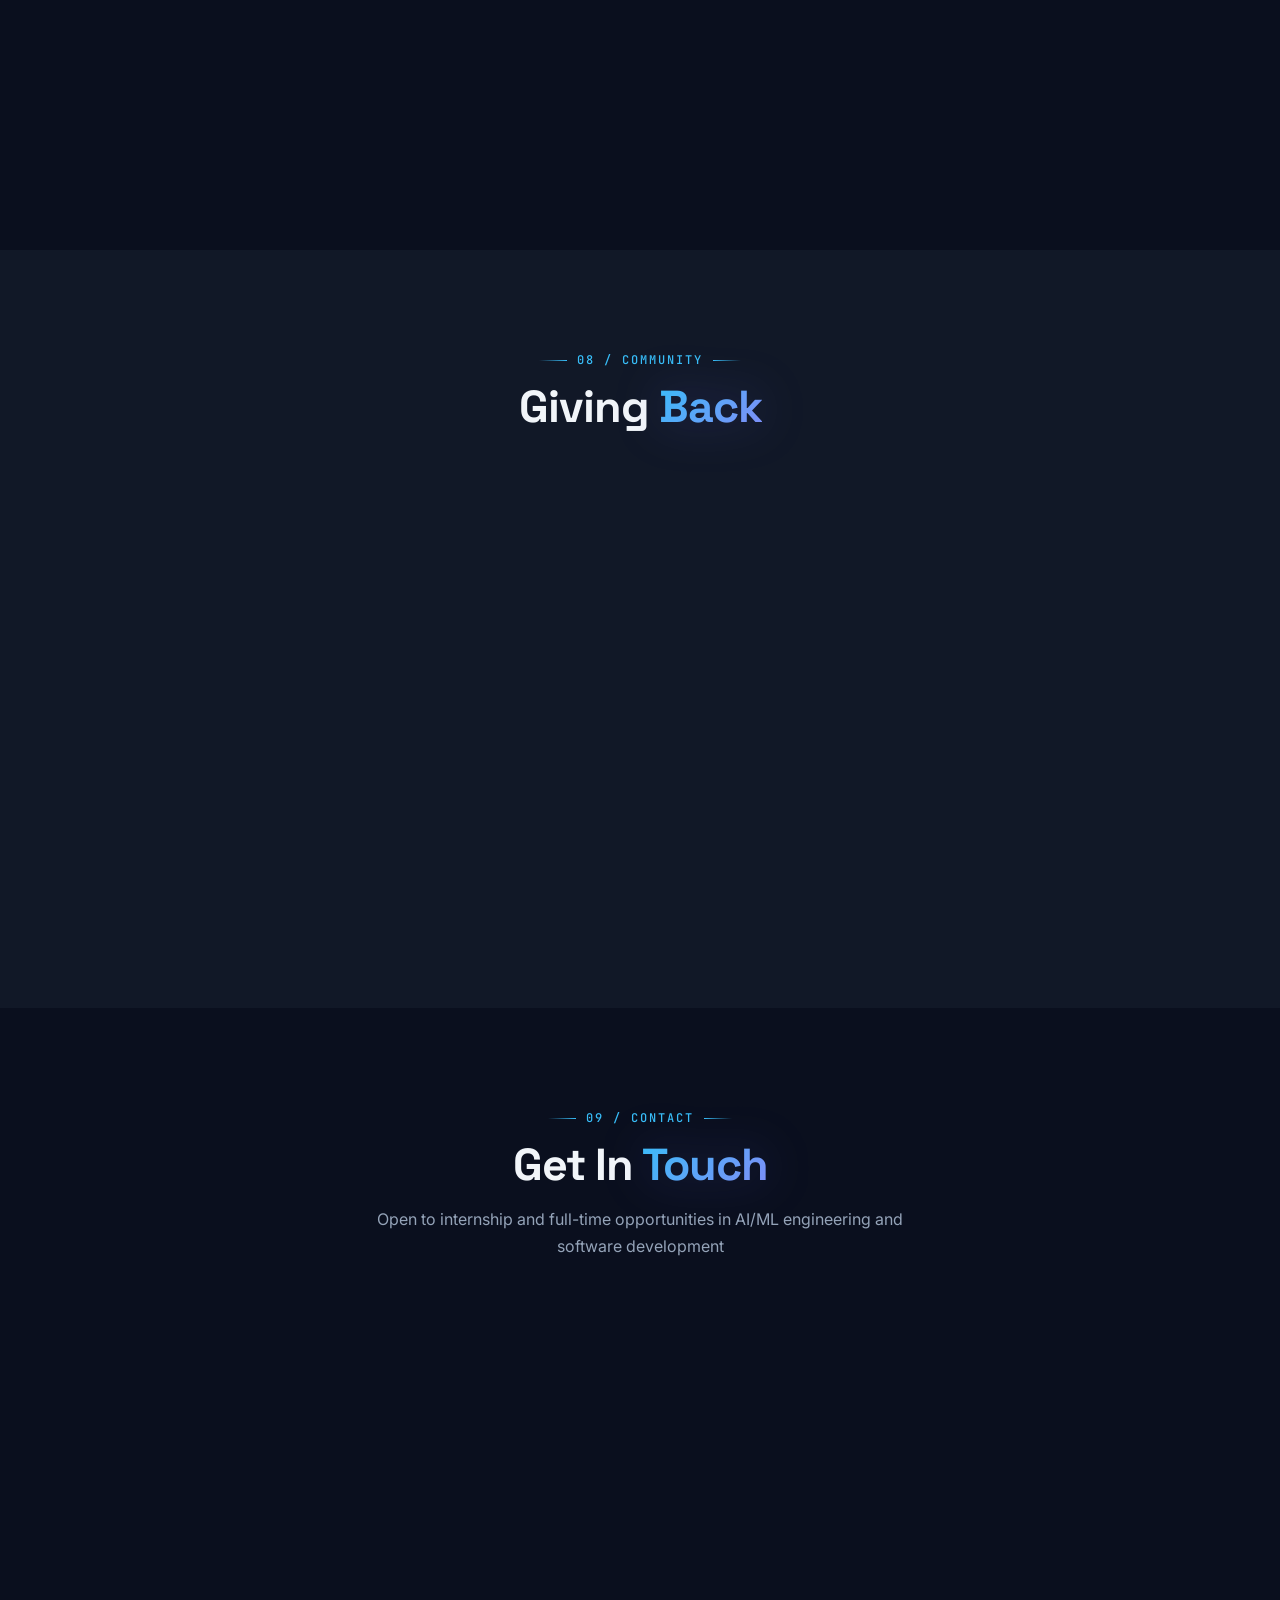
==== commit e4f8c2f3: "Remove TA from experience" ====
--- a/index.html
+++ b/index.html
@@ -214,33 +214,6 @@
           </ul>
           <div class="tag-row">
             <span>SAR Imaging</span><span>OSMNet</span><span>Deep Learning</span><span>Cross-modal</span><span>Python</span>
-          </div>
-        </div>
-      </div>
-
-      <!-- NUS Teaching Assistant -->
-      <div class="tl-item reveal-up">
-        <div class="tl-dot"></div>
-        <div class="tl-card">
-          <div class="tl-top">
-            <div class="tl-company-info">
-              <div class="tl-logo nus-ta-logo">NUS</div>
-              <div>
-                <h3>Teaching Assistant — CS2103T Software Engineering</h3>
-                <h4>National University of Singapore</h4>
-              </div>
-            </div>
-            <div class="tl-meta">
-              <span><i class="far fa-calendar-alt"></i> Aug 2025 – Dec 2025</span>
-              <span><i class="fas fa-location-dot"></i> Singapore</span>
-            </div>
-          </div>
-          <ul class="tl-bullets">
-            <li>Conducted weekly tutorials and guided students on software engineering principles, OOP design, and the software development lifecycle</li>
-            <li>Reviewed student pull requests, provided code feedback, and assessed project deliverables for a team-based Java project (AB3 fork)</li>
-          </ul>
-          <div class="tag-row">
-            <span>Java</span><span>Software Engineering</span><span>OOP</span><span>Code Review</span><span>Teaching</span>
           </div>
         </div>
       </div>
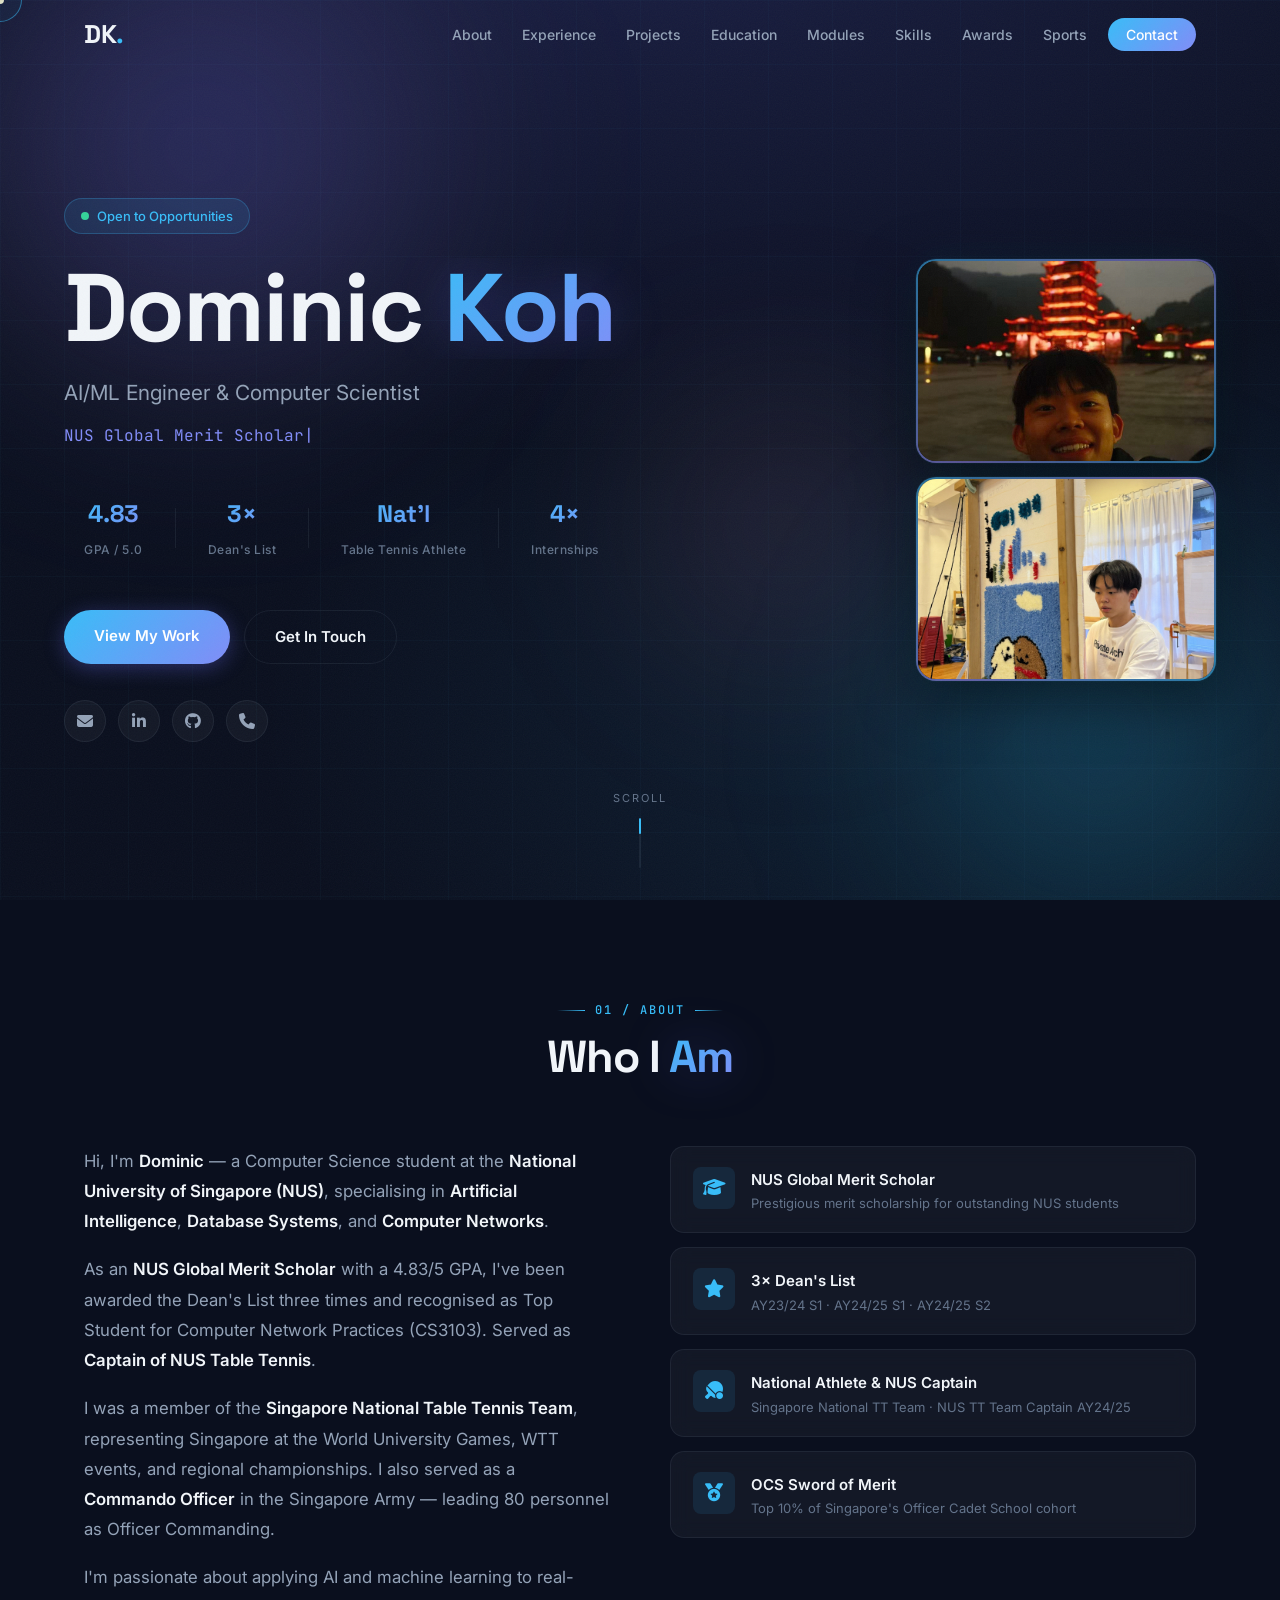
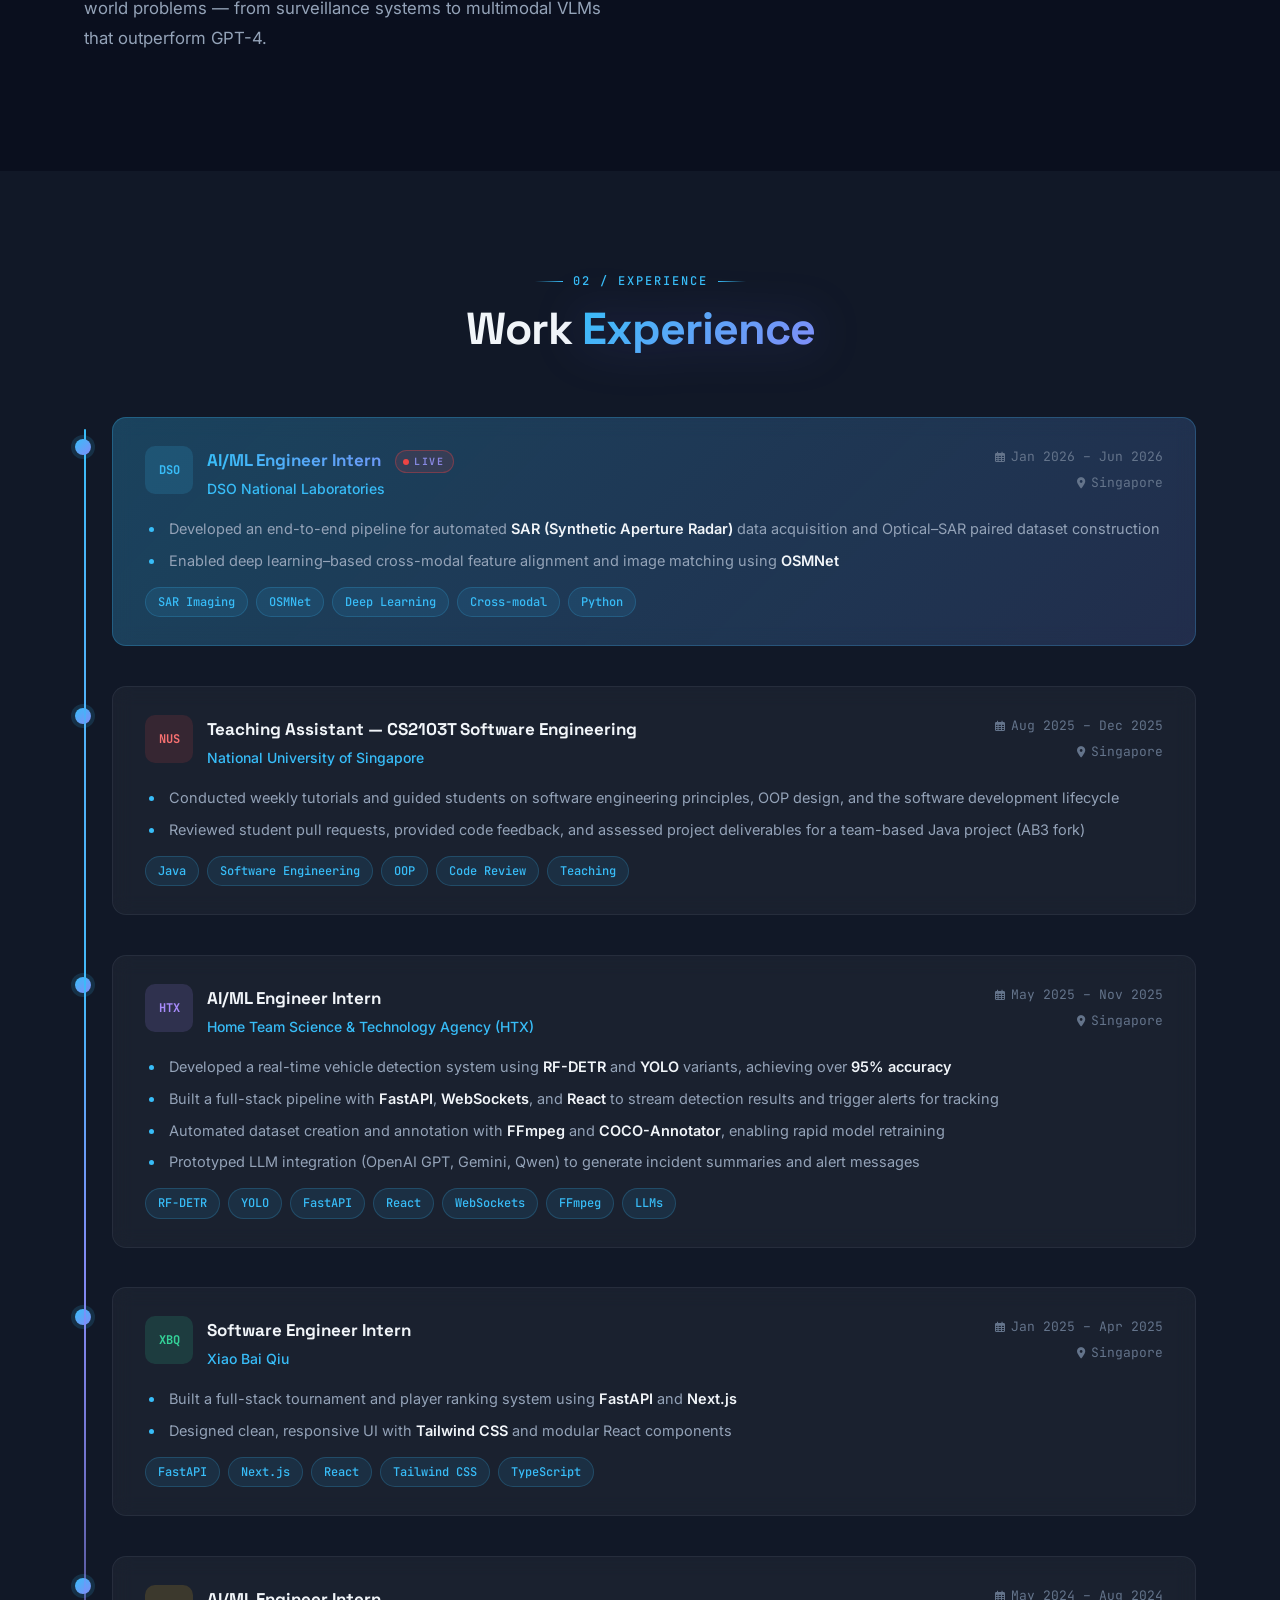
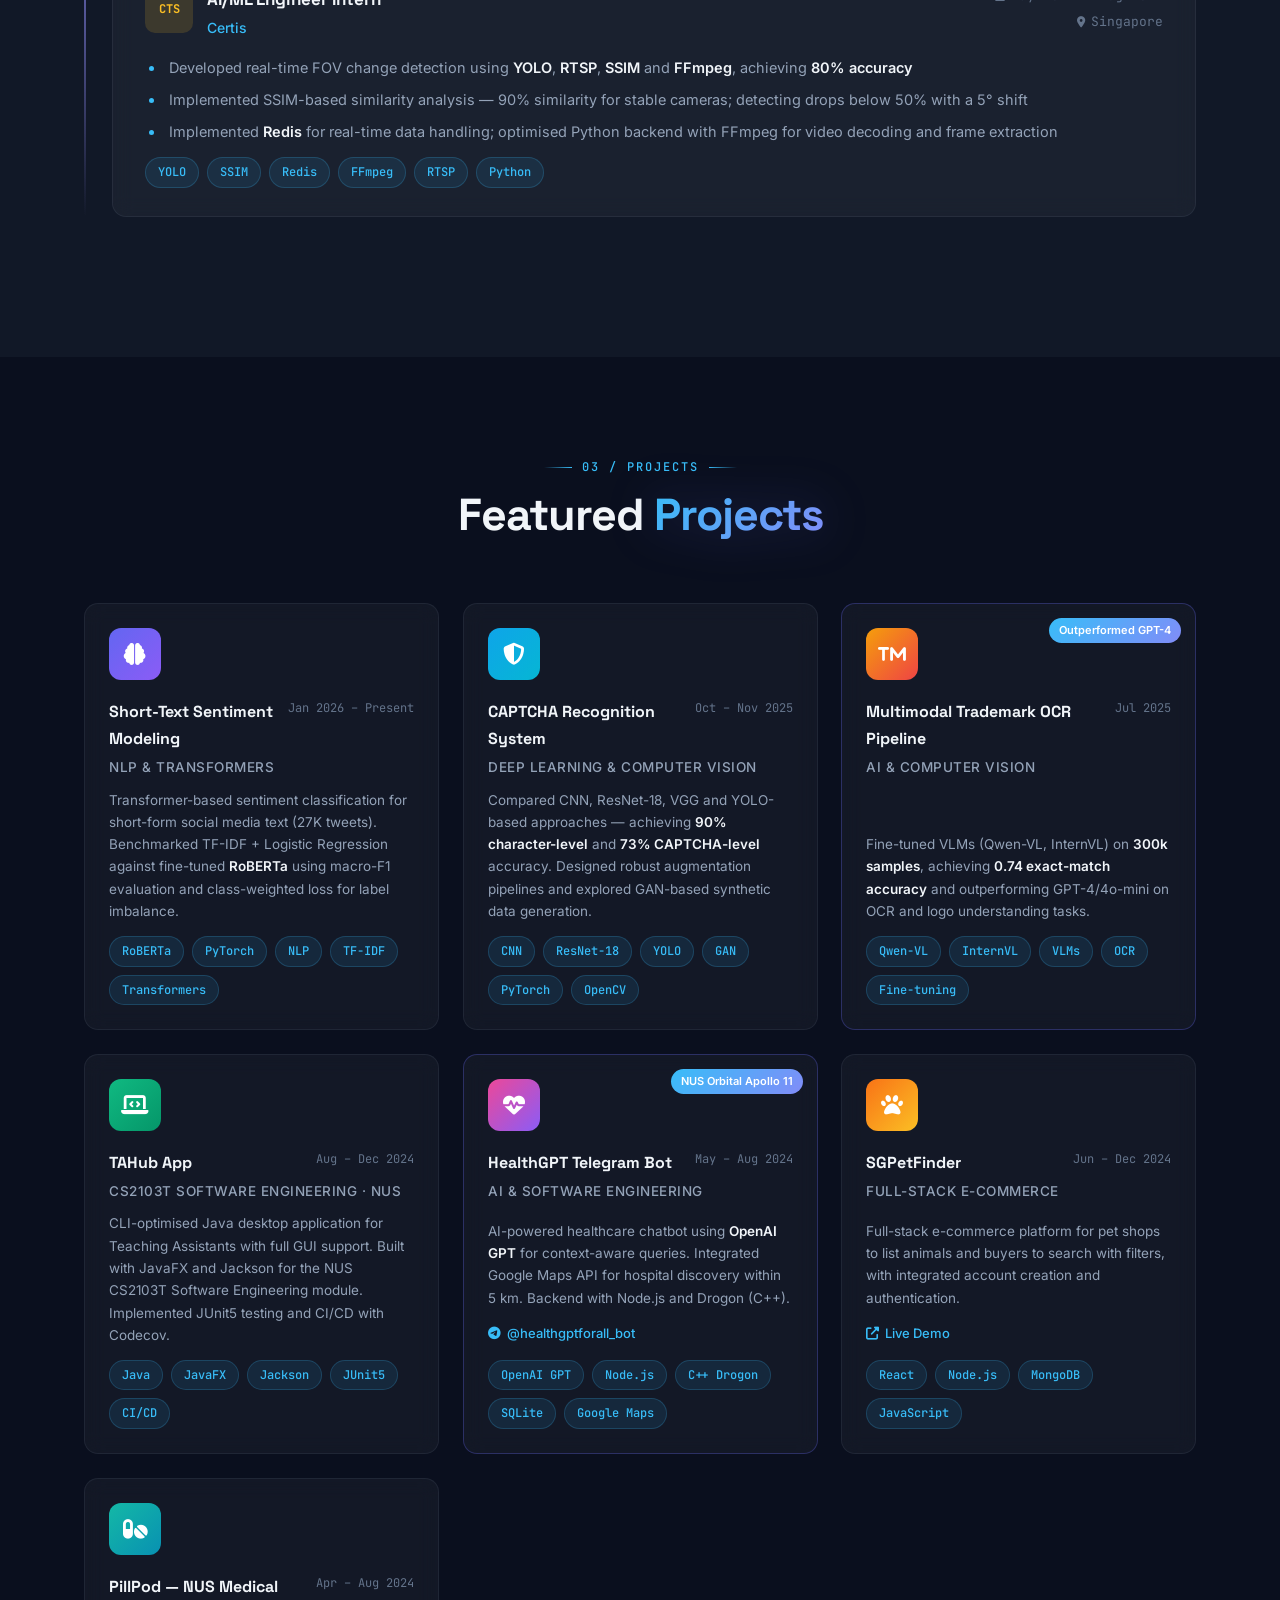
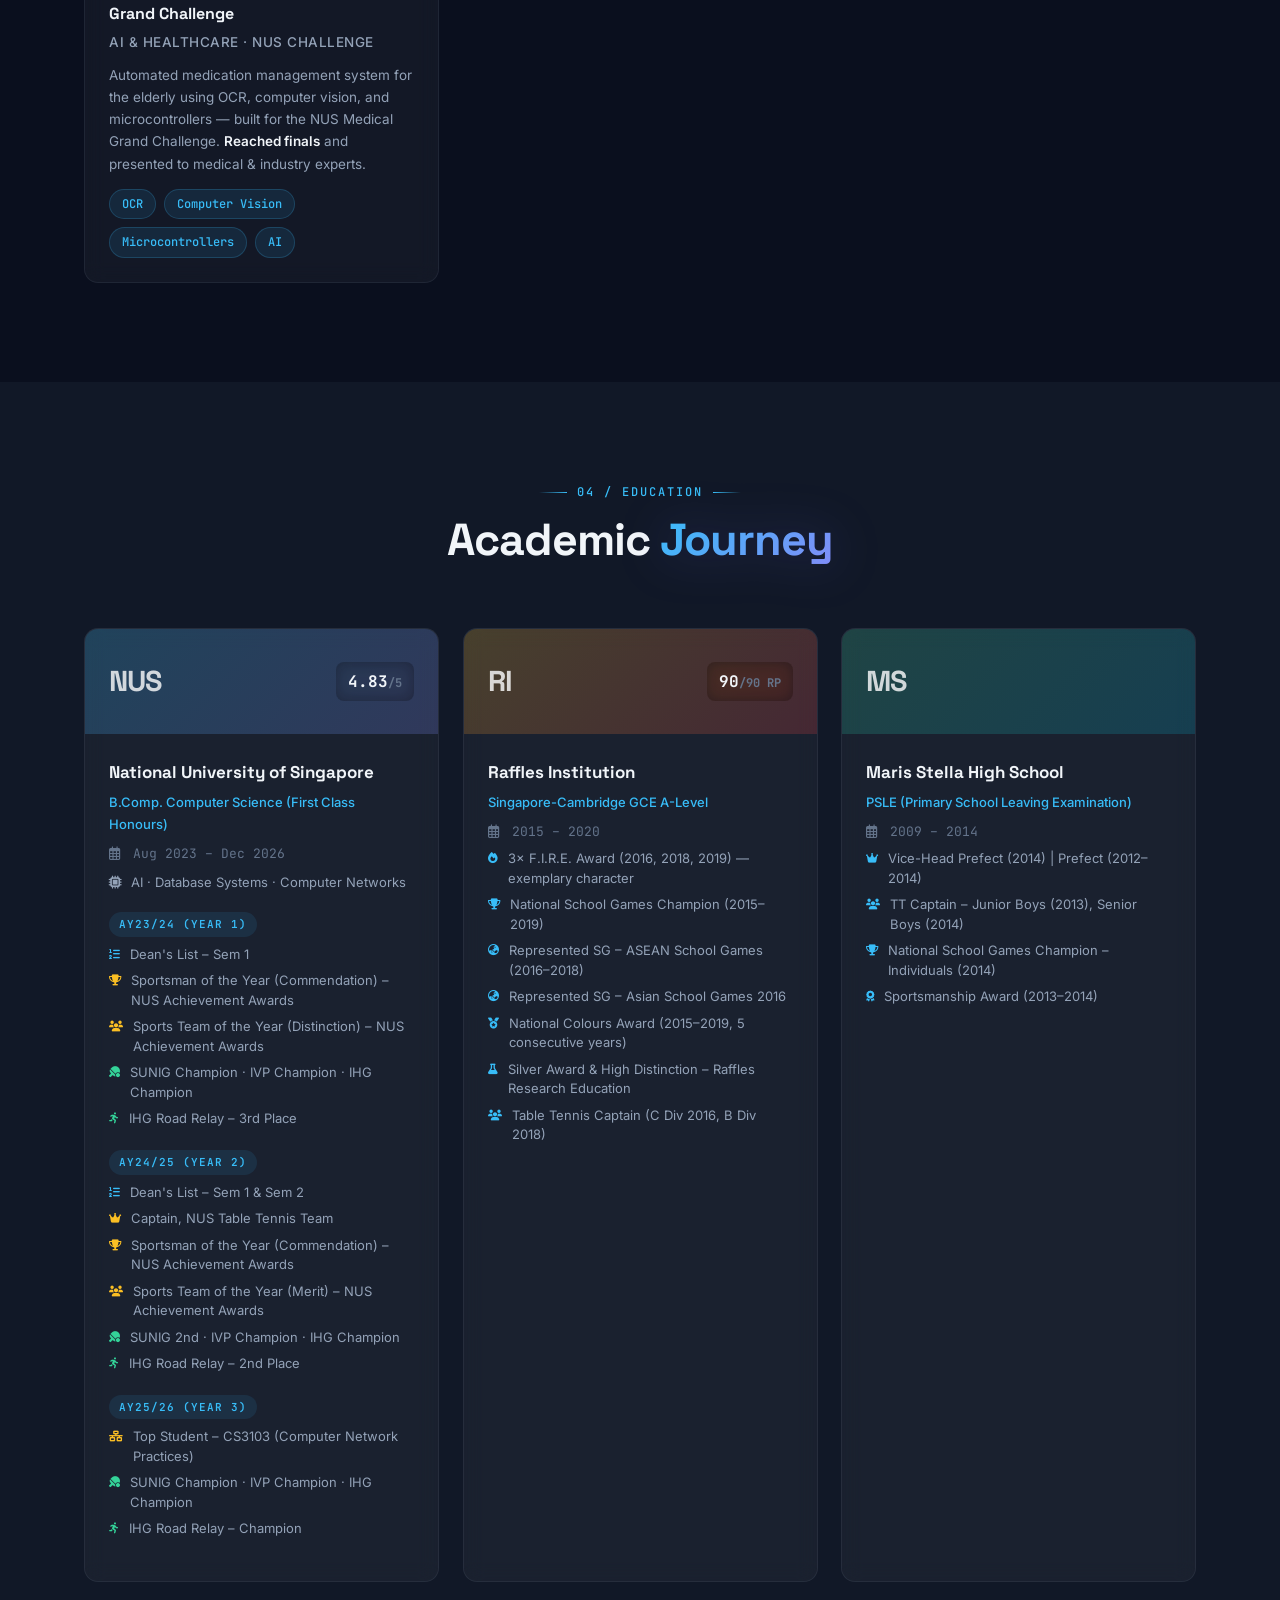
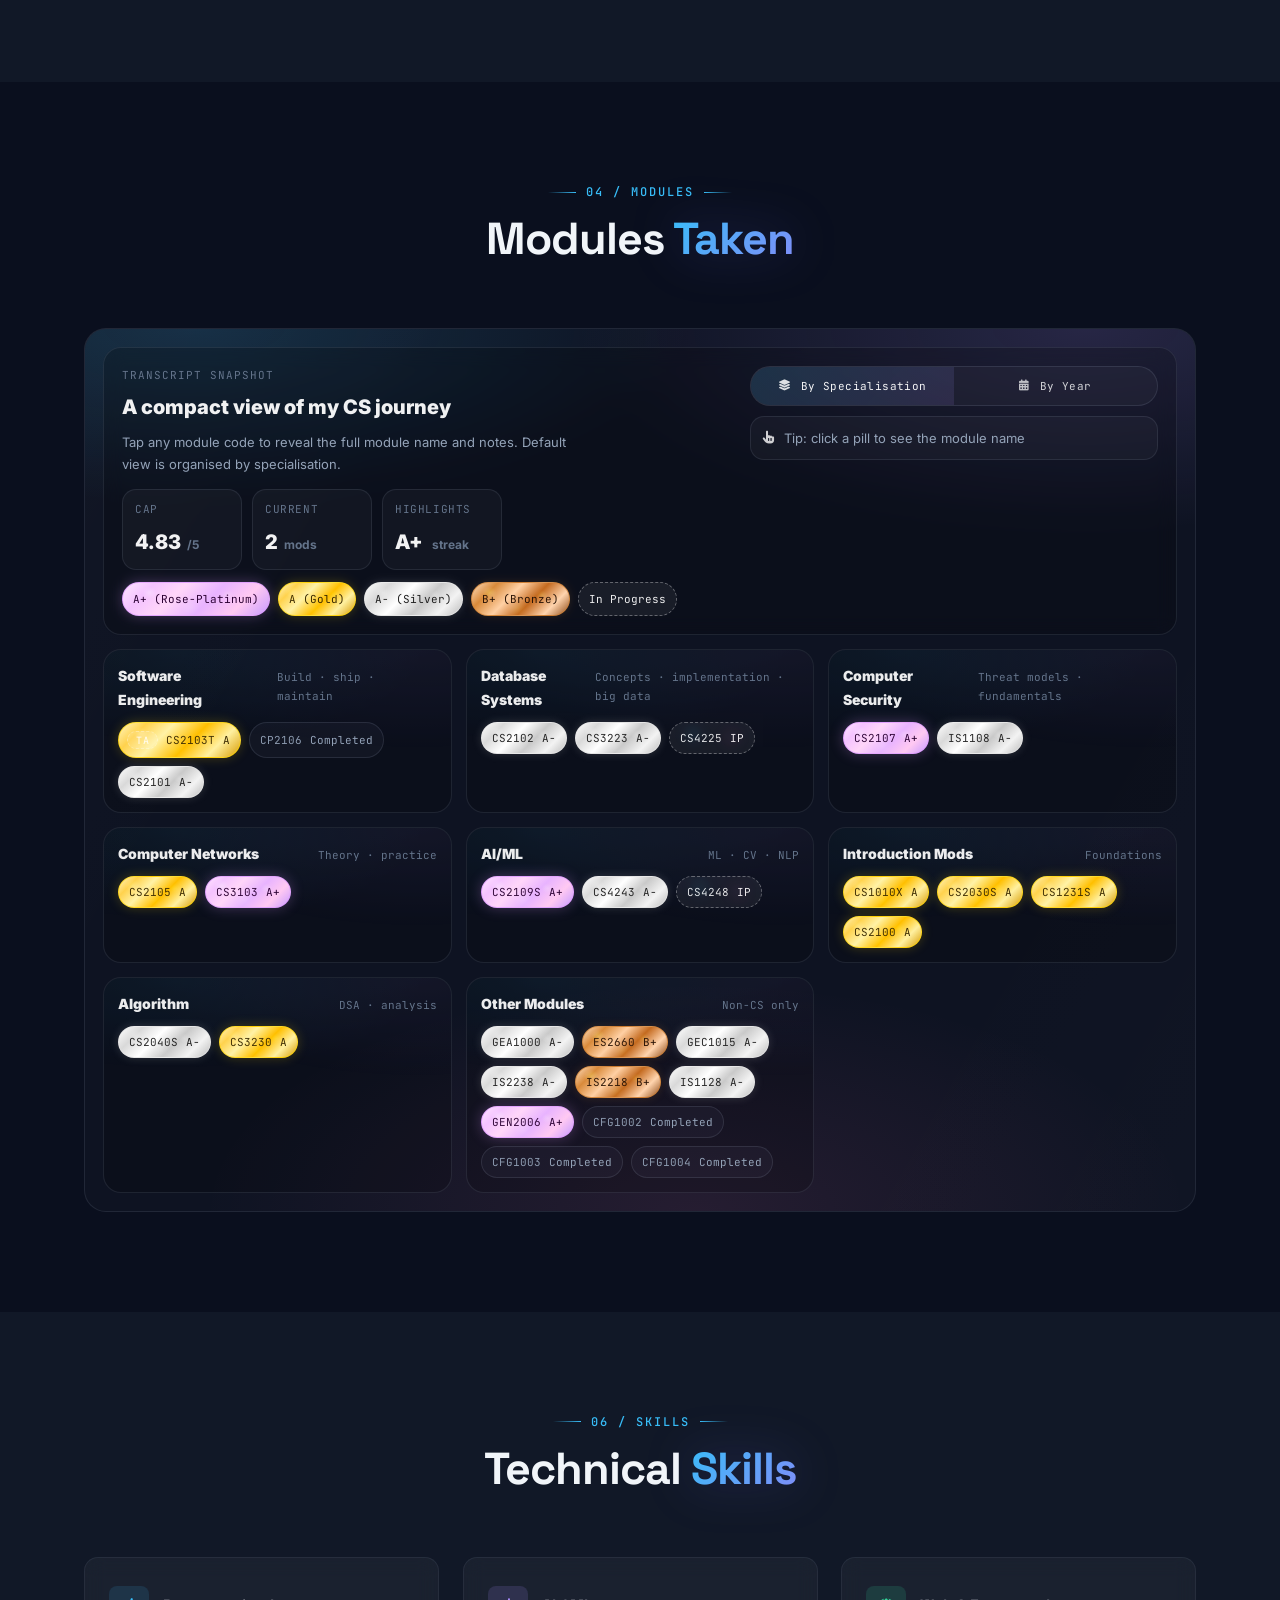
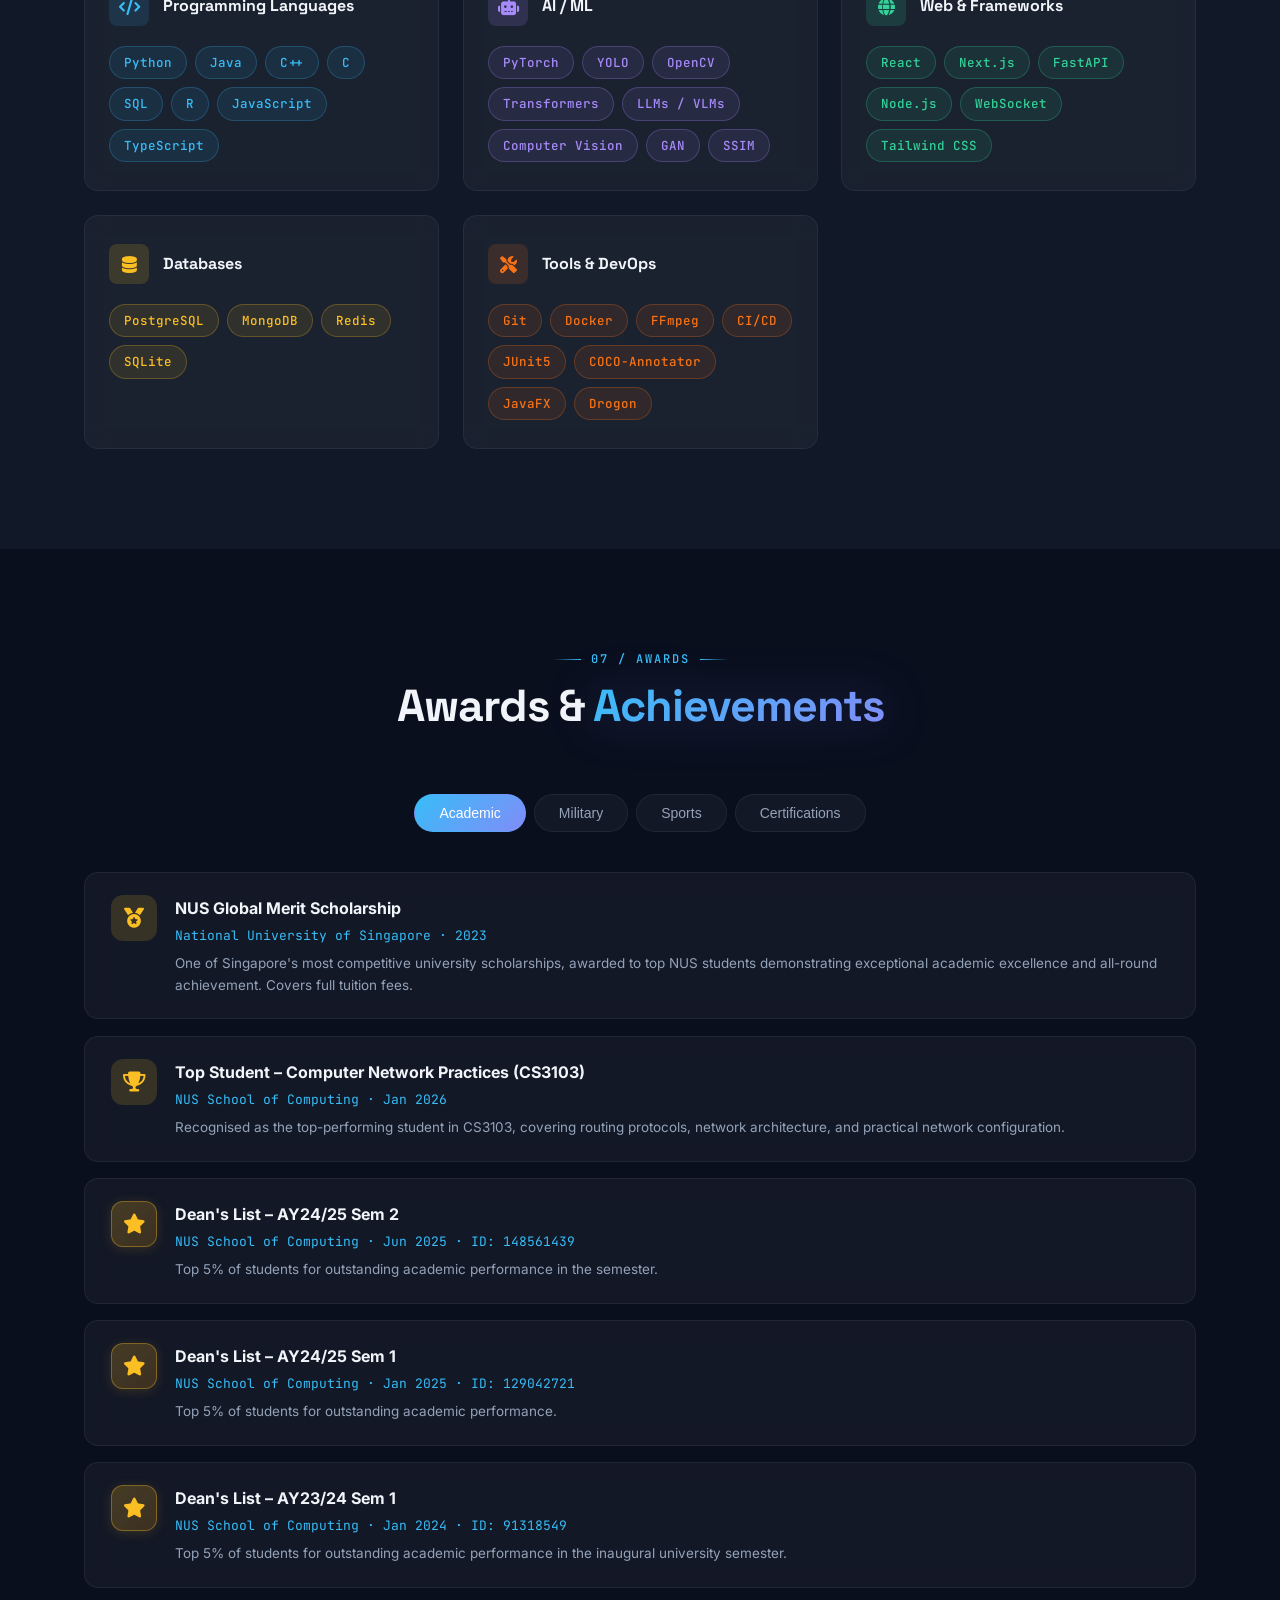
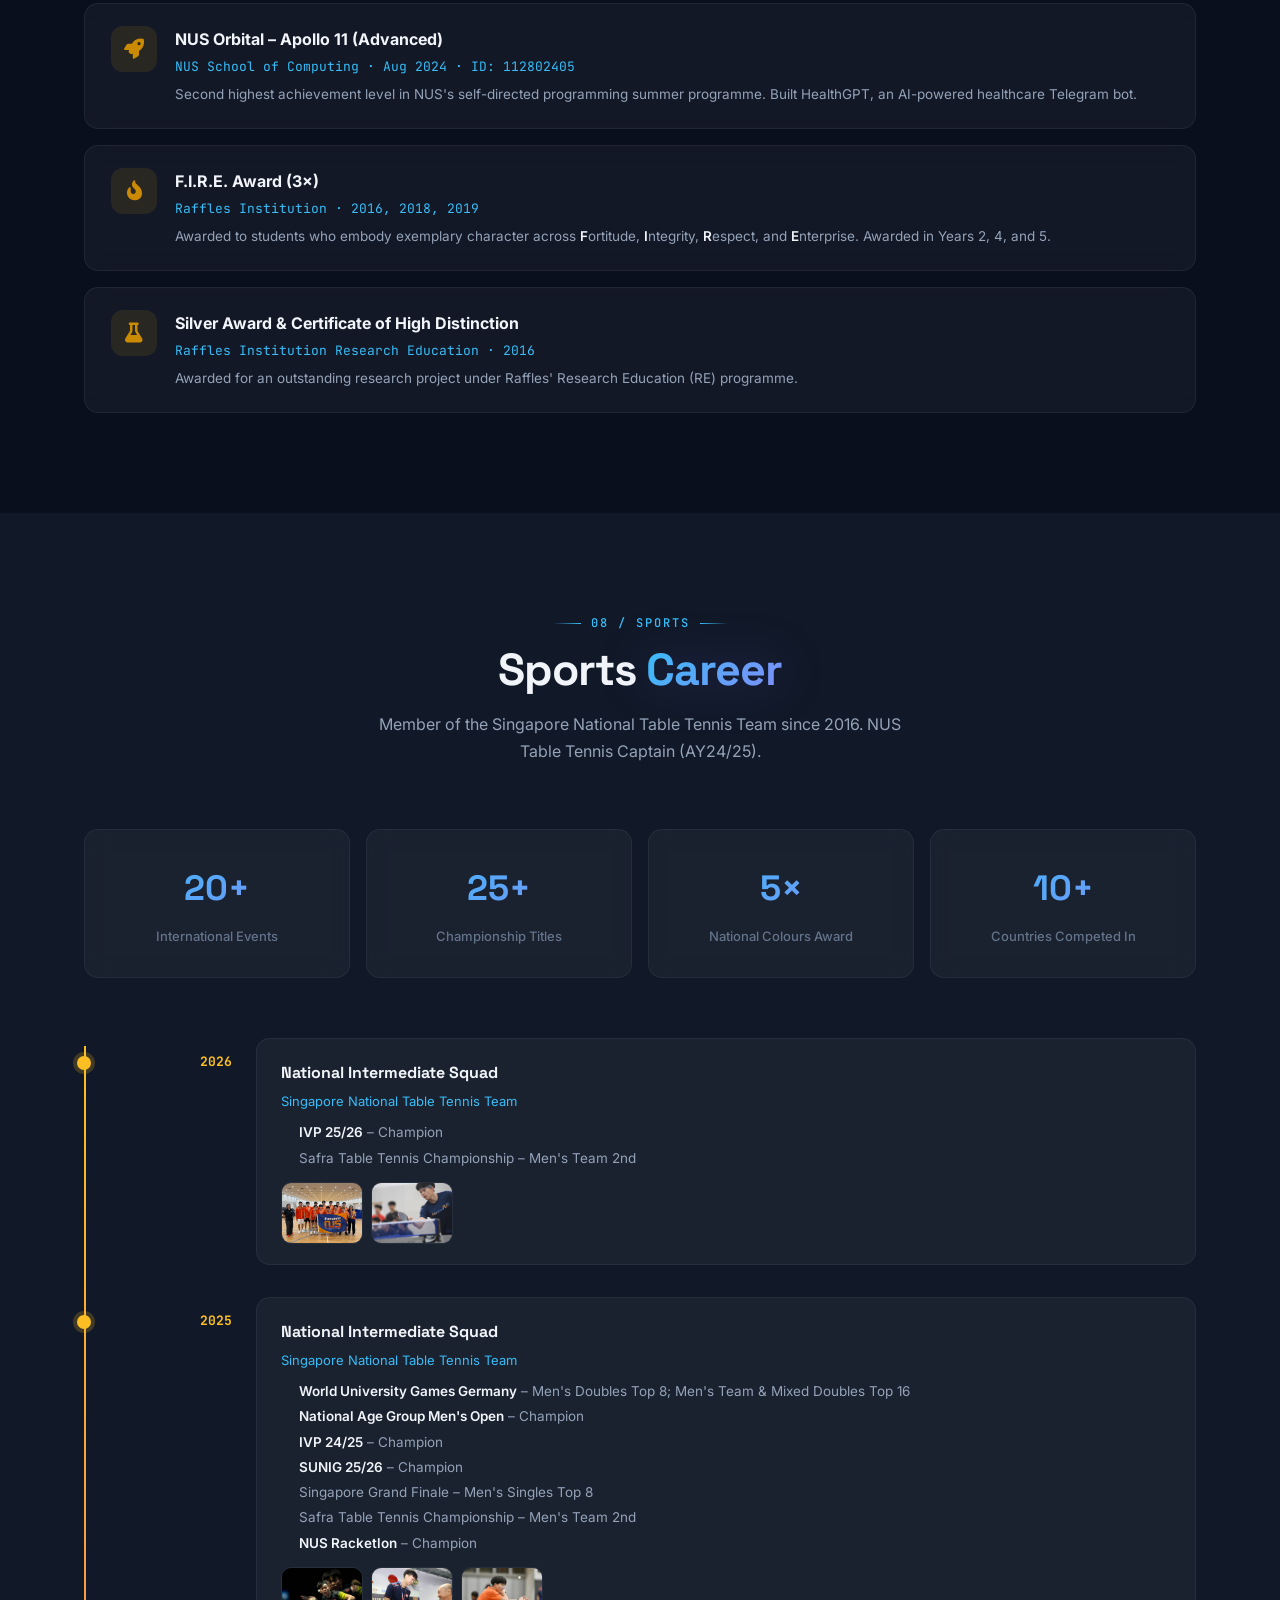
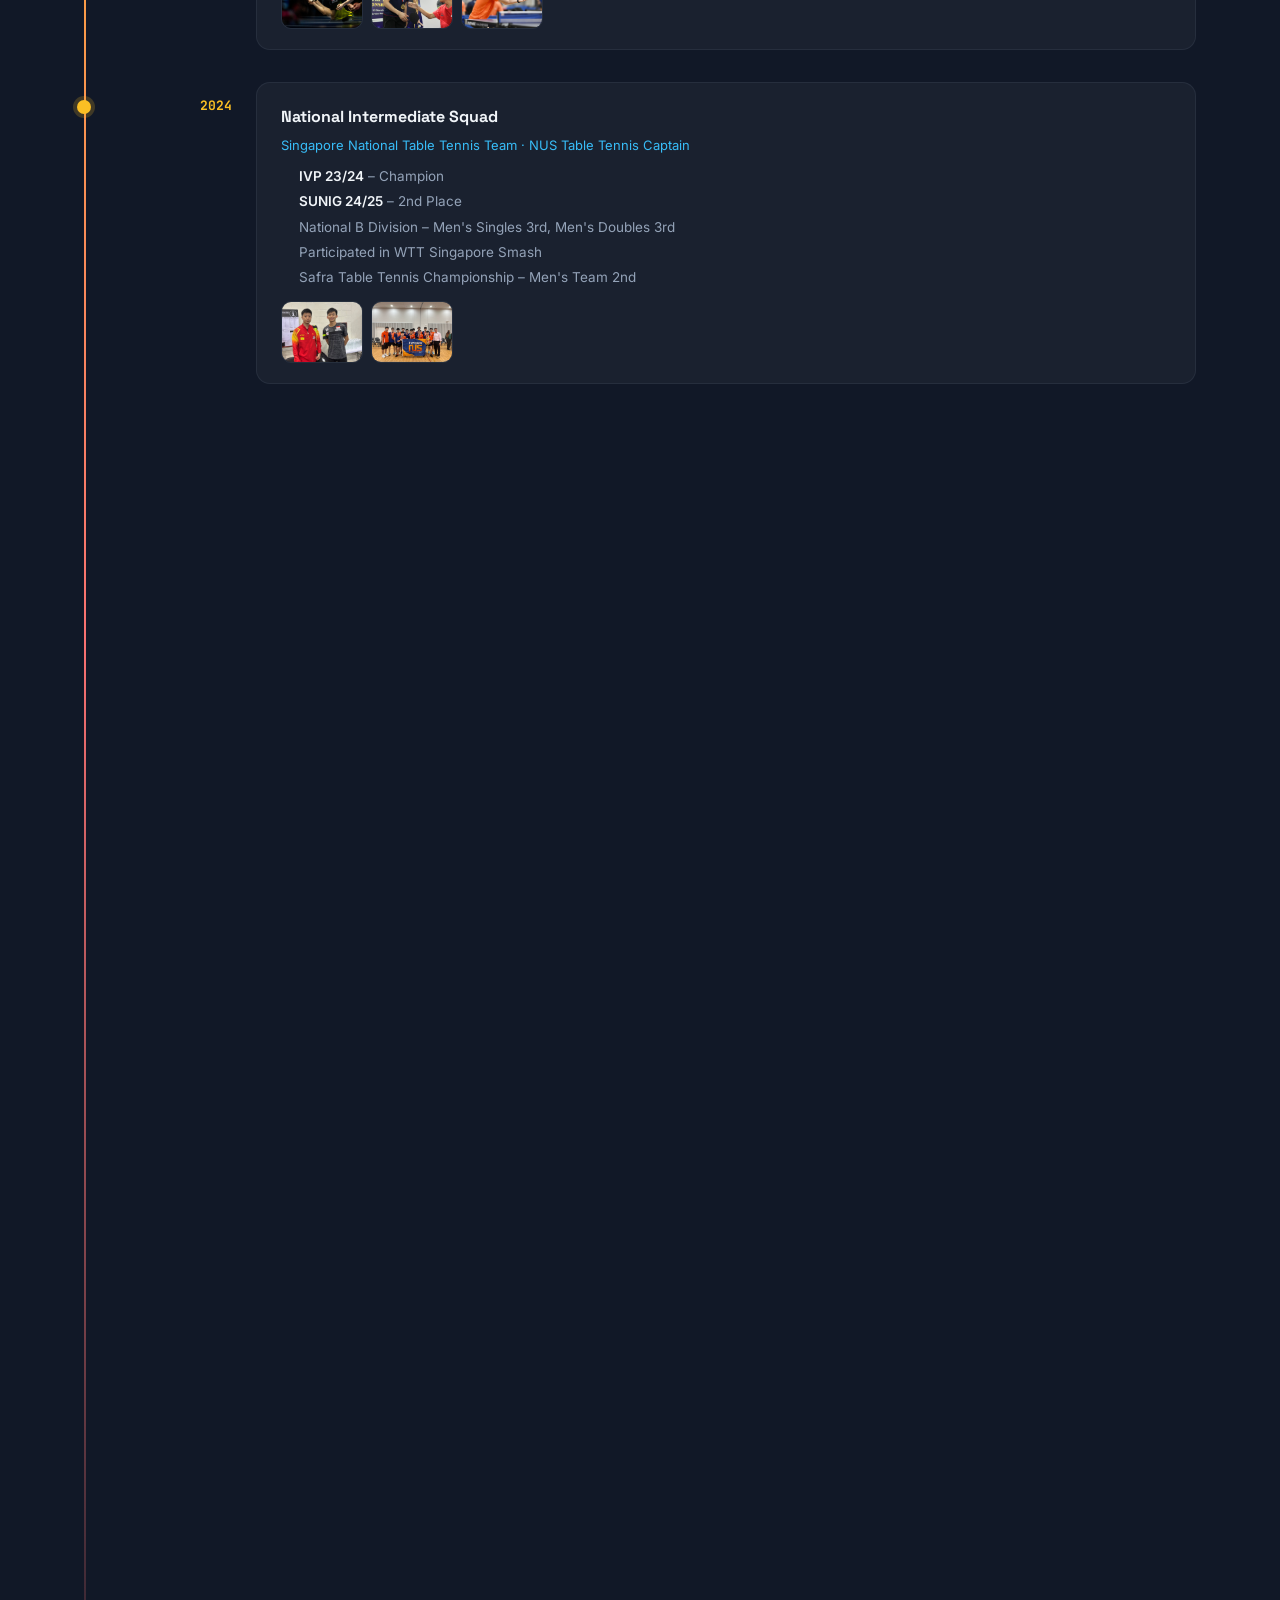
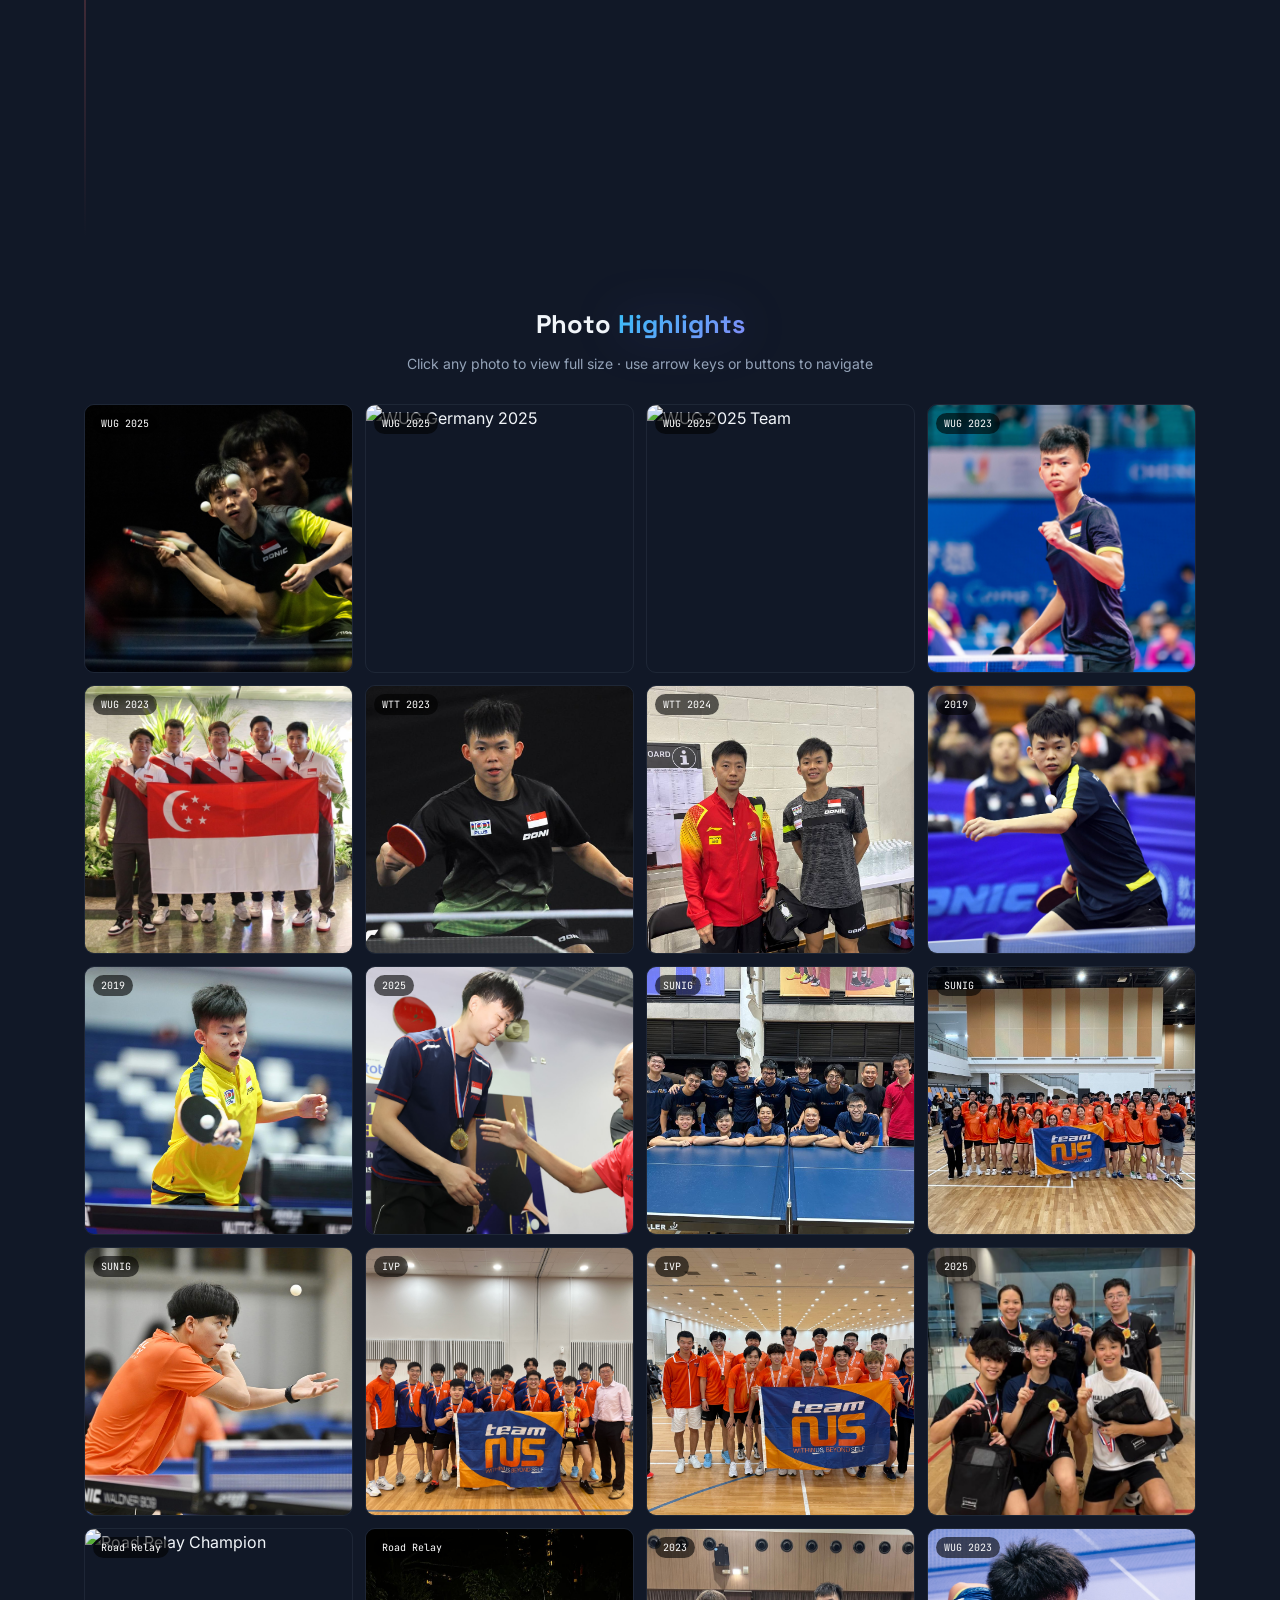
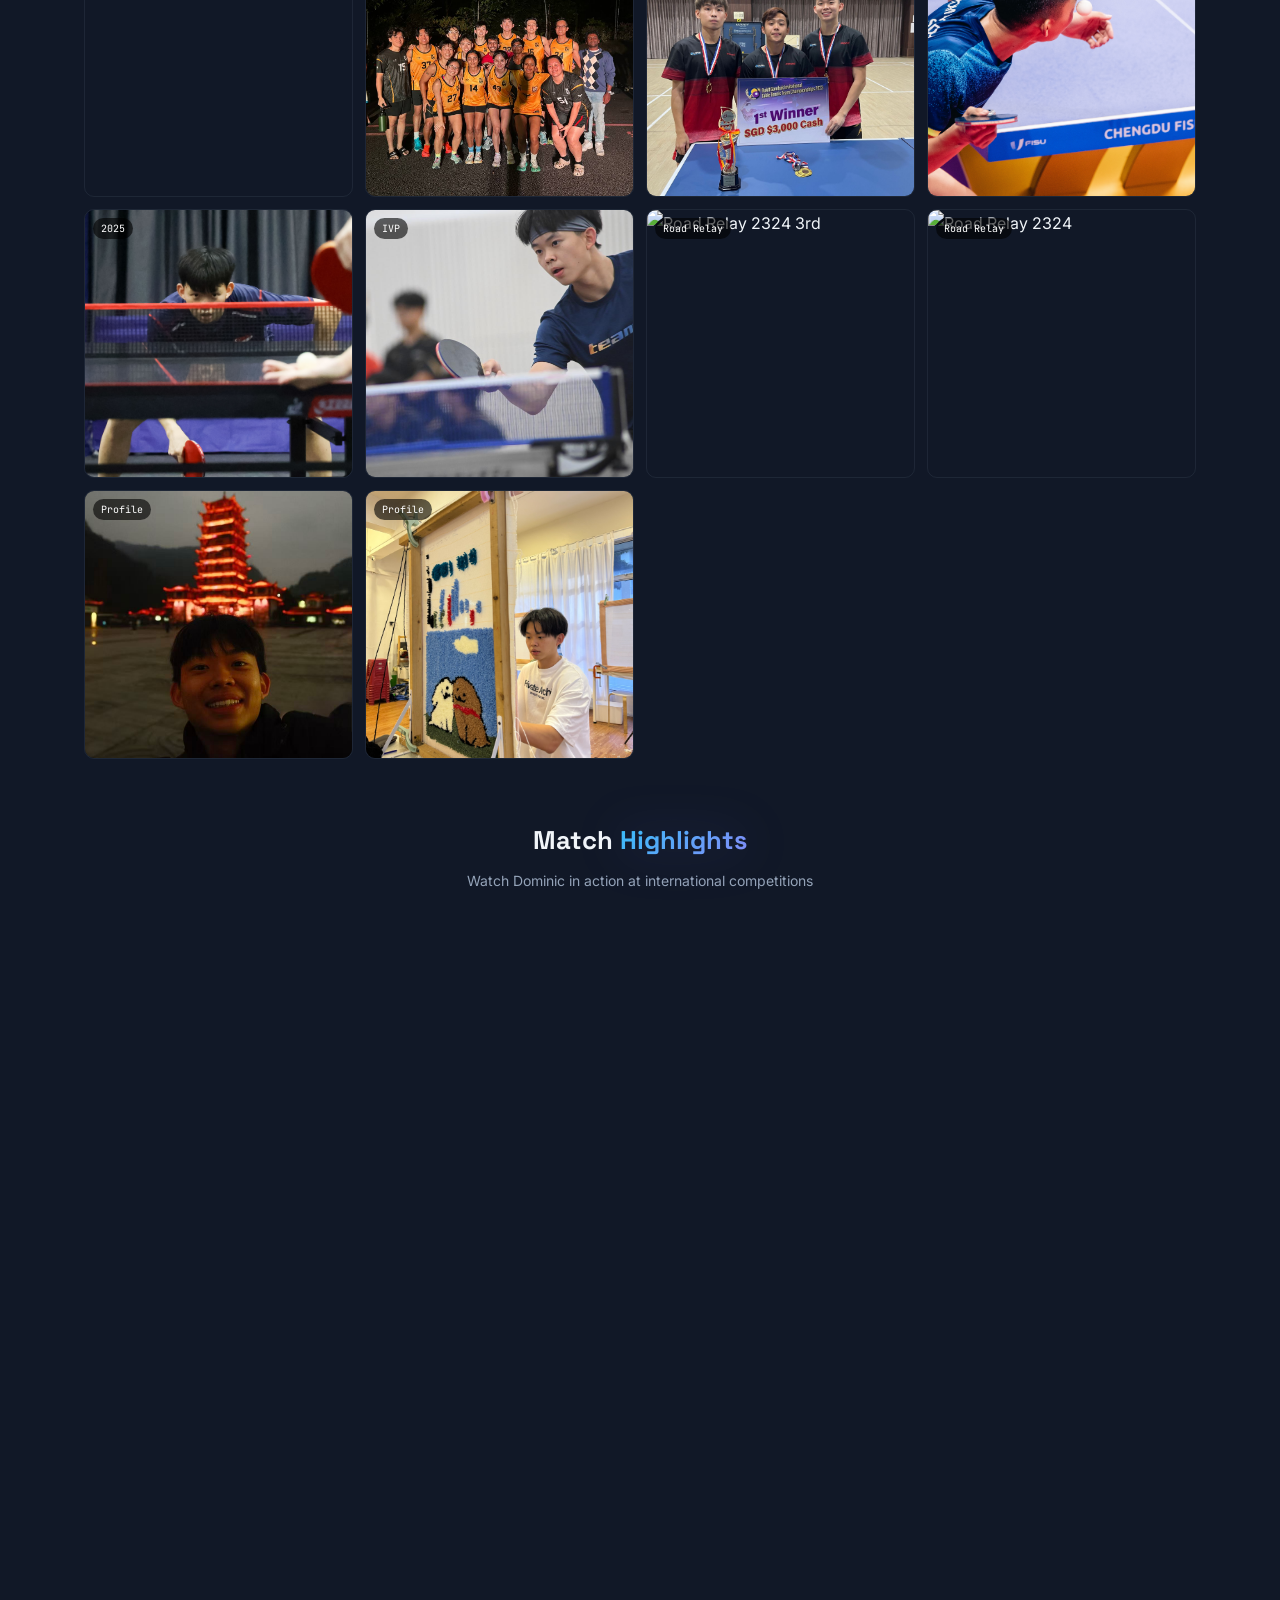
==== commit 36a65b66: "Change name" ====
--- a/index.html
+++ b/index.html
@@ -21,6 +21,7 @@
   <link rel="stylesheet" href="css/experience.css" />
   <link rel="stylesheet" href="css/education.css" />
   <link rel="stylesheet" href="css/projects.css" />
+  <link rel="stylesheet" href="css/modules.css" />
   <link rel="stylesheet" href="css/skills.css" />
   <link rel="stylesheet" href="css/awards.css" />
   <link rel="stylesheet" href="css/sports.css" />
@@ -39,7 +40,7 @@
   <div class="i-panel i-top"></div>
   <div class="i-panel i-bot"></div>
   <div class="i-center">
-    <div class="i-name">Dominic Koh<span class="i-dot">.</span></div>
+    <div class="i-name">DK<span class="i-dot">.</span></div>
     <div class="i-bar"></div>
     <div class="i-sub">PORTFOLIO &middot; 2026</div>
   </div>
@@ -55,15 +56,16 @@
   <div class="nav-inner">
     <a href="#hero" class="nav-logo">DK<span class="logo-dot">.</span></a>
     <ul class="nav-links" id="navLinks">
-      <li><a href="#about">About</a></li>
-      <li><a href="#experience">Experience</a></li>
-      <li><a href="#education">Education</a></li>
-      <li><a href="#projects">Projects</a></li>
-      <li><a href="#skills">Skills</a></li>
-      <li><a href="#awards">Awards</a></li>
-      <li><a href="#sports">Sports</a></li>
-      <li><a href="#contact" class="nav-cta">Contact</a></li>
-    </ul>
+  <li><a href="#about">About</a></li>
+  <li><a href="#experience">Experience</a></li>
+  <li><a href="#projects">Projects</a></li>
+  <li><a href="#education">Education</a></li>
+  <li><a href="#modules">Modules</a></li>
+  <li><a href="#skills">Skills</a></li>
+  <li><a href="#awards">Awards</a></li>
+  <li><a href="#sports">Sports</a></li>
+  <li><a href="#contact" class="nav-cta">Contact</a></li>
+</ul>
     <button class="hamburger" id="hamburger" aria-label="Toggle menu" aria-expanded="false">
       <span></span><span></span><span></span>
     </button>
@@ -99,8 +101,8 @@
       </div>
       <div class="hstat-sep"></div>
       <div class="hstat">
-        <span class="hstat-val">National Athlete</span>
-        <span class="hstat-lbl">Singapore Table Tennis Team</span>
+        <span class="hstat-val">Nat'l</span>
+        <span class="hstat-lbl">Table Tennis Athlete</span>
       </div>
       <div class="hstat-sep"></div>
       <div class="hstat">
@@ -130,9 +132,6 @@
   </div>
 </section>
 
-<!-- ========================================================
-     ABOUT
-     ======================================================== -->
 <section id="about" class="section">
   <div class="container">
     <div class="section-header">
@@ -158,7 +157,7 @@
           <div class="acard-icon"><i class="fas fa-star"></i></div>
           <div>
             <h4>3× Dean's List</h4>
-            <p>AY23/24 Semester 1 · AY24/25 Semester 1 · AY24/25 Semester 2</p>
+            <p>AY23/24 S1 · AY24/25 S1 · AY24/25 S2</p>
           </div>
         </div>
         <div class="about-card reveal-left">
@@ -180,9 +179,6 @@
   </div>
 </section>
 
-<!-- ========================================================
-     EXPERIENCE
-     ======================================================== -->
 <section id="experience" class="section section-alt">
   <div class="container">
     <div class="section-header">
@@ -218,6 +214,33 @@
         </div>
       </div>
 
+      <!-- NUS Teaching Assistant -->
+      <div class="tl-item reveal-up">
+        <div class="tl-dot"></div>
+        <div class="tl-card">
+          <div class="tl-top">
+            <div class="tl-company-info">
+              <div class="tl-logo nus-ta-logo">NUS</div>
+              <div>
+                <h3>Teaching Assistant — CS2103T Software Engineering</h3>
+                <h4>National University of Singapore</h4>
+              </div>
+            </div>
+            <div class="tl-meta">
+              <span><i class="far fa-calendar-alt"></i> Aug 2025 – Dec 2025</span>
+              <span><i class="fas fa-location-dot"></i> Singapore</span>
+            </div>
+          </div>
+          <ul class="tl-bullets">
+            <li>Conducted weekly tutorials and guided students on software engineering principles, OOP design, and the software development lifecycle</li>
+            <li>Reviewed student pull requests, provided code feedback, and assessed project deliverables for a team-based Java project (AB3 fork)</li>
+          </ul>
+          <div class="tag-row">
+            <span>Java</span><span>Software Engineering</span><span>OOP</span><span>Code Review</span><span>Teaching</span>
+          </div>
+        </div>
+      </div>
+
       <!-- HTX -->
       <div class="tl-item reveal-up">
         <div class="tl-dot"></div>
@@ -306,13 +329,128 @@
   </div>
 </section>
 
-<!-- ========================================================
-     EDUCATION
-     ======================================================== -->
-<section id="education" class="section">
+<section id="projects" class="section">
   <div class="container">
     <div class="section-header">
-      <span class="section-tag">03 / Education</span>
+      <span class="section-tag">03 / Projects</span>
+      <h2 class="section-title">Featured <span class="grad-text">Projects</span></h2>
+    </div>
+    <div class="projects-grid">
+
+      <!-- Sentiment Modeling -->
+      <div class="proj-card reveal-up">
+        <div class="proj-icon" style="background: linear-gradient(135deg,#6366f1,#8b5cf6)"><i class="fas fa-brain"></i></div>
+        <div class="proj-body">
+          <div class="proj-top">
+            <h3>Short-Text Sentiment Modeling</h3>
+            <span class="proj-date">Jan 2026 – Present</span>
+          </div>
+          <p class="proj-cat">NLP &amp; Transformers</p>
+          <p>Transformer-based sentiment classification for short-form social media text (27K tweets). Benchmarked TF-IDF + Logistic Regression against fine-tuned <strong>RoBERTa</strong> using macro-F1 evaluation and class-weighted loss for label imbalance.</p>
+          <div class="tag-row"><span>RoBERTa</span><span>PyTorch</span><span>NLP</span><span>TF-IDF</span><span>Transformers</span></div>
+        </div>
+      </div>
+
+      <!-- CAPTCHA -->
+      <div class="proj-card reveal-up">
+        <div class="proj-icon" style="background: linear-gradient(135deg,#0ea5e9,#06b6d4)"><i class="fas fa-shield-halved"></i></div>
+        <div class="proj-body">
+          <div class="proj-top">
+            <h3>CAPTCHA Recognition System</h3>
+            <span class="proj-date">Oct – Nov 2025</span>
+          </div>
+          <p class="proj-cat">Deep Learning &amp; Computer Vision</p>
+          <p>Compared CNN, ResNet-18, VGG and YOLO-based approaches — achieving <strong>90% character-level</strong> and <strong>73% CAPTCHA-level</strong> accuracy. Designed robust augmentation pipelines and explored GAN-based synthetic data generation.</p>
+          <div class="tag-row"><span>CNN</span><span>ResNet-18</span><span>YOLO</span><span>GAN</span><span>PyTorch</span><span>OpenCV</span></div>
+        </div>
+      </div>
+
+      <!-- Trademark OCR -->
+      <div class="proj-card featured reveal-up">
+        <div class="proj-featured-badge">Outperformed GPT-4</div>
+        <div class="proj-icon" style="background: linear-gradient(135deg,#f59e0b,#ef4444)"><i class="fas fa-trademark"></i></div>
+        <div class="proj-body">
+          <div class="proj-top">
+            <h3>Multimodal Trademark OCR Pipeline</h3>
+            <span class="proj-date">Jul 2025</span>
+          </div>
+          <p class="proj-cat">AI &amp; Computer Vision</p>
+          <p>Fine-tuned VLMs (Qwen-VL, InternVL) on <strong>300k samples</strong>, achieving <strong>0.74 exact-match accuracy</strong> and outperforming GPT-4/4o-mini on OCR and logo understanding tasks.</p>
+          <div class="tag-row"><span>Qwen-VL</span><span>InternVL</span><span>VLMs</span><span>OCR</span><span>Fine-tuning</span></div>
+        </div>
+      </div>
+
+      <!-- TAHub -->
+      <div class="proj-card reveal-up">
+        <div class="proj-icon" style="background: linear-gradient(135deg,#10b981,#059669)"><i class="fas fa-laptop-code"></i></div>
+        <div class="proj-body">
+          <div class="proj-top">
+            <h3>TAHub App</h3>
+            <span class="proj-date">Aug – Dec 2024</span>
+          </div>
+          <p class="proj-cat">CS2103T Software Engineering · NUS</p>
+          <p>CLI-optimised Java desktop application for Teaching Assistants with full GUI support. Built with JavaFX and Jackson for the NUS CS2103T Software Engineering module. Implemented JUnit5 testing and CI/CD with Codecov.</p>
+          <div class="tag-row"><span>Java</span><span>JavaFX</span><span>Jackson</span><span>JUnit5</span><span>CI/CD</span></div>
+        </div>
+      </div>
+
+      <!-- HealthGPT -->
+      <div class="proj-card featured reveal-up">
+        <div class="proj-featured-badge">NUS Orbital Apollo 11</div>
+        <div class="proj-icon" style="background: linear-gradient(135deg,#ec4899,#8b5cf6)"><i class="fas fa-heartbeat"></i></div>
+        <div class="proj-body">
+          <div class="proj-top">
+            <h3>HealthGPT Telegram Bot</h3>
+            <span class="proj-date">May – Aug 2024</span>
+          </div>
+          <p class="proj-cat">AI &amp; Software Engineering</p>
+          <p>AI-powered healthcare chatbot using <strong>OpenAI GPT</strong> for context-aware queries. Integrated Google Maps API for hospital discovery within 5 km. Backend with Node.js and Drogon (C++).</p>
+          <div class="proj-link-row">
+            <a href="https://t.me/healthgptforall_bot" target="_blank"><i class="fab fa-telegram"></i> @healthgptforall_bot</a>
+          </div>
+          <div class="tag-row"><span>OpenAI GPT</span><span>Node.js</span><span>C++ Drogon</span><span>SQLite</span><span>Google Maps</span></div>
+        </div>
+      </div>
+
+      <!-- SGPetFinder -->
+      <div class="proj-card reveal-up">
+        <div class="proj-icon" style="background: linear-gradient(135deg,#f97316,#fbbf24)"><i class="fas fa-paw"></i></div>
+        <div class="proj-body">
+          <div class="proj-top">
+            <h3>SGPetFinder</h3>
+            <span class="proj-date">Jun – Dec 2024</span>
+          </div>
+          <p class="proj-cat">Full-Stack E-Commerce</p>
+          <p>Full-stack e-commerce platform for pet shops to list animals and buyers to search with filters, with integrated account creation and authentication.</p>
+          <div class="proj-link-row">
+            <a href="https://main--sgpetfinder.netlify.app/" target="_blank"><i class="fas fa-external-link-alt"></i> Live Demo</a>
+          </div>
+          <div class="tag-row"><span>React</span><span>Node.js</span><span>MongoDB</span><span>JavaScript</span></div>
+        </div>
+      </div>
+
+      <!-- PillPod -->
+      <div class="proj-card reveal-up">
+        <div class="proj-icon" style="background: linear-gradient(135deg,#14b8a6,#0891b2)"><i class="fas fa-pills"></i></div>
+        <div class="proj-body">
+          <div class="proj-top">
+            <h3>PillPod — NUS Medical Grand Challenge</h3>
+            <span class="proj-date">Apr – Aug 2024</span>
+          </div>
+          <p class="proj-cat">AI &amp; Healthcare · NUS Challenge</p>
+          <p>Automated medication management system for the elderly using OCR, computer vision, and microcontrollers — built for the NUS Medical Grand Challenge. <strong>Reached finals</strong> and presented to medical &amp; industry experts.</p>
+          <div class="tag-row"><span>OCR</span><span>Computer Vision</span><span>Microcontrollers</span><span>AI</span></div>
+        </div>
+      </div>
+
+    </div>
+  </div>
+</section>
+
+<section id="education" class="section section-alt">
+  <div class="container">
+    <div class="section-header">
+      <span class="section-tag">04 / Education</span>
       <h2 class="section-title">Academic <span class="grad-text">Journey</span></h2>
     </div>
     <div class="edu-grid">
@@ -375,7 +513,7 @@
         <div class="edu-body">
           <h3>Raffles Institution</h3>
           <p class="edu-degree">Singapore-Cambridge GCE A-Level</p>
-          <p class="edu-period"><i class="far fa-calendar-alt"></i>Jan 2015 – Dec 2020</p>
+          <p class="edu-period"><i class="far fa-calendar-alt"></i> 2015 – 2020</p>
           <ul class="edu-list">
             <li><i class="fas fa-fire"></i> 3× F.I.R.E. Award (2016, 2018, 2019) — exemplary character</li>
             <li><i class="fas fa-trophy"></i> National School Games Champion (2015–2019)</li>
@@ -396,7 +534,7 @@
         <div class="edu-body">
           <h3>Maris Stella High School</h3>
           <p class="edu-degree">PSLE (Primary School Leaving Examination)</p>
-          <p class="edu-period"><i class="far fa-calendar-alt"></i>Jan 2009 – Dec 2014</p>
+          <p class="edu-period"><i class="far fa-calendar-alt"></i> 2009 – 2014</p>
           <ul class="edu-list">
             <li><i class="fas fa-crown"></i> Vice-Head Prefect (2014) | Prefect (2012–2014)</li>
             <li><i class="fas fa-users"></i> TT Captain – Junior Boys (2013), Senior Boys (2014)</li>
@@ -410,134 +548,498 @@
   </div>
 </section>
 
-<!-- ========================================================
-     PROJECTS
-     ======================================================== -->
-<section id="projects" class="section section-alt">
+<section id="modules" class="section">
   <div class="container">
     <div class="section-header">
-      <span class="section-tag">04 / Projects</span>
-      <h2 class="section-title">Featured <span class="grad-text">Projects</span></h2>
-    </div>
-    <div class="projects-grid">
-
-      <!-- Sentiment Modeling -->
-      <div class="proj-card reveal-up">
-        <div class="proj-icon" style="background: linear-gradient(135deg,#6366f1,#8b5cf6)"><i class="fas fa-brain"></i></div>
-        <div class="proj-body">
-          <div class="proj-top">
-            <h3>Short-Text Sentiment Modeling</h3>
-            <span class="proj-date">Jan 2026 – Present</span>
-          </div>
-          <p class="proj-cat">NLP &amp; Transformers</p>
-          <p>Transformer-based sentiment classification for short-form social media text (27K tweets). Benchmarked TF-IDF + Logistic Regression against fine-tuned <strong>RoBERTa</strong> using macro-F1 evaluation and class-weighted loss for label imbalance.</p>
-          <div class="tag-row"><span>RoBERTa</span><span>PyTorch</span><span>NLP</span><span>TF-IDF</span><span>Transformers</span></div>
-        </div>
-      </div>
-
-      <!-- CAPTCHA -->
-      <div class="proj-card reveal-up">
-        <div class="proj-icon" style="background: linear-gradient(135deg,#0ea5e9,#06b6d4)"><i class="fas fa-shield-halved"></i></div>
-        <div class="proj-body">
-          <div class="proj-top">
-            <h3>CAPTCHA Recognition System</h3>
-            <span class="proj-date">Oct – Nov 2025</span>
-          </div>
-          <p class="proj-cat">Deep Learning &amp; Computer Vision</p>
-          <p>Compared CNN, ResNet-18, VGG and YOLO-based approaches — achieving <strong>90% character-level</strong> and <strong>73% CAPTCHA-level</strong> accuracy. Designed robust augmentation pipelines and explored GAN-based synthetic data generation.</p>
-          <div class="tag-row"><span>CNN</span><span>ResNet-18</span><span>YOLO</span><span>GAN</span><span>PyTorch</span><span>OpenCV</span></div>
-        </div>
-      </div>
-
-      <!-- Trademark OCR -->
-      <div class="proj-card featured reveal-up">
-        <div class="proj-featured-badge">Outperformed GPT-4</div>
-        <div class="proj-icon" style="background: linear-gradient(135deg,#f59e0b,#ef4444)"><i class="fas fa-trademark"></i></div>
-        <div class="proj-body">
-          <div class="proj-top">
-            <h3>Multimodal Trademark OCR Pipeline</h3>
-            <span class="proj-date">Jul 2025</span>
-          </div>
-          <p class="proj-cat">AI &amp; Computer Vision</p>
-          <p>Fine-tuned VLMs (Qwen-VL, InternVL) on <strong>300k samples</strong>, achieving <strong>0.74 exact-match accuracy</strong> and outperforming GPT-4/4o-mini on OCR and logo understanding tasks.</p>
-          <div class="tag-row"><span>Qwen-VL</span><span>InternVL</span><span>VLMs</span><span>OCR</span><span>Fine-tuning</span></div>
-        </div>
-      </div>
-
-      <!-- TAHub -->
-      <div class="proj-card reveal-up">
-        <div class="proj-icon" style="background: linear-gradient(135deg,#10b981,#059669)"><i class="fas fa-laptop-code"></i></div>
-        <div class="proj-body">
-          <div class="proj-top">
-            <h3>TAHub App</h3>
-            <span class="proj-date">Aug – Dec 2024</span>
-          </div>
-          <p class="proj-cat">CS2103T Software Engineering · NUS</p>
-          <p>CLI-optimised Java desktop application for Teaching Assistants with full GUI support. Built with JavaFX and Jackson for the NUS CS2103T Software Engineering module. Implemented JUnit5 testing and CI/CD with Codecov.</p>
-          <div class="tag-row"><span>Java</span><span>JavaFX</span><span>Jackson</span><span>JUnit5</span><span>CI/CD</span></div>
-        </div>
-      </div>
-
-      <!-- HealthGPT -->
-      <div class="proj-card featured reveal-up">
-        <div class="proj-featured-badge">NUS Orbital Apollo 11</div>
-        <div class="proj-icon" style="background: linear-gradient(135deg,#ec4899,#8b5cf6)"><i class="fas fa-heartbeat"></i></div>
-        <div class="proj-body">
-          <div class="proj-top">
-            <h3>HealthGPT Telegram Bot</h3>
-            <span class="proj-date">May – Aug 2024</span>
-          </div>
-          <p class="proj-cat">AI &amp; Software Engineering</p>
-          <p>AI-powered healthcare chatbot using <strong>OpenAI GPT</strong> for context-aware queries. Integrated Google Maps API for hospital discovery within 5 km. Backend with Node.js and Drogon (C++).</p>
-          <div class="proj-link-row">
-            <a href="https://t.me/healthgptforall_bot" target="_blank"><i class="fab fa-telegram"></i> @healthgptforall_bot</a>
-          </div>
-          <div class="tag-row"><span>OpenAI GPT</span><span>Node.js</span><span>C++ Drogon</span><span>SQLite</span><span>Google Maps</span></div>
-        </div>
-      </div>
-
-      <!-- SGPetFinder -->
-      <div class="proj-card reveal-up">
-        <div class="proj-icon" style="background: linear-gradient(135deg,#f97316,#fbbf24)"><i class="fas fa-paw"></i></div>
-        <div class="proj-body">
-          <div class="proj-top">
-            <h3>SGPetFinder</h3>
-            <span class="proj-date">Jun – Dec 2024</span>
-          </div>
-          <p class="proj-cat">Full-Stack E-Commerce</p>
-          <p>Full-stack e-commerce platform for pet shops to list animals and buyers to search with filters, with integrated account creation and authentication.</p>
-          <div class="proj-link-row">
-            <a href="https://main--sgpetfinder.netlify.app/" target="_blank"><i class="fas fa-external-link-alt"></i> Live Demo</a>
-          </div>
-          <div class="tag-row"><span>React</span><span>Node.js</span><span>MongoDB</span><span>JavaScript</span></div>
-        </div>
-      </div>
-
-      <!-- PillPod -->
-      <div class="proj-card reveal-up">
-        <div class="proj-icon" style="background: linear-gradient(135deg,#14b8a6,#0891b2)"><i class="fas fa-pills"></i></div>
-        <div class="proj-body">
-          <div class="proj-top">
-            <h3>PillPod — NUS Medical Grand Challenge</h3>
-            <span class="proj-date">Apr – Aug 2024</span>
-          </div>
-          <p class="proj-cat">AI &amp; Healthcare · NUS Challenge</p>
-          <p>Automated medication management system for the elderly using OCR, computer vision, and microcontrollers — built for the NUS Medical Grand Challenge. <strong>Reached finals</strong> and presented to medical &amp; industry experts.</p>
-          <div class="tag-row"><span>OCR</span><span>Computer Vision</span><span>Microcontrollers</span><span>AI</span></div>
-        </div>
-      </div>
-
+      <span class="section-tag">04 / Modules</span>
+      <h2 class="section-title">Modules <span class="grad-text">Taken</span></h2>
+    </div>
+
+    <div class="modules-shell grand">
+      <!-- Top summary strip -->
+      <div class="modules-hero">
+        <div class="hero-left">
+          <div class="hero-kicker">Transcript snapshot</div>
+          <div class="hero-title">A compact view of my CS journey</div>
+          <div class="hero-sub">
+            Tap any module code to reveal the full module name and notes.
+            Default view is organised by specialisation.
+          </div>
+
+          <div class="hero-metrics">
+            <div class="metric">
+              <div class="metric-top">CAP</div>
+              <div class="metric-val">4.83<span>/5</span></div>
+            </div>
+            <div class="metric">
+              <div class="metric-top">Current</div>
+              <div class="metric-val">2<span>mods</span></div>
+            </div>
+            <div class="metric">
+              <div class="metric-top">Highlights</div>
+              <div class="metric-val">A+<span> streak</span></div>
+            </div>
+          </div>
+
+          <div class="hero-legend">
+            <span class="legend-chip aplus shine">A+ (Rose-Platinum)</span>
+            <span class="legend-chip a shine">A (Gold)</span>
+            <span class="legend-chip aminus">A- (Silver)</span>
+            <span class="legend-chip bplus">B+ (Bronze)</span>
+            <span class="legend-chip inprog">In Progress</span>
+          </div>
+        </div>
+
+        <div class="hero-right">
+          <!-- Segmented control -->
+          <div class="modules-controls" role="tablist" aria-label="Arrange modules">
+            <button class="modules-tab is-active" data-view="spec" role="tab" aria-selected="true">
+              <i class="fas fa-layer-group"></i> By Specialisation
+            </button>
+            <button class="modules-tab" data-view="year" role="tab" aria-selected="false">
+              <i class="fas fa-calendar-alt"></i> By Year
+            </button>
+          </div>
+
+          <div class="hero-tip">
+            <i class="fas fa-hand-pointer"></i>
+            Tip: click a pill to see the module name
+          </div>
+        </div>
+      </div>
+
+      <!-- Views -->
+      <div class="modules-views">
+        <!-- ======================
+             VIEW 1: SPECIALISATION (DEFAULT)
+             ====================== -->
+        <div class="modules-view is-active" id="modulesViewSpec" data-view="spec">
+
+          <div class="mod-grid">
+            <!-- Software Engineering -->
+            <div class="mod-card">
+              <div class="mod-card-head">
+                <div class="mod-card-title">Software Engineering</div>
+                <div class="mod-card-sub">Build · ship · maintain</div>
+              </div>
+              <div class="mod-pill-grid">
+                <button class="mod-pill a shine has-badge" type="button"
+                  data-code="CS2103T" data-name="Software Engineering" data-grade="A"
+                  data-fun="Fun fact: I was a Teaching Assistant 🧑‍🏫 (yes, I graded labs)">
+                  <span class="pill-badge">TA</span>
+                  <em>CS2103T</em> A
+                </button>
+
+                <button class="mod-pill comp" type="button"
+                  data-code="CP2106" data-name="Independent Software Development Project (Orbital)" data-grade="Completed">
+                  <em>CP2106</em> Completed
+                </button>
+
+                <button class="mod-pill aminus" type="button"
+                  data-code="CS2101" data-name="Effective Communication for Computing Professionals" data-grade="A-">
+                  <em>CS2101</em> A-
+                </button>
+              </div>
+            </div>
+
+            <!-- Database Systems -->
+            <div class="mod-card">
+              <div class="mod-card-head">
+                <div class="mod-card-title">Database Systems</div>
+                <div class="mod-card-sub">Concepts · implementation · big data</div>
+              </div>
+              <div class="mod-pill-grid">
+                <button class="mod-pill aminus" type="button"
+                  data-code="CS2102" data-name="Database Systems" data-grade="A-">
+                  <em>CS2102</em> A-
+                </button>
+
+                <button class="mod-pill aminus" type="button"
+                  data-code="CS3223" data-name="Database Systems Implementation" data-grade="A-">
+                  <em>CS3223</em> A-
+                </button>
+
+                <button class="mod-pill inprog" type="button"
+                  data-code="CS4225" data-name="Big Data Systems for Data Science" data-grade="In Progress"
+                  data-extra="Currently taking (Y3S2) · Database Systems">
+                  <em>CS4225</em> IP
+                </button>
+              </div>
+            </div>
+
+            <!-- Computer Security -->
+            <div class="mod-card">
+              <div class="mod-card-head">
+                <div class="mod-card-title">Computer Security</div>
+                <div class="mod-card-sub">Threat models · fundamentals</div>
+              </div>
+              <div class="mod-pill-grid">
+                <button class="mod-pill aplus shine" type="button"
+                  data-code="CS2107" data-name="Introduction to Information Security" data-grade="A+">
+                  <em>CS2107</em> A+
+                </button>
+
+                <button class="mod-pill aminus" type="button"
+                  data-code="IS1108" data-name="Digital Ethics and Data Privacy" data-grade="A-">
+                  <em>IS1108</em> A-
+                </button>
+              </div>
+            </div>
+
+            <!-- Computer Networks -->
+            <div class="mod-card">
+              <div class="mod-card-head">
+                <div class="mod-card-title">Computer Networks</div>
+                <div class="mod-card-sub">Theory · practice</div>
+              </div>
+              <div class="mod-pill-grid">
+                <button class="mod-pill a shine" type="button"
+                  data-code="CS2105" data-name="Introduction to Computer Networks" data-grade="A">
+                  <em>CS2105</em> A
+                </button>
+
+                <button class="mod-pill aplus shine" type="button"
+                  data-code="CS3103" data-name="Computer Networks Practice" data-grade="A+">
+                  <em>CS3103</em> A+
+                </button>
+              </div>
+            </div>
+
+            <!-- AI/ML -->
+            <div class="mod-card">
+              <div class="mod-card-head">
+                <div class="mod-card-title">AI/ML</div>
+                <div class="mod-card-sub">ML · CV · NLP</div>
+              </div>
+              <div class="mod-pill-grid">
+                <button class="mod-pill aplus shine" type="button"
+                  data-code="CS2109S" data-name="Introduction to AI and Machine Learning" data-grade="A+">
+                  <em>CS2109S</em> A+
+                </button>
+
+                <button class="mod-pill aminus" type="button"
+                  data-code="CS4243" data-name="Computer Vision and Pattern Recognition" data-grade="A-">
+                  <em>CS4243</em> A-
+                </button>
+
+                <button class="mod-pill inprog" type="button"
+                  data-code="CS4248" data-name="Natural Language Processing" data-grade="In Progress"
+                  data-extra="Currently taking (Y3S2) · AI/ML">
+                  <em>CS4248</em> IP
+                </button>
+              </div>
+            </div>
+
+            <!-- Introduction Mods -->
+            <div class="mod-card">
+              <div class="mod-card-head">
+                <div class="mod-card-title">Introduction Mods</div>
+                <div class="mod-card-sub">Foundations</div>
+              </div>
+              <div class="mod-pill-grid">
+                <button class="mod-pill a shine" type="button"
+                  data-code="CS1010X" data-name="Programming Methodology I" data-grade="A">
+                  <em>CS1010X</em> A
+                </button>
+
+                <button class="mod-pill a shine" type="button"
+                  data-code="CS2030S" data-name="Programming Methodology II" data-grade="A">
+                  <em>CS2030S</em> A
+                </button>
+
+                <button class="mod-pill a shine" type="button"
+                  data-code="CS1231S" data-name="Discrete Structures" data-grade="A">
+                  <em>CS1231S</em> A
+                </button>
+
+                <button class="mod-pill a shine" type="button"
+                  data-code="CS2100" data-name="Computer Organisation" data-grade="A">
+                  <em>CS2100</em> A
+                </button>
+              </div>
+            </div>
+
+            <!-- Algorithm -->
+            <div class="mod-card">
+              <div class="mod-card-head">
+                <div class="mod-card-title">Algorithm</div>
+                <div class="mod-card-sub">DSA · analysis</div>
+              </div>
+              <div class="mod-pill-grid">
+                <button class="mod-pill aminus" type="button"
+                  data-code="CS2040S" data-name="Data Structures and Algorithms" data-grade="A-">
+                  <em>CS2040S</em> A-
+                </button>
+
+                <button class="mod-pill a shine" type="button"
+                  data-code="CS3230" data-name="Design and Analysis of Algorithm" data-grade="A">
+                  <em>CS3230</em> A
+                </button>
+              </div>
+            </div>
+
+            <!-- Others (Non-CS only) -->
+            <div class="mod-card">
+              <div class="mod-card-head">
+                <div class="mod-card-title">Other Modules</div>
+                <div class="mod-card-sub">Non-CS only</div>
+              </div>
+              <div class="mod-pill-grid">
+                <button class="mod-pill aminus" type="button"
+                  data-code="GEA1000" data-name="Quantitative Reasoning with Data" data-grade="A-">
+                  <em>GEA1000</em> A-
+                </button>
+
+                <button class="mod-pill bplus" type="button"
+                  data-code="ES2660" data-name="Communicating in the Information Age" data-grade="B+">
+                  <em>ES2660</em> B+
+                </button>
+
+                <button class="mod-pill aminus" type="button"
+                  data-code="GEC1015" data-name="Public Health in Action" data-grade="A-">
+                  <em>GEC1015</em> A-
+                </button>
+
+                <button class="mod-pill aminus" type="button"
+                  data-code="IS2238" data-name="Economics of IT and AI" data-grade="A-">
+                  <em>IS2238</em> A-
+                </button>
+
+                <button class="mod-pill bplus" type="button"
+                  data-code="IS2218" data-name="Digital Platforms for Businesses" data-grade="B+">
+                  <em>IS2218</em> B+
+                </button>
+
+                <button class="mod-pill aminus" type="button"
+                  data-code="IS1128" data-name="IT, Management and Organisation" data-grade="A-">
+                  <em>IS1128</em> A-
+                </button>
+
+                <button class="mod-pill aplus shine" type="button"
+                  data-code="GEN2006" data-name="Communications for Inter-generational Engagement" data-grade="A+">
+                  <em>GEN2006</em> A+
+                </button>
+
+                <button class="mod-pill comp" type="button"
+                  data-code="CFG1002" data-name="Career Catalyst" data-grade="Completed">
+                  <em>CFG1002</em> Completed
+                </button>
+                <button class="mod-pill comp" type="button"
+                  data-code="CFG1003" data-name="Financial Wellbeing — Introduction" data-grade="Completed">
+                  <em>CFG1003</em> Completed
+                </button>
+                <button class="mod-pill comp" type="button"
+                  data-code="CFG1004" data-name="Financial Wellbeing — Art and Science of Investing" data-grade="Completed">
+                  <em>CFG1004</em> Completed
+                </button>
+              </div>
+            </div>
+          </div>
+        </div>
+
+        <!-- ======================
+             VIEW 2: BY YEAR
+             ====================== -->
+        <div class="modules-view" id="modulesViewYear" data-view="year">
+          <div class="mod-grid two">
+            <div class="mod-card">
+              <div class="mod-card-head">
+                <div class="mod-card-title">Year 1 · Sem 1</div>
+                <div class="mod-card-sub">Core foundations</div>
+              </div>
+              <div class="mod-pill-grid">
+                <button class="mod-pill a shine" type="button" data-code="CS1010X" data-name="Programming Methodology I" data-grade="A"><em>CS1010X</em> A</button>
+                <button class="mod-pill a shine" type="button" data-code="CS1231S" data-name="Discrete Structures" data-grade="A"><em>CS1231S</em> A</button>
+                <button class="mod-pill a shine" type="button" data-code="CS2030S" data-name="Programming Methodology II" data-grade="A"><em>CS2030S</em> A</button>
+                <button class="mod-pill a shine" type="button" data-code="MA1521" data-name="Calculus for Computing" data-grade="A"><em>MA1521</em> A</button>
+                <button class="mod-pill a shine" type="button" data-code="MA1522" data-name="Linear Algebra for Computing" data-grade="A"><em>MA1522</em> A</button>
+                <button class="mod-pill aminus" type="button" data-code="GEA1000" data-name="Quantitative Reasoning with Data" data-grade="A-"><em>GEA1000</em> A-</button>
+              </div>
+            </div>
+
+            <div class="mod-card">
+              <div class="mod-card-head">
+                <div class="mod-card-title">Year 1 · Sem 2</div>
+                <div class="mod-card-sub">Momentum</div>
+              </div>
+              <div class="mod-pill-grid">
+                <button class="mod-pill aminus" type="button" data-code="CS2040S" data-name="Data Structures and Algorithms" data-grade="A-"><em>CS2040S</em> A-</button>
+                <button class="mod-pill a shine" type="button" data-code="CS2100" data-name="Computer Organisation" data-grade="A"><em>CS2100</em> A</button>
+                <button class="mod-pill aminus" type="button" data-code="ST2334" data-name="Probability and Statistics" data-grade="A-"><em>ST2334</em> A-</button>
+                <button class="mod-pill aminus" type="button" data-code="IS1108" data-name="Digital Ethics and Data Privacy" data-grade="A-"><em>IS1108</em> A-</button>
+                <button class="mod-pill bplus" type="button" data-code="ES2660" data-name="Communicating in the Information Age" data-grade="B+"><em>ES2660</em> B+</button>
+                <button class="mod-pill aminus" type="button" data-code="GEC1015" data-name="Public Health in Action" data-grade="A-"><em>GEC1015</em> A-</button>
+              </div>
+            </div>
+
+            <div class="mod-card">
+              <div class="mod-card-head">
+                <div class="mod-card-title">Year 2 · Sem 1</div>
+                <div class="mod-card-sub">Systems + SE</div>
+              </div>
+              <div class="mod-pill-grid">
+                <button class="mod-pill aminus" type="button" data-code="CS2101" data-name="Effective Communication for Computing Professionals" data-grade="A-"><em>CS2101</em> A-</button>
+                <button class="mod-pill aminus" type="button" data-code="CS2102" data-name="Database Systems" data-grade="A-"><em>CS2102</em> A-</button>
+                <button class="mod-pill a shine has-badge" type="button" data-code="CS2103T" data-name="Software Engineering" data-grade="A" data-fun="Fun fact: I was a Teaching Assistant 🧑‍🏫 (yes, I graded labs)"><span class="pill-badge">TA</span><em>CS2103T</em> A</button>
+                <button class="mod-pill a shine" type="button" data-code="CS2106" data-name="Introduction to Operating Systems" data-grade="A"><em>CS2106</em> A</button>
+                <button class="mod-pill a shine" type="button" data-code="CS3230" data-name="Design and Analysis of Algorithm" data-grade="A"><em>CS3230</em> A</button>
+                <button class="mod-pill comp" type="button" data-code="CFG1002" data-name="Career Catalyst" data-grade="Completed"><em>CFG1002</em> Completed</button>
+                <button class="mod-pill comp" type="button" data-code="CFG1003" data-name="Financial Wellbeing — Introduction" data-grade="Completed"><em>CFG1003</em> Completed</button>
+                <button class="mod-pill comp" type="button" data-code="CFG1004" data-name="Financial Wellbeing — Art and Science of Investing" data-grade="Completed"><em>CFG1004</em> Completed</button>
+              </div>
+            </div>
+
+            <div class="mod-card">
+              <div class="mod-card-head">
+                <div class="mod-card-title">Year 2 · Sem 2</div>
+                <div class="mod-card-sub">AI + Security + Networks</div>
+              </div>
+              <div class="mod-pill-grid">
+                <button class="mod-pill aplus shine" type="button" data-code="CS2109S" data-name="Introduction to AI and Machine Learning" data-grade="A+"><em>CS2109S</em> A+</button>
+                <button class="mod-pill aplus shine" type="button" data-code="CS2107" data-name="Introduction to Information Security" data-grade="A+"><em>CS2107</em> A+</button>
+                <button class="mod-pill a shine" type="button" data-code="CS2105" data-name="Introduction to Computer Networks" data-grade="A"><em>CS2105</em> A</button>
+                <button class="mod-pill bplus" type="button" data-code="IS2218" data-name="Digital Platforms for Businesses" data-grade="B+"><em>IS2218</em> B+</button>
+                <button class="mod-pill aminus" type="button" data-code="IS2238" data-name="Economics of IT and AI" data-grade="A-"><em>IS2238</em> A-</button>
+              </div>
+            </div>
+
+            <div class="mod-card">
+              <div class="mod-card-head">
+                <div class="mod-card-title">Year 3 · Sem 1</div>
+                <div class="mod-card-sub">Advanced electives</div>
+              </div>
+              <div class="mod-pill-grid">
+                <button class="mod-pill aminus" type="button" data-code="CS4243" data-name="Computer Vision and Pattern Recognition" data-grade="A-"><em>CS4243</em> A-</button>
+                <button class="mod-pill aplus shine" type="button" data-code="CS3103" data-name="Computer Networks Practice" data-grade="A+"><em>CS3103</em> A+</button>
+                <button class="mod-pill aminus" type="button" data-code="CS3223" data-name="Database Systems Implementation" data-grade="A-"><em>CS3223</em> A-</button>
+                <button class="mod-pill aplus shine" type="button" data-code="GEN2006" data-name="Communications for Inter-generational Engagement" data-grade="A+"><em>GEN2006</em> A+</button>
+                <button class="mod-pill aminus" type="button" data-code="IS1128" data-name="IT, Management and Organisation" data-grade="A-"><em>IS1128</em> A-</button>
+              </div>
+            </div>
+
+            <div class="mod-card">
+              <div class="mod-card-head">
+                <div class="mod-card-title">Year 3 · Sem 2</div>
+                <div class="mod-card-sub">Currently taking</div>
+              </div>
+              <div class="mod-pill-grid">
+                <button class="mod-pill inprog" type="button" data-code="CS4248" data-name="Natural Language Processing" data-grade="In Progress" data-extra="AI/ML · Y3S2"><em>CS4248</em> IP</button>
+                <button class="mod-pill inprog" type="button" data-code="CS4225" data-name="Big Data Systems for Data Science" data-grade="In Progress" data-extra="Database Systems · Y3S2"><em>CS4225</em> IP</button>
+              </div>
+            </div>
+          </div>
+        </div>
+      </div>
+
+      <!-- Popover -->
+      <div class="mod-popover" id="modPopover" aria-hidden="true">
+        <div class="pop-top">
+          <div class="pop-code" id="popCode">CSXXXX</div>
+          <div class="pop-grade" id="popGrade">Grade</div>
+        </div>
+        <div class="pop-name" id="popName">Module Name</div>
+        <div class="pop-extra" id="popExtra"></div>
+        <div class="pop-fun" id="popFun" style="display:none;"></div>
+      </div>
     </div>
   </div>
+
+  <script>
+  document.addEventListener("DOMContentLoaded", function () {
+
+    // ===== View toggle (spec/year) =====
+    const tabs = document.querySelectorAll('#modules .modules-tab');
+    const views = document.querySelectorAll('#modules .modules-view');
+    const KEY = 'modulesViewPref';
+
+    function setView(view){
+      tabs.forEach(btn => {
+        const on = btn.dataset.view === view;
+        btn.classList.toggle('is-active', on);
+        btn.setAttribute('aria-selected', on ? 'true' : 'false');
+      });
+
+      views.forEach(v => v.classList.toggle('is-active', v.dataset.view === view));
+
+      try { localStorage.setItem(KEY, view); } catch(e) {}
+    }
+
+    // default view
+    let pref = 'spec';
+    try { pref = localStorage.getItem(KEY) || 'spec'; } catch(e) {}
+    setView(pref);
+
+    tabs.forEach(btn => {
+      btn.addEventListener('click', () => setView(btn.dataset.view));
+    });
+
+    // ===== Popover (module name) =====
+    const pop = document.querySelector('#modules #modPopover');
+    const popCode = document.querySelector('#modules #popCode');
+    const popName = document.querySelector('#modules #popName');
+    const popGrade = document.querySelector('#modules #popGrade');
+    const popExtra = document.querySelector('#modules #popExtra');
+    const popFun = document.querySelector('#modules #popFun');
+
+    // If any are missing, do nothing (prevents crashes that break tab switching)
+    if (!pop || !popCode || !popName || !popGrade || !popExtra || !popFun) {
+      return;
+    }
+
+    function closePopover(){
+      pop.setAttribute('aria-hidden','true');
+      pop.classList.remove('is-open');
+    }
+
+    function openPopover(pill){
+      popCode.textContent = pill.dataset.code || '';
+      popName.textContent = pill.dataset.name || '';
+      popGrade.textContent = pill.dataset.grade || '';
+      popExtra.textContent = pill.dataset.extra || '';
+
+      if (pill.dataset.fun){
+        popFun.style.display = '';
+        popFun.textContent = pill.dataset.fun;
+      } else {
+        popFun.style.display = 'none';
+        popFun.textContent = '';
+      }
+
+      const rect = pill.getBoundingClientRect();
+      const pageX = rect.left;
+      const pageY = rect.bottom;
+
+      const maxLeft = window.scrollX + window.innerWidth - 320; // width buffer
+      pop.style.left = `${Math.min(pageX, window.innerWidth - 320)}px`;
+      pop.style.top = `${pageY + 12}px`;  
+
+      pop.setAttribute('aria-hidden','false');
+      pop.classList.add('is-open');
+    }
+
+    document.addEventListener('click', (e) => {
+      const pill = e.target.closest('#modules .mod-pill');
+      if (pill) {
+        openPopover(pill);
+        return;
+      }
+
+      // click outside closes
+      if (!e.target.closest('#modules #modPopover')) closePopover();
+    });
+
+    window.addEventListener('scroll', closePopover, { passive:true });
+    window.addEventListener('resize', closePopover);
+    document.addEventListener('keydown', (e) => { if (e.key === 'Escape') closePopover(); });
+
+  });
+  </script>
 </section>
 
-<!-- ========================================================
-     SKILLS
-     ======================================================== -->
-<section id="skills" class="section">
+<section id="skills" class="section section-alt">
   <div class="container">
     <div class="section-header">
-      <span class="section-tag">05 / Skills</span>
+      <span class="section-tag">06 / Skills</span>
       <h2 class="section-title">Technical <span class="grad-text">Skills</span></h2>
     </div>
     <div class="skills-grid">
@@ -587,13 +1089,10 @@
   </div>
 </section>
 
-<!-- ========================================================
-     AWARDS
-     ======================================================== -->
-<section id="awards" class="section section-alt">
+<section id="awards" class="section">
   <div class="container">
     <div class="section-header">
-      <span class="section-tag">06 / Awards</span>
+      <span class="section-tag">07 / Awards</span>
       <h2 class="section-title">Awards &amp; <span class="grad-text">Achievements</span></h2>
     </div>
     <div class="award-tabs">
@@ -842,13 +1341,10 @@
   </div>
 </section>
 
-<!-- ========================================================
-     SPORTS
-     ======================================================== -->
-<section id="sports" class="section">
+<section id="sports" class="section section-alt">
   <div class="container">
     <div class="section-header">
-      <span class="section-tag">07 / Sports</span>
+      <span class="section-tag">08 / Sports</span>
       <h2 class="section-title">Sports <span class="grad-text">Career</span></h2>
       <p class="section-sub">Member of the Singapore National Table Tennis Team since 2016. NUS Table Tennis Captain (AY24/25).</p>
     </div>
@@ -1207,7 +1703,7 @@
     <!-- ---- YouTube Video Highlights ---- -->
     <div class="video-header">
       <h3>Match <span class="grad-text">Highlights</span></h3>
-      <p>Watch me in action at international competitions!</p>
+      <p>Watch Dominic in action at international competitions</p>
     </div>
     <div class="video-grid">
       <div class="video-wrap reveal-up">
@@ -1243,13 +1739,10 @@
   </div>
 </section>
 
-<!-- ========================================================
-     VOLUNTEERING
-     ======================================================== -->
-<section id="volunteering" class="section section-alt">
+<section id="volunteering" class="section">
   <div class="container">
     <div class="section-header">
-      <span class="section-tag">08 / Community</span>
+      <span class="section-tag">09 / Community</span>
       <h2 class="section-title">Giving <span class="grad-text">Back</span></h2>
     </div>
     <div class="vol-grid">
@@ -1285,13 +1778,10 @@
   </div>
 </section>
 
-<!-- ========================================================
-     CONTACT
-     ======================================================== -->
-<section id="contact" class="section">
+<section id="contact" class="section section-alt">
   <div class="container">
     <div class="section-header">
-      <span class="section-tag">09 / Contact</span>
+      <span class="section-tag">10 / Contact</span>
       <h2 class="section-title">Get In <span class="grad-text">Touch</span></h2>
       <p class="section-sub">Open to internship and full-time opportunities in AI/ML engineering and software development</p>
     </div>
--- a/css/education.css
+++ b/css/education.css
@@ -53,3 +53,4 @@
 .edu-list li i { color: var(--blue); font-size: 11px; margin-top: 4px; flex-shrink: 0; }
 .edu-list li i.gold-i  { color: var(--gold); }
 .edu-list li i.green-i { color: var(--green); }
+
--- a/css/modules.css
+++ b/css/modules.css
@@ -0,0 +1,595 @@
+/* ============================================================
+   modules.css — GRAND Modules Taken section
+   - Premium hero header
+   - Segmented control
+   - Category cards in a grid
+   - Click pill -> elegant popover (module name + extras)
+   - Grade mapping:
+       A+ : Rose-Platinum (purplish pink, grand tier)
+       A  : Gold
+       A- : Silver
+       B+ : Bronze
+     In Progress: dotted + subtle halo
+   ============================================================ */
+
+
+/* ============================================================
+   0) Base shell
+   ============================================================ */
+
+.modules-shell{
+  position: relative;
+  overflow: hidden;
+  border-radius: 22px;
+  border: 1px solid rgba(148,163,184,0.14);
+  background: rgba(255,255,255,0.02);
+  padding: 18px;
+}
+
+/* Grand aura */
+.modules-shell.grand::before{
+  content:"";
+  position:absolute;
+  inset:-2px;
+  background:
+    radial-gradient(900px 320px at 10% 0%, rgba(56,189,248,0.16), transparent 55%),
+    radial-gradient(850px 340px at 90% 0%, rgba(167,139,250,0.16), transparent 60%),
+    radial-gradient(900px 420px at 55% 100%, rgba(244,114,182,0.10), transparent 55%);
+  pointer-events:none;
+}
+
+.modules-shell.grand::after{
+  content:"";
+  position:absolute;
+  inset:0;
+  background:
+    linear-gradient(120deg, rgba(255,255,255,0.06), transparent 25%, transparent 75%, rgba(255,255,255,0.04));
+  opacity:0.25;
+  pointer-events:none;
+}
+
+
+/* ============================================================
+   1) HERO STRIP
+   ============================================================ */
+
+.modules-hero{
+  position: relative;
+  z-index: 1;
+  display:grid;
+  grid-template-columns: 1.2fr 0.8fr;
+  gap:16px;
+  padding: 18px;
+  border-radius: 18px;
+  border: 1px solid rgba(148,163,184,0.14);
+  background: rgba(0,0,0,0.20);
+  backdrop-filter: blur(10px);
+}
+
+.hero-kicker{
+  font-family: var(--font-mono);
+  font-size: 11px;
+  letter-spacing: 1px;
+  text-transform: uppercase;
+  color: var(--text3);
+}
+
+.hero-title{
+  margin-top: 6px;
+  font-size: 20px;
+  font-weight: 850;
+  color: rgba(255,255,255,0.94);
+}
+
+.hero-sub{
+  margin-top: 8px;
+  color: var(--text2);
+  font-size: 13px;
+  line-height: 1.65;
+  max-width: 58ch;
+}
+
+/* Metrics */
+.hero-metrics{
+  margin-top: 14px;
+  display:flex;
+  flex-wrap:wrap;
+  gap:10px;
+}
+
+.metric{
+  flex: 0 0 auto;
+  padding: 10px 12px;
+  border-radius: 14px;
+  border: 1px solid rgba(148,163,184,0.14);
+  background: rgba(255,255,255,0.03);
+  min-width: 120px;
+}
+
+.metric-top{
+  font-family: var(--font-mono);
+  font-size: 11px;
+  color: var(--text3);
+  letter-spacing: 0.6px;
+  text-transform: uppercase;
+}
+
+.metric-val{
+  margin-top: 6px;
+  font-size: 20px;
+  font-weight: 850;
+  color: rgba(255,255,255,0.95);
+}
+
+.metric-val span{
+  margin-left: 6px;
+  font-size: 12px;
+  color: var(--text3);
+  font-weight: 700;
+}
+
+/* Legend chips */
+.hero-legend{
+  margin-top: 12px;
+  display:flex;
+  flex-wrap:wrap;
+  gap:8px;
+}
+
+.legend-chip{
+  position: relative;
+  overflow:hidden;
+  display:inline-flex;
+  align-items:center;
+  justify-content:center;
+  padding: 7px 10px;
+  border-radius: 999px;
+  border: 1px solid rgba(148,163,184,0.16);
+  background: rgba(148,163,184,0.06);
+  font-family: var(--font-mono);
+  font-size: 11px;
+  color: rgba(255,255,255,0.86);
+}
+
+/* Right side */
+.hero-right{
+  display:flex;
+  flex-direction:column;
+  justify-content:flex-start;
+  gap:10px;
+}
+
+.hero-tip{
+  display:flex;
+  align-items:center;
+  gap:10px;
+  padding: 10px 12px;
+  border-radius: 14px;
+  border: 1px solid rgba(148,163,184,0.14);
+  background: rgba(255,255,255,0.03);
+  color: var(--text2);
+  font-size: 13px;
+}
+
+.hero-tip i{ color: rgba(255,255,255,0.80); }
+
+
+/* ============================================================
+   2) SEGMENTED CONTROL
+   ============================================================ */
+
+.modules-controls{
+  display:flex;
+  gap:0;
+  border-radius: 999px;
+  overflow:hidden;
+  border: 1px solid rgba(148,163,184,0.16);
+  background: rgba(255,255,255,0.03);
+}
+
+.modules-tab{
+  flex:1;
+  display:flex;
+  align-items:center;
+  justify-content:center;
+  gap:10px;
+  border: none;
+  background: transparent;
+  color: rgba(255,255,255,0.80);
+  padding: 12px 12px;
+  cursor:pointer;
+  font-family: var(--font-mono);
+  font-size: 11px;
+  letter-spacing: 0.4px;
+  transition: background .18s ease, color .18s ease, transform .18s ease;
+}
+
+.modules-tab i{ opacity:0.9; }
+
+.modules-tab:hover{ transform: translateY(-1px); }
+
+.modules-tab.is-active{
+  background: linear-gradient(135deg, rgba(56,189,248,0.14), rgba(167,139,250,0.12));
+  color: rgba(255,255,255,0.95);
+}
+
+.modules-views{ position: relative; z-index:1; margin-top: 14px; }
+.modules-view{ display:none; }
+.modules-view.is-active{ display:block; }
+
+
+/* ============================================================
+   3) GRID OF CATEGORY CARDS
+   ============================================================ */
+
+.mod-grid{
+  display:grid;
+  grid-template-columns: repeat(3, 1fr);
+  gap: 14px;
+}
+
+.mod-grid.two{
+  grid-template-columns: repeat(2, 1fr);
+}
+
+.mod-card{
+  position: relative;
+  overflow: hidden;
+  border-radius: 18px;
+  border: 1px solid rgba(148,163,184,0.14);
+  background: rgba(0,0,0,0.18);
+  padding: 14px;
+  transition: transform .18s ease, border-color .18s ease, background .18s ease;
+}
+
+.mod-card::before{
+  content:"";
+  position:absolute;
+  inset:-1px;
+  background:
+    radial-gradient(420px 160px at 20% 0%, rgba(56,189,248,0.10), transparent 60%),
+    radial-gradient(420px 160px at 90% 0%, rgba(167,139,250,0.10), transparent 65%);
+  opacity:0.6;
+  pointer-events:none;
+}
+
+.mod-card:hover{
+  transform: translateY(-2px);
+  border-color: rgba(56,189,248,0.22);
+  background: rgba(0,0,0,0.22);
+}
+
+.mod-card-head{
+  position:relative;
+  z-index:1;
+  display:flex;
+  align-items:baseline;
+  justify-content:space-between;
+  gap:10px;
+  margin-bottom: 10px;
+}
+
+.mod-card-title{
+  font-weight: 900;
+  color: rgba(255,255,255,0.92);
+  font-size: 14px;
+}
+
+.mod-card-sub{
+  font-family: var(--font-mono);
+  font-size: 11px;
+  color: var(--text3);
+}
+
+/* Pill grid */
+.mod-pill-grid{
+  position:relative;
+  z-index:1;
+  display:flex;
+  flex-wrap:wrap;
+  gap:8px;
+}
+
+
+/* ============================================================
+   4) MODULE PILL BASE
+   ============================================================ */
+
+.mod-pill{
+  position: relative;
+  overflow:hidden;
+  display:inline-flex;
+  align-items:center;
+  gap:8px;
+  padding: 8px 10px;
+  border-radius: 999px;
+  border: 1px solid rgba(148,163,184,0.16);
+  background: rgba(148,163,184,0.06);
+  font-family: var(--font-mono);
+  font-size: 11px;
+  color: rgba(255,255,255,0.90);
+  cursor: pointer;
+  transition: transform .15s ease, filter .15s ease;
+}
+
+.mod-pill:hover{ transform: translateY(-1px); filter: brightness(1.03); }
+
+.mod-pill em{
+  font-style: normal;
+  opacity: 0.95;
+}
+
+/* TA badge */
+.mod-pill.has-badge{ padding-left: 8px; }
+.pill-badge{
+  display:inline-flex;
+  align-items:center;
+  justify-content:center;
+  height: 18px;
+  padding: 0 8px;
+  border-radius: 999px;
+  border: 1px dashed rgba(255,255,255,0.30);
+  background: rgba(255,255,255,0.12);
+  color: rgba(255,255,255,0.92);
+  font-size: 10px;
+  letter-spacing: 0.6px;
+}
+
+/* Completed */
+.mod-pill.comp{
+  border-color: rgba(148,163,184,0.16);
+  background: rgba(148,163,184,0.05);
+  color: var(--text2);
+}
+
+
+/* ============================================================
+   5) “GRAND” GRADE STYLES
+   A+ = Rose-Platinum / A = Gold / A- = Silver / B+ = Bronze
+   ============================================================ */
+
+/* Sparkle overlay */
+.mod-pill.aplus::before, .mod-pill.a::before, .mod-pill.aminus::before, .mod-pill.bplus::before,
+.legend-chip.aplus::before, .legend-chip.a::before, .legend-chip.aminus::before, .legend-chip.bplus::before{
+  content:"";
+  position:absolute;
+  inset:0;
+  background:
+    radial-gradient(12px 10px at 18% 30%, rgba(255,255,255,0.55), transparent 60%),
+    radial-gradient(10px 8px  at 72% 38%, rgba(255,255,255,0.35), transparent 60%),
+    radial-gradient(14px 12px at 46% 78%, rgba(255,255,255,0.22), transparent 65%);
+  pointer-events:none;
+  opacity:0.55;
+  mix-blend-mode: overlay;
+}
+
+/* A+ Rose-Platinum */
+.mod-pill.aplus, .legend-chip.aplus{
+  border: 1px solid rgba(220,150,255,0.65);
+  background: linear-gradient(
+    135deg,
+    #ffe6ff 0%,
+    #f4c2ff 18%,
+    #ffd6f9 36%,
+    #e8b3ff 58%,
+    #ffc9f2 78%,
+    #c89bff 100%
+  );
+  color: #2b0033;
+  box-shadow: 0 0 14px rgba(215,150,255,0.28);
+}
+
+/* A Gold */
+.mod-pill.a, .legend-chip.a{
+  border: 1px solid rgba(255,215,0,0.65);
+  background: linear-gradient(
+    135deg,
+    #fff6c2 0%,
+    #ffd24d 18%,
+    #fff2a6 36%,
+    #ffbf00 58%,
+    #fff0a0 78%,
+    #d89b00 100%
+  );
+  color: #3a2a00;
+  box-shadow: 0 0 12px rgba(255,215,0,0.22);
+}
+
+/* A- Silver */
+.mod-pill.aminus, .legend-chip.aminus{
+  border: 1px solid rgba(230,230,230,0.75);
+  background: linear-gradient(
+    135deg,
+    #ffffff 0%,
+    #d9d9d9 20%,
+    #ffffff 40%,
+    #c9c9c9 60%,
+    #f3f3f3 80%,
+    #bdbdbd 100%
+  );
+  color: #1f1f1f;
+  box-shadow: 0 0 10px rgba(210,210,210,0.18);
+}
+
+/* B+ Bronze */
+.mod-pill.bplus, .legend-chip.bplus{
+  border: 1px solid rgba(205,127,50,0.70);
+  background: linear-gradient(
+    135deg,
+    #ffe0c2 0%,
+    #d98a3a 20%,
+    #ffd0a4 40%,
+    #c46a1f 60%,
+    #ffd4ae 80%,
+    #8f4b17 100%
+  );
+  color: #2a1406;
+  box-shadow: 0 0 10px rgba(205,127,50,0.18);
+}
+
+
+/* ============================================================
+   6) IN PROGRESS (dotted grand outline)
+   ============================================================ */
+
+.mod-pill.inprog, .legend-chip.inprog{
+  position: relative;
+  border: 1px dashed rgba(255,255,255,0.32);
+  background: rgba(255,255,255,0.06);
+  color: rgba(255,255,255,0.92);
+}
+
+/* Gentle halo pulse */
+.mod-pill.inprog::after{
+  content:"";
+  position:absolute;
+  inset:-6px;
+  border-radius: 999px;
+  background: radial-gradient(20px 20px at 30% 40%, rgba(56,189,248,0.20), transparent 65%),
+              radial-gradient(22px 22px at 70% 50%, rgba(244,114,182,0.14), transparent 65%);
+  filter: blur(6px);
+  opacity:0.55;
+  animation: inprogPulse 2.8s ease-in-out infinite;
+  pointer-events:none;
+}
+
+@keyframes inprogPulse{
+  0%,100%{ transform: scale(0.98); opacity:0.40; }
+  50%{ transform: scale(1.02); opacity:0.70; }
+}
+
+
+/* ============================================================
+   7) OPTIONAL SHINE SWEEP (add class="shine")
+   ============================================================ */
+
+.mod-pill.shine::after,
+.legend-chip.shine::after{
+  content:"";
+  position:absolute;
+  top:0;
+  left:-140%;
+  width:60%;
+  height:100%;
+  background: linear-gradient(
+    120deg,
+    transparent 0%,
+    rgba(255,255,255,0.65) 45%,
+    rgba(255,255,255,0.92) 50%,
+    rgba(255,255,255,0.65) 55%,
+    transparent 100%
+  );
+  transform: skewX(-18deg);
+  animation: medalShine 3.2s ease-in-out infinite;
+  pointer-events:none;
+  opacity:0.9;
+}
+
+@keyframes medalShine{
+  0%{ left:-140%; }
+  55%{ left:140%; }
+  100%{ left:140%; }
+}
+
+@media (prefers-reduced-motion: reduce){
+  .mod-pill.shine::after,
+  .legend-chip.shine::after,
+  .mod-pill.inprog::after{ animation:none; }
+}
+
+
+/* ============================================================
+   8) POPOVER (module name card)
+   ============================================================ */
+
+.mod-popover{
+  position:fixed;
+  z-index: 9999;
+  width: 310px;
+  padding: 12px 12px 10px;
+  border-radius: 16px;
+  border: 1px solid rgba(148,163,184,0.18);
+  background: rgba(10,10,14,0.92);
+  backdrop-filter: blur(12px);
+  box-shadow: 0 22px 60px rgba(0,0,0,0.55);
+  opacity: 0;
+  transform: translateY(8px);
+  pointer-events:none;
+}
+
+.mod-popover.is-open{
+  opacity: 1;
+  transform: translateY(0);
+  pointer-events:auto;
+}
+
+.pop-top{
+  display:flex;
+  align-items:center;
+  justify-content:space-between;
+  gap:10px;
+}
+
+.pop-code{
+  font-family: var(--font-mono);
+  font-size: 11px;
+  color: rgba(255,255,255,0.70);
+  letter-spacing: 0.9px;
+  text-transform: uppercase;
+}
+
+.pop-grade{
+  padding: 5px 10px;
+  border-radius: 999px;
+  border: 1px solid rgba(148,163,184,0.16);
+  background: rgba(148,163,184,0.08);
+  font-family: var(--font-mono);
+  font-size: 11px;
+  color: rgba(255,255,255,0.86);
+}
+
+.pop-name{
+  margin-top: 8px;
+  font-weight: 900;
+  color: rgba(255,255,255,0.96);
+  line-height: 1.25;
+  font-size: 14px;
+}
+
+.pop-extra{
+  margin-top: 8px;
+  color: rgba(255,255,255,0.72);
+  font-size: 12px;
+  line-height: 1.4;
+}
+
+.pop-fun{
+  margin-top: 10px;
+  padding-top: 10px;
+  border-top: 1px dashed rgba(255,255,255,0.18);
+  color: rgba(255,255,255,0.92);
+  font-size: 12px;
+  line-height: 1.45;
+}
+
+
+/* ============================================================
+   9) RESPONSIVE
+   ============================================================ */
+
+@media (max-width: 1024px){
+  .modules-hero{ grid-template-columns: 1fr; }
+  .mod-grid{ grid-template-columns: repeat(2, 1fr); }
+}
+
+@media (max-width: 640px){
+  .mod-grid, .mod-grid.two{ grid-template-columns: 1fr; }
+  .metric{ min-width: 0; width: 100%; }
+}
+
+@media (max-width: 480px){
+  .modules-shell{ padding: 14px; }
+  .modules-hero{ padding: 14px; }
+  .hero-title{ font-size: 18px; }
+  .modules-tab{ padding: 12px 10px; }
+}
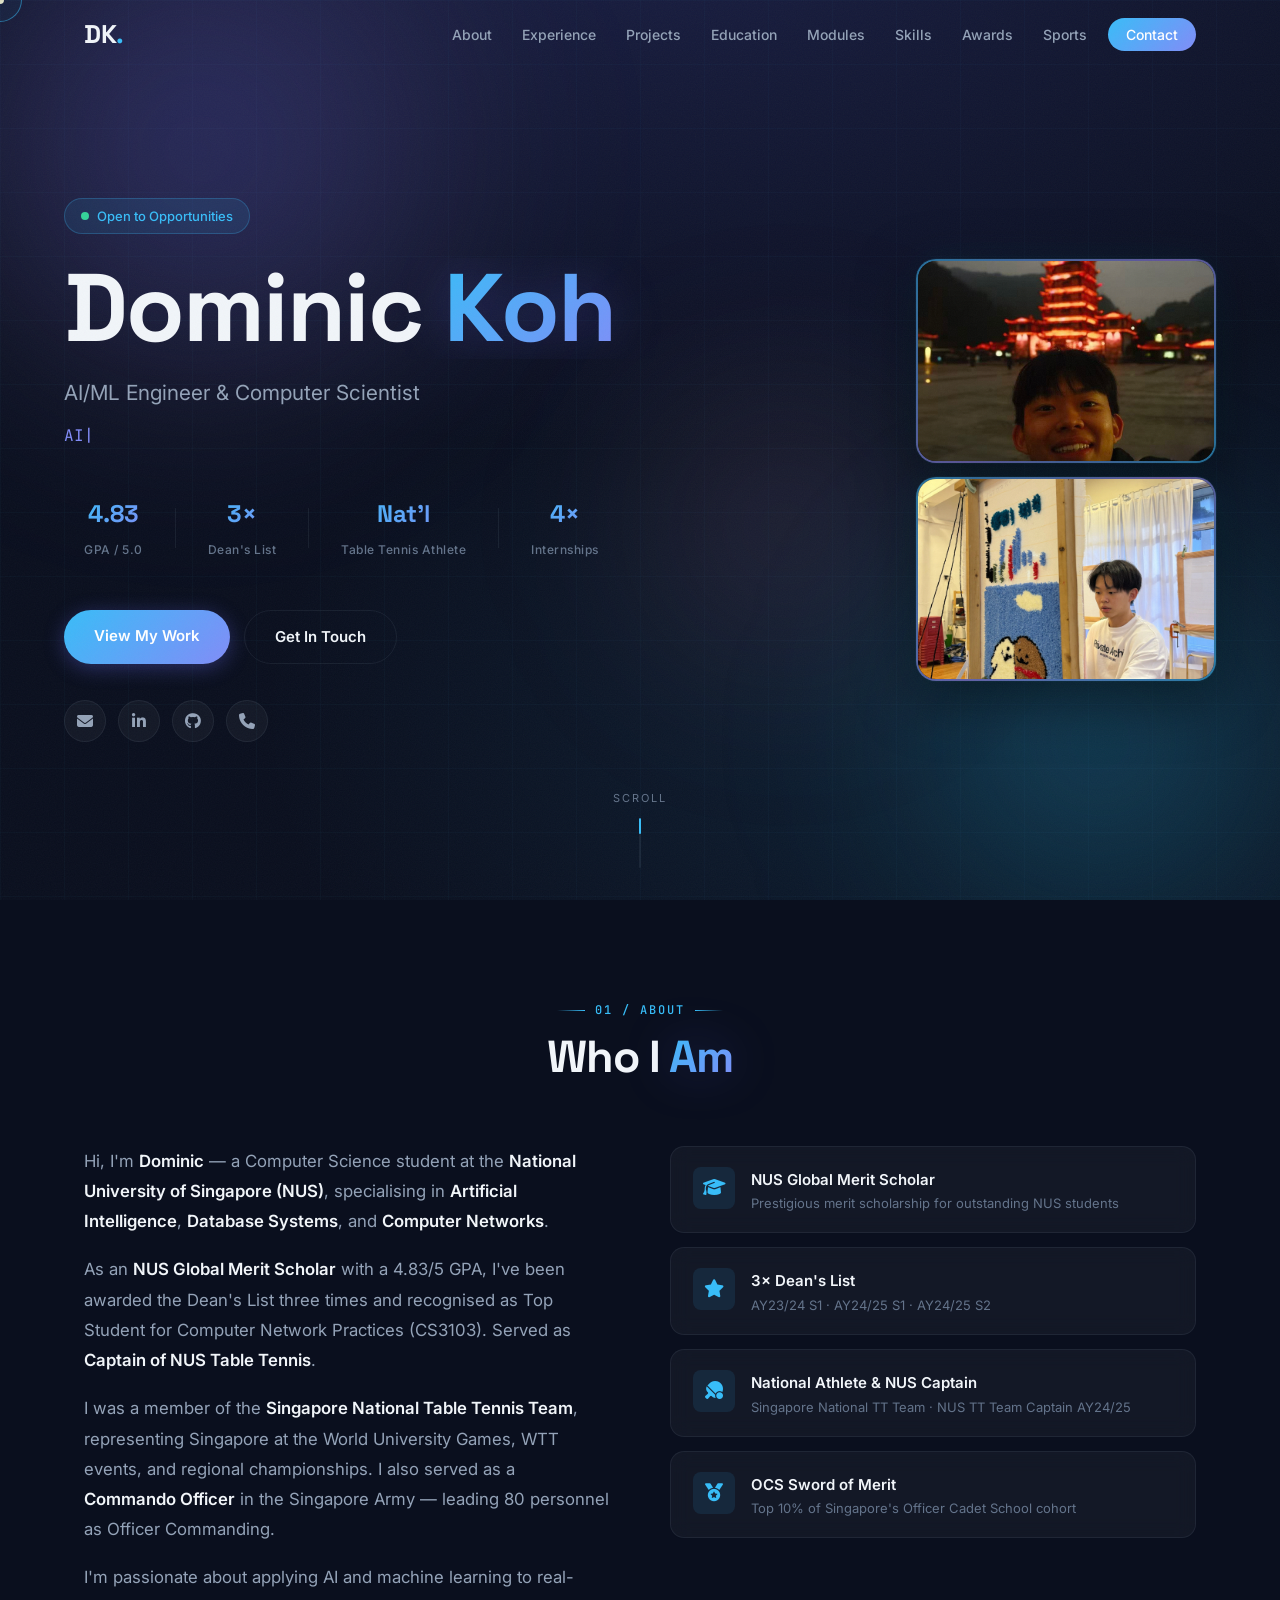
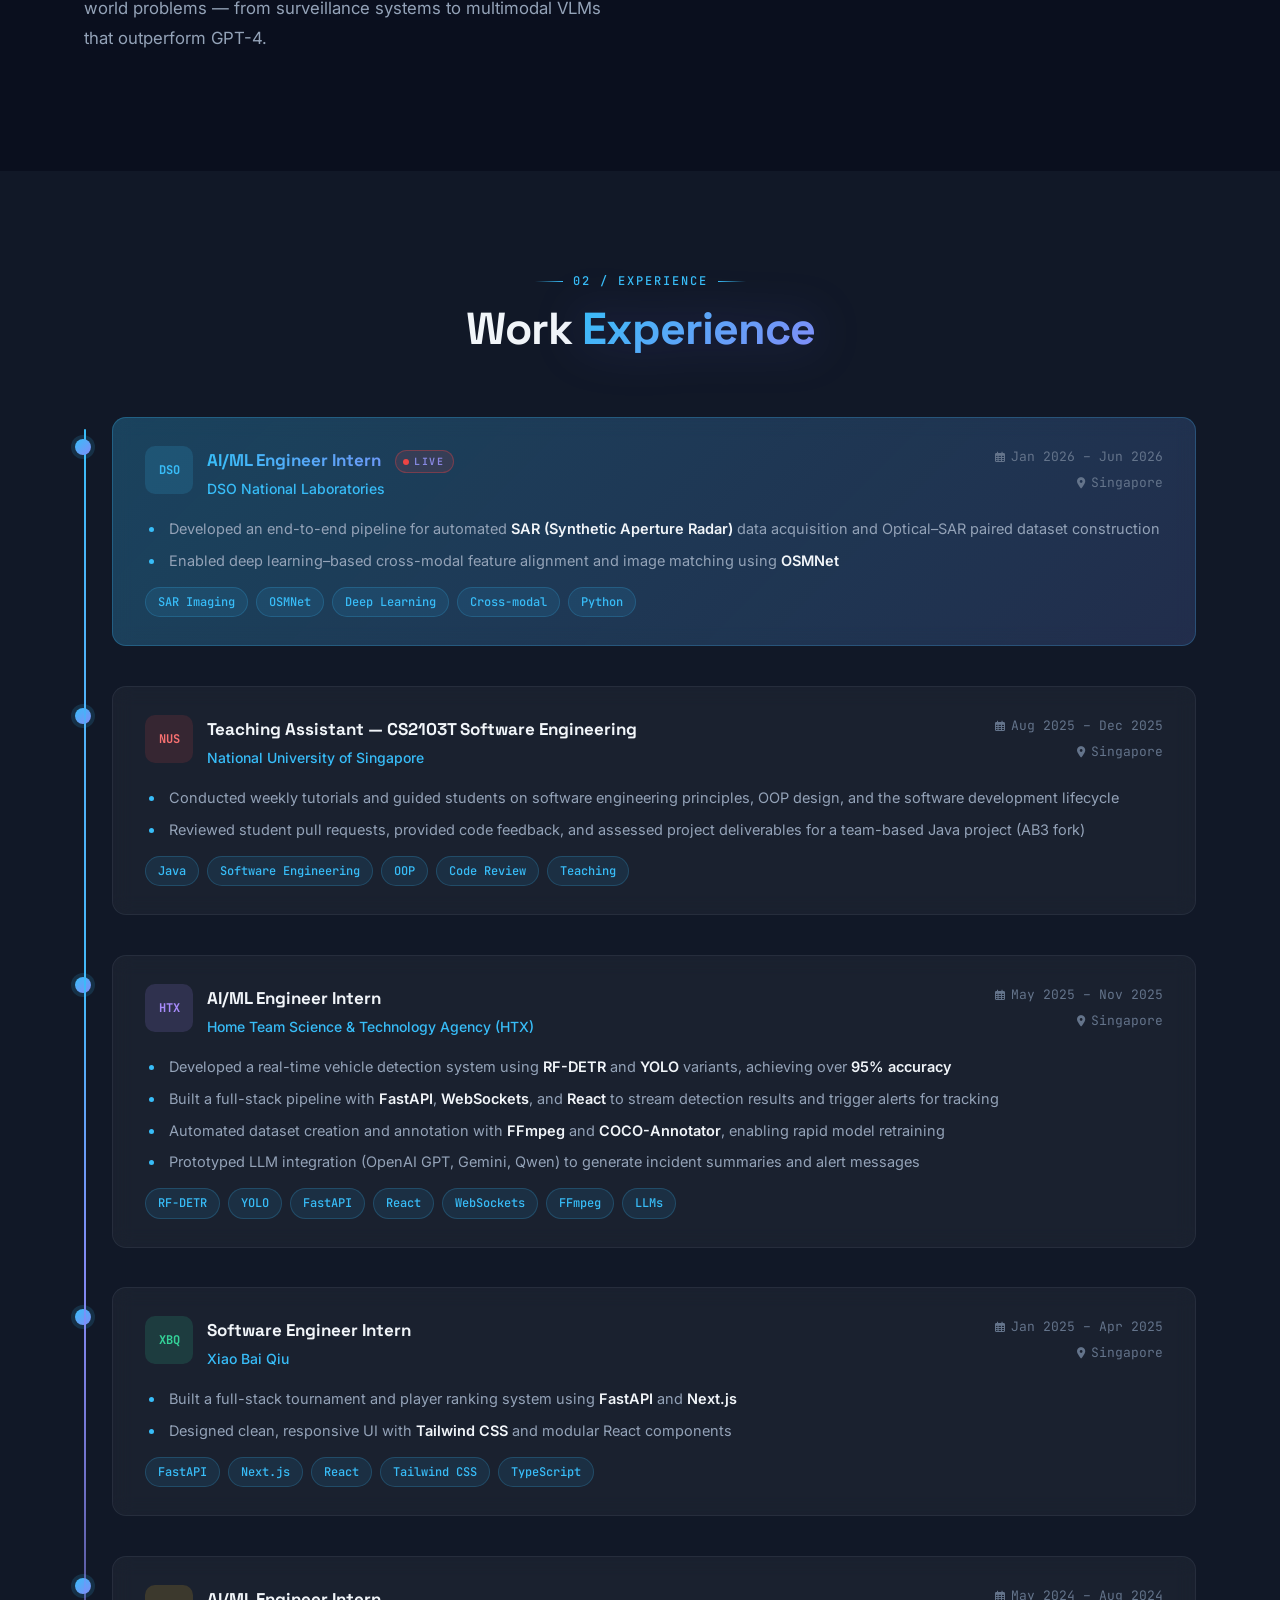
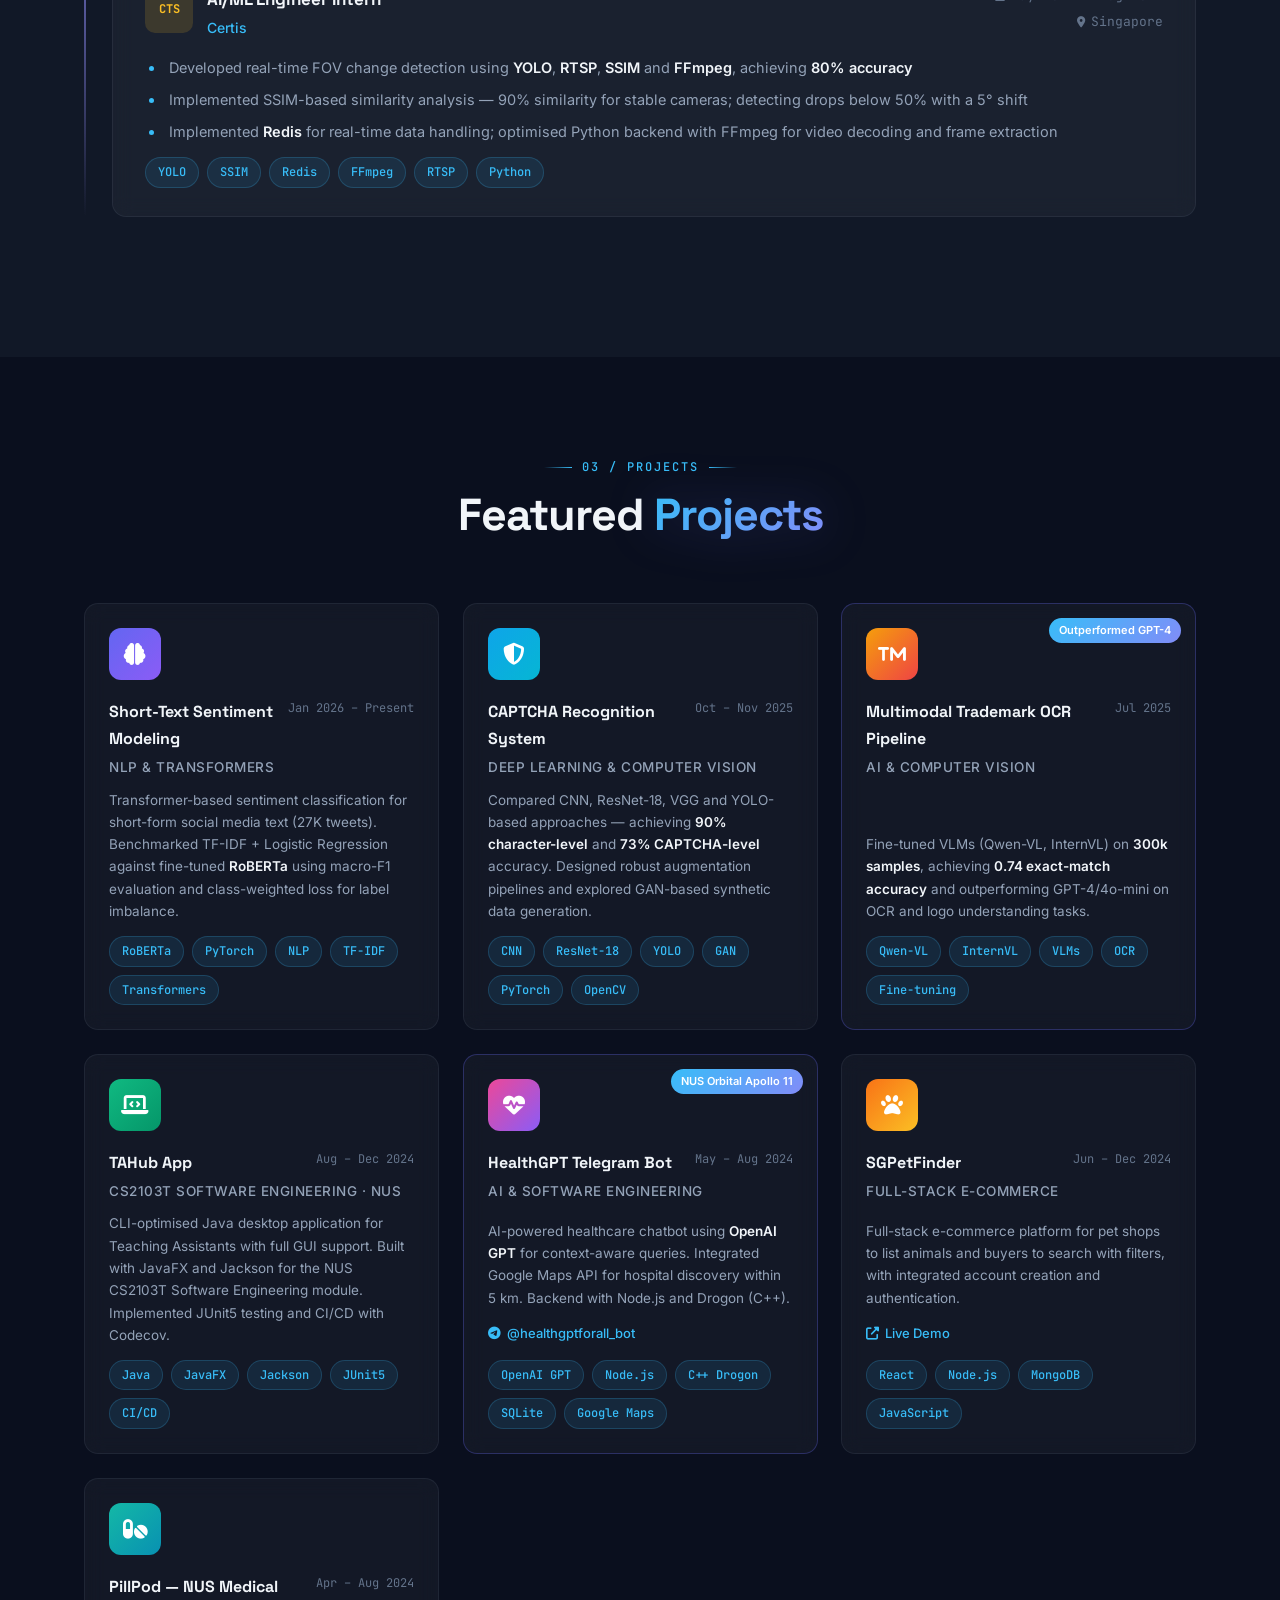
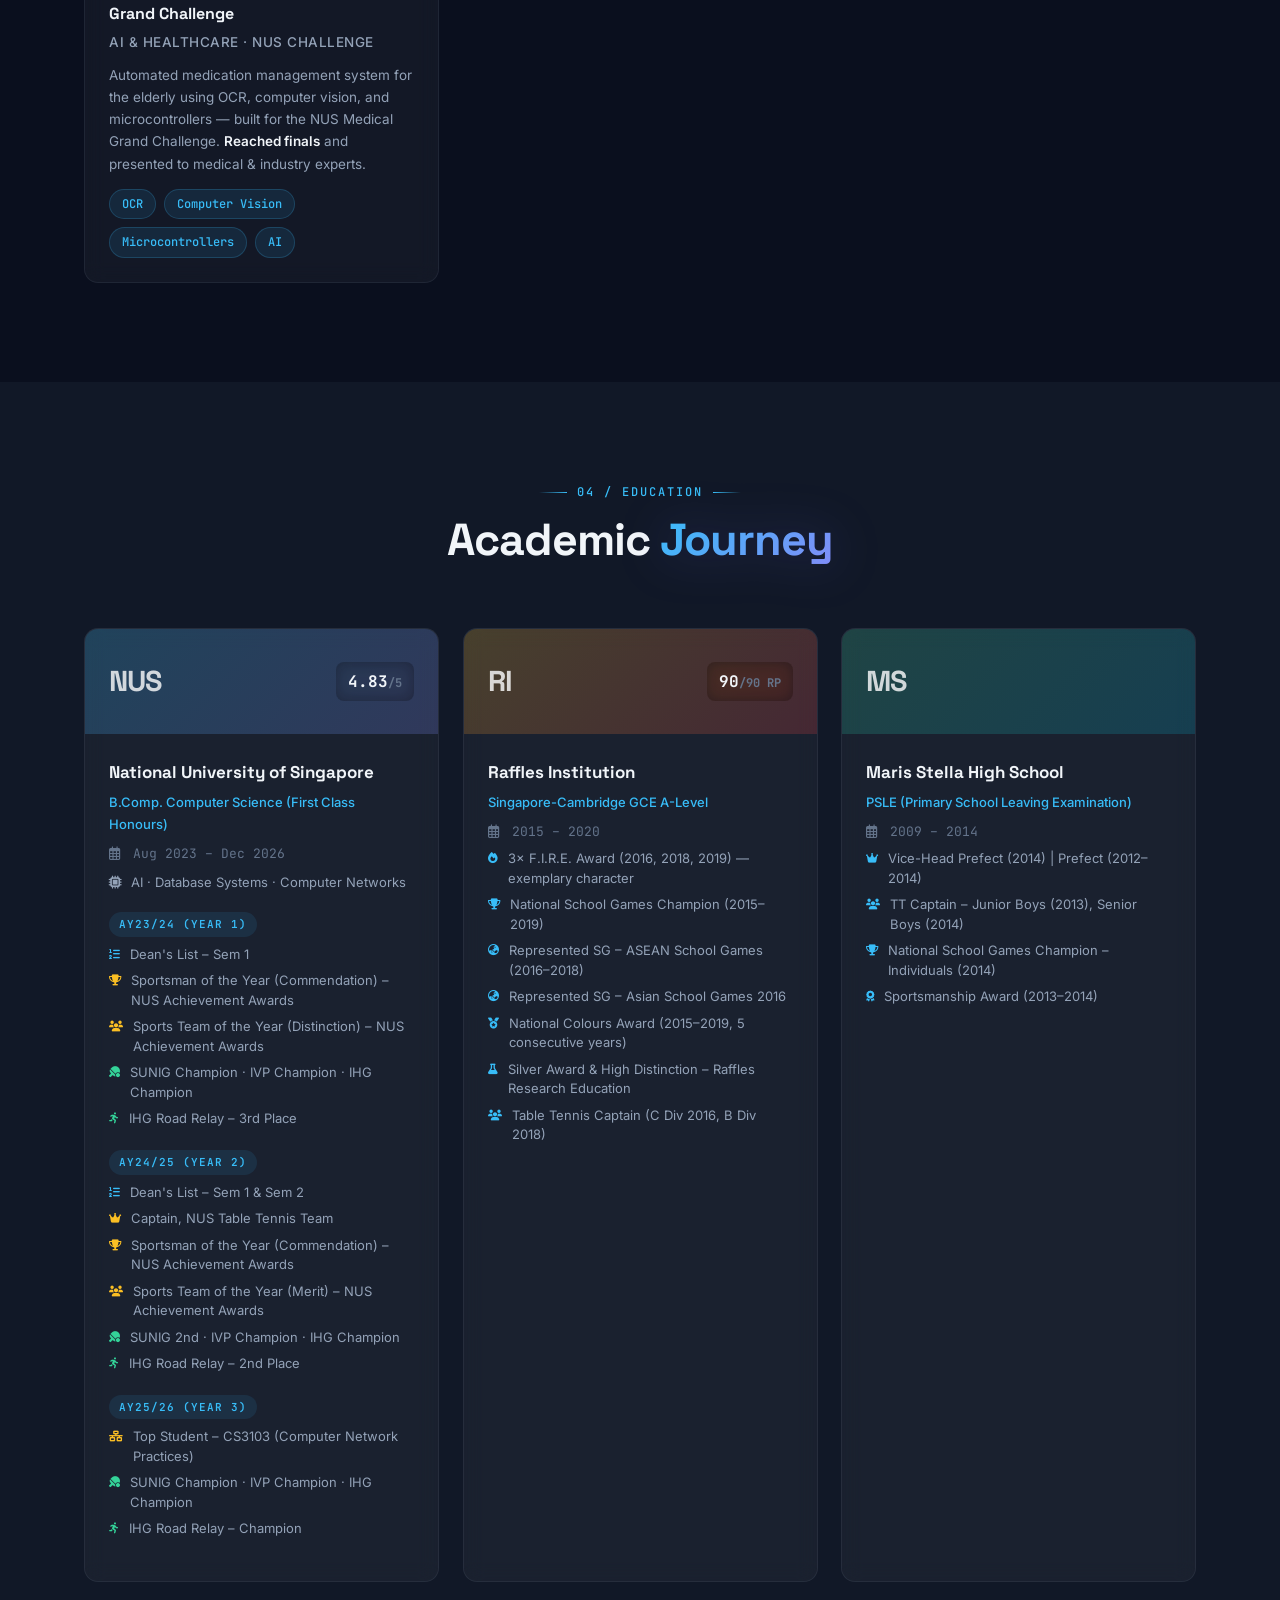
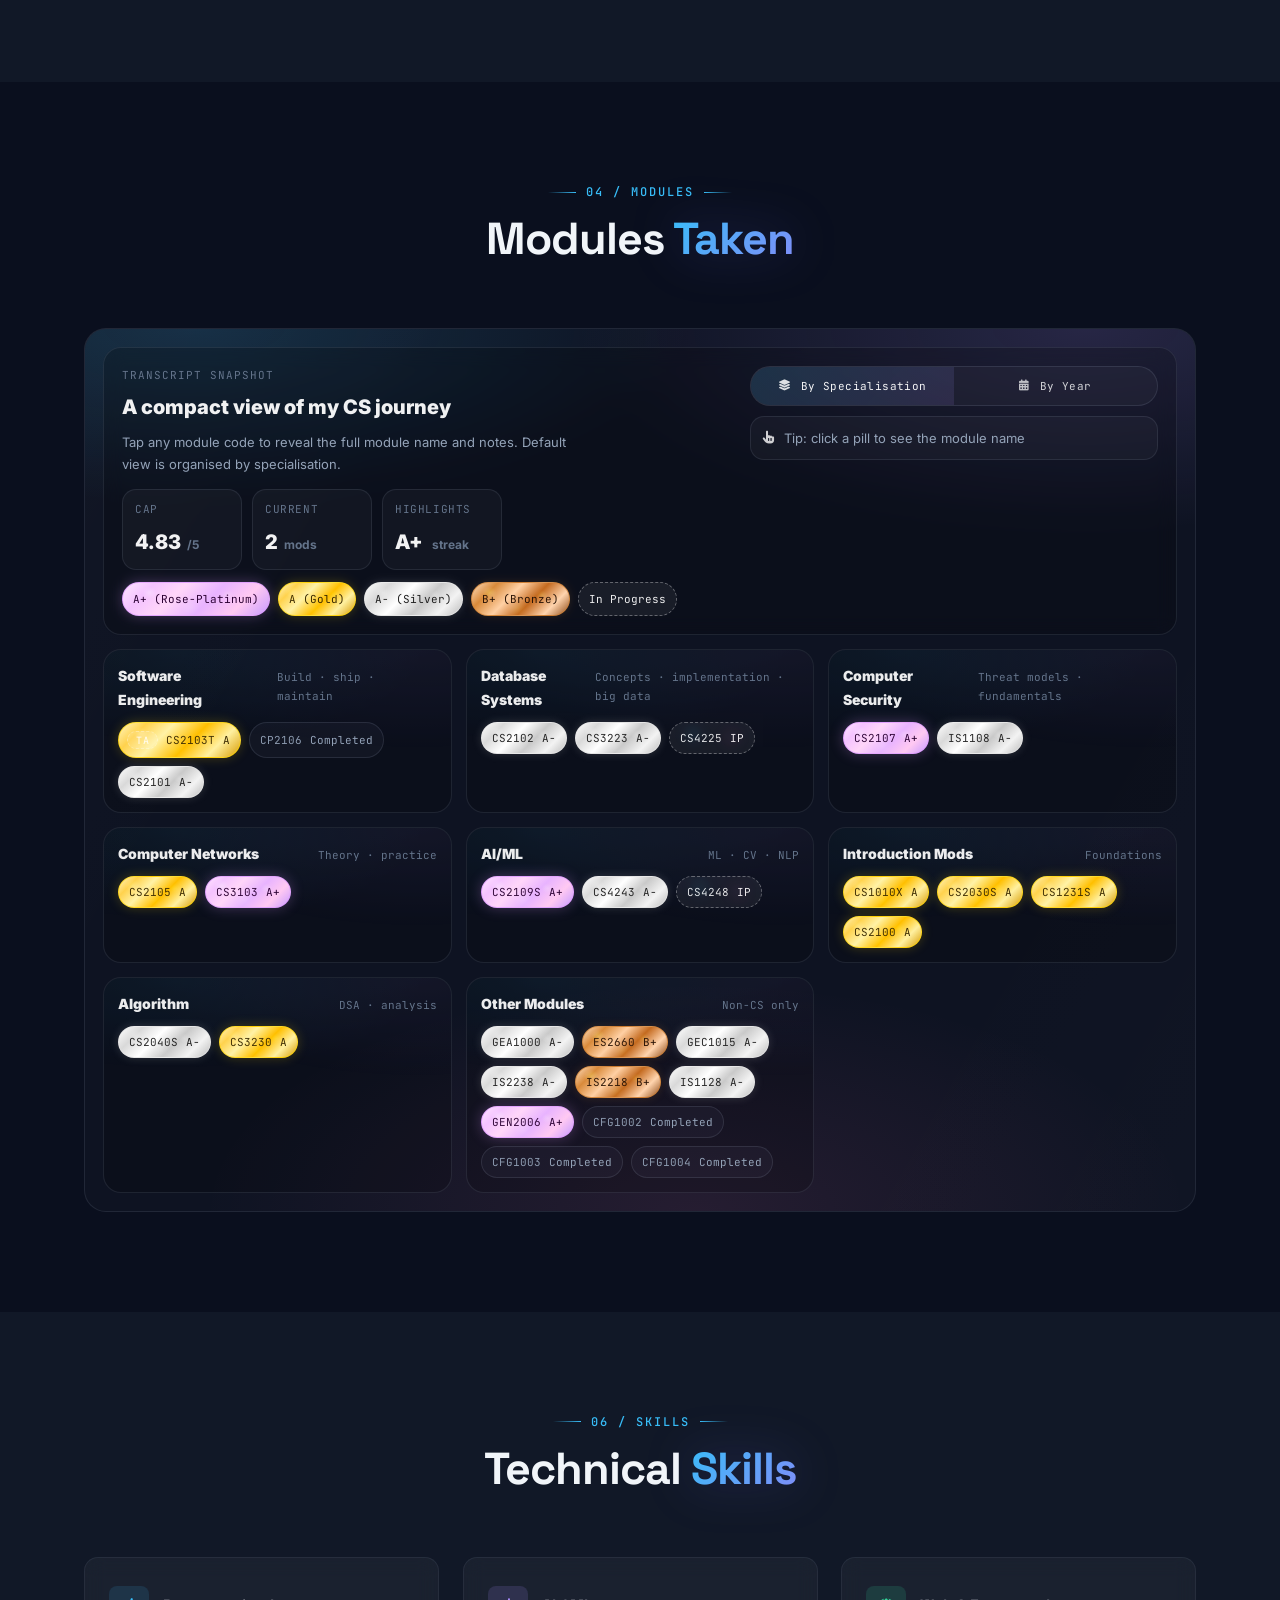
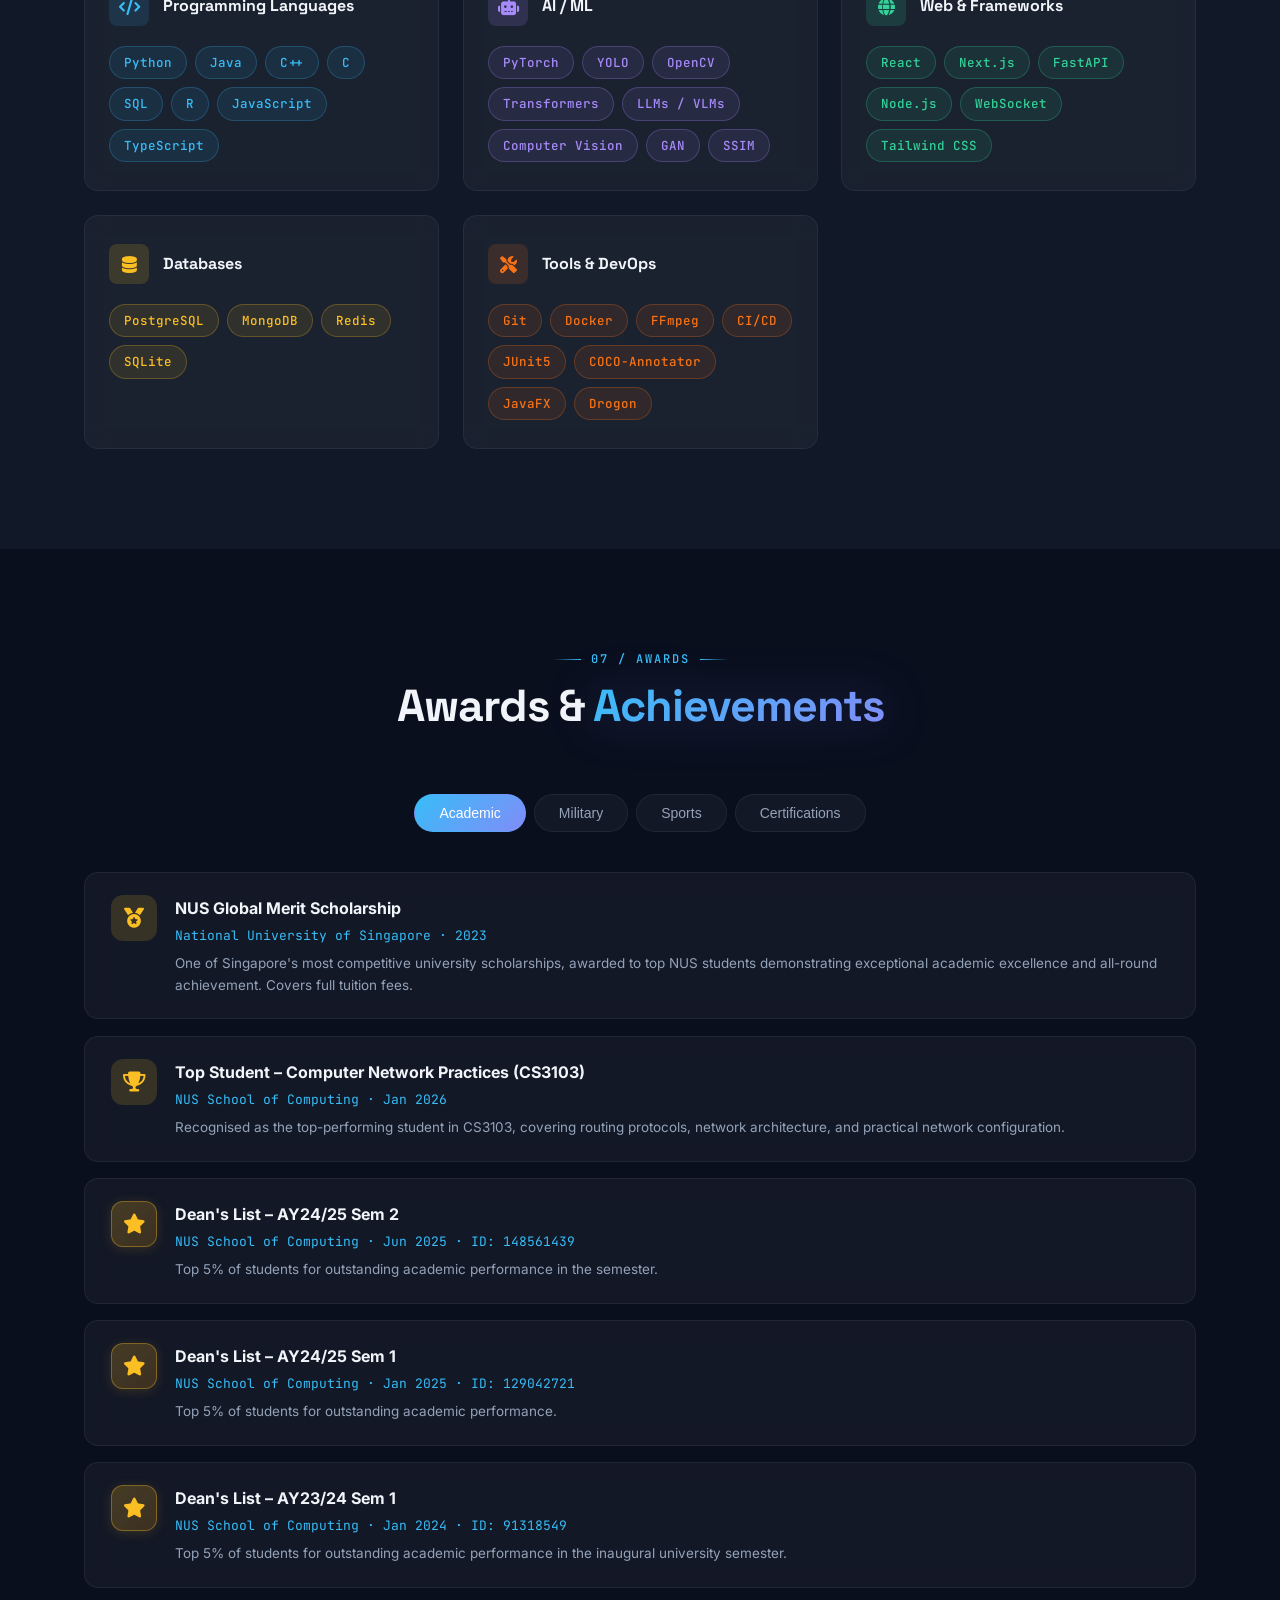
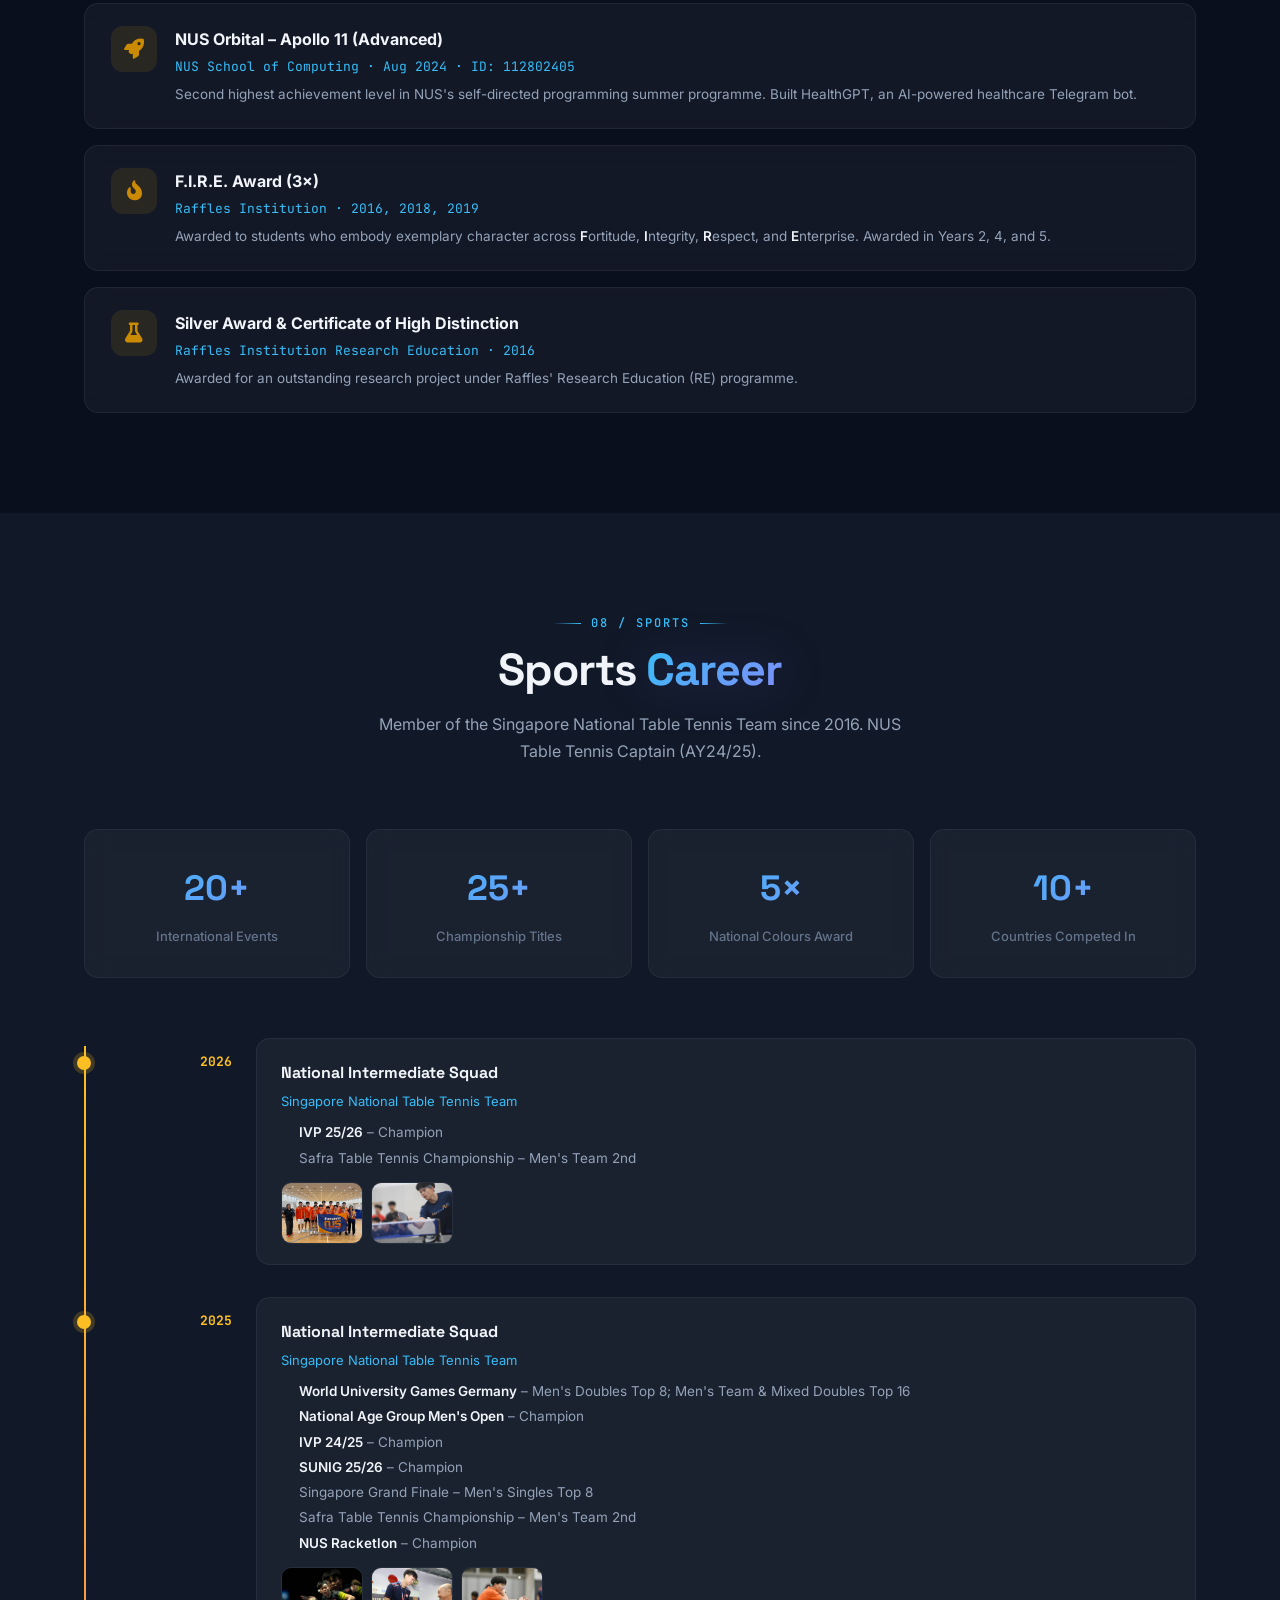
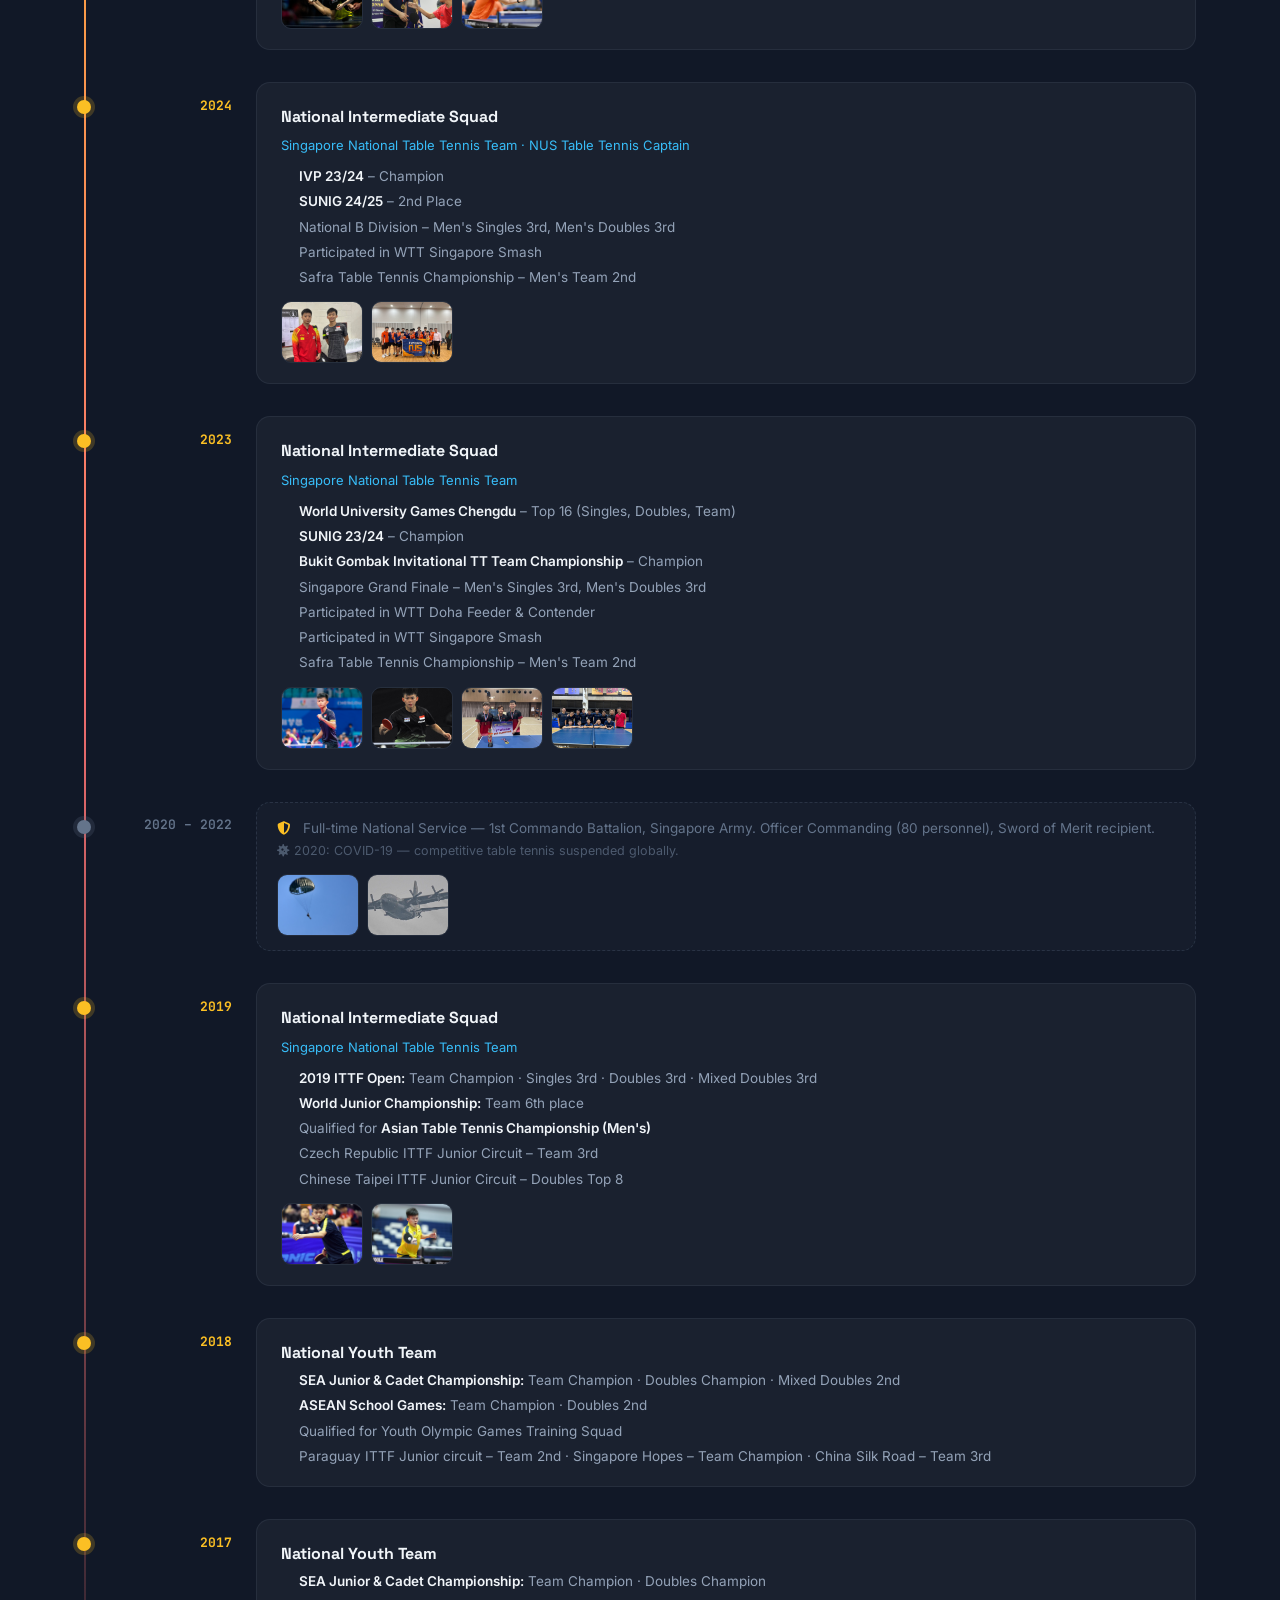
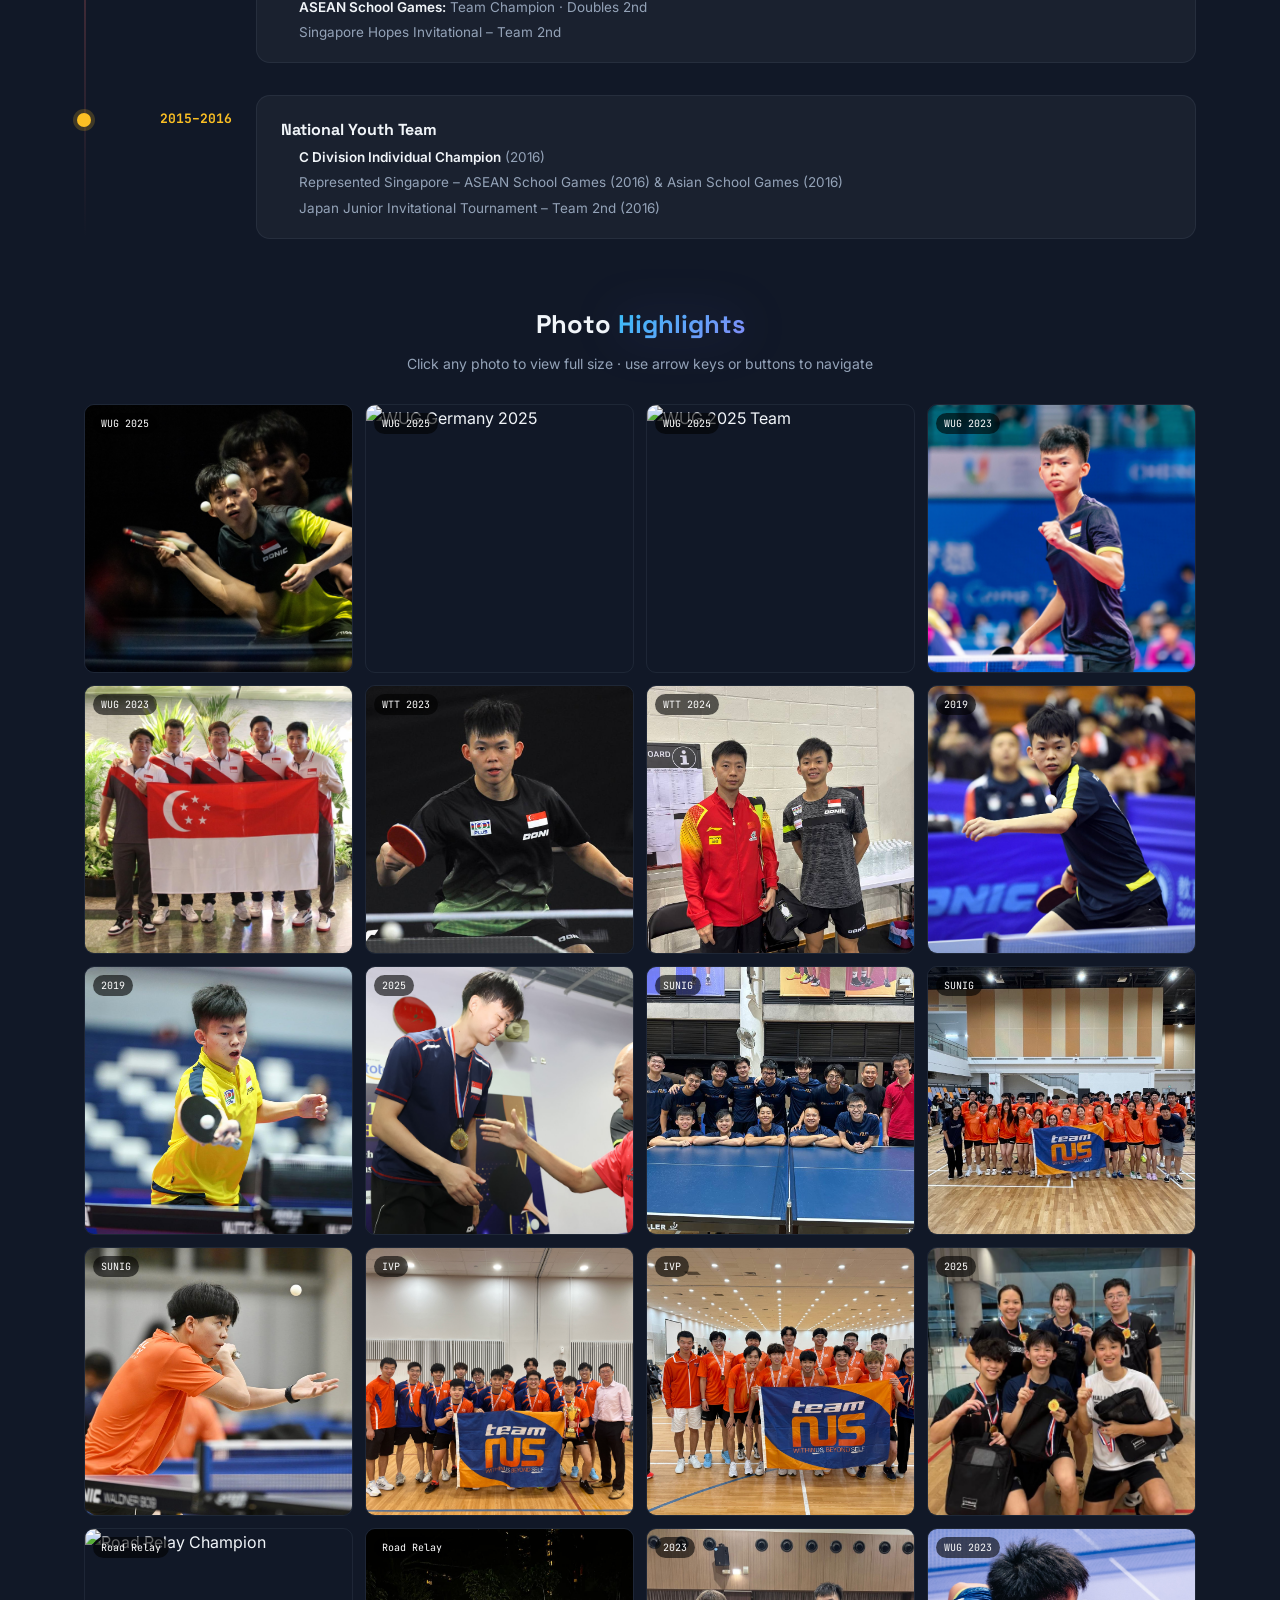
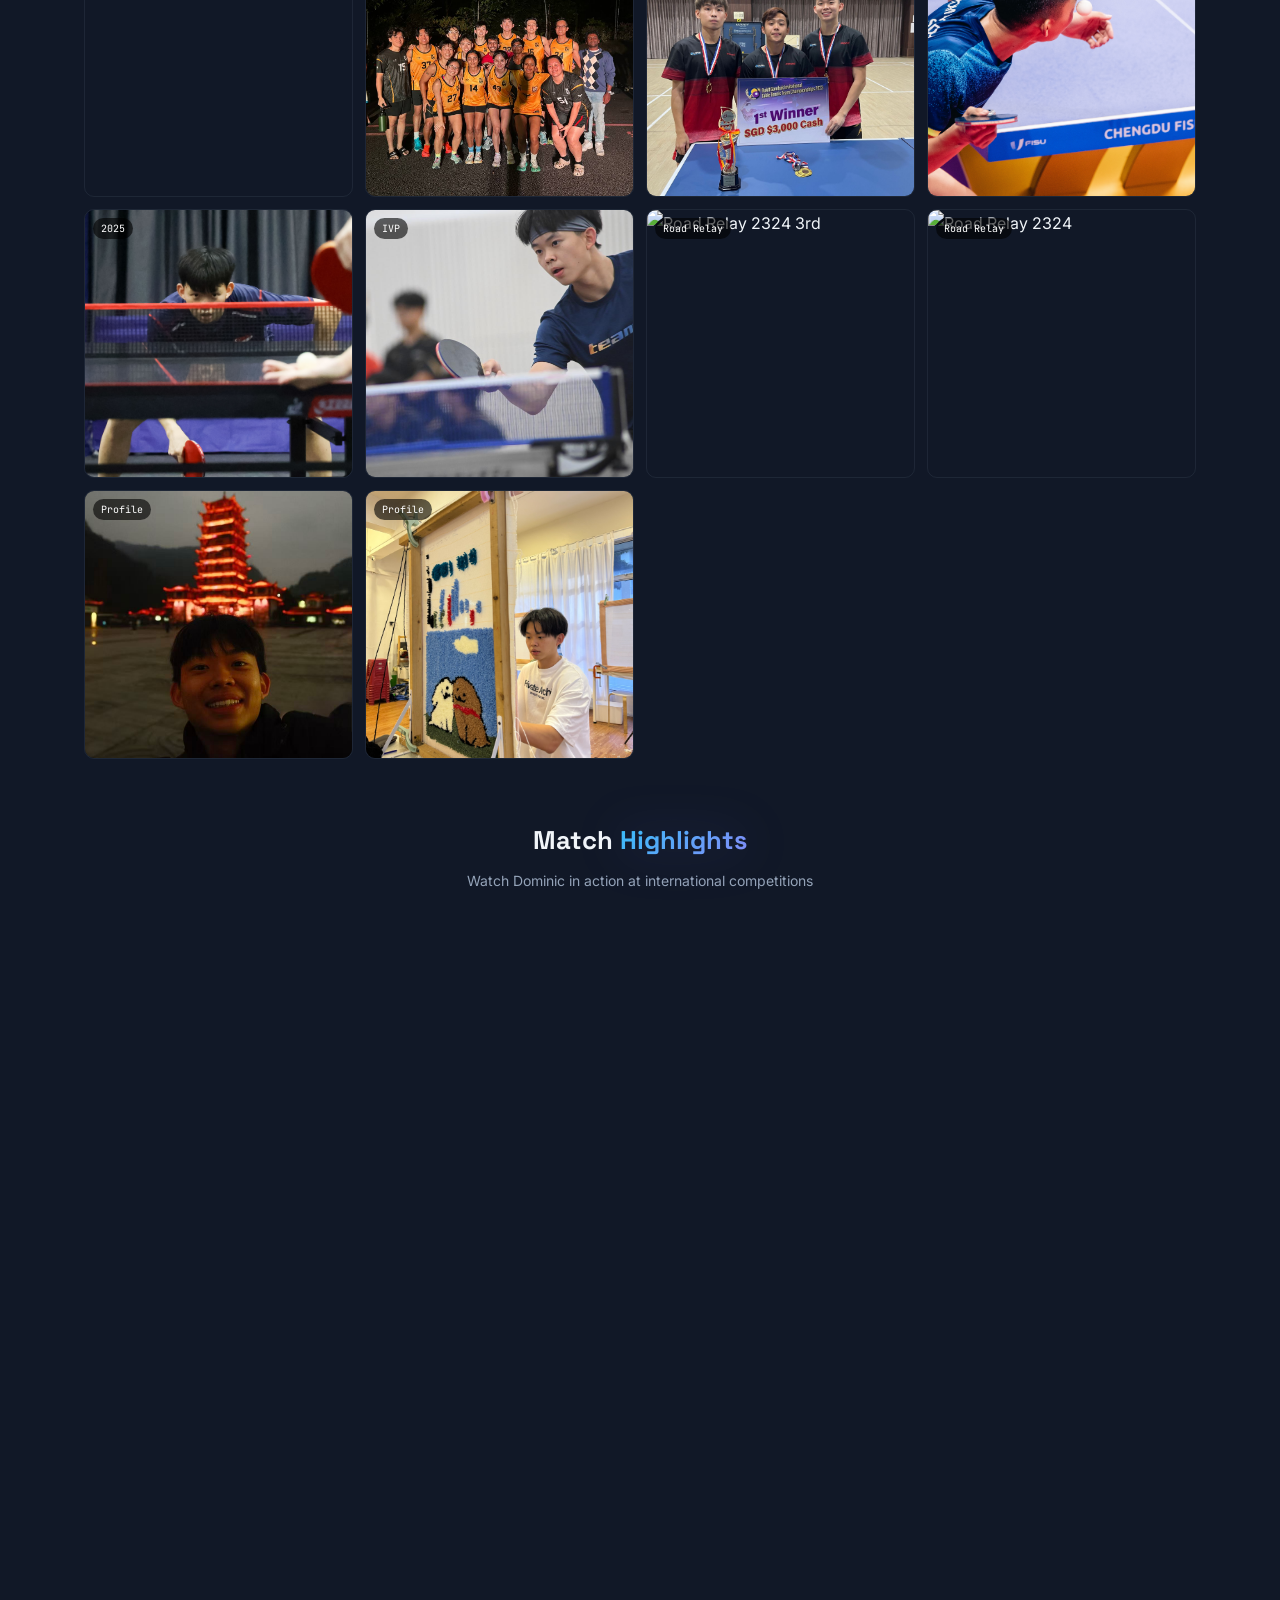
==== commit addb719e: "Change TA description" ====
--- a/index.html
+++ b/index.html
@@ -625,7 +625,7 @@
               <div class="mod-pill-grid">
                 <button class="mod-pill a shine has-badge" type="button"
                   data-code="CS2103T" data-name="Software Engineering" data-grade="A"
-                  data-fun="Fun fact: I was a Teaching Assistant 🧑‍🏫 (yes, I graded labs)">
+                  data-fun="Fun fact: I was a Teaching Assistant 🧑‍🏫 i graded projects :)">
                   <span class="pill-badge">TA</span>
                   <em>CS2103T</em> A
                 </button>
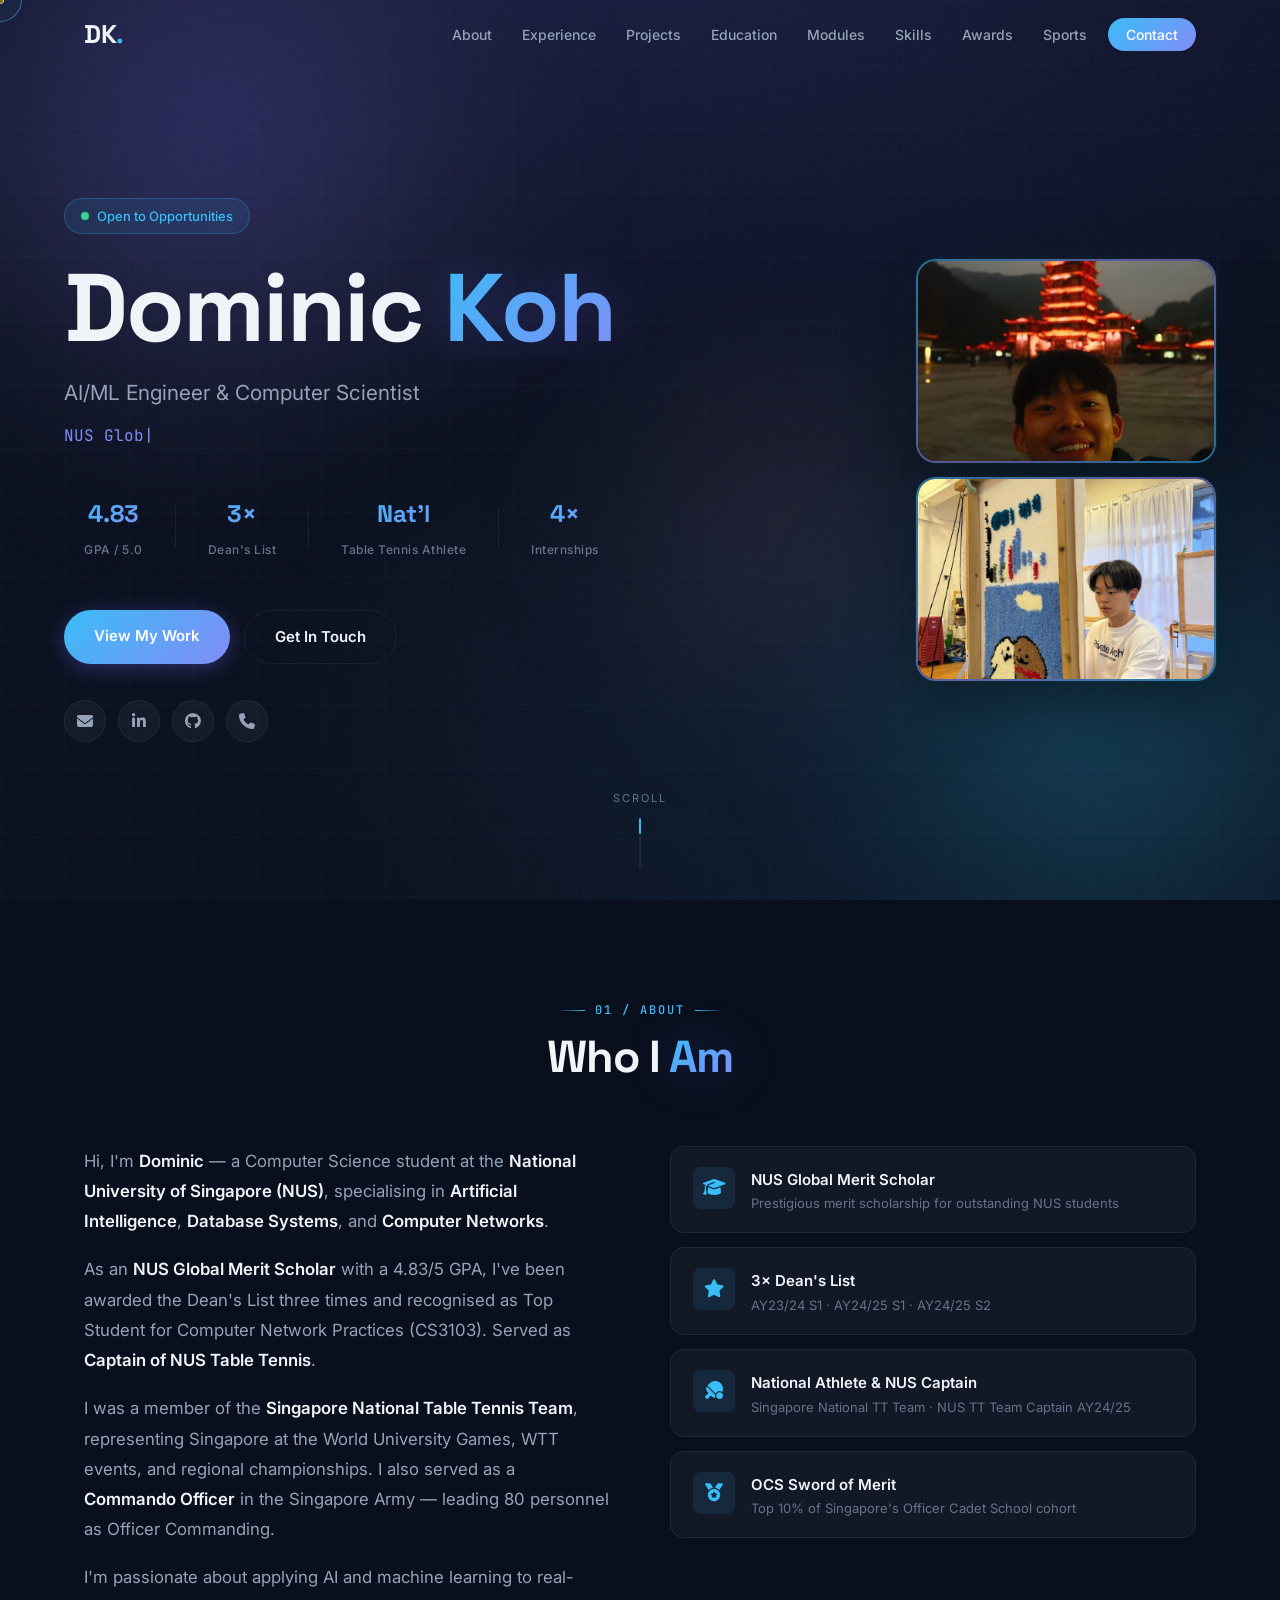
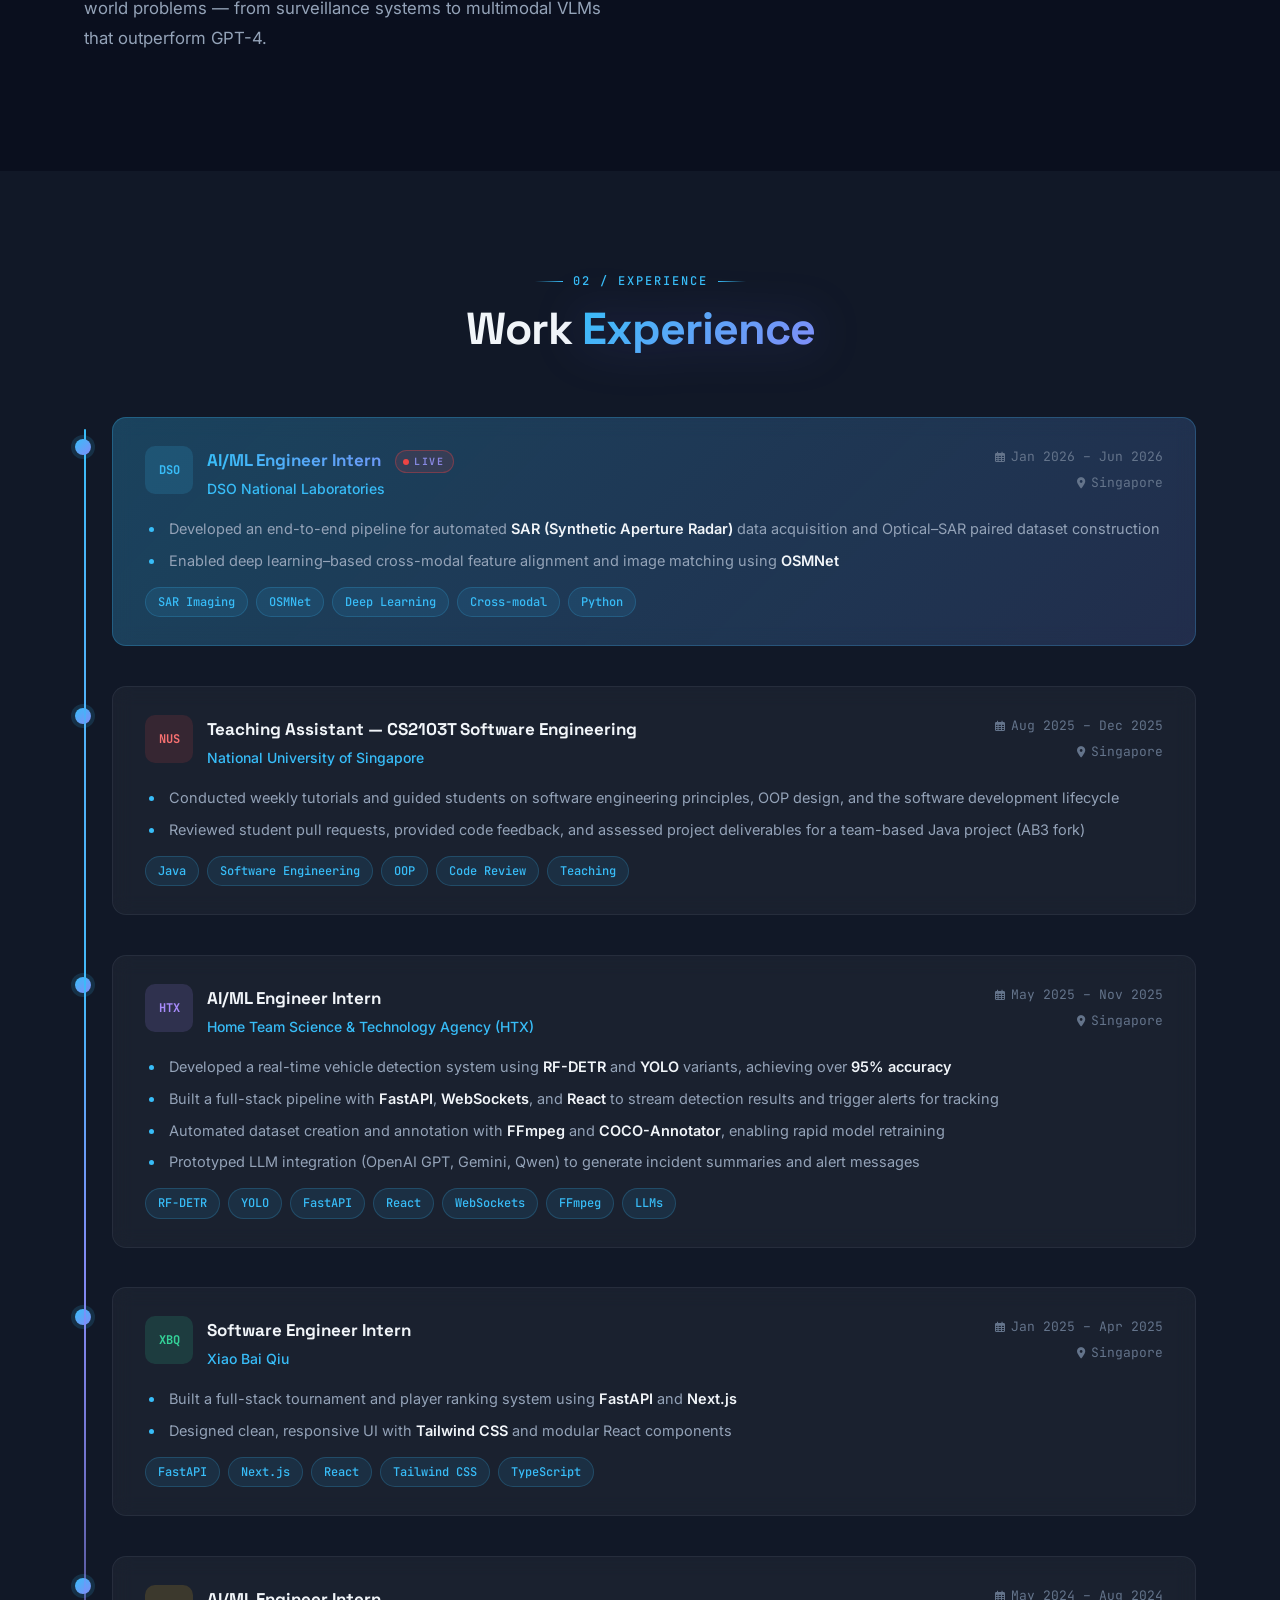
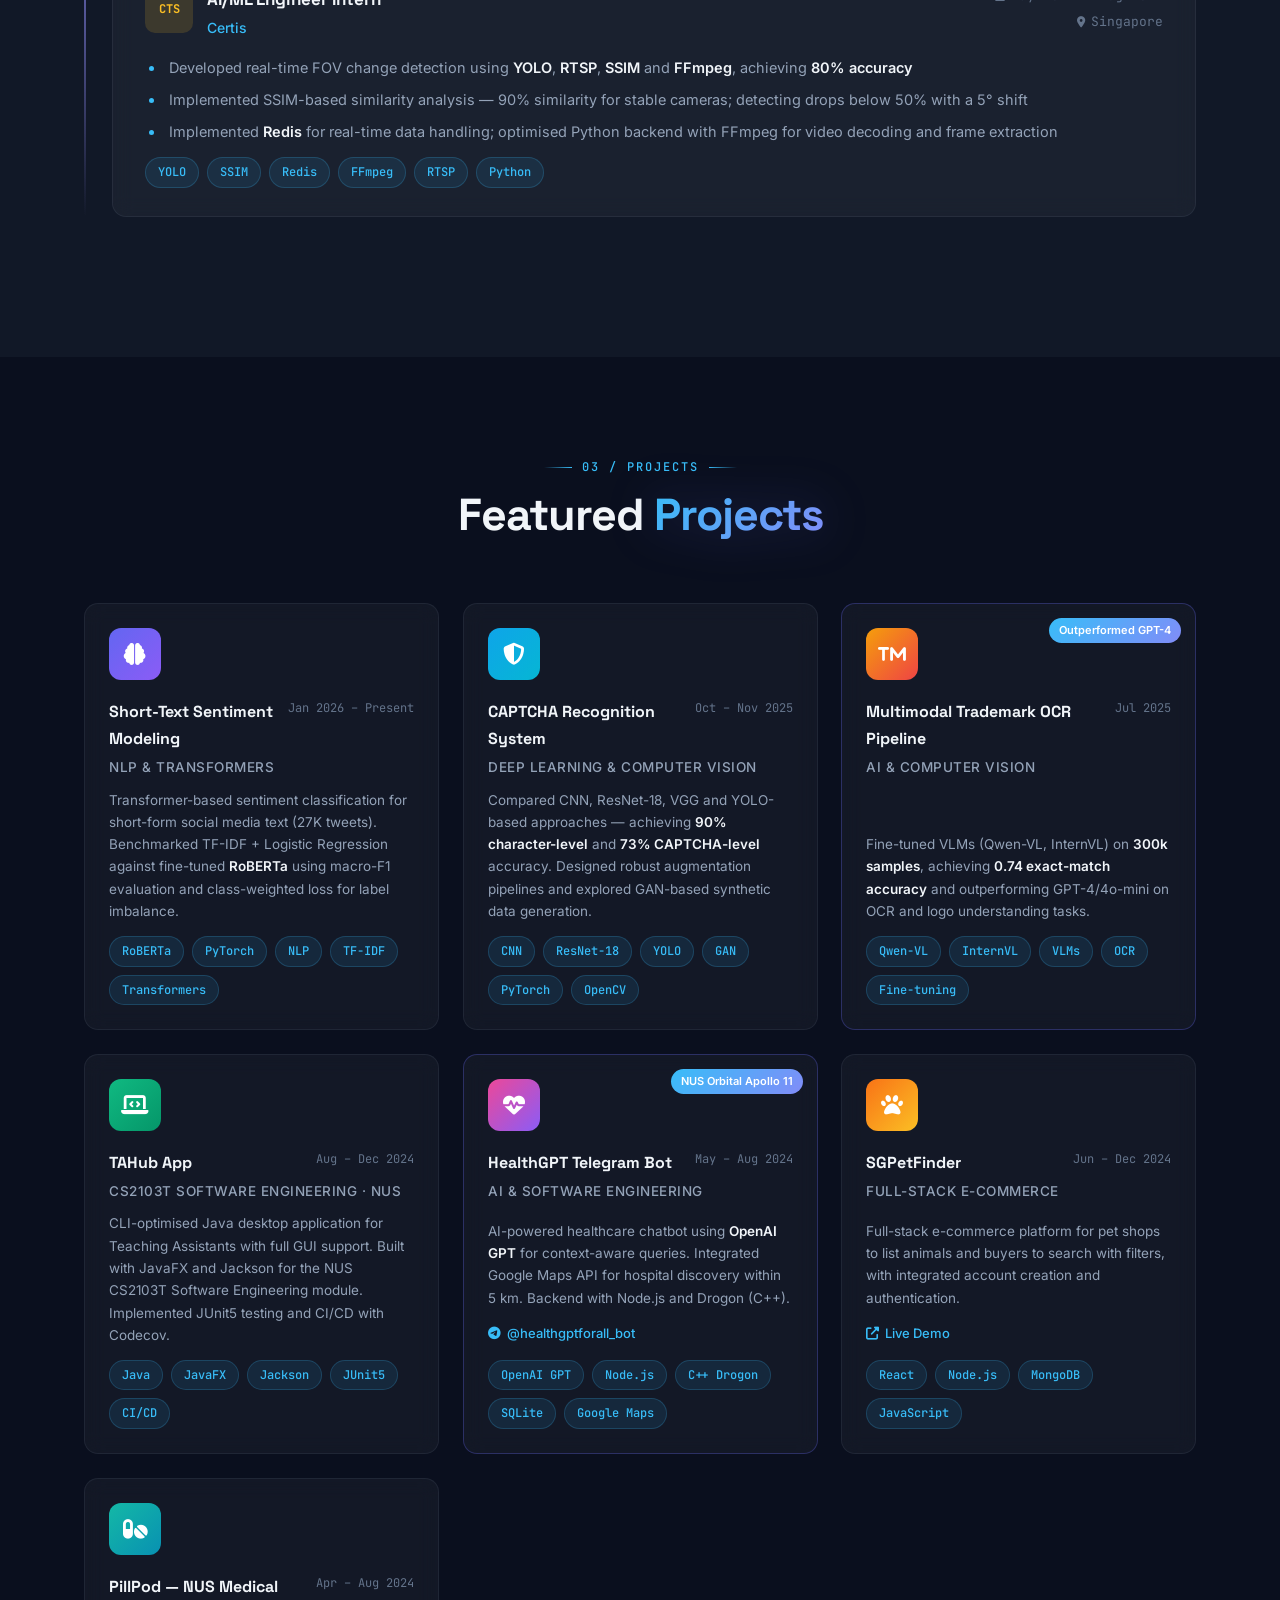
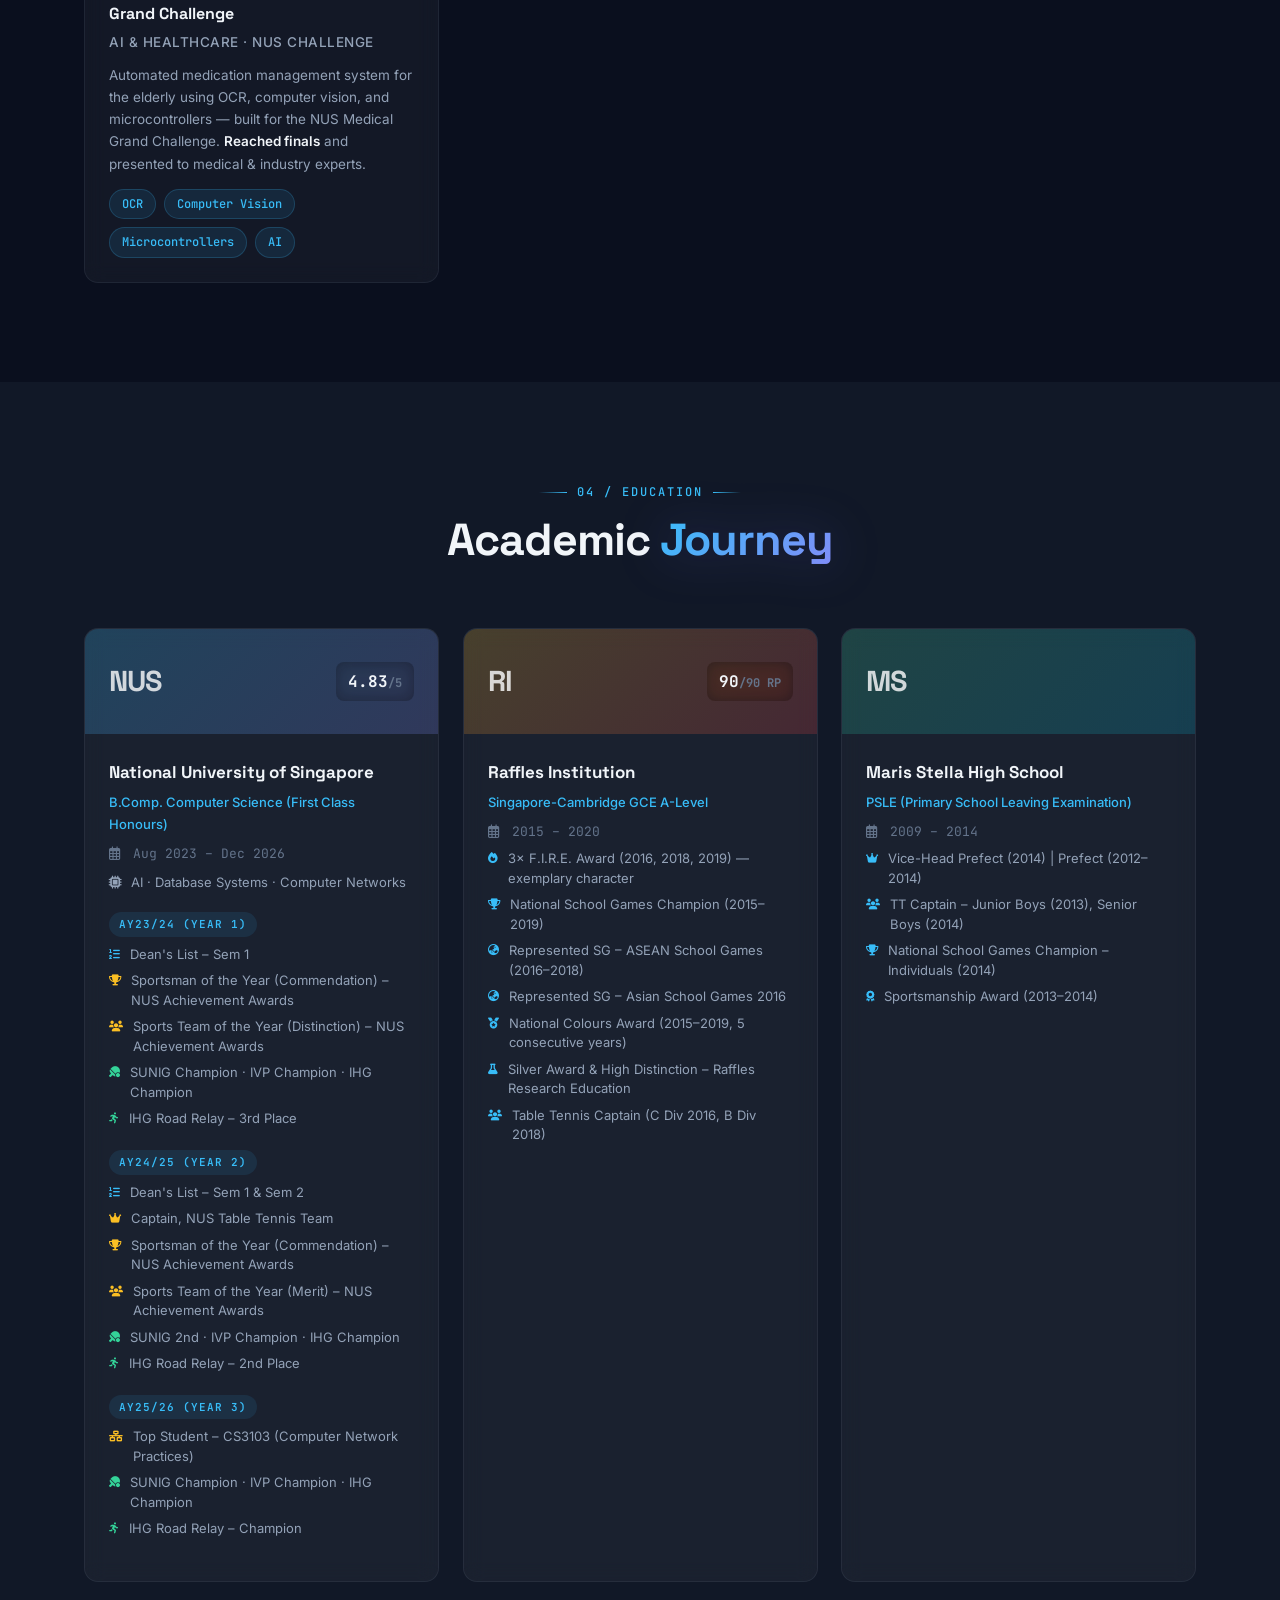
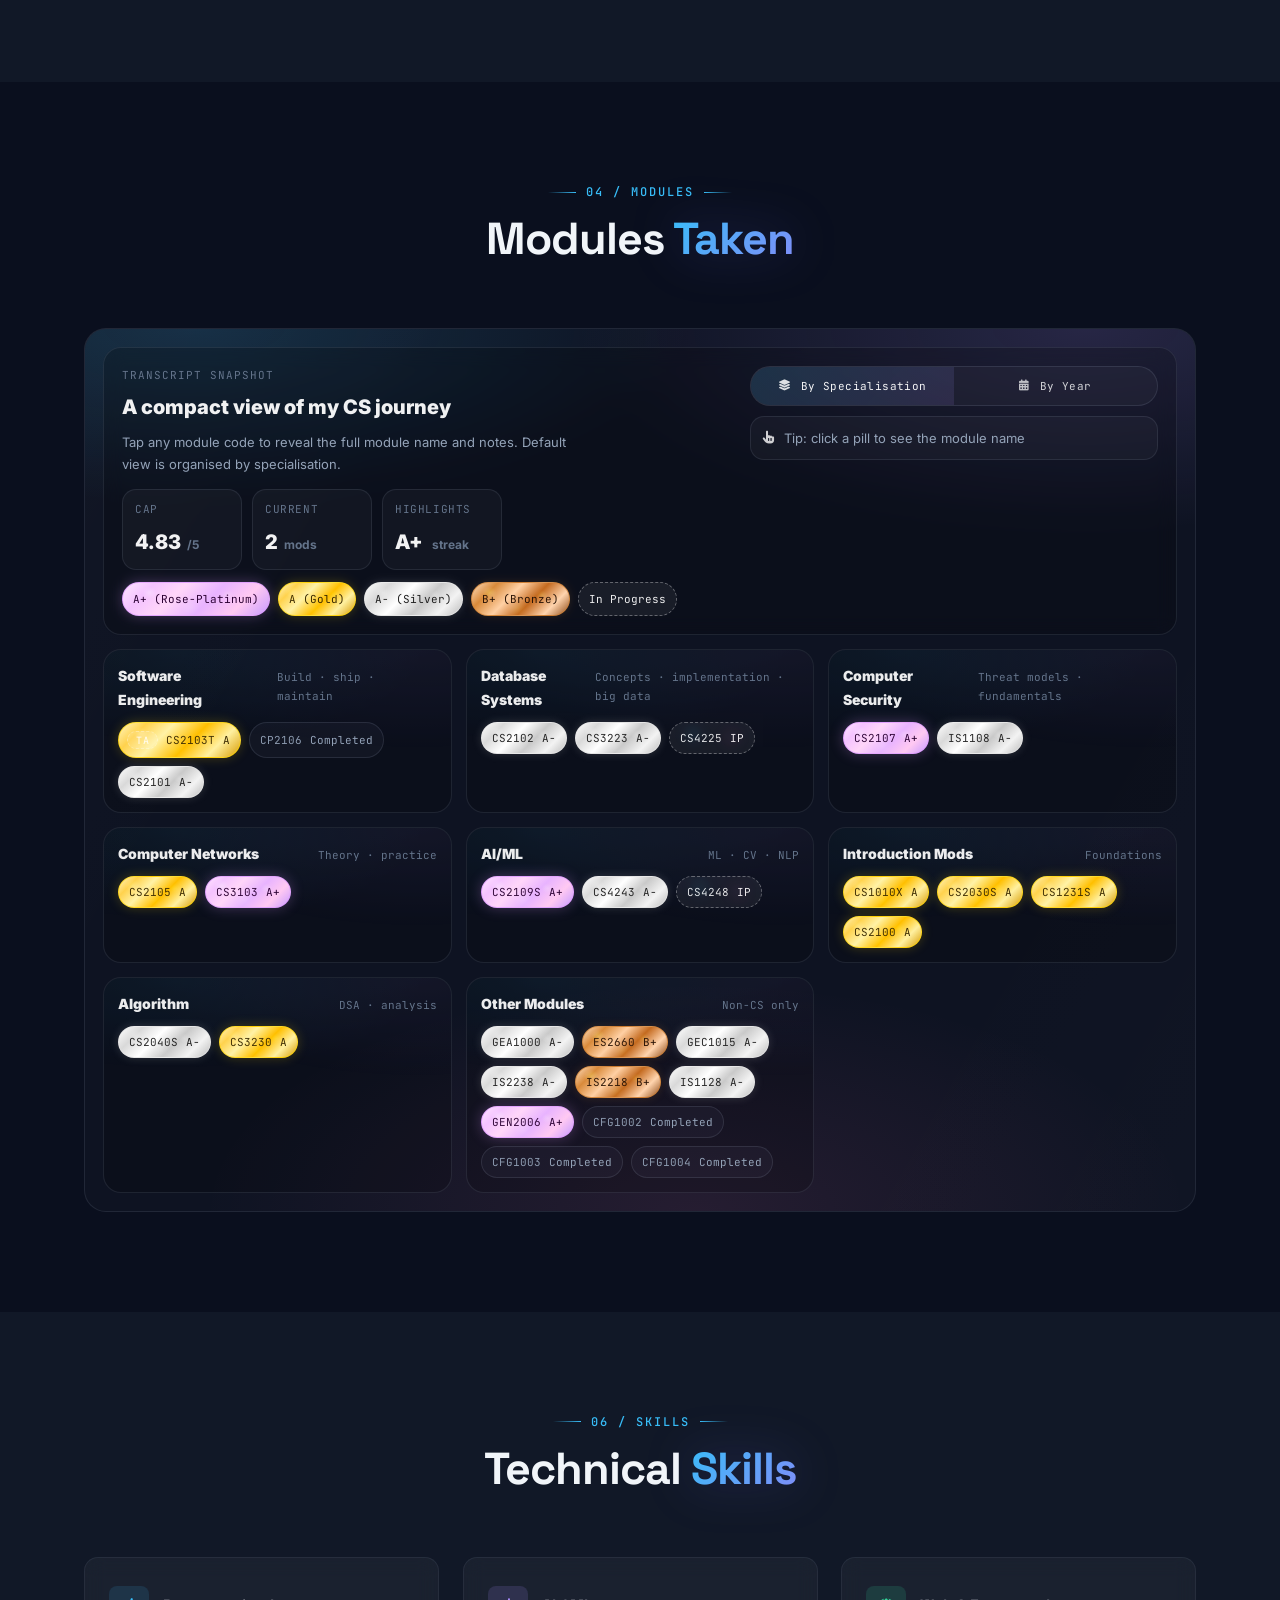
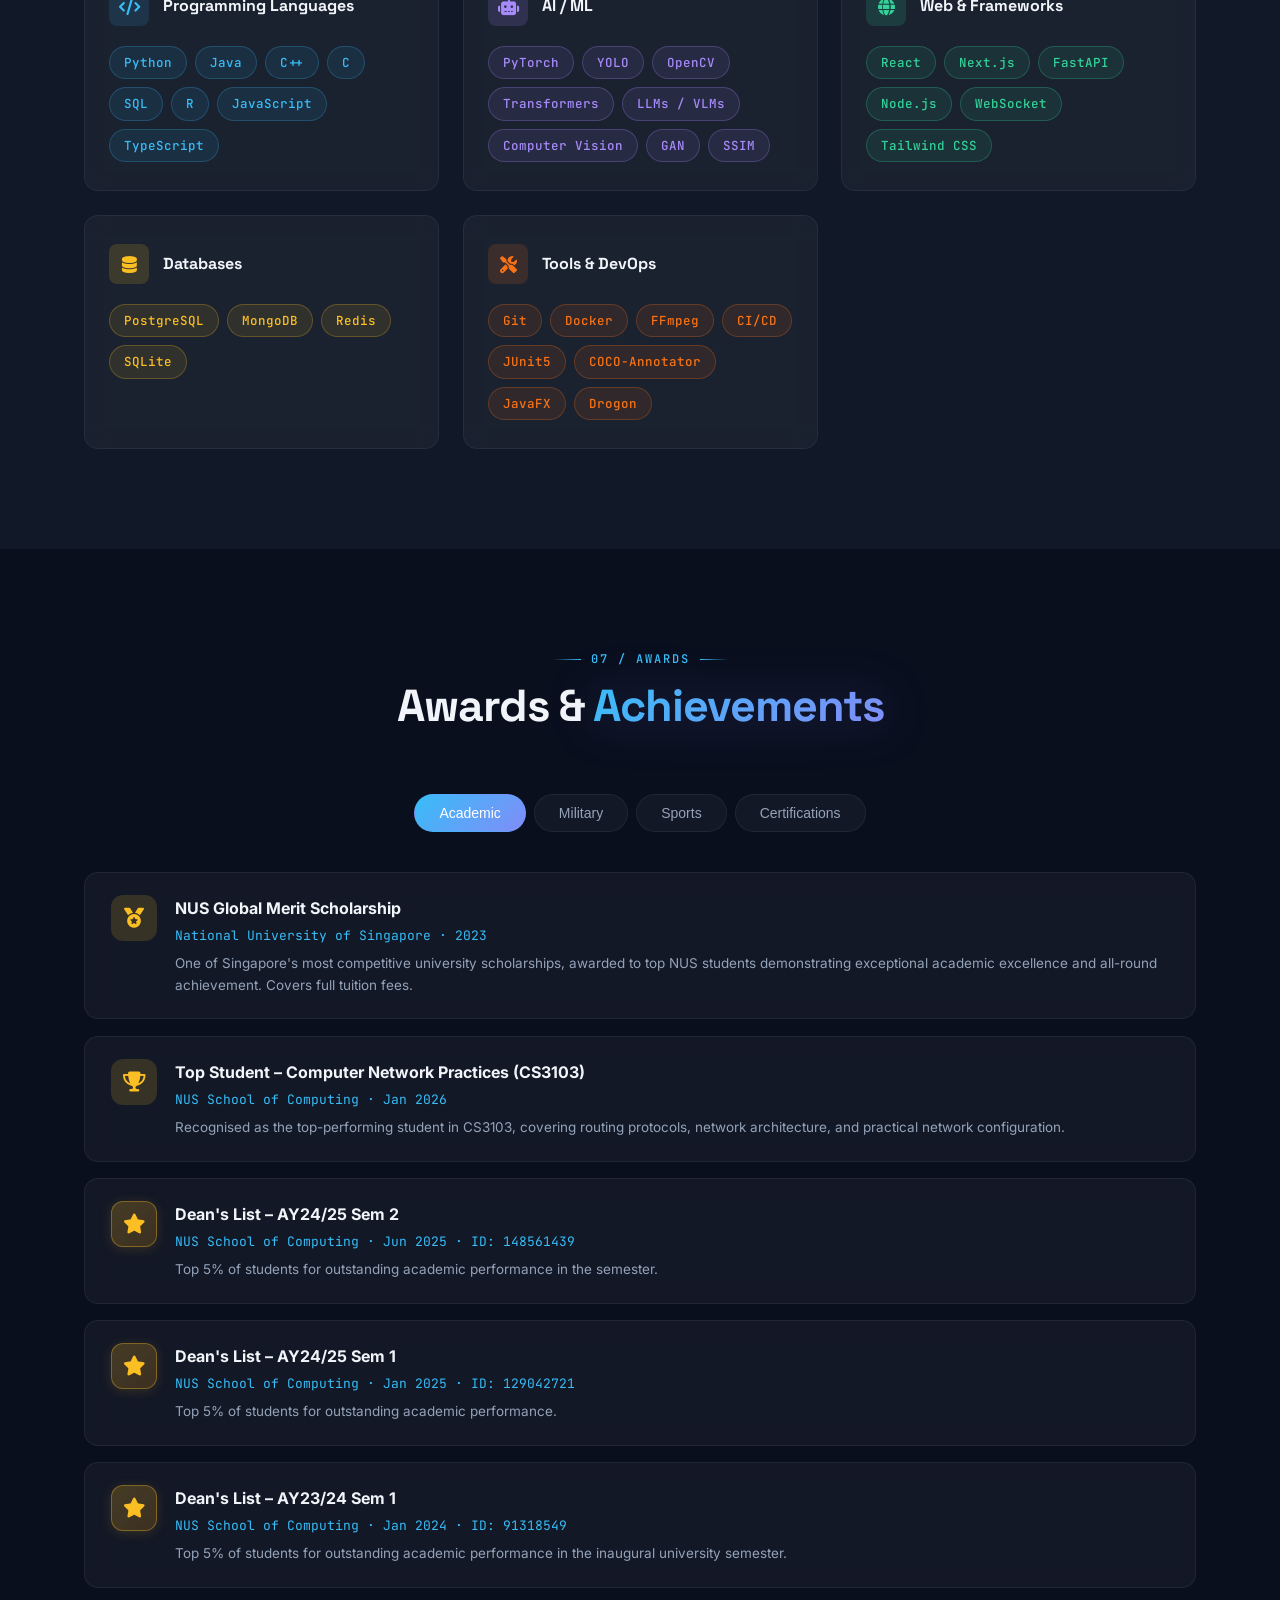
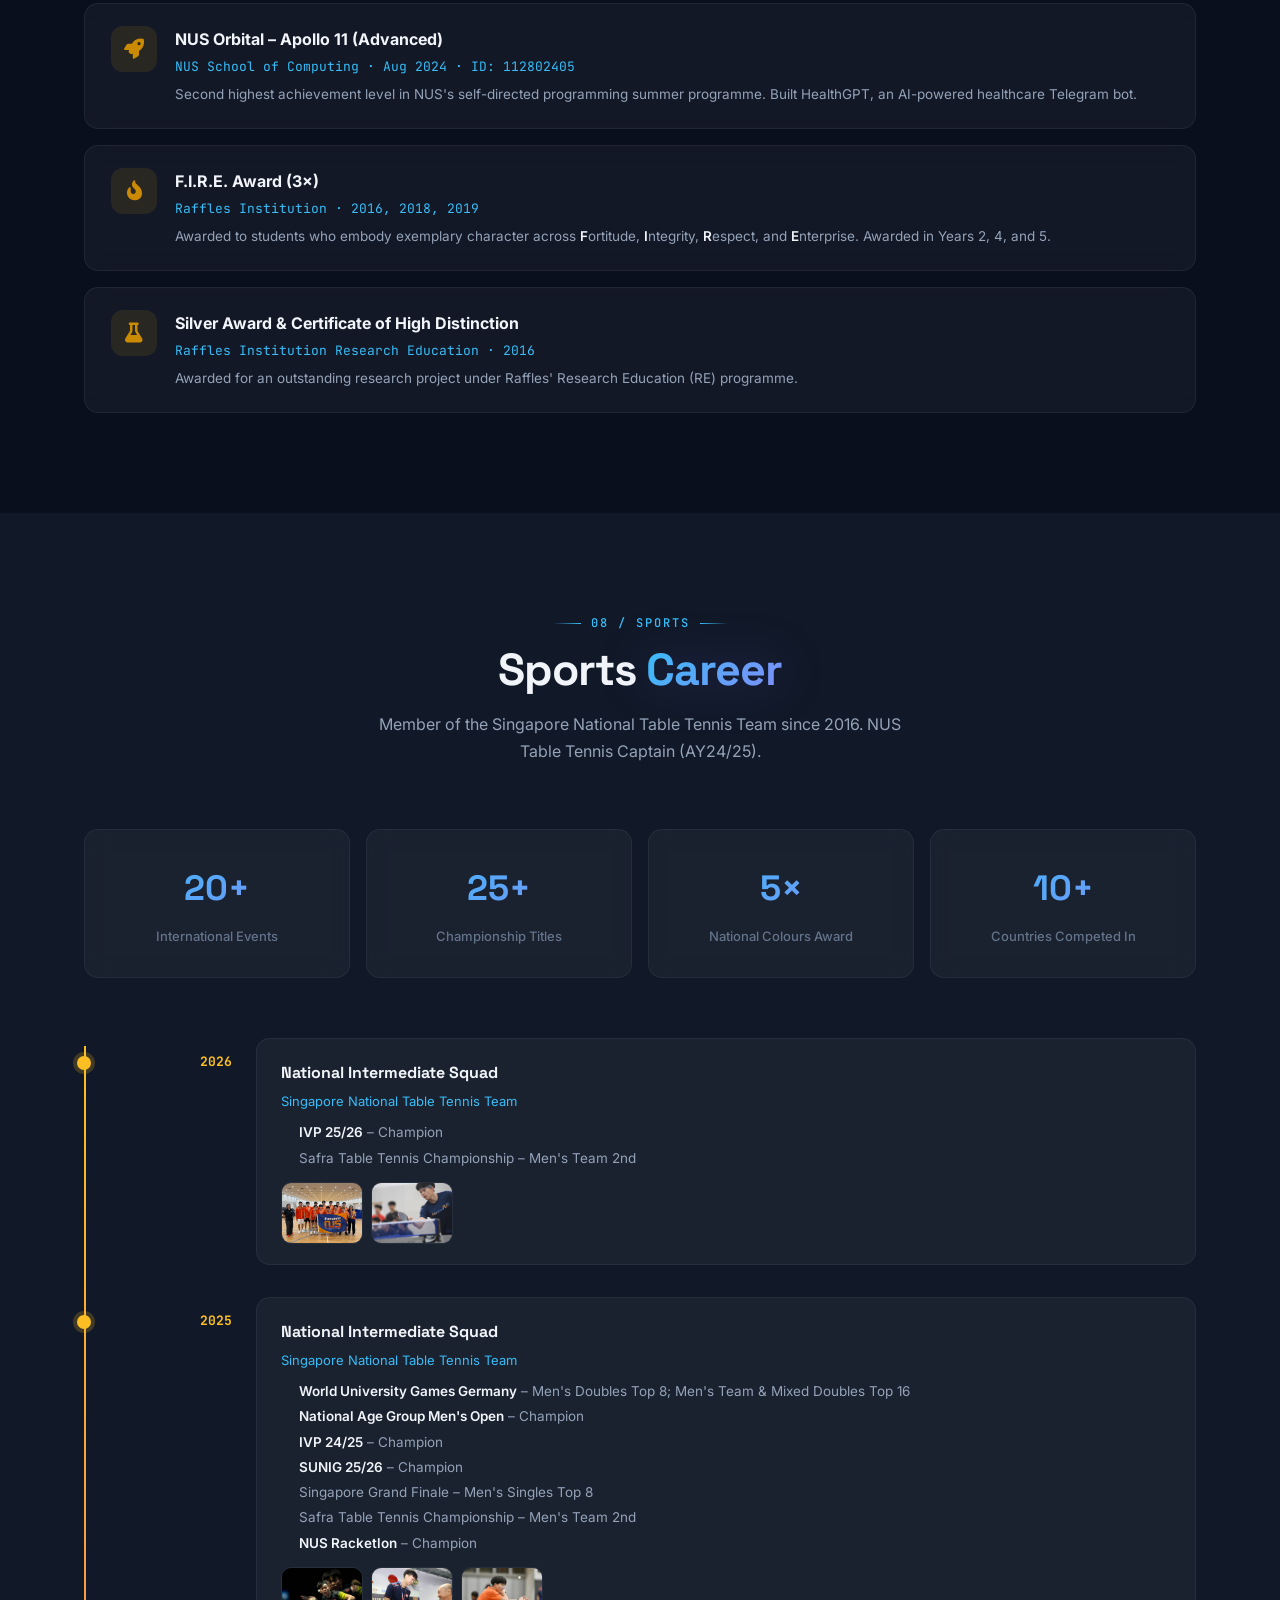
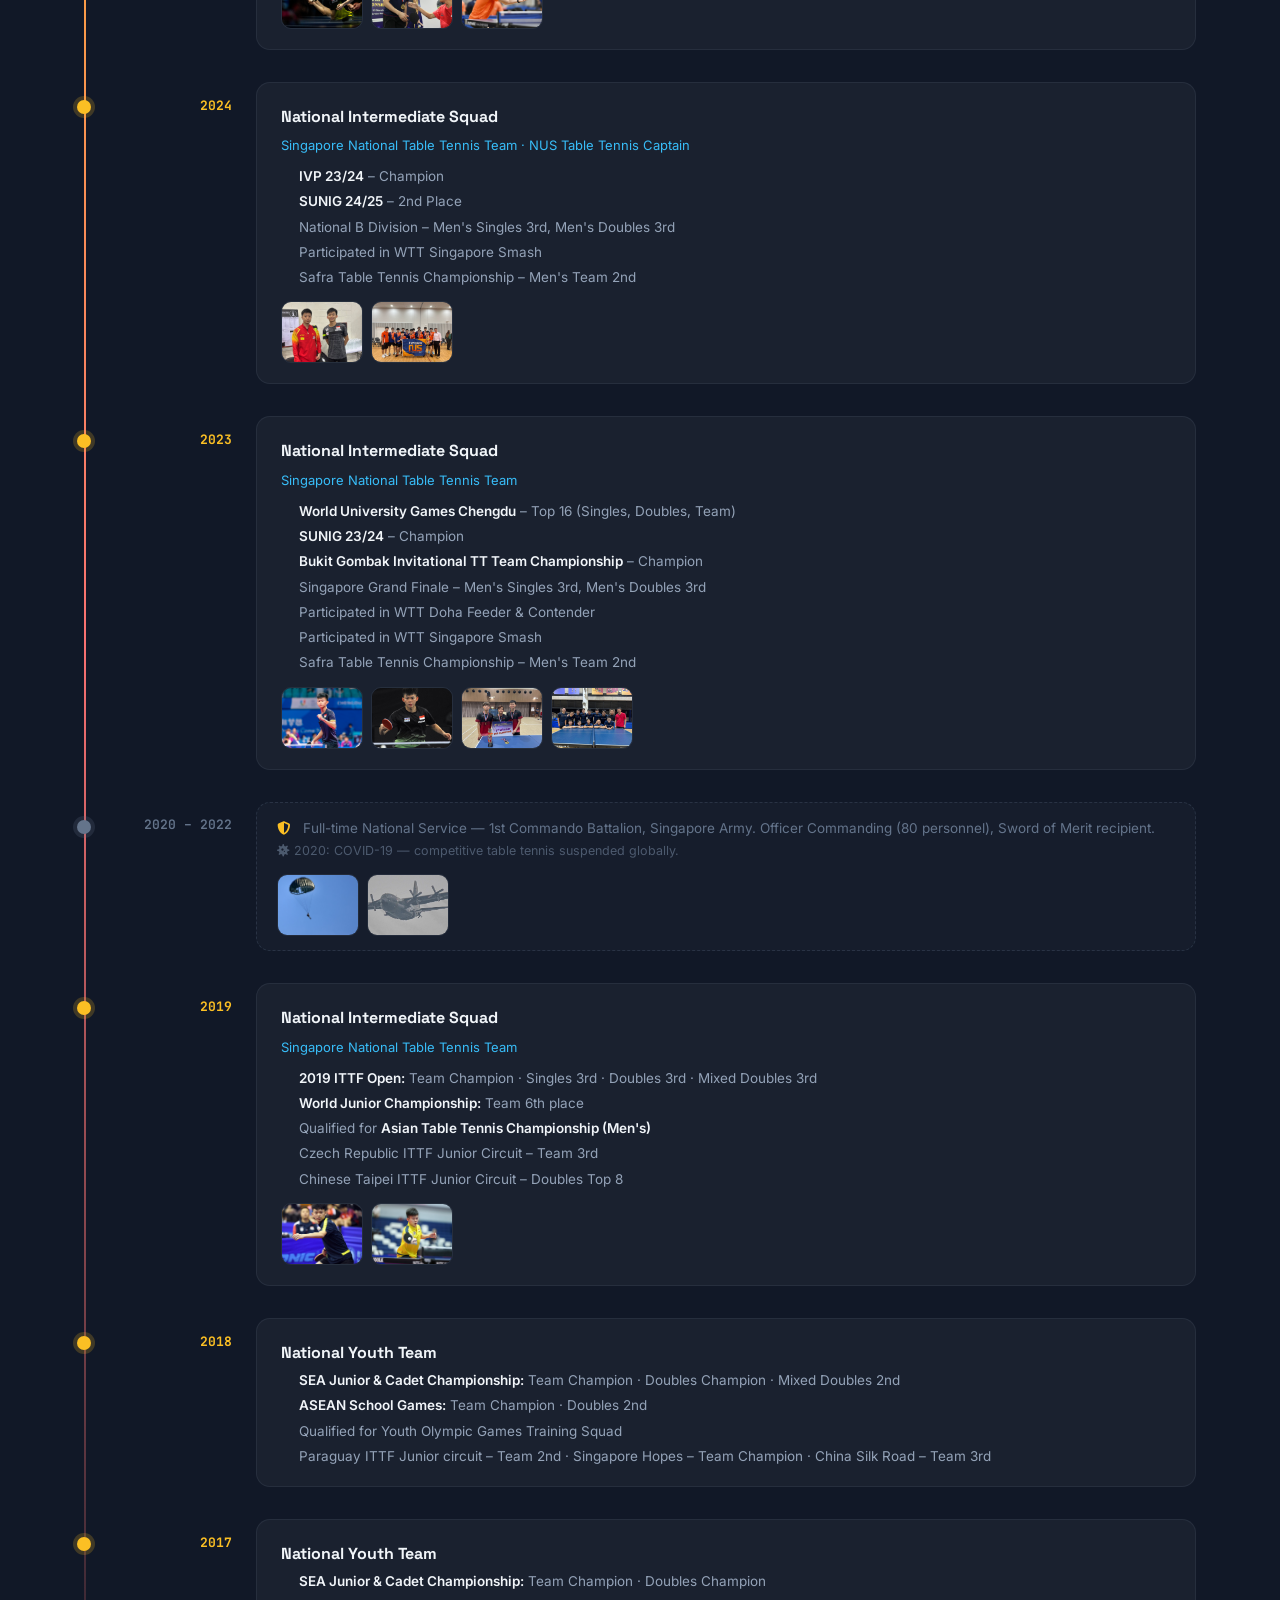
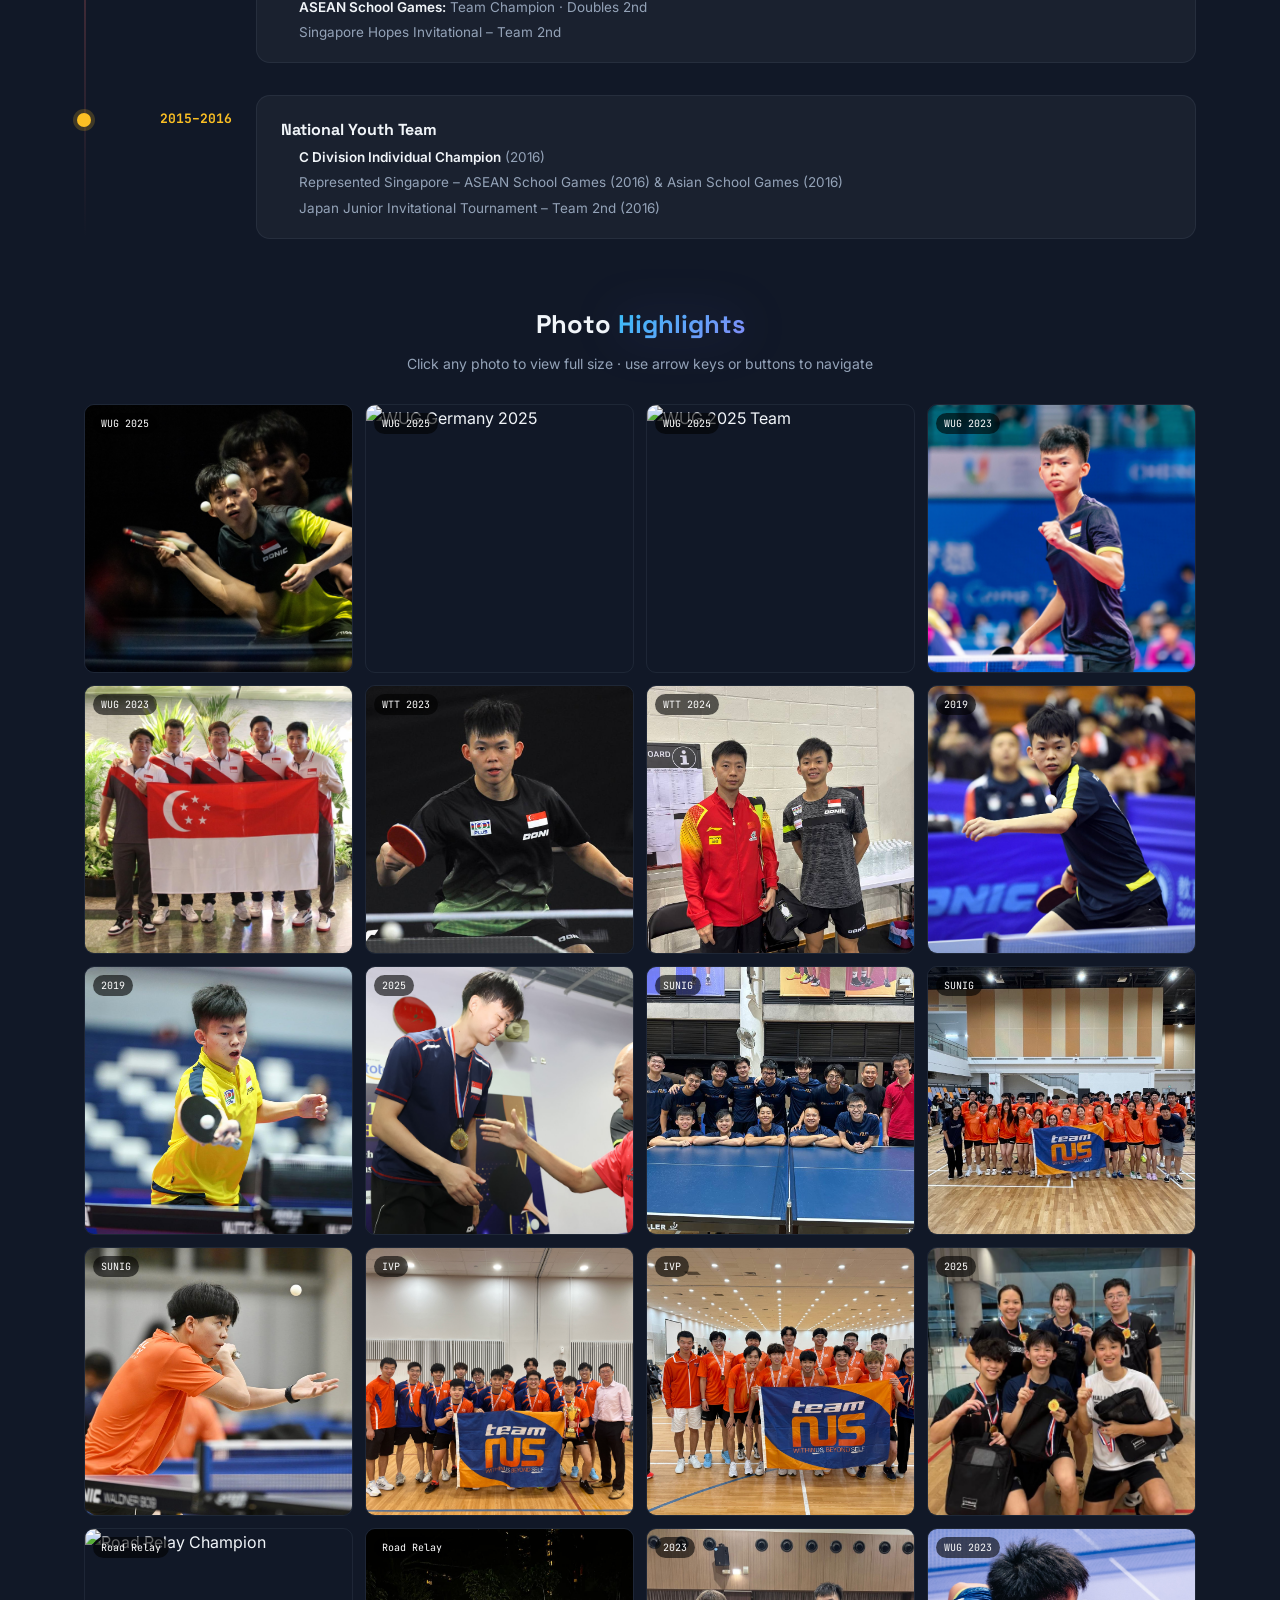
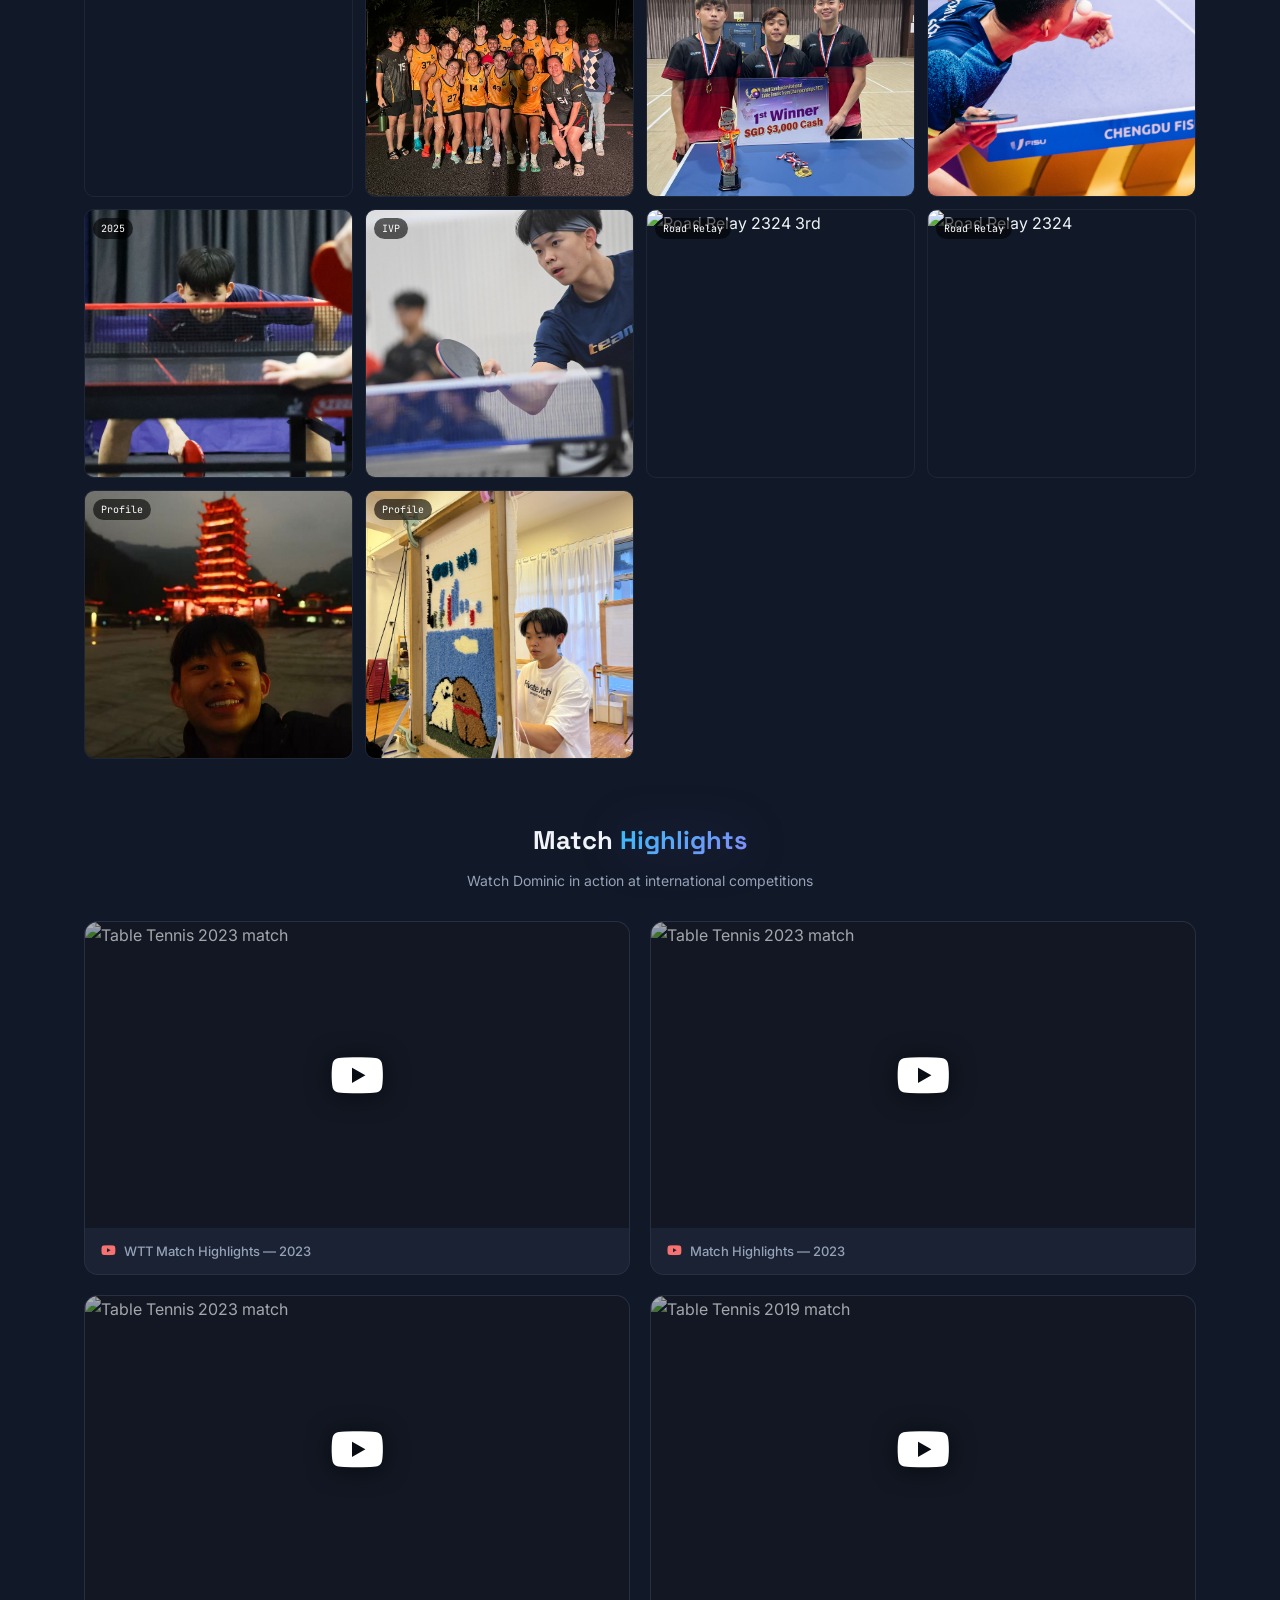
==== commit 74ddc9b9: "Add St Lukes volunteering" ====
--- a/index.html
+++ b/index.html
@@ -1750,7 +1750,7 @@
         <img src="images/Healthy Body, Healthy Me!.jpeg" alt="Healthy Body Healthy Me clinic" class="vol-img" loading="lazy" />
         <h3>Table Tennis Clinic Volunteer</h3>
         <h4>Bukit Gombak Community Sports Network</h4>
-        <span class="vol-date">Jun 2024 – Present</span>
+        <span class="vol-date">Jun 2024</span>
         <p>"Healthy Body, Healthy Me!" — promoting healthy living through table tennis and making the sport accessible for everyone in the community.</p>
       </div>
       <div class="vol-card reveal-up">
@@ -1761,11 +1761,11 @@
         <p>Island-wide street collection to raise funds for the elderly through YMCA Flag Day on 6 June 2018.</p>
       </div>
       <div class="vol-card reveal-up">
-        <div class="vol-icon" style="color:var(--red)"><i class="fas fa-flag"></i></div>
-        <h3>NDP 2013 Performer</h3>
-        <h4>NDP Committee</h4>
-        <span class="vol-date">Jan – Aug 2013</span>
-        <p>Performer in the table tennis section of Singapore's National Day Parade 2013.</p>
+        <img src="images/stlukes.JPG" alt="St Luke's ElderCare Active Ageing Centre" class="vol-img" loading="lazy" />
+        <h3>St Luke's ElderCare Active Ageing Centre Volunteer</h3>
+        <h4>@ Bukit Timah</h4>
+        <span class="vol-date">Aug – Nov 2025</span>
+        <p>Volunteered at St Luke's ElderCare Active Ageing Centre in Bukit Timah, supporting elderly residents in their daily activities and promoting healthy ageing through organising games.</p>
       </div>
       <div class="vol-card reveal-up">
         <img src="images/seagames opening.jpeg" alt="SEA Games 2015 Opening Ceremony" class="vol-img" loading="lazy" />
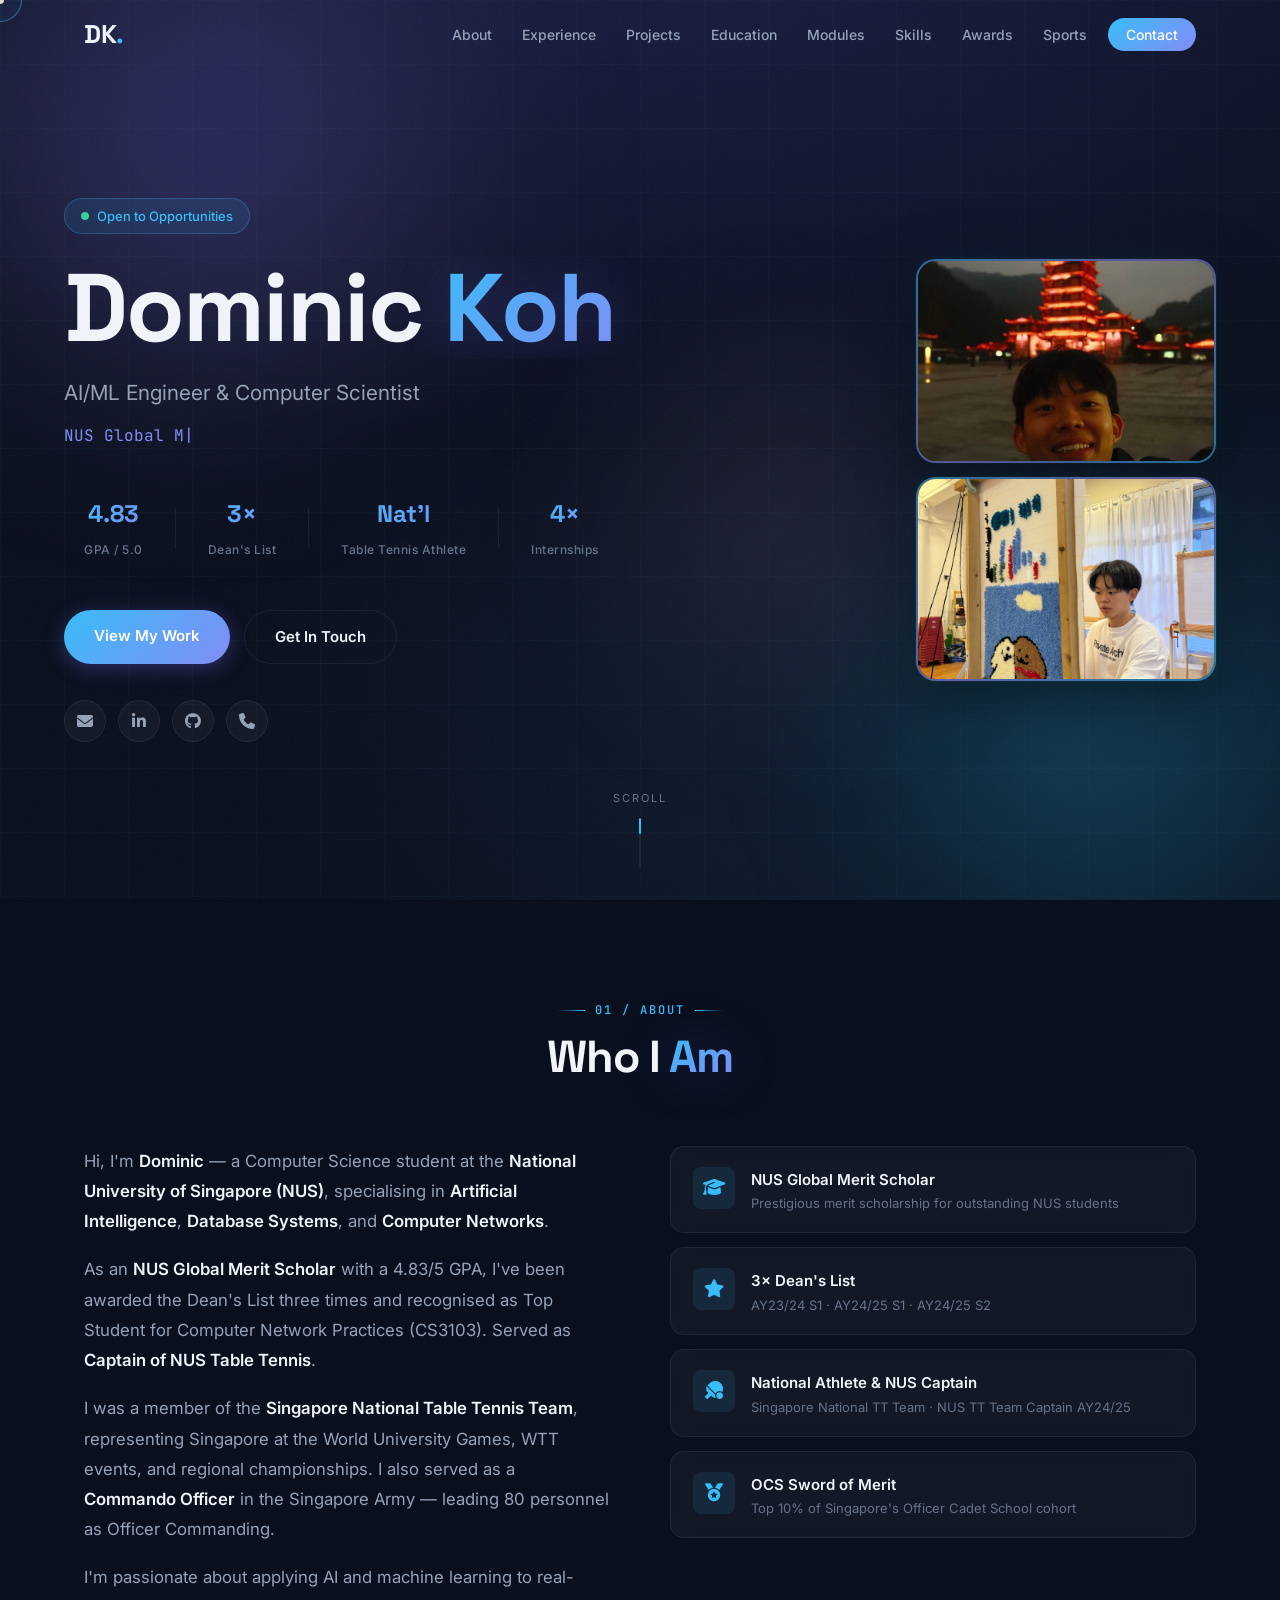
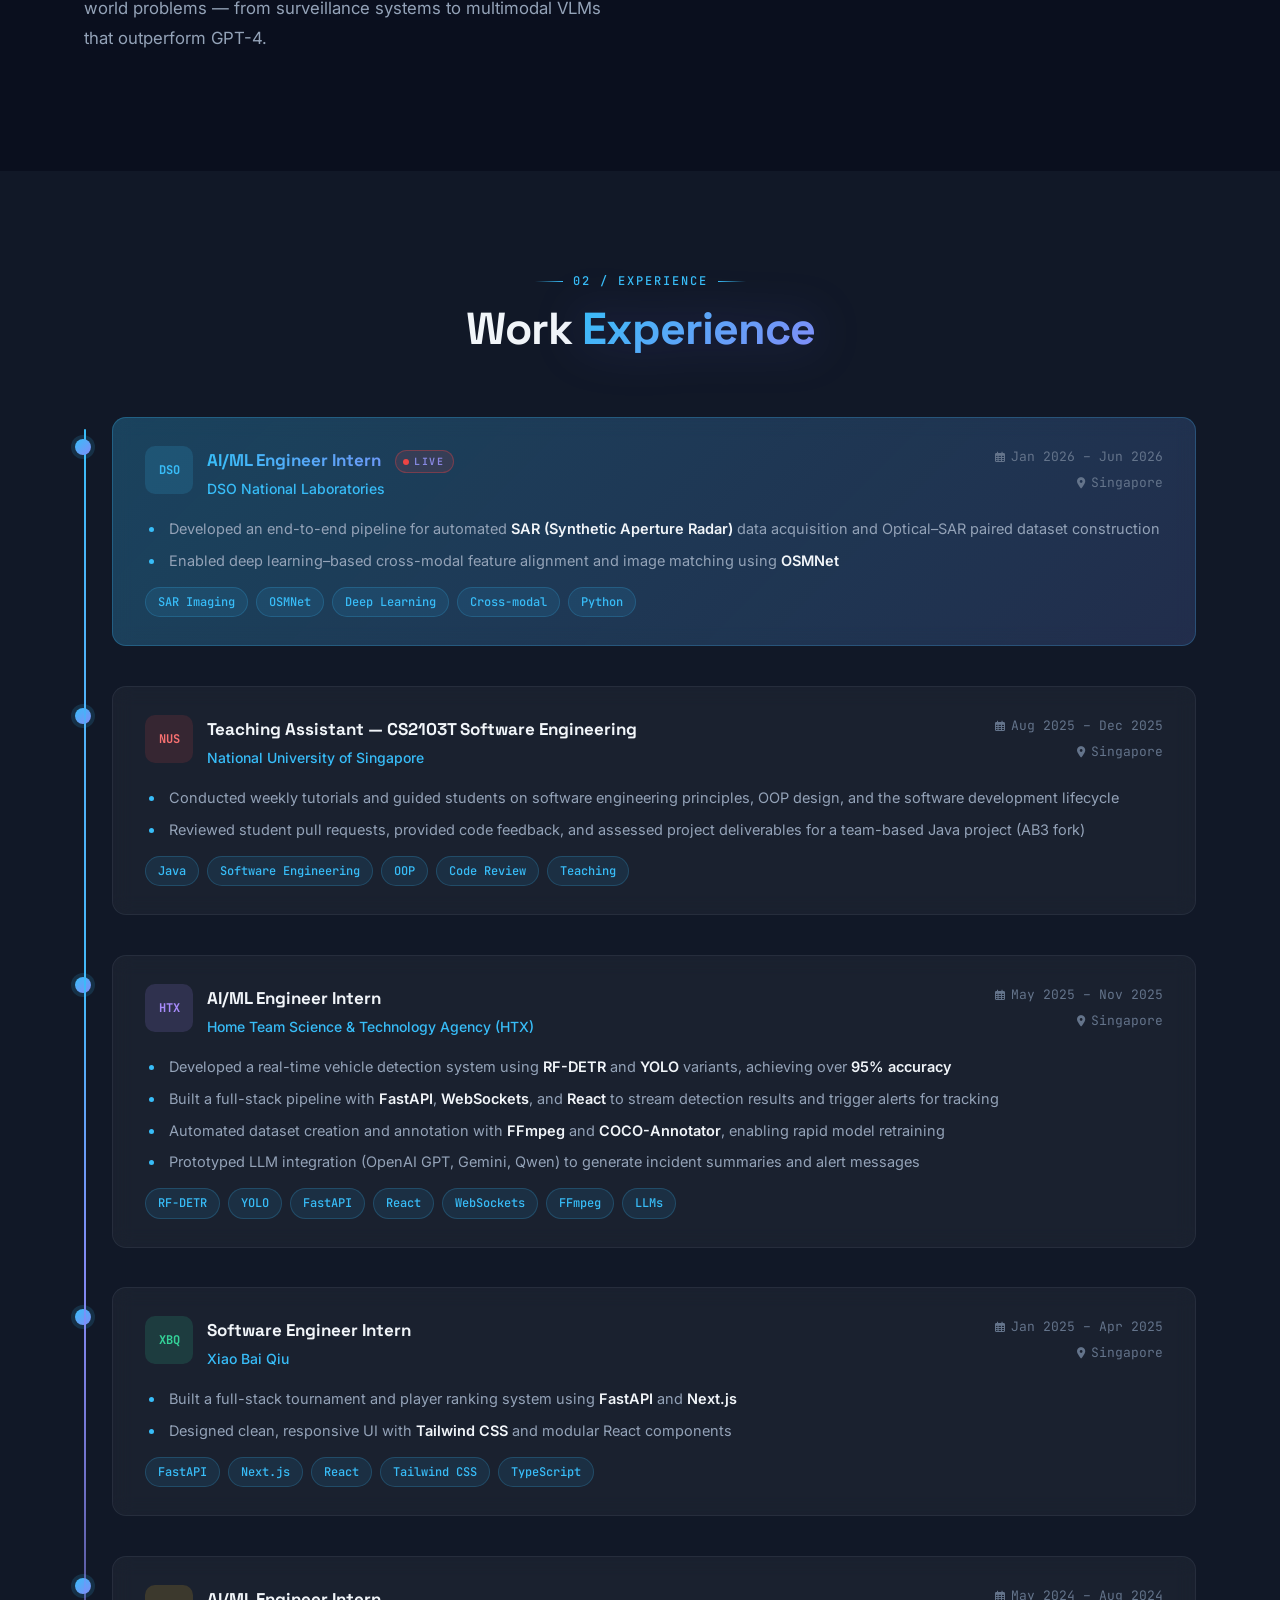
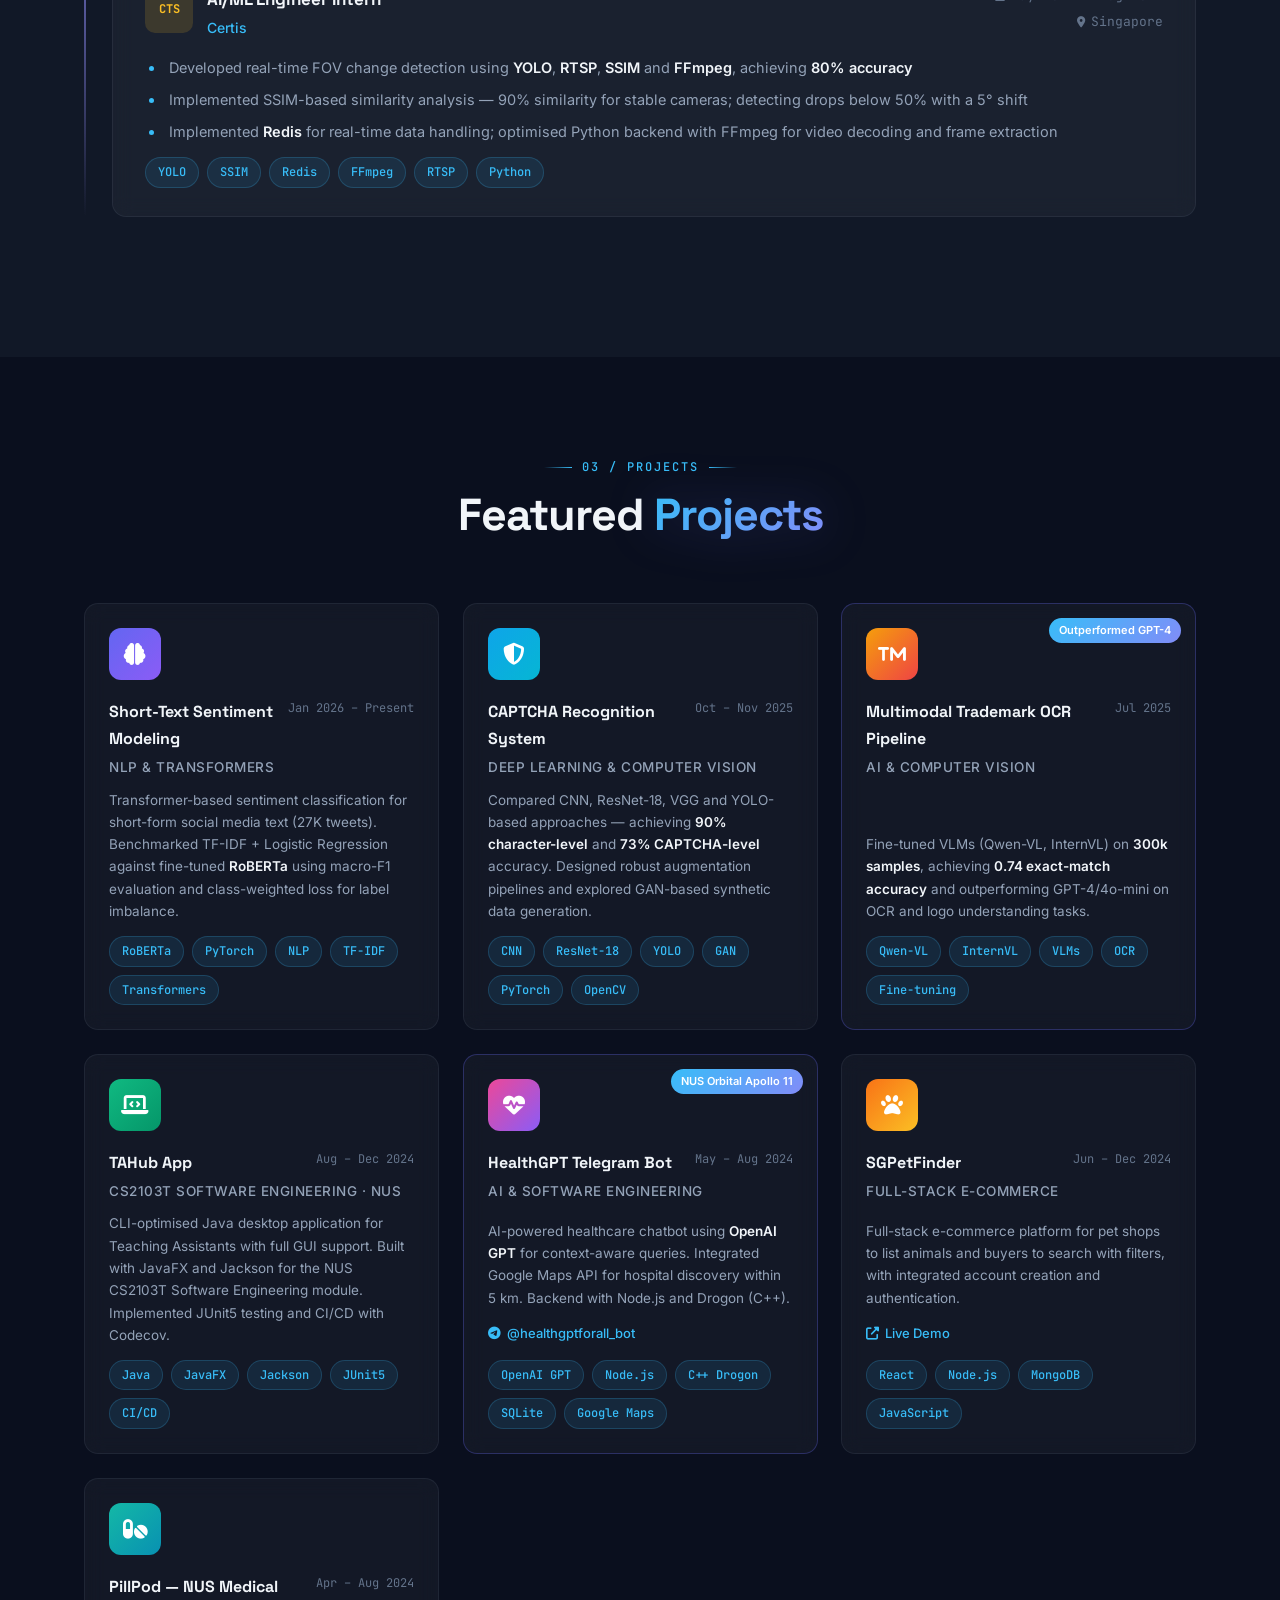
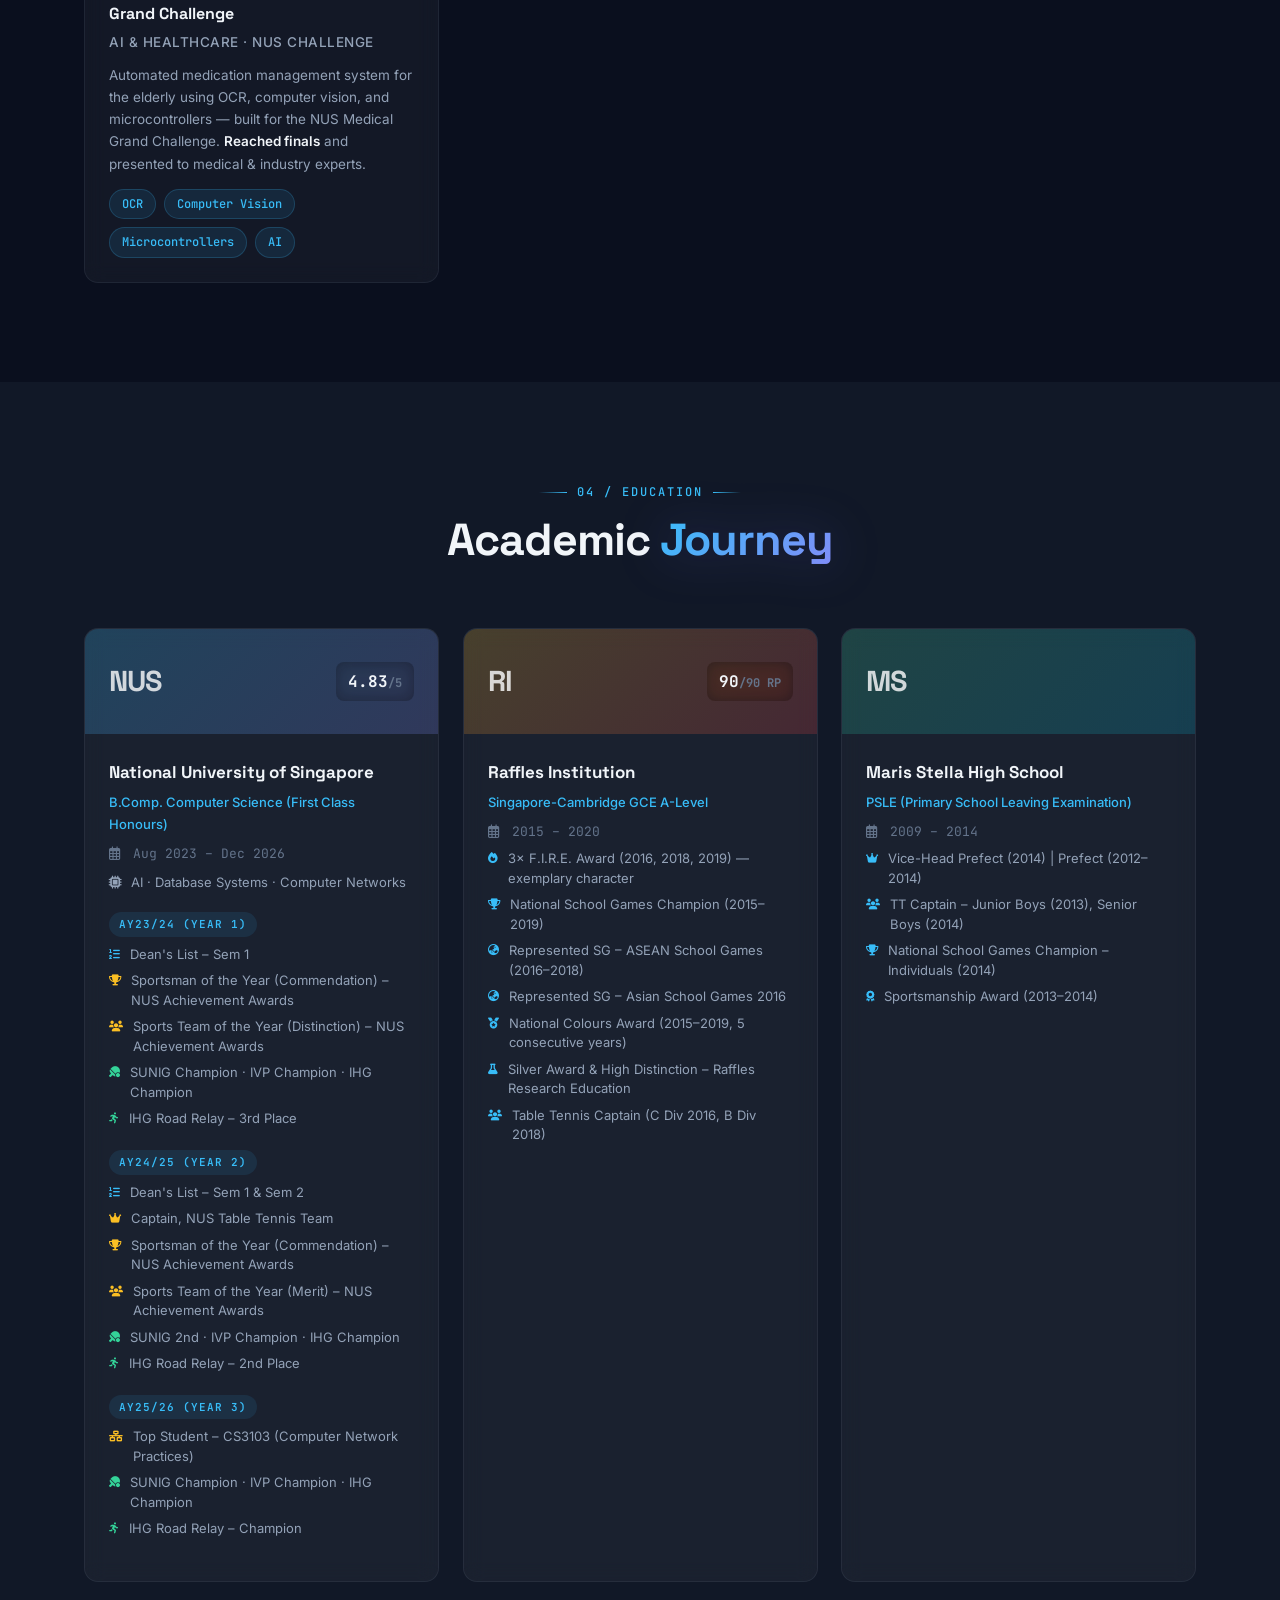
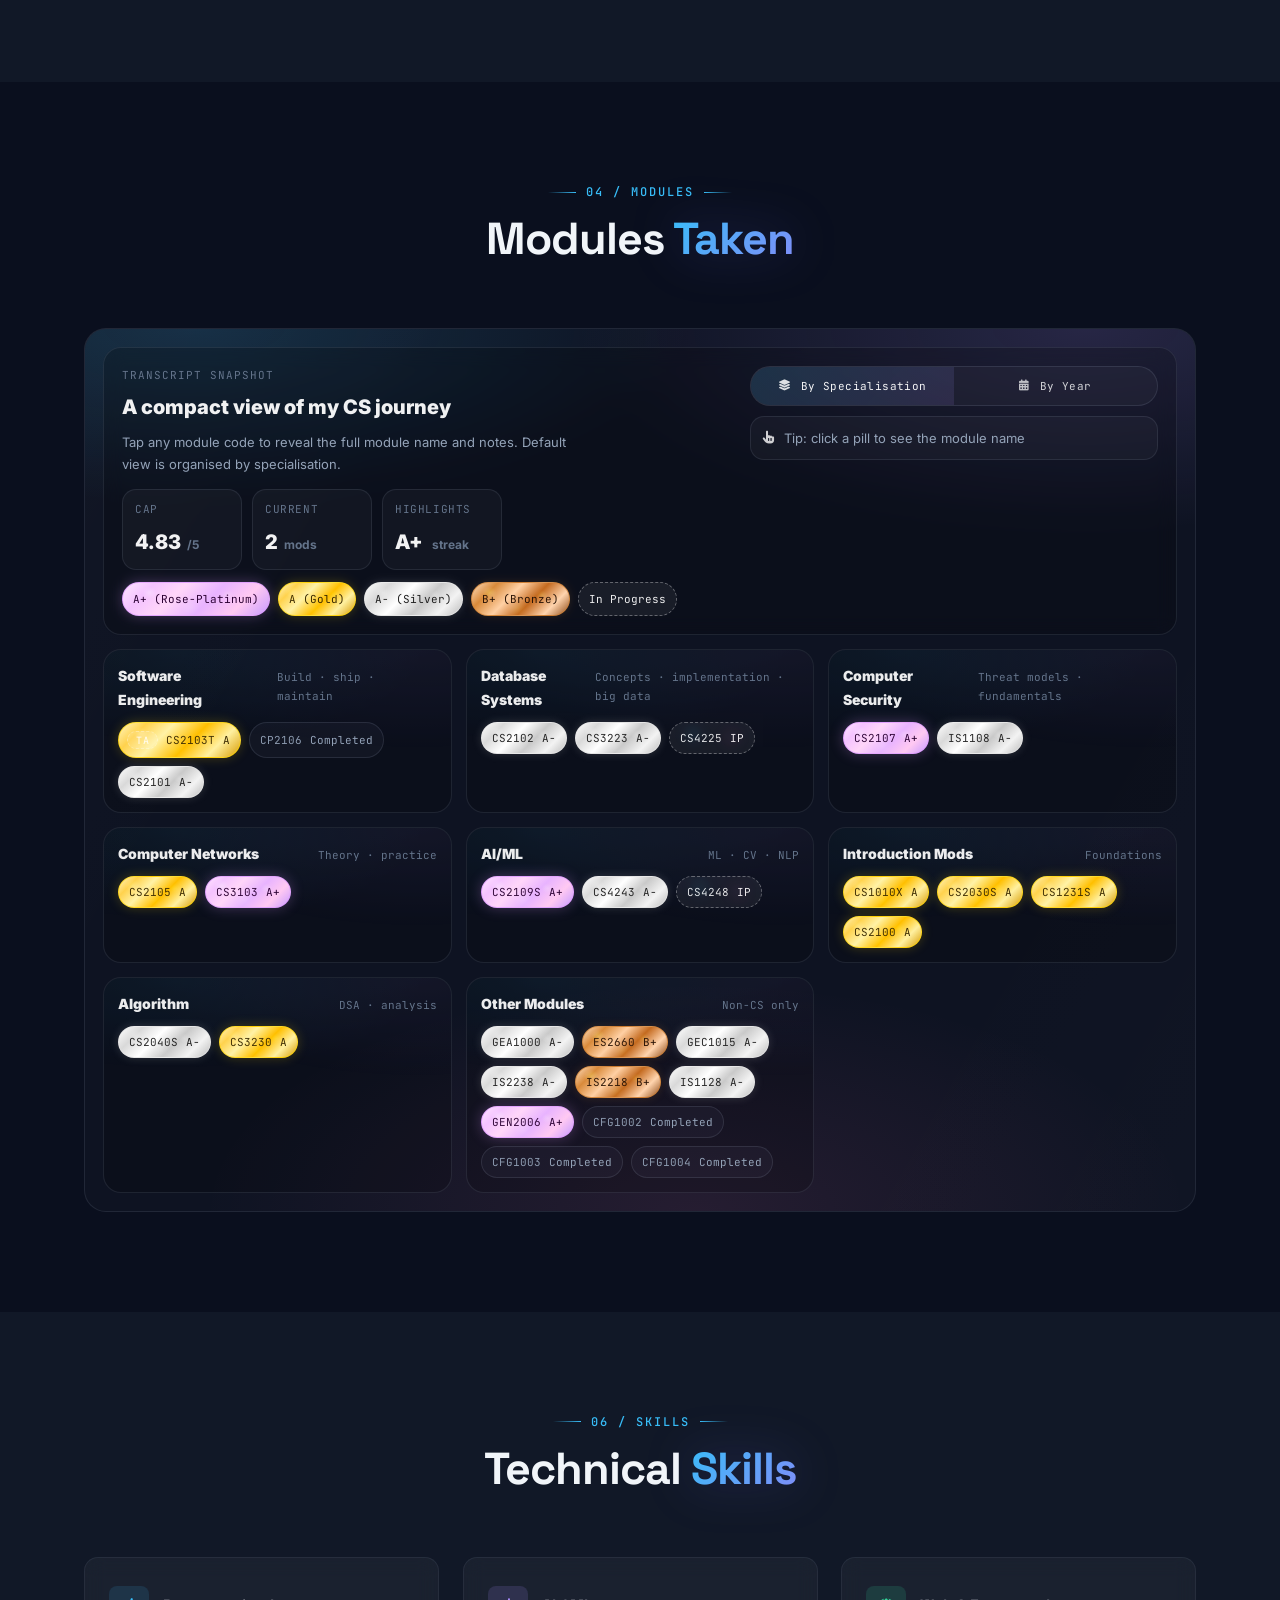
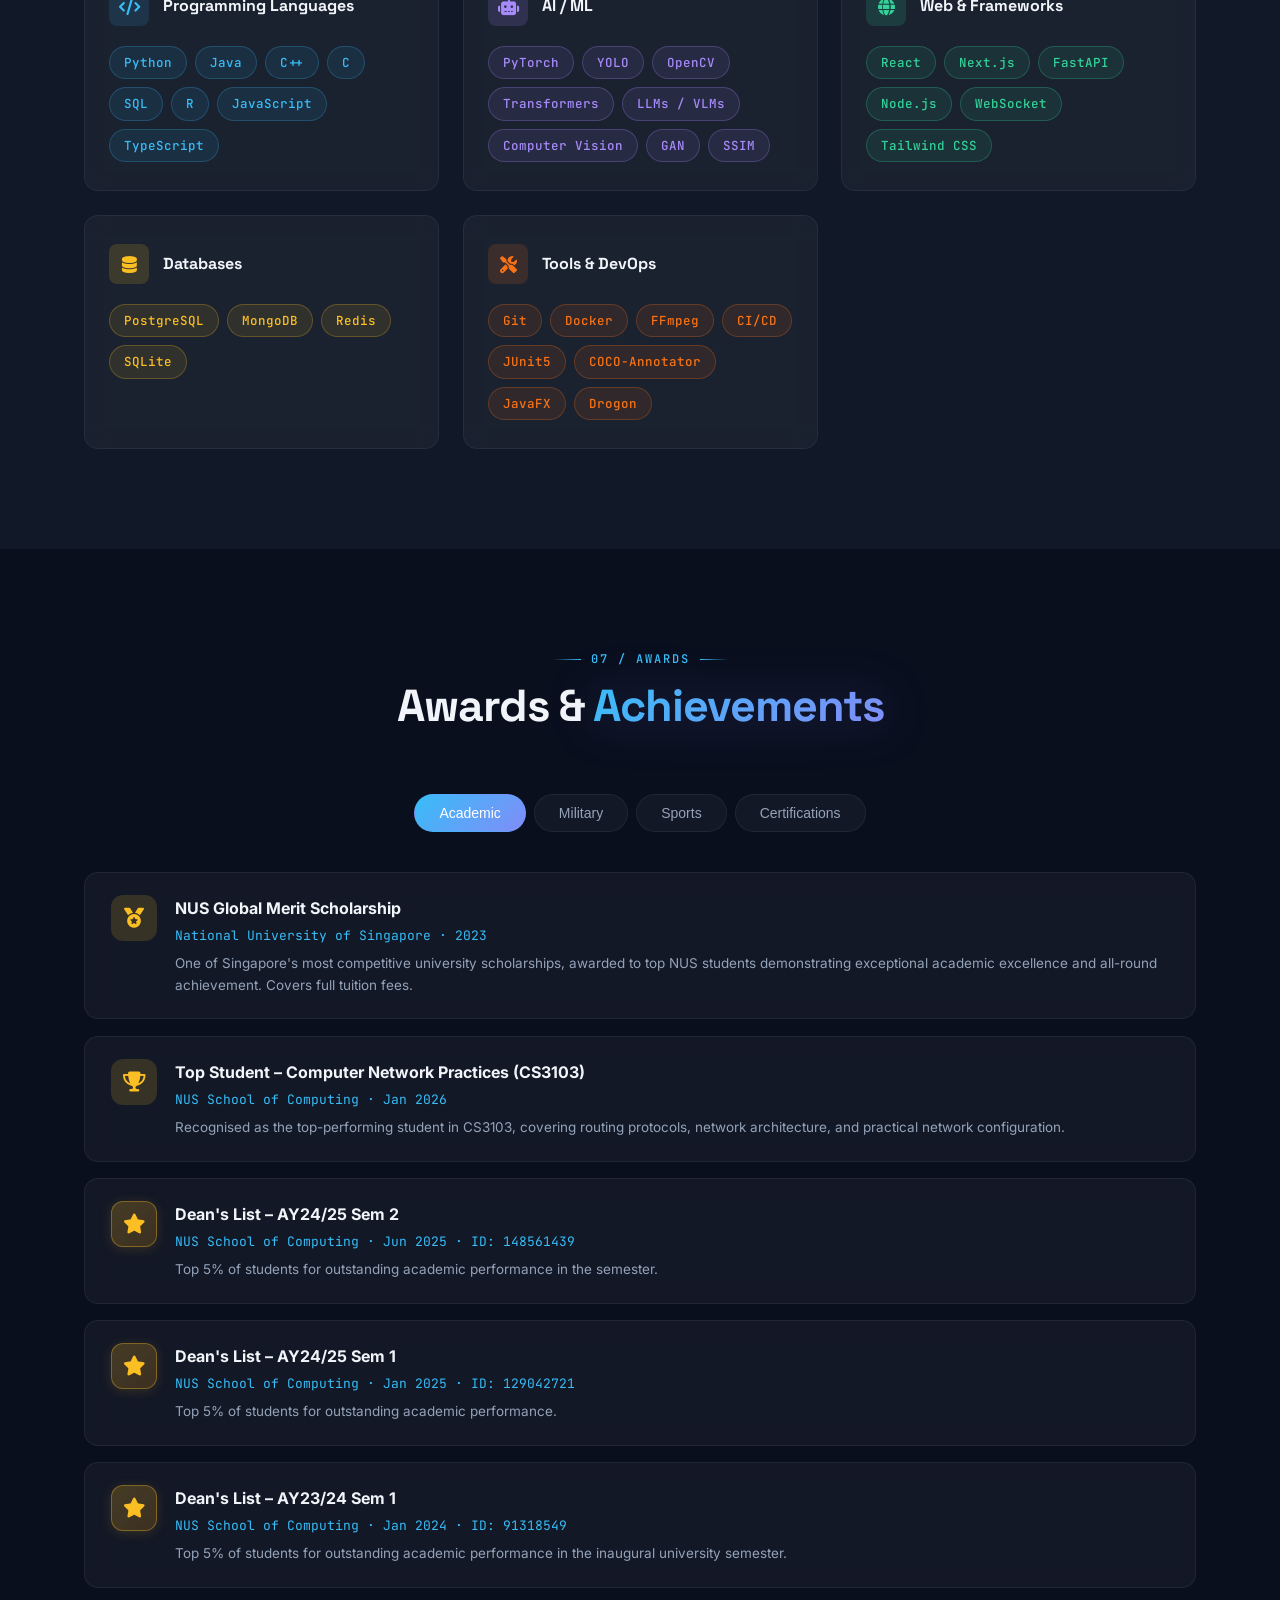
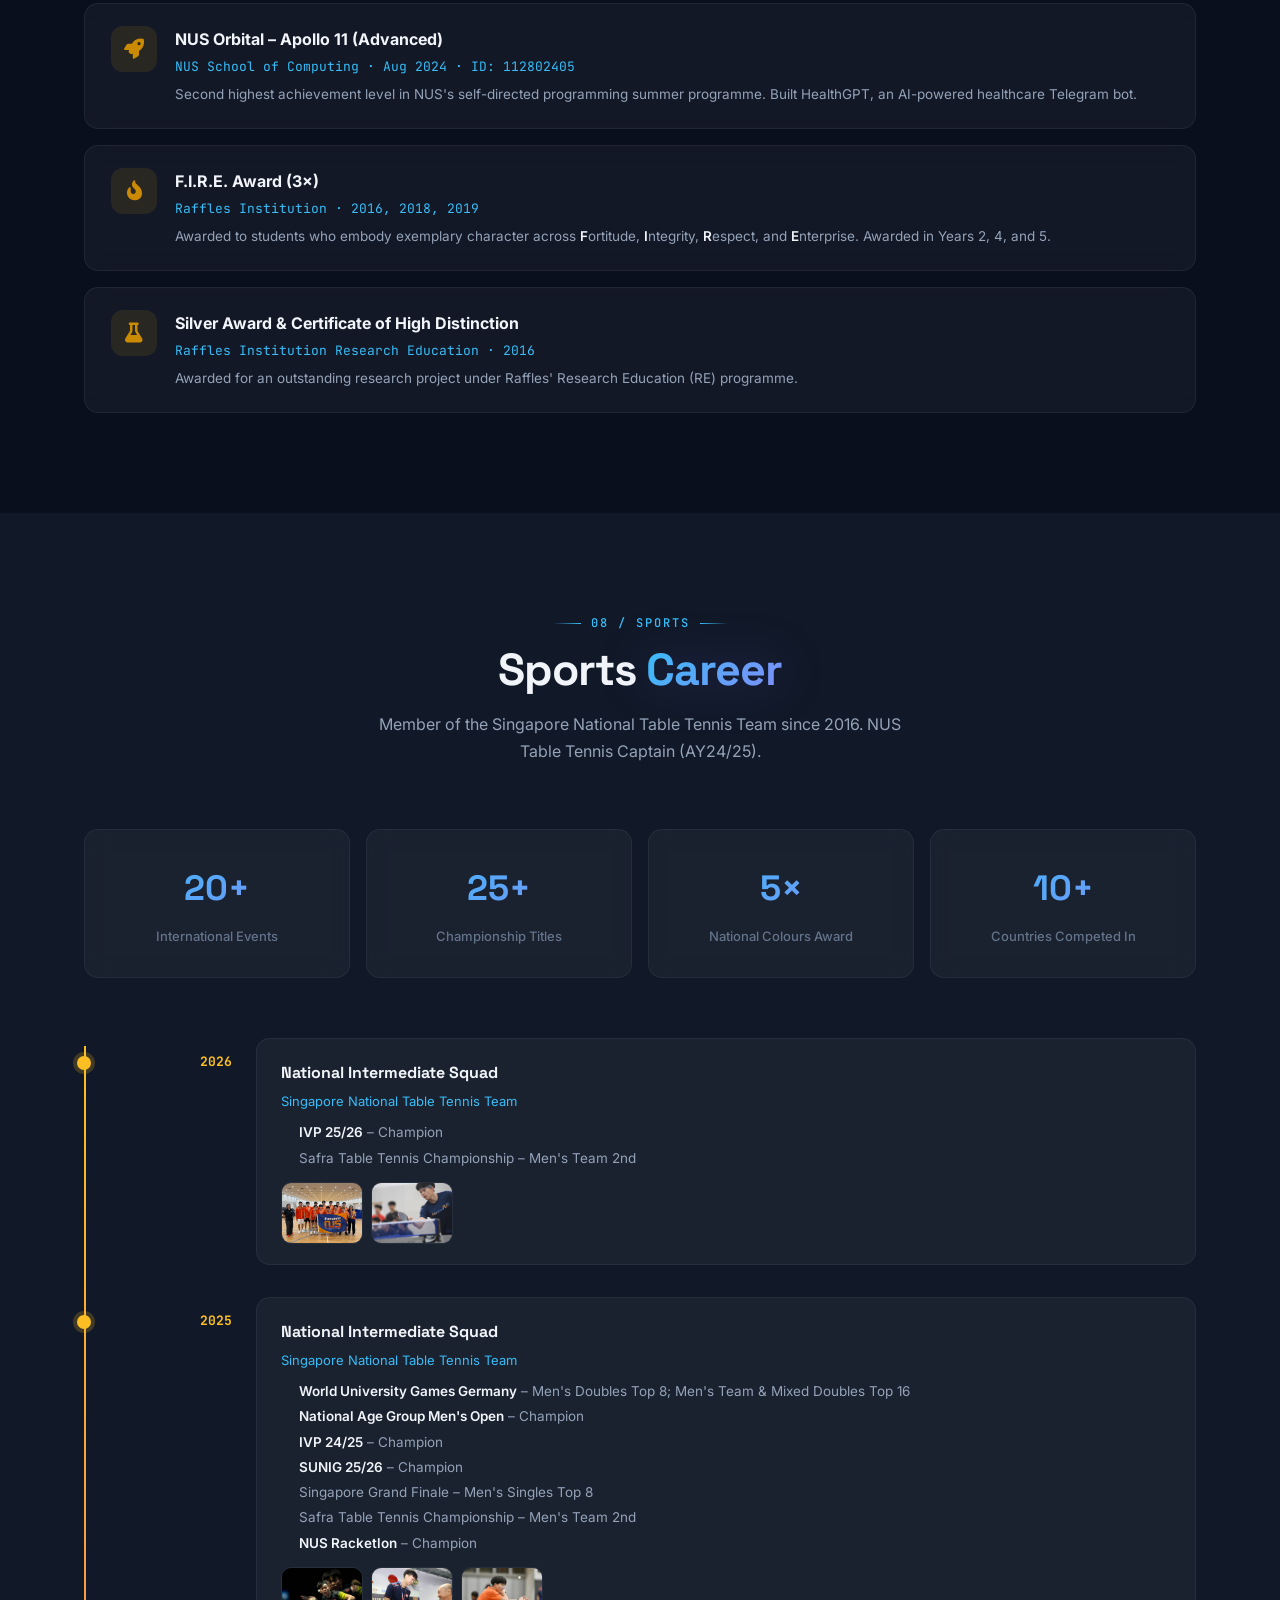
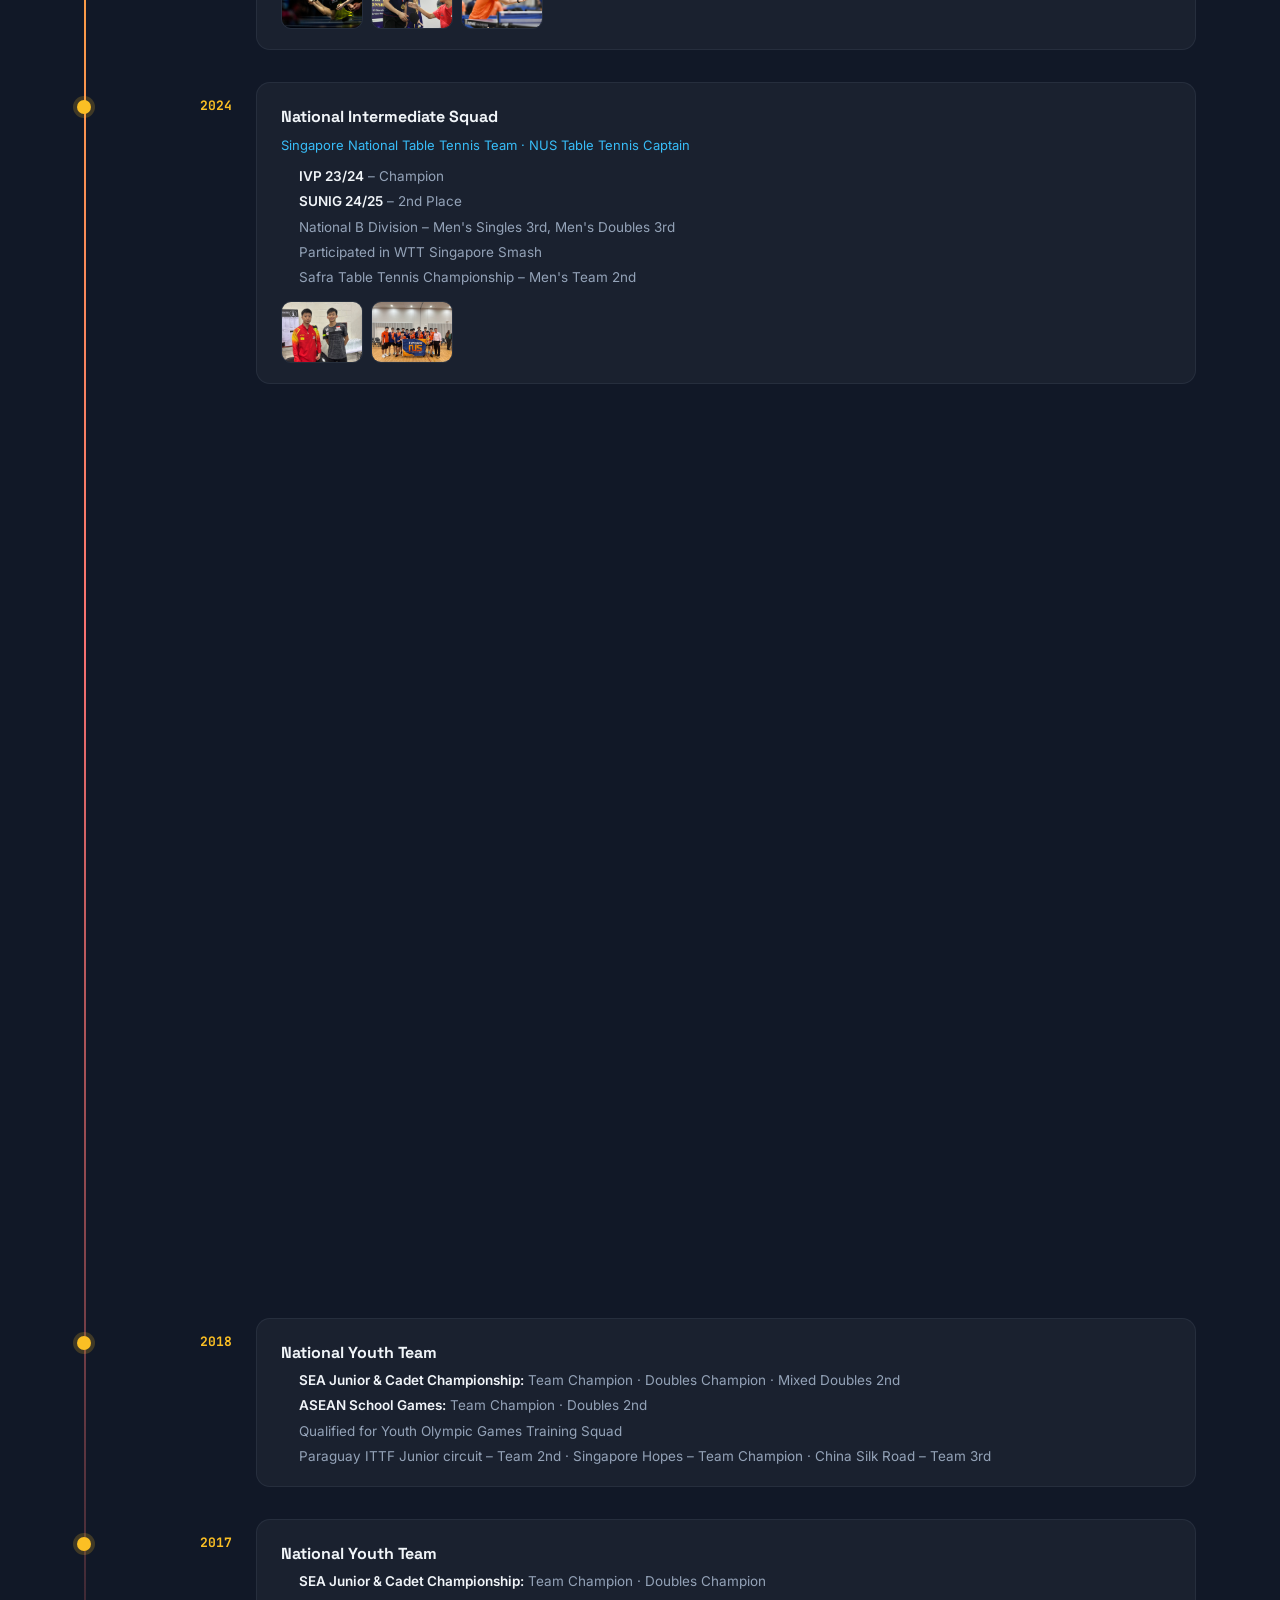
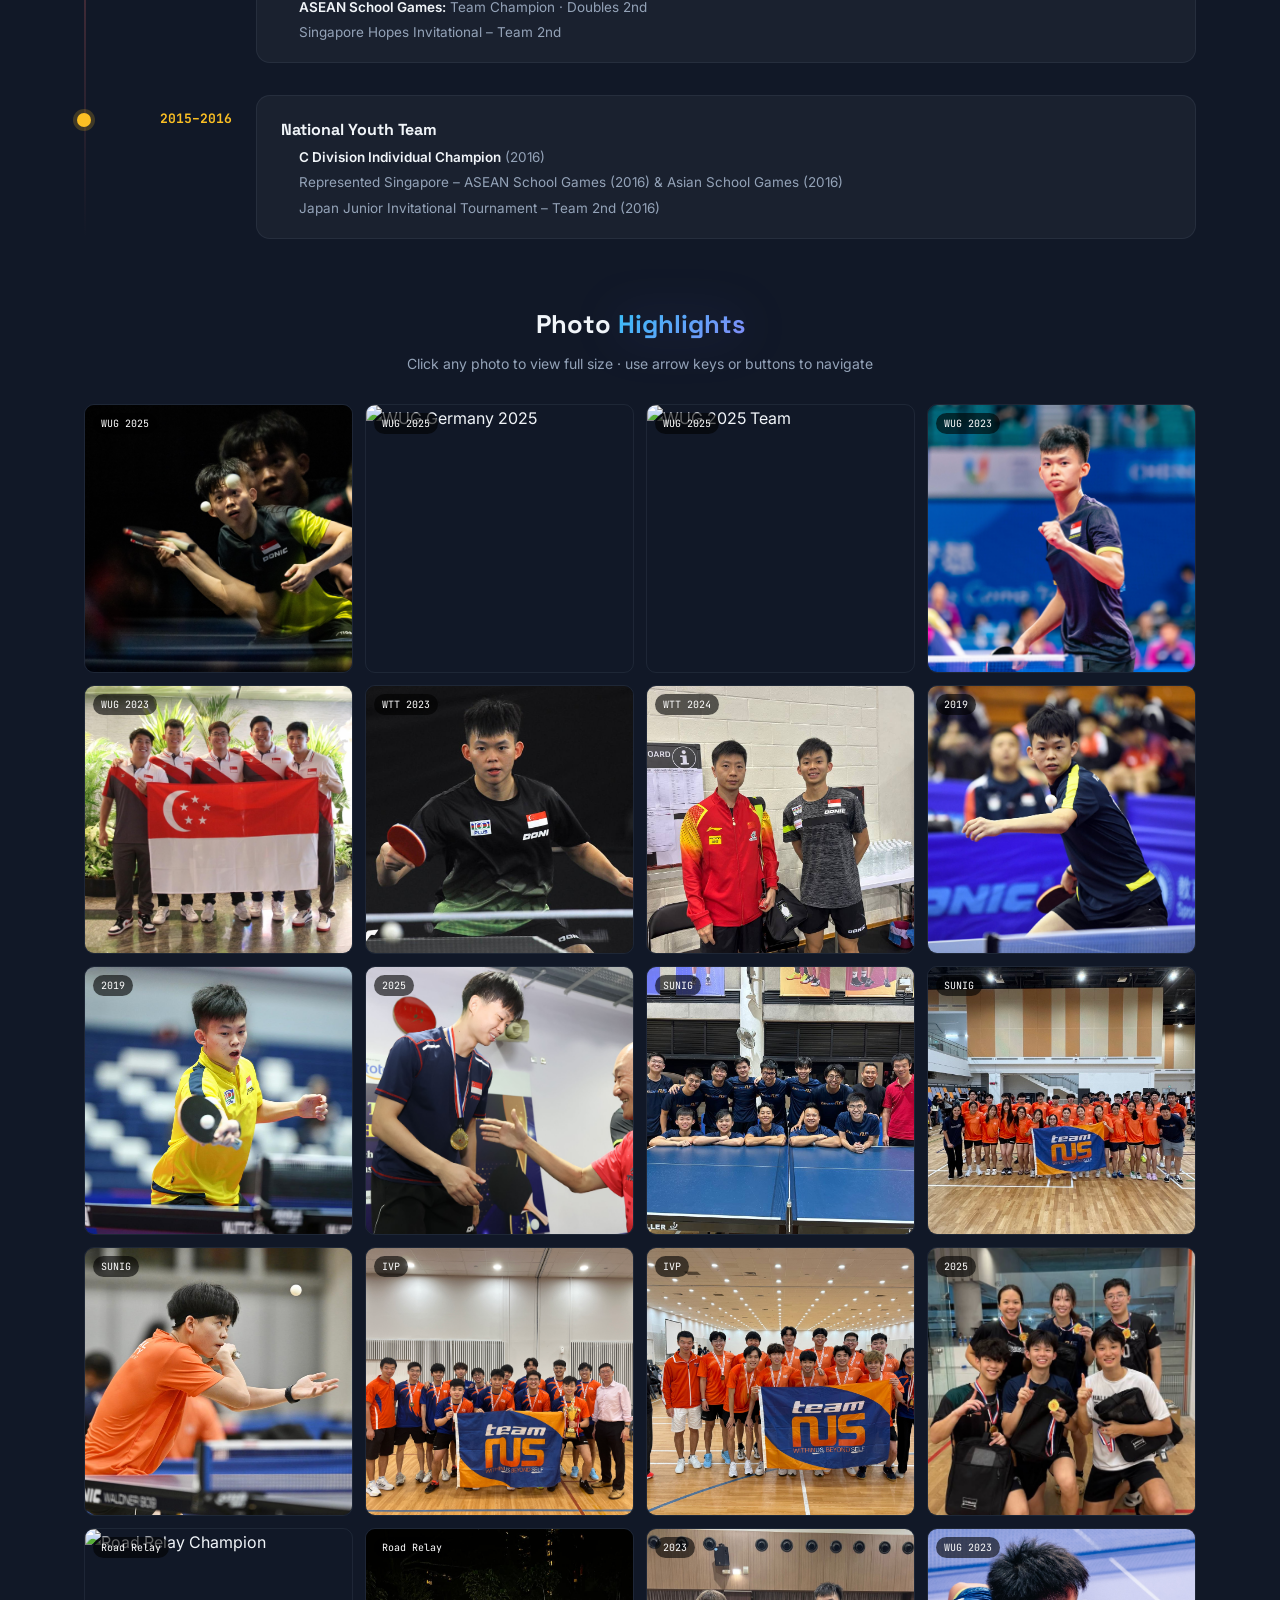
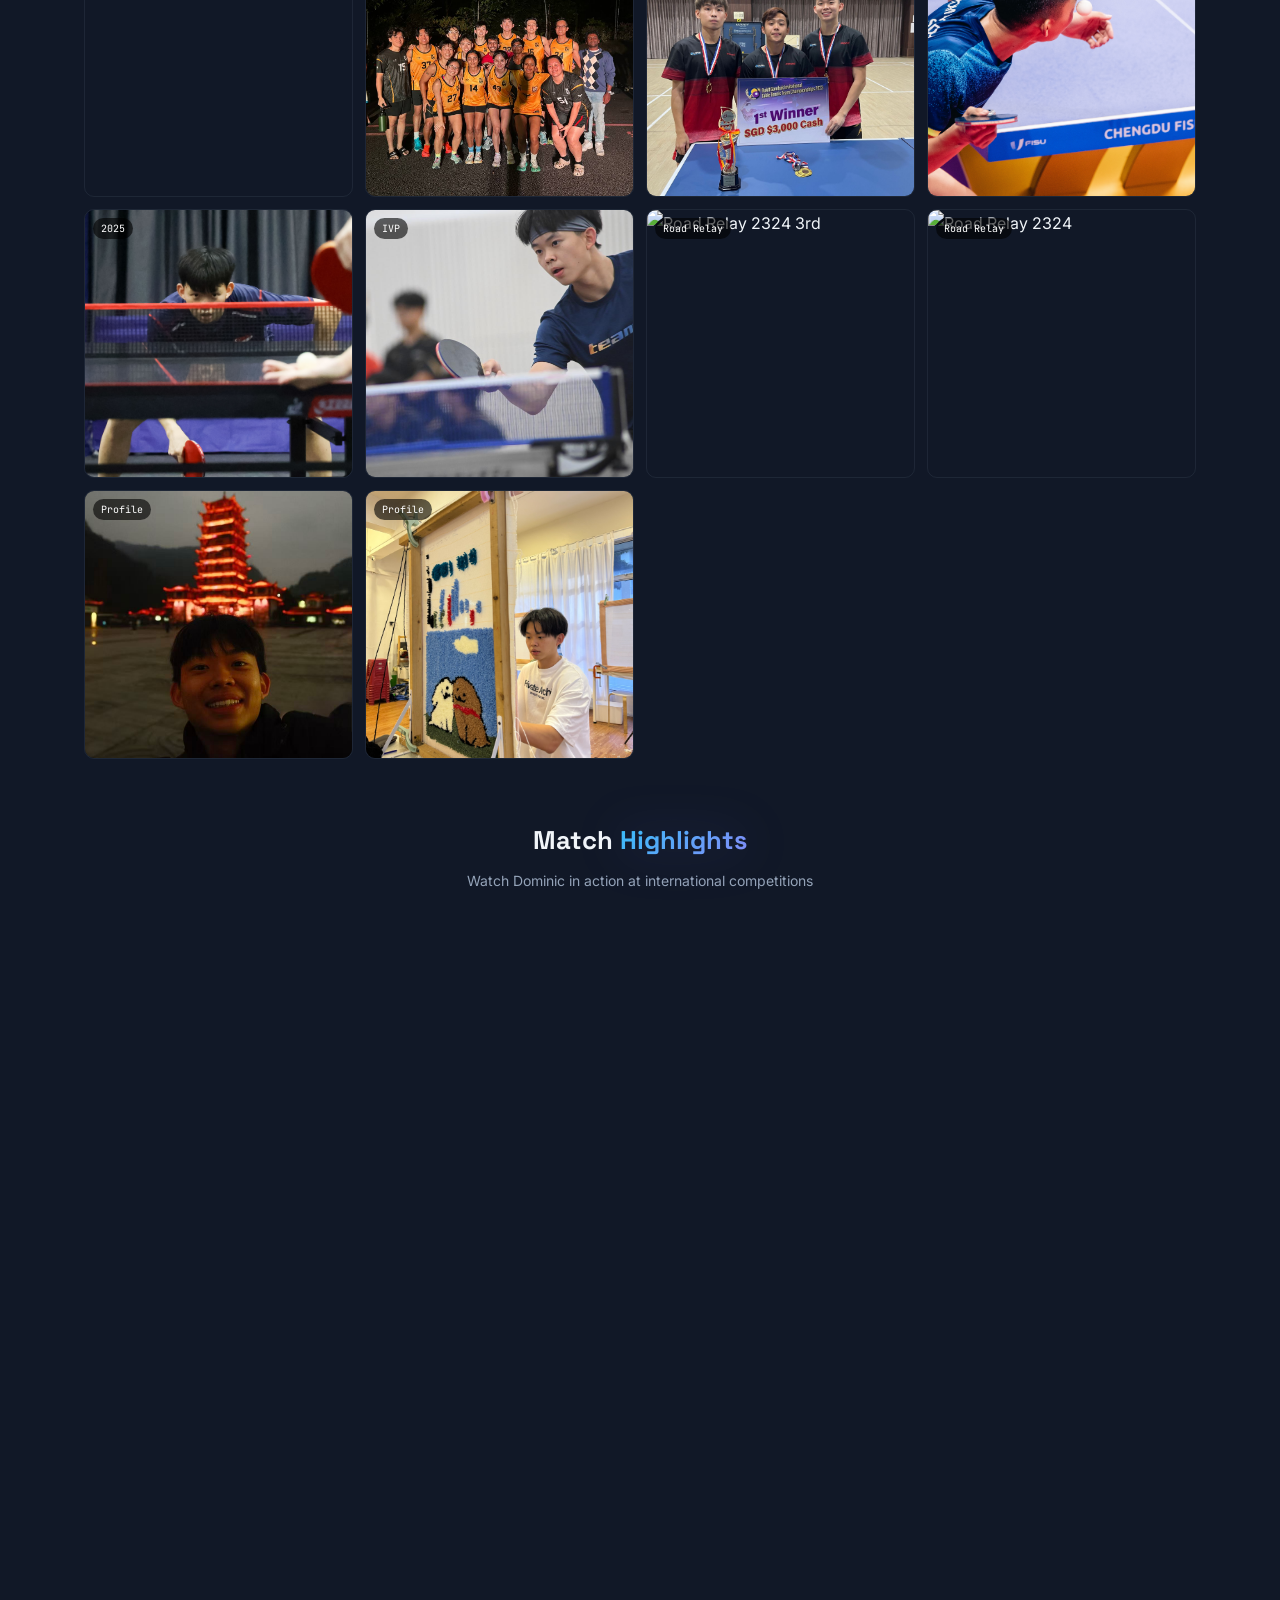
==== commit 6f663442: "Change all lazy load to eager" ====
--- a/index.html
+++ b/index.html
@@ -1177,22 +1177,22 @@
       <!-- Army photos -->
       <div class="mil-photos">
         <div class="mil-photo gallery-item" data-caption="Army 2021 — 1st Commando Battalion">
-          <img src="images/Army photo 2021 .JPG" alt="Army 2021" loading="lazy" />
+          <img src="images/Army photo 2021 .JPG" alt="Army 2021" loading="eager" />
         </div>
         <div class="mil-photo gallery-item" data-caption="Army 2021">
-          <img src="images/Army photo 2021 2.JPG" alt="Army 2021" loading="lazy" />
+          <img src="images/Army photo 2021 2.JPG" alt="Army 2021" loading="eager" />
         </div>
         <div class="mil-photo gallery-item" data-caption="Army 2022 — Officer Commanding">
-          <img src="images/Army 2022 solo pic.JPG" alt="Army OC 2022" loading="lazy" />
+          <img src="images/Army 2022 solo pic.JPG" alt="Army OC 2022" loading="eager" />
         </div>
         <div class="mil-photo gallery-item" data-caption="Army 2022">
-          <img src="images/Army 2022 solo pic 2.JPG" alt="Army 2022" loading="lazy" />
+          <img src="images/Army 2022 solo pic 2.JPG" alt="Army 2022" loading="eager" />
         </div>
         <div class="mil-photo gallery-item" data-caption="Commando Parachute Jump 2021 — 1st Commando Battalion">
-          <img src="images/parachute commando 1.JPG" alt="Commando parachute jump 2021" loading="lazy" />
+          <img src="images/parachute commando 1.JPG" alt="Commando parachute jump 2021" loading="eager" />
         </div>
         <div class="mil-photo gallery-item" data-caption="Commando Parachute Jump 2022">
-          <img src="images/parachute commando 2.JPG" alt="Commando parachute jump 2022" loading="lazy" />
+          <img src="images/parachute commando 2.JPG" alt="Commando parachute jump 2022" loading="eager" />
         </div>
       </div>
       <div class="award-list">
@@ -1249,7 +1249,7 @@
             <p class="aw-source">NUS Achievement Awards · 2024 &amp; 2025</p>
             <p class="aw-desc">Awarded twice for outstanding individual sporting performance representing NUS Table Tennis at national and international competitions.</p>
             <div class="aw-img-row">
-              <img src="images/Sportmen of the Year (Commendation).png" alt="Sportsman of the Year 2024" class="aw-cert-thumb gallery-item" data-caption="NUS Sportsman of the Year (Commendation)" loading="lazy" />
+              <img src="images/Sportmen of the Year (Commendation).png" alt="Sportsman of the Year 2024" class="aw-cert-thumb gallery-item" data-caption="NUS Sportsman of the Year (Commendation)" loading="eager" />
             </div>
           </div>
         </div>
@@ -1260,7 +1260,7 @@
             <p class="aw-source">NUS Achievement Awards · Distinction 2024, Merit 2025</p>
             <p class="aw-desc">NUS Table Tennis Team recognised for outstanding collective performance — Distinction in 2024 and Merit in 2025.</p>
             <div class="aw-img-row">
-              <img src="images/Sports Team of the Year (Distinction).png" alt="Sports Team of the Year" class="aw-cert-thumb gallery-item" data-caption="Sports Team of the Year (Distinction 2024)" loading="lazy" />
+              <img src="images/Sports Team of the Year (Distinction).png" alt="Sports Team of the Year" class="aw-cert-thumb gallery-item" data-caption="Sports Team of the Year (Distinction 2024)" loading="eager" />
             </div>
           </div>
         </div>
@@ -1279,9 +1279,9 @@
             <p class="aw-source">World University Games · 2023 &amp; 2025</p>
             <p class="aw-desc">Awarded Diploma of Honour at the World University Games — both Chengdu 2023 (Top 16 in Singles, Doubles, and Team) and Germany 2025 (Men's Doubles Top 8, Mixed Doubles &amp; Team Top 16).</p>
             <div class="aw-img-row">
-              <img src="images/WUG Men's Team.png" alt="WUG Men's Team" class="aw-cert-thumb gallery-item" data-caption="WUG Men's Team" loading="lazy" />
-              <img src="images/WUG Men's Double.png" alt="WUG Men's Doubles" class="aw-cert-thumb gallery-item" data-caption="WUG Men's Doubles" loading="lazy" />
-              <img src="images/WUG Mixed Double.png" alt="WUG Mixed Doubles" class="aw-cert-thumb gallery-item" data-caption="WUG Mixed Doubles" loading="lazy" />
+              <img src="images/WUG Men's Team.png" alt="WUG Men's Team" class="aw-cert-thumb gallery-item" data-caption="WUG Men's Team" loading="eager" />
+              <img src="images/WUG Men's Double.png" alt="WUG Men's Doubles" class="aw-cert-thumb gallery-item" data-caption="WUG Men's Doubles" loading="eager" />
+              <img src="images/WUG Mixed Double.png" alt="WUG Mixed Doubles" class="aw-cert-thumb gallery-item" data-caption="WUG Mixed Doubles" loading="eager" />
             </div>
           </div>
         </div>
@@ -1384,10 +1384,10 @@
           </ul>
           <div class="stl-photos">
             <div class="stl-photo gallery-item" data-caption="IVP Champion AY25/26">
-              <img src="images/IVP 2526 Champion.JPG" alt="IVP 2526 Champion" loading="lazy" />
+              <img src="images/IVP 2526 Champion.JPG" alt="IVP 2526 Champion" loading="eager" />
             </div>
             <div class="stl-photo gallery-item" data-caption="IVP Champion AY25/26">
-              <img src="images/IVP 2526 champion solo pic.JPG" alt="IVP 2526 solo" loading="lazy" />
+              <img src="images/IVP 2526 champion solo pic.JPG" alt="IVP 2526 solo" loading="eager" />
             </div>
           </div>
         </div>
@@ -1410,13 +1410,13 @@
           </ul>
           <div class="stl-photos">
             <div class="stl-photo gallery-item" data-caption="World University Games Germany 2025">
-              <img src="images/WUG 2025.JPG" alt="WUG 2025" loading="lazy" />
+              <img src="images/WUG 2025.JPG" alt="WUG 2025" loading="eager" />
             </div>
             <div class="stl-photo gallery-item" data-caption="National Age Group Men's Open Champion 2025">
-              <img src="images/National Age group 2025 champion.JPG" alt="National Age Group 2025" loading="lazy" />
+              <img src="images/National Age group 2025 champion.JPG" alt="National Age Group 2025" loading="eager" />
             </div>
             <div class="stl-photo gallery-item" data-caption="SUNIG Champion AY25/26">
-              <img src="images/SUNIG 2526 champion solo pic.JPG" alt="SUNIG 2526" loading="lazy" />
+              <img src="images/SUNIG 2526 champion solo pic.JPG" alt="SUNIG 2526" loading="eager" />
             </div>
           </div>
         </div>
@@ -1437,10 +1437,10 @@
           </ul>
           <div class="stl-photos">
             <div class="stl-photo gallery-item" data-caption="WTT Singapore Smash 2024">
-              <img src="images/Singapore Smash 2024.JPG" alt="Singapore Smash 2024" loading="lazy" />
+              <img src="images/Singapore Smash 2024.JPG" alt="Singapore Smash 2024" loading="eager" />
             </div>
             <div class="stl-photo gallery-item" data-caption="IVP Champion AY24/25 — Team Event">
-              <img src="images/IVP2425 Champion team event.JPG" alt="IVP 2425" loading="lazy" />
+              <img src="images/IVP2425 Champion team event.JPG" alt="IVP 2425" loading="eager" />
             </div>
           </div>
         </div>
@@ -1463,16 +1463,16 @@
           </ul>
           <div class="stl-photos">
             <div class="stl-photo gallery-item" data-caption="World University Games Chengdu 2023">
-              <img src="images/WUG 2023.JPG" alt="WUG 2023" loading="lazy" />
+              <img src="images/WUG 2023.JPG" alt="WUG 2023" loading="eager" />
             </div>
             <div class="stl-photo gallery-item" data-caption="WTT Doha 2023">
-              <img src="images/Doha WTT 2023.JPG" alt="WTT Doha 2023" loading="lazy" />
+              <img src="images/Doha WTT 2023.JPG" alt="WTT Doha 2023" loading="eager" />
             </div>
             <div class="stl-photo gallery-item" data-caption="Bukit Gombak Invitational TT Championship 2023 — Champion">
-              <img src="images/Bukit Gombak Invitational Table Tennis Team Championship 2023 Champion.JPG" alt="Bukit Gombak 2023" loading="lazy" />
+              <img src="images/Bukit Gombak Invitational Table Tennis Team Championship 2023 Champion.JPG" alt="Bukit Gombak 2023" loading="eager" />
             </div>
             <div class="stl-photo gallery-item" data-caption="SUNIG Champion AY23/24">
-              <img src="images/SUNIG 2324 Champion.JPG" alt="SUNIG 2324" loading="lazy" />
+              <img src="images/SUNIG 2324 Champion.JPG" alt="SUNIG 2324" loading="eager" />
             </div>
           </div>
         </div>
@@ -1487,10 +1487,10 @@
           <br/><span style="opacity:0.7;font-size:12.5px;"><i class="fas fa-virus" style="color:var(--text3);margin-right:4px;"></i>2020: COVID-19 — competitive table tennis suspended globally.</span>
           <div class="stl-photos" style="margin-top:12px;">
             <div class="stl-photo gallery-item" data-caption="Commando Parachute Jump 2021">
-              <img src="images/parachute commando 1.JPG" alt="Parachute jump 2021" loading="lazy" />
+              <img src="images/parachute commando 1.JPG" alt="Parachute jump 2021" loading="eager" />
             </div>
             <div class="stl-photo gallery-item" data-caption="Commando Parachute Jump 2022">
-              <img src="images/parachute commando 2.JPG" alt="Parachute jump 2022" loading="lazy" />
+              <img src="images/parachute commando 2.JPG" alt="Parachute jump 2022" loading="eager" />
             </div>
           </div>
         </div>
@@ -1511,10 +1511,10 @@
           </ul>
           <div class="stl-photos">
             <div class="stl-photo gallery-item" data-caption="ITTF Chinese Taipei Junior Circuit 2019">
-              <img src="images/Taiwan 2019 ITTF.JPG" alt="ITTF Chinese Taipei 2019" loading="lazy" />
+              <img src="images/Taiwan 2019 ITTF.JPG" alt="ITTF Chinese Taipei 2019" loading="eager" />
             </div>
             <div class="stl-photo gallery-item" data-caption="World Junior Championship 2019">
-              <img src="images/World Junior 2019.JPG" alt="World Junior 2019" loading="lazy" />
+              <img src="images/World Junior 2019.JPG" alt="World Junior 2019" loading="eager" />
             </div>
           </div>
         </div>
@@ -1570,132 +1570,132 @@
     <div class="gallery-grid">
       <div class="gallery-item" data-caption="World University Games Germany 2025">
         <span class="g-tag">WUG 2025</span>
-        <img src="images/WUG 2025.JPG" alt="WUG Germany 2025" loading="lazy" />
+        <img src="images/WUG 2025.JPG" alt="WUG Germany 2025" loading="eager" />
         <div class="gallery-caption">World University Games Germany 2025</div>
       </div>
       <div class="gallery-item" data-caption="WUG Germany 2025">
         <span class="g-tag">WUG 2025</span>
-        <img src="images/WUG 2025 2.JPG" alt="WUG Germany 2025" loading="lazy" />
+        <img src="images/WUG 2025 2.JPG" alt="WUG Germany 2025" loading="eager" />
         <div class="gallery-caption">WUG Germany 2025</div>
       </div>
       <div class="gallery-item" data-caption="World University Games 2025 — Team Photo">
         <span class="g-tag">WUG 2025</span>
-        <img src="images/WUG 2025 3 team photo.JPG" alt="WUG 2025 Team" loading="lazy" />
+        <img src="images/WUG 2025 3 team photo.JPG" alt="WUG 2025 Team" loading="eager" />
         <div class="gallery-caption">WUG 2025 — Singapore Team</div>
       </div>
       <div class="gallery-item" data-caption="World University Games Chengdu 2023">
         <span class="g-tag">WUG 2023</span>
-        <img src="images/WUG 2023.JPG" alt="WUG Chengdu 2023" loading="lazy" />
+        <img src="images/WUG 2023.JPG" alt="WUG Chengdu 2023" loading="eager" />
         <div class="gallery-caption">World University Games Chengdu 2023</div>
       </div>
       <div class="gallery-item" data-caption="WUG Chengdu 2023 — Team Photo">
         <span class="g-tag">WUG 2023</span>
-        <img src="images/WUG team photo 2023.JPG" alt="WUG Team 2023" loading="lazy" />
+        <img src="images/WUG team photo 2023.JPG" alt="WUG Team 2023" loading="eager" />
         <div class="gallery-caption">WUG 2023 — Singapore Team</div>
       </div>
       <div class="gallery-item" data-caption="WTT Doha 2023">
         <span class="g-tag">WTT 2023</span>
-        <img src="images/Doha WTT 2023.JPG" alt="WTT Doha 2023" loading="lazy" />
+        <img src="images/Doha WTT 2023.JPG" alt="WTT Doha 2023" loading="eager" />
         <div class="gallery-caption">WTT Doha Feeder & Contender 2023</div>
       </div>
       <div class="gallery-item" data-caption="WTT Singapore Smash 2024">
         <span class="g-tag">WTT 2024</span>
-        <img src="images/Singapore Smash 2024.JPG" alt="WTT Singapore Smash 2024" loading="lazy" />
+        <img src="images/Singapore Smash 2024.JPG" alt="WTT Singapore Smash 2024" loading="eager" />
         <div class="gallery-caption">WTT Singapore Smash 2024</div>
       </div>
       <div class="gallery-item" data-caption="ITTF Chinese Taipei Junior Circuit 2019">
         <span class="g-tag">2019</span>
-        <img src="images/Taiwan 2019 ITTF.JPG" alt="ITTF Chinese Taipei 2019" loading="lazy" />
+        <img src="images/Taiwan 2019 ITTF.JPG" alt="ITTF Chinese Taipei 2019" loading="eager" />
         <div class="gallery-caption">ITTF Chinese Taipei Junior Circuit 2019</div>
       </div>
       <div class="gallery-item" data-caption="World Junior Championship 2019">
         <span class="g-tag">2019</span>
-        <img src="images/World Junior 2019.JPG" alt="World Junior 2019" loading="lazy" />
+        <img src="images/World Junior 2019.JPG" alt="World Junior 2019" loading="eager" />
         <div class="gallery-caption">World Junior Championship 2019</div>
       </div>
       <div class="gallery-item" data-caption="National Age Group Men's Open Champion 2025">
         <span class="g-tag">2025</span>
-        <img src="images/National Age group 2025 champion.JPG" alt="National Age Group Champion 2025" loading="lazy" />
+        <img src="images/National Age group 2025 champion.JPG" alt="National Age Group Champion 2025" loading="eager" />
         <div class="gallery-caption">National Age Group Men's Open — Champion 2025</div>
       </div>
       <div class="gallery-item" data-caption="SUNIG Champion AY23/24">
         <span class="g-tag">SUNIG</span>
-        <img src="images/SUNIG 2324 Champion.JPG" alt="SUNIG Champion 2023" loading="lazy" />
+        <img src="images/SUNIG 2324 Champion.JPG" alt="SUNIG Champion 2023" loading="eager" />
         <div class="gallery-caption">SUNIG Table Tennis — Champion AY23/24</div>
       </div>
       <div class="gallery-item" data-caption="SUNIG 2025">
         <span class="g-tag">SUNIG</span>
-        <img src="images/SUNIG 2025.JPG" alt="SUNIG 2025" loading="lazy" />
+        <img src="images/SUNIG 2025.JPG" alt="SUNIG 2025" loading="eager" />
         <div class="gallery-caption">SUNIG Table Tennis 2025</div>
       </div>
       <div class="gallery-item" data-caption="SUNIG Champion AY25/26">
         <span class="g-tag">SUNIG</span>
-        <img src="images/SUNIG 2526 champion solo pic.JPG" alt="SUNIG Champion 2526" loading="lazy" />
+        <img src="images/SUNIG 2526 champion solo pic.JPG" alt="SUNIG Champion 2526" loading="eager" />
         <div class="gallery-caption">SUNIG Table Tennis — Champion AY25/26</div>
       </div>
       <div class="gallery-item" data-caption="IVP Champion AY24/25 — Team Event">
         <span class="g-tag">IVP</span>
-        <img src="images/IVP2425 Champion team event.JPG" alt="IVP Champion 2425" loading="lazy" />
+        <img src="images/IVP2425 Champion team event.JPG" alt="IVP Champion 2425" loading="eager" />
         <div class="gallery-caption">IVP Table Tennis — Champion AY24/25</div>
       </div>
       <div class="gallery-item" data-caption="IVP Champion AY25/26">
         <span class="g-tag">IVP</span>
-        <img src="images/IVP 2526 Champion.JPG" alt="IVP Champion 2526" loading="lazy" />
+        <img src="images/IVP 2526 Champion.JPG" alt="IVP Champion 2526" loading="eager" />
         <div class="gallery-caption">IVP Table Tennis — Champion AY25/26</div>
       </div>
       <div class="gallery-item" data-caption="NUS Racketlon Champion 2025">
         <span class="g-tag">2025</span>
-        <img src="images/Racketlon champion 2025.JPG" alt="Racketlon Champion 2025" loading="lazy" />
+        <img src="images/Racketlon champion 2025.JPG" alt="Racketlon Champion 2025" loading="eager" />
         <div class="gallery-caption">NUS Racketlon — Champion 2025</div>
       </div>
       <div class="gallery-item" data-caption="IHG Road Relay Champion AY25/26">
         <span class="g-tag">Road Relay</span>
-        <img src="images/Road Relay 2526 Champion Solo pic running.JPG" alt="Road Relay Champion" loading="lazy" />
+        <img src="images/Road Relay 2526 Champion Solo pic running.JPG" alt="Road Relay Champion" loading="eager" />
         <div class="gallery-caption">IHG Road Relay — Champion AY25/26</div>
       </div>
       <div class="gallery-item" data-caption="IHG Road Relay AY24/25 — 2nd Place">
         <span class="g-tag">Road Relay</span>
-        <img src="images/Road Relay 2425 2nd Team photo.JPG" alt="Road Relay 2425" loading="lazy" />
+        <img src="images/Road Relay 2425 2nd Team photo.JPG" alt="Road Relay 2425" loading="eager" />
         <div class="gallery-caption">IHG Road Relay — 2nd Place AY24/25</div>
       </div>
       <div class="gallery-item" data-caption="Bukit Gombak Invitational TT Championship 2023 — Champion">
         <span class="g-tag">2023</span>
-        <img src="images/Bukit Gombak Invitational Table Tennis Team Championship 2023 Champion.JPG" alt="Bukit Gombak 2023" loading="lazy" />
+        <img src="images/Bukit Gombak Invitational Table Tennis Team Championship 2023 Champion.JPG" alt="Bukit Gombak 2023" loading="eager" />
         <div class="gallery-caption">Bukit Gombak Invitational — Champion 2023</div>
       </div>
       <div class="gallery-item" data-caption="WUG 2023">
         <span class="g-tag">WUG 2023</span>
-        <img src="images/WUG 2023 2.JPG" alt="WUG 2023" loading="lazy" />
+        <img src="images/WUG 2023 2.JPG" alt="WUG 2023" loading="eager" />
         <div class="gallery-caption">World University Games Chengdu 2023</div>
       </div>
       <div class="gallery-item" data-caption="National Age Group Men's Open Champion 2025">
         <span class="g-tag">2025</span>
-        <img src="images/National Age group 2025 champion 2.JPG" alt="National Age Group 2025" loading="lazy" />
+        <img src="images/National Age group 2025 champion 2.JPG" alt="National Age Group 2025" loading="eager" />
         <div class="gallery-caption">National Age Group Men's Open — Champion 2025</div>
       </div>
       <div class="gallery-item" data-caption="IVP Champion AY25/26 — Solo">
         <span class="g-tag">IVP</span>
-        <img src="images/IVP 2526 champion solo pic.JPG" alt="IVP Champion solo 2526" loading="lazy" />
+        <img src="images/IVP 2526 champion solo pic.JPG" alt="IVP Champion solo 2526" loading="eager" />
         <div class="gallery-caption">IVP Table Tennis — Champion AY25/26</div>
       </div>
       <div class="gallery-item" data-caption="IHG Road Relay AY23/24 — 3rd Place">
         <span class="g-tag">Road Relay</span>
-        <img src="images/Road Relay 2324 3rd.JPG" alt="Road Relay 2324 3rd" loading="lazy" />
+        <img src="images/Road Relay 2324 3rd.JPG" alt="Road Relay 2324 3rd" loading="eager" />
         <div class="gallery-caption">IHG Road Relay — 3rd Place AY23/24</div>
       </div>
       <div class="gallery-item" data-caption="IHG Road Relay AY23/24">
         <span class="g-tag">Road Relay</span>
-        <img src="images/Road Relay 2324.JPG" alt="Road Relay 2324" loading="lazy" />
+        <img src="images/Road Relay 2324.JPG" alt="Road Relay 2324" loading="eager" />
         <div class="gallery-caption">IHG Road Relay AY23/24</div>
       </div>
       <div class="gallery-item" data-caption="Main photo 1">
         <span class="g-tag">Profile</span>
-        <img src="images/Main photo 1.JPG" alt="Dominic Koh" loading="lazy" />
+        <img src="images/Main photo 1.JPG" alt="Dominic Koh" loading="eager" />
         <div class="gallery-caption">Dominic Koh</div>
       </div>
       <div class="gallery-item" data-caption="Main photo 2">
         <span class="g-tag">Profile</span>
-        <img src="images/Main photo 2.JPG" alt="Dominic Koh" loading="lazy" />
+        <img src="images/Main photo 2.JPG" alt="Dominic Koh" loading="eager" />
         <div class="gallery-caption">Dominic Koh</div>
       </div>
     </div>
@@ -1708,28 +1708,28 @@
     <div class="video-grid">
       <div class="video-wrap reveal-up">
         <a href="https://www.youtube.com/watch?v=YYZXHA24IqI" target="_blank" rel="noopener" class="yt-thumb-link">
-          <img src="https://img.youtube.com/vi/YYZXHA24IqI/hqdefault.jpg" alt="Table Tennis 2023 match" loading="lazy" />
+          <img src="https://img.youtube.com/vi/YYZXHA24IqI/hqdefault.jpg" alt="Table Tennis 2023 match" loading="eager" />
           <div class="yt-play-btn"><i class="fab fa-youtube"></i></div>
         </a>
         <div class="video-label"><i class="fab fa-youtube"></i> WTT Match Highlights — 2023</div>
       </div>
       <div class="video-wrap reveal-up">
         <a href="https://www.youtube.com/watch?v=GtnZ05YSkmc" target="_blank" rel="noopener" class="yt-thumb-link">
-          <img src="https://img.youtube.com/vi/GtnZ05YSkmc/hqdefault.jpg" alt="Table Tennis 2023 match" loading="lazy" />
+          <img src="https://img.youtube.com/vi/GtnZ05YSkmc/hqdefault.jpg" alt="Table Tennis 2023 match" loading="eager" />
           <div class="yt-play-btn"><i class="fab fa-youtube"></i></div>
         </a>
         <div class="video-label"><i class="fab fa-youtube"></i> Match Highlights — 2023</div>
       </div>
       <div class="video-wrap reveal-up">
         <a href="https://www.youtube.com/watch?v=jXCga4t2r7Y" target="_blank" rel="noopener" class="yt-thumb-link">
-          <img src="https://img.youtube.com/vi/jXCga4t2r7Y/hqdefault.jpg" alt="Table Tennis 2023 match" loading="lazy" />
+          <img src="https://img.youtube.com/vi/jXCga4t2r7Y/hqdefault.jpg" alt="Table Tennis 2023 match" loading="eager" />
           <div class="yt-play-btn"><i class="fab fa-youtube"></i></div>
         </a>
         <div class="video-label"><i class="fab fa-youtube"></i> Match Highlights — 2023</div>
       </div>
       <div class="video-wrap reveal-up">
         <a href="https://www.youtube.com/watch?v=n2WesQ1pSsA" target="_blank" rel="noopener" class="yt-thumb-link">
-          <img src="https://img.youtube.com/vi/n2WesQ1pSsA/hqdefault.jpg" alt="Table Tennis 2019 match" loading="lazy" />
+          <img src="https://img.youtube.com/vi/n2WesQ1pSsA/hqdefault.jpg" alt="Table Tennis 2019 match" loading="eager" />
           <div class="yt-play-btn"><i class="fab fa-youtube"></i></div>
         </a>
         <div class="video-label"><i class="fab fa-youtube"></i> 2019 ITTF Open</div>
@@ -1747,7 +1747,7 @@
     </div>
     <div class="vol-grid">
       <div class="vol-card reveal-up">
-        <img src="images/Healthy Body, Healthy Me!.jpeg" alt="Healthy Body Healthy Me clinic" class="vol-img" loading="lazy" />
+        <img src="images/Healthy Body, Healthy Me!.jpeg" alt="Healthy Body Healthy Me clinic" class="vol-img" loading="eager" />
         <h3>Table Tennis Clinic Volunteer</h3>
         <h4>Bukit Gombak Community Sports Network</h4>
         <span class="vol-date">Jun 2024</span>
@@ -1761,14 +1761,14 @@
         <p>Island-wide street collection to raise funds for the elderly through YMCA Flag Day on 6 June 2018.</p>
       </div>
       <div class="vol-card reveal-up">
-        <img src="images/stlukes.JPG" alt="St Luke's ElderCare Active Ageing Centre" class="vol-img" loading="lazy" />
+        <img src="images/stlukes.JPG" alt="St Luke's ElderCare Active Ageing Centre" class="vol-img" loading="eager" />
         <h3>St Luke's ElderCare Active Ageing Centre Volunteer</h3>
         <h4>@ Bukit Timah</h4>
         <span class="vol-date">Aug – Nov 2025</span>
         <p>Volunteered at St Luke's ElderCare Active Ageing Centre in Bukit Timah, supporting elderly residents in their daily activities and promoting healthy ageing through organising games.</p>
       </div>
       <div class="vol-card reveal-up">
-        <img src="images/seagames opening.jpeg" alt="SEA Games 2015 Opening Ceremony" class="vol-img" loading="lazy" />
+        <img src="images/seagames opening.jpeg" alt="SEA Games 2015 Opening Ceremony" class="vol-img" loading="eager" />
         <h3>SEA Games 2015 Opening Ceremony</h3>
         <h4>SEA Games Organising Committee</h4>
         <span class="vol-date">Jan – Jun 2015</span>
